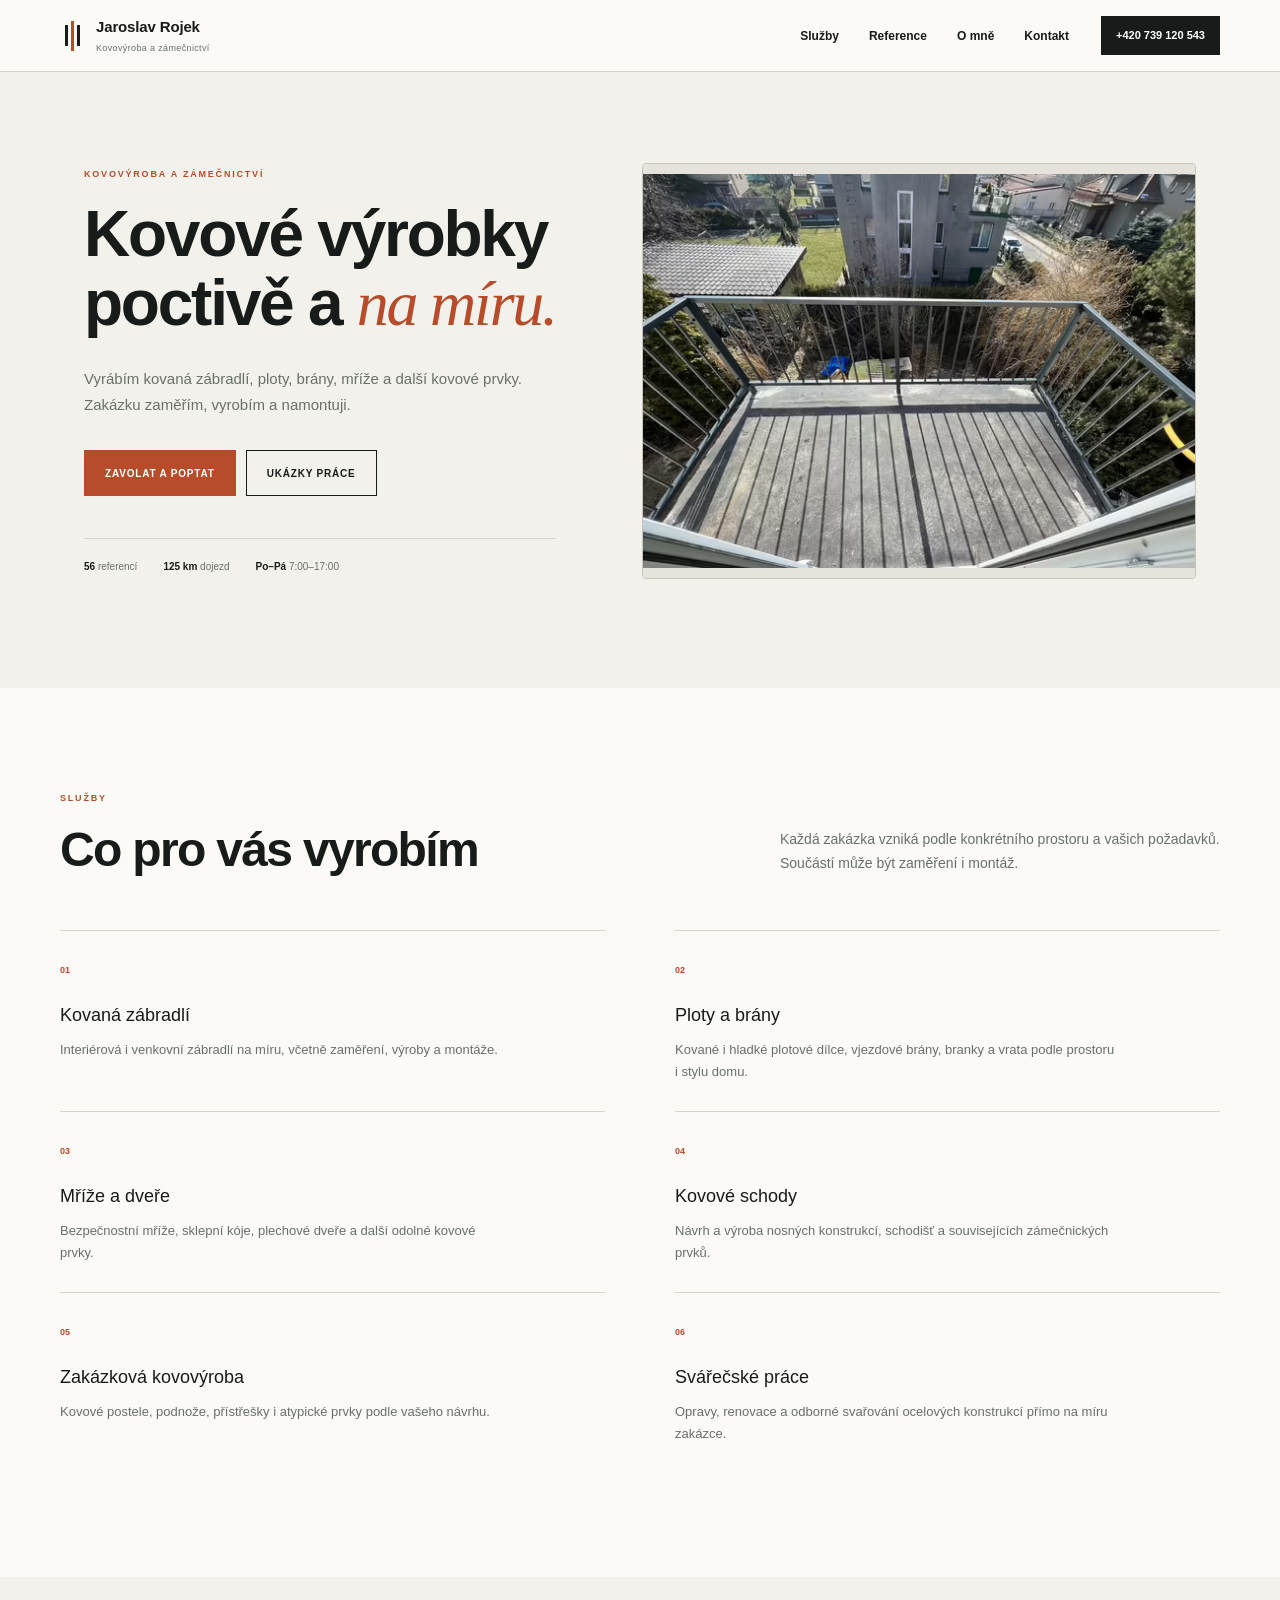
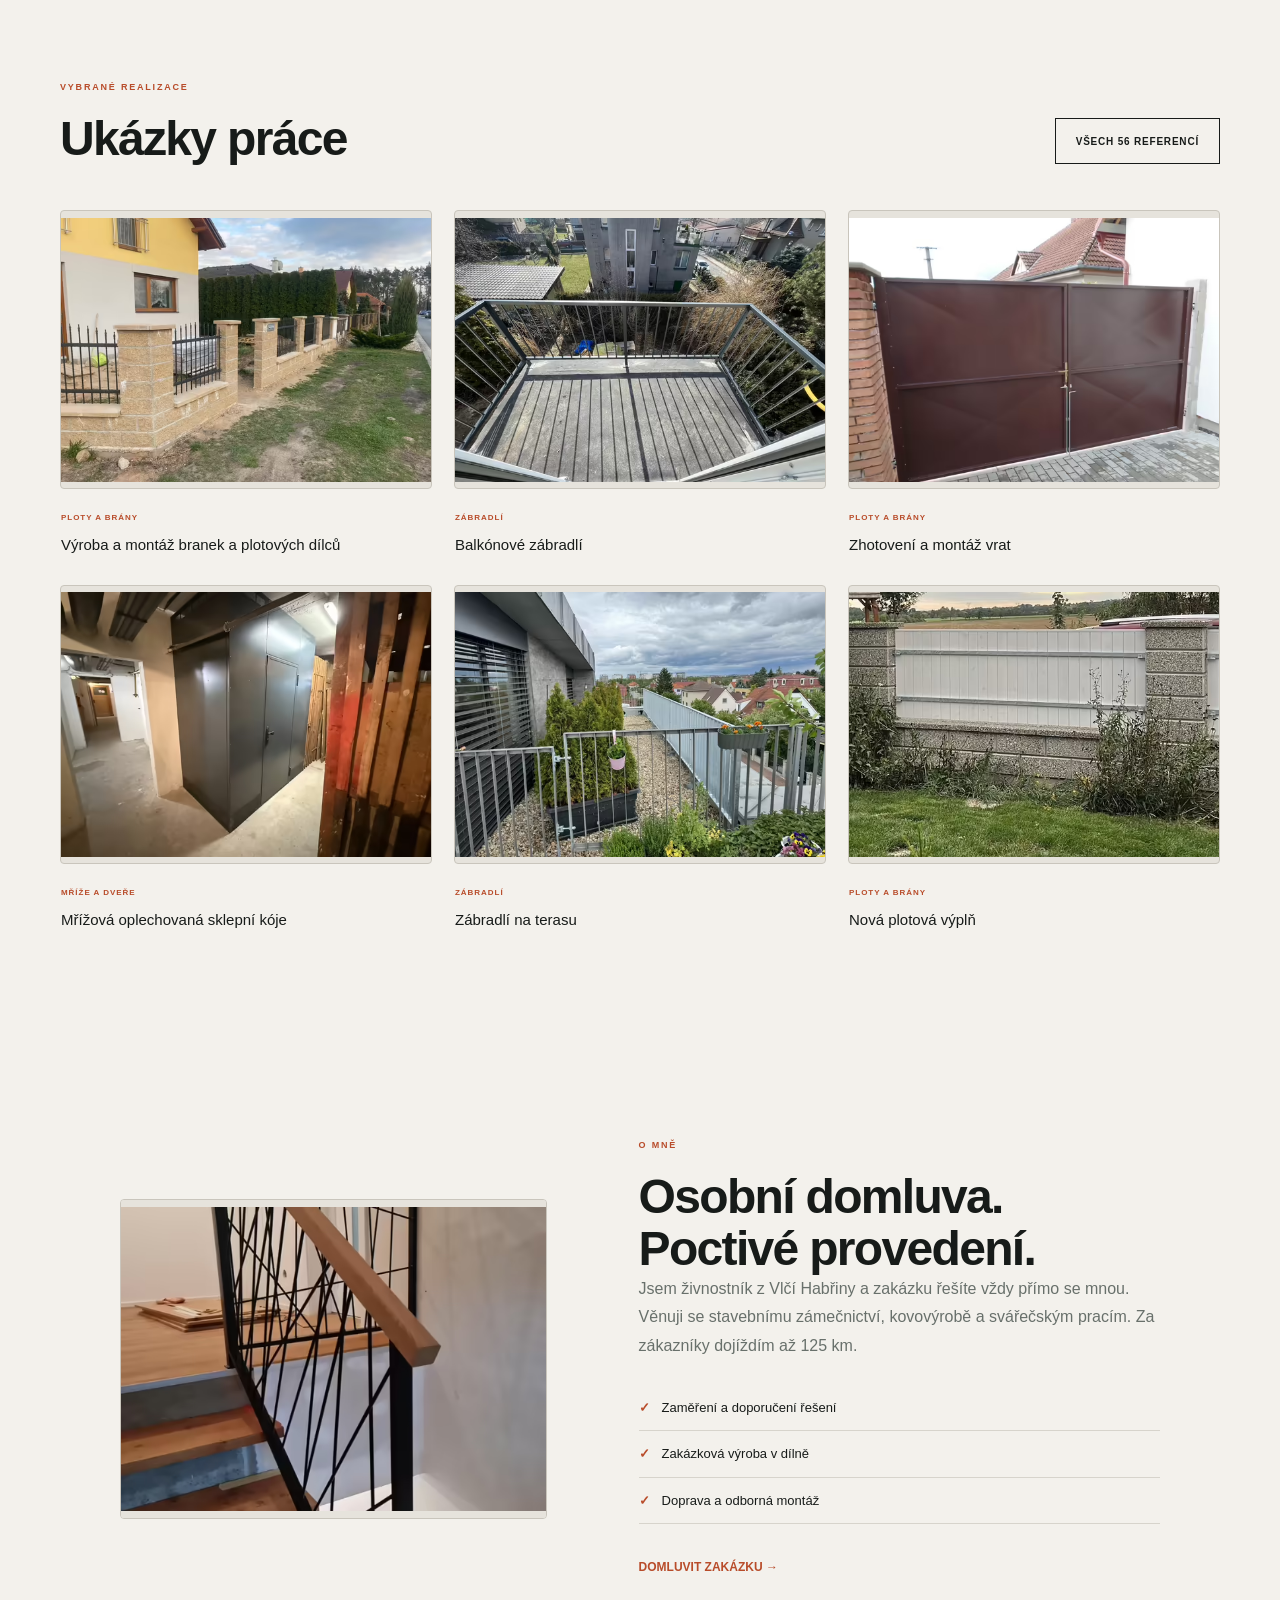
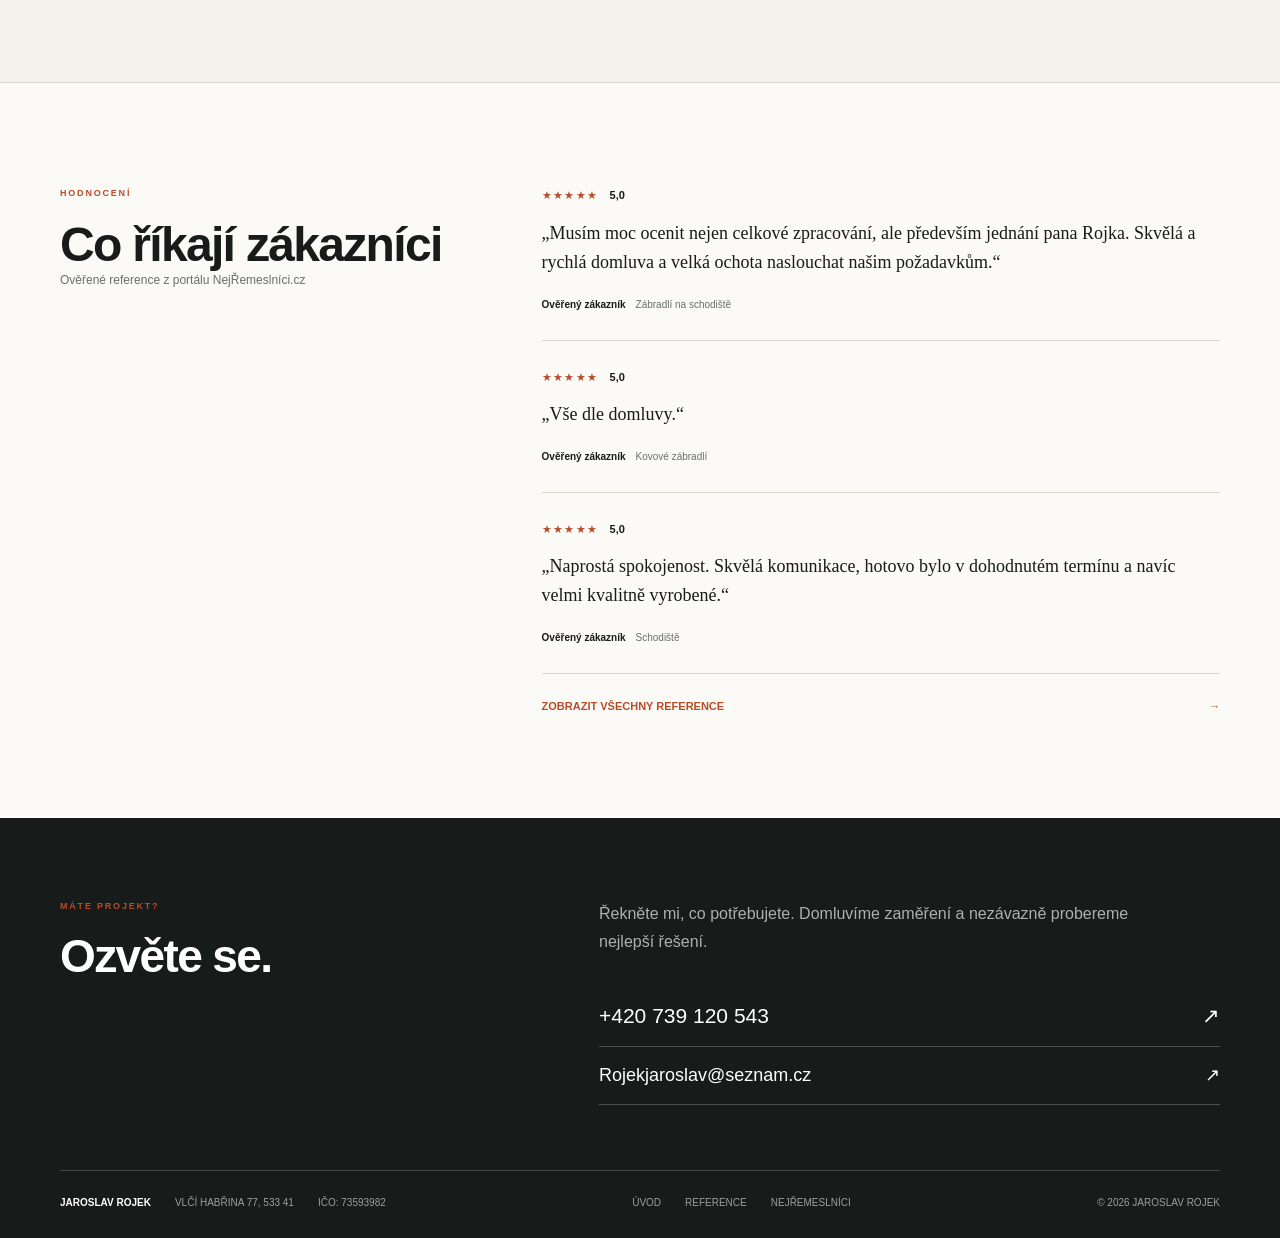
==== index.html @ 065429f9 "Publish Jaroslav Rojek website preview" ====
<!DOCTYPE html><html lang="cs"><head><meta charSet="utf-8"/><meta name="viewport" content="width=device-width, initial-scale=1"/><link rel="preload" href="/realizace/balkonove-zabradli.avif" as="image"/><link rel="preload" href="/reference-images/568648-vyroba-a-montaz-branek-a-plotovych-dilcu.avif" as="image"/><link rel="preload" href="/reference-images/715428-balkonove-zabradli.avif" as="image"/><link rel="preload" href="/reference-images/686558-zhotoveni-a-montaz-vrat.avif" as="image"/><link rel="preload" href="/reference-images/906261-mrizova-oplechovana-sklepni-koje.avif" as="image"/><link rel="preload" href="/reference-images/782161-zabradli-na-terasu.avif" as="image"/><link rel="preload" href="/reference-images/682823-nova-plotova-vypln.avif" as="image"/><link rel="preload" href="/reference-images/829763-zabradli-na-schodiste.avif" as="image"/><link rel="stylesheet" href="/_next/static/css/index.Bla5kXXj.css" data-rsc-css-href="/_next/static/css/index.Bla5kXXj.css" data-precedence="vite-rsc/importer-resources"/><link rel="modulepreload" fetchPriority="low" href="/_next/static/chunks/index-D1frhrY7.js"/><script src="/_next/static/chunks/rolldown-runtime-C60lm6uB.js" type="module" async=""></script><script src="/_next/static/chunks/framework-BgSIrAUN.js" type="module" async=""></script><link rel="modulepreload" href="/_next/static/chunks/layout-segment-context-BR52dmuB.js" crossorigin=""/><title>Jaroslav Rojek | Zakázková kovovýroba a zámečnictví</title><meta name="description" content="Kovaná zábradlí, ploty, brány, mříže, zámečnické a svářečské práce. Zakázková výroba Jaroslav Rojek, Vlčí Habřina."/><meta property="og:title" content="Jaroslav Rojek | Kovovýroba a zámečnictví"/><meta property="og:description" content="Kovové výrobky poctivě a na míru."/><meta property="og:type" content="website"/><meta property="og:locale" content="cs_CZ"/><meta name="twitter:card" content="summary"/><meta name="twitter:title" content="Jaroslav Rojek | Kovovýroba a zámečnictví"/><meta name="twitter:description" content="Kovové výrobky poctivě a na míru."/><link rel="shortcut icon" href="/favicon.svg"/><link rel="icon" href="/favicon.svg"/><script>Object.assign(((self[Symbol.for("vinext.navigationRuntime")]??={bootstrap:{routeManifest:null},functions:{}}).bootstrap.rsc??={rsc:[]}),{params:{},nav:{"pathname":"/","searchParams":[]}})</script><link rel="modulepreload" href="/_next/static/chunks/index-D1frhrY7.js" />
</head><body><header class="site-header"><a class="brand" href="/" aria-label="Jaroslav Rojek – úvodní stránka"><span class="mark" aria-hidden="true"><i></i><i></i><i></i></span><span><b>Jaroslav Rojek</b><small>Kovovýroba a zámečnictví</small></span></a><nav aria-label="Hlavní navigace"><a href="/#sluzby">Služby</a><a href="/reference">Reference</a><a href="/#o-mne">O mně</a><a href="/#kontakt">Kontakt</a></nav><a class="header-phone" href="tel:+420739120543"><span class="phone-label-desktop">+420 739 120 543</span><span class="phone-label-mobile">Zavolat</span></a></header><main><section class="hero"><div class="hero-copy"><span class="eyebrow">KOVOVÝROBA A ZÁMEČNICTVÍ</span><h1>Kovové výrobky<br/>poctivě a <em>na míru.</em></h1><p>Vyrábím kovaná zábradlí, ploty, brány, mříže a další kovové prvky. Zakázku zaměřím, vyrobím a namontuji.</p><div class="hero-actions"><a class="button primary" href="tel:+420739120543">Zavolat a poptat</a><a class="button secondary" href="/reference">Ukázky práce</a></div><div class="hero-facts"><span><b>56</b> referencí</span><span><b>125 km</b> dojezd</span><span><b>Po–Pá</b> 7:00–17:00</span></div></div><div class="hero-visual"><img src="/realizace/balkonove-zabradli.avif" alt="Zakázkově vyrobené kovové balkonové zábradlí"/></div></section><section class="section services-section" id="sluzby"><div class="section-heading"><div><span class="eyebrow">SLUŽBY</span><h2>Co pro vás vyrobím</h2></div><p>Každá zakázka vzniká podle konkrétního prostoru a vašich požadavků. Součástí může být zaměření i montáž.</p></div><div class="services-grid"><article class="service-card"><span>01</span><h3>Kovaná zábradlí</h3><p>Interiérová i venkovní zábradlí na míru, včetně zaměření, výroby a montáže.</p></article><article class="service-card"><span>02</span><h3>Ploty a brány</h3><p>Kované i hladké plotové dílce, vjezdové brány, branky a vrata podle prostoru i stylu domu.</p></article><article class="service-card"><span>03</span><h3>Mříže a dveře</h3><p>Bezpečnostní mříže, sklepní kóje, plechové dveře a další odolné kovové prvky.</p></article><article class="service-card"><span>04</span><h3>Kovové schody</h3><p>Návrh a výroba nosných konstrukcí, schodišť a souvisejících zámečnických prvků.</p></article><article class="service-card"><span>05</span><h3>Zakázková kovovýroba</h3><p>Kovové postele, podnože, přístřešky i atypické prvky podle vašeho návrhu.</p></article><article class="service-card"><span>06</span><h3>Svářečské práce</h3><p>Opravy, renovace a odborné svařování ocelových konstrukcí přímo na míru zakázce.</p></article></div></section><section class="work-section"><div class="work-heading"><div><span class="eyebrow">VYBRANÉ REALIZACE</span><h2>Ukázky práce</h2></div><a class="button secondary" href="/reference">Všech 56 referencí</a></div><div class="work-grid"><article class="work-card"><img src="/reference-images/568648-vyroba-a-montaz-branek-a-plotovych-dilcu.avif" alt="Výroba a montáž branek a plotových dílců"/><div><span>Ploty a brány</span><h3>Výroba a montáž branek a plotových dílců</h3></div></article><article class="work-card"><img src="/reference-images/715428-balkonove-zabradli.avif" alt="Balkónové zábradlí"/><div><span>Zábradlí</span><h3>Balkónové zábradlí</h3></div></article><article class="work-card"><img src="/reference-images/686558-zhotoveni-a-montaz-vrat.avif" alt="Zhotovení a montáž vrat"/><div><span>Ploty a brány</span><h3>Zhotovení a montáž vrat</h3></div></article><article class="work-card"><img src="/reference-images/906261-mrizova-oplechovana-sklepni-koje.avif" alt="Mřížová oplechovaná sklepní kóje"/><div><span>Mříže a dveře</span><h3>Mřížová oplechovaná sklepní kóje</h3></div></article><article class="work-card"><img src="/reference-images/782161-zabradli-na-terasu.avif" alt="Zábradlí na terasu"/><div><span>Zábradlí</span><h3>Zábradlí na terasu</h3></div></article><article class="work-card"><img src="/reference-images/682823-nova-plotova-vypln.avif" alt="Nová plotová výplň"/><div><span>Ploty a brány</span><h3>Nová plotová výplň</h3></div></article></div></section><section class="section about-section" id="o-mne"><div class="about-image"><img src="/reference-images/829763-zabradli-na-schodiste.avif" alt="Moderní interiérové zábradlí vyrobené na míru"/></div><div class="about-copy"><span class="eyebrow">O MNĚ</span><h2>Osobní domluva.<br/>Poctivé provedení.</h2><p>Jsem živnostník z Vlčí Habřiny a zakázku řešíte vždy přímo se mnou. Věnuji se stavebnímu zámečnictví, kovovýrobě a svářečským pracím. Za zákazníky dojíždím až 125 km.</p><ul><li>Zaměření a doporučení řešení</li><li>Zakázková výroba v dílně</li><li>Doprava a odborná montáž</li></ul><a class="text-link" href="tel:+420739120543">Domluvit zakázku →</a></div></section><section class="testimonials-section"><div class="testimonial-intro"><span class="eyebrow">HODNOCENÍ</span><h2>Co říkají zákazníci</h2><p>Ověřené reference z portálu NejŘemeslníci.cz</p></div><div class="testimonial-list"><blockquote><div class="stars">★★★★★ <span>5,0</span></div><p>„<!-- -->Musím moc ocenit nejen celkové zpracování, ale především jednání pana Rojka. Skvělá a rychlá domluva a velká ochota naslouchat našim požadavkům.<!-- -->“</p><footer><b>Ověřený zákazník</b><span>Zábradlí na schodiště</span></footer></blockquote><blockquote><div class="stars">★★★★★ <span>5,0</span></div><p>„<!-- -->Vše dle domluvy.<!-- -->“</p><footer><b>Ověřený zákazník</b><span>Kovové zábradlí</span></footer></blockquote><blockquote><div class="stars">★★★★★ <span>5,0</span></div><p>„<!-- -->Naprostá spokojenost. Skvělá komunikace, hotovo bylo v dohodnutém termínu a navíc velmi kvalitně vyrobené.<!-- -->“</p><footer><b>Ověřený zákazník</b><span>Schodiště</span></footer></blockquote><a class="all-reviews" href="/reference">Zobrazit všechny reference <span>→</span></a></div></section></main><footer class="footer" id="kontakt"><div class="footer-main"><div class="footer-title"><span class="eyebrow light">MÁTE PROJEKT?</span><h2>Ozvěte se.</h2></div><div class="footer-contact"><p>Řekněte mi, co potřebujete. Domluvíme zaměření a nezávazně probereme nejlepší řešení.</p><a class="big-contact" href="tel:+420739120543">+420 739 120 543 <span>↗</span></a><a class="big-contact mail" href="mailto:Rojekjaroslav@seznam.cz">Rojekjaroslav@seznam.cz <span>↗</span></a></div></div><div class="footer-bottom"><div><b>Jaroslav Rojek</b><span>Vlčí Habřina 77, 533 41</span><span>IČO: 73593982</span></div><div class="footer-links"><a href="/">Úvod</a><a href="/reference">Reference</a><a href="https://www.nejremeslnici.cz/profil/87059-jaroslav-rojek" target="_blank" rel="noreferrer">NejŘemeslníci</a></div><span>© <!-- -->2026<!-- --> Jaroslav Rojek</span></div></footer><script type="module" src="/_next/static/chunks/index-D1frhrY7.js" id="_R_" async=""></script><script>((self[Symbol.for("vinext.navigationRuntime")]??={bootstrap:{routeManifest:null},functions:{}}).bootstrap.rsc??={rsc:[]}).rsc.push("2:I[\"8c0f216c4604\",[],\"Children\",1]\n")</script><script>((self[Symbol.for("vinext.navigationRuntime")]??={bootstrap:{routeManifest:null},functions:{}}).bootstrap.rsc??={rsc:[]}).rsc.push("3:I[\"593f344dc510\",[],\"GlobalErrorBoundary\",1]\n")</script><script>((self[Symbol.for("vinext.navigationRuntime")]??={bootstrap:{routeManifest:null},functions:{}}).bootstrap.rsc??={rsc:[]}).rsc.push("4:I[\"0b874ad30386\",[],\"default\",1]\n")</script><script>((self[Symbol.for("vinext.navigationRuntime")]??={bootstrap:{routeManifest:null},functions:{}}).bootstrap.rsc??={rsc:[]}).rsc.push("5:I[\"593f344dc510\",[],\"ErrorBoundary\",1]\n")</script><script>((self[Symbol.for("vinext.navigationRuntime")]??={bootstrap:{routeManifest:null},functions:{}}).bootstrap.rsc??={rsc:[]}).rsc.push("6:I[\"15c18cfaeeff\",[],\"LayoutSegmentProvider\",1]\n")</script><script>((self[Symbol.for("vinext.navigationRuntime")]??={bootstrap:{routeManifest:null},functions:{}}).bootstrap.rsc??={rsc:[]}).rsc.push("7:I[\"8c0f216c4604\",[],\"Slot\",1]\n")</script><script>((self[Symbol.for("vinext.navigationRuntime")]??={bootstrap:{routeManifest:null},functions:{}}).bootstrap.rsc??={rsc:[]}).rsc.push("8:I[\"9276801271d6\",[],\"AppRouterScrollTarget\",1]\n")</script><script>((self[Symbol.for("vinext.navigationRuntime")]??={bootstrap:{routeManifest:null},functions:{}}).bootstrap.rsc??={rsc:[]}).rsc.push("9:I[\"593f344dc510\",[],\"RedirectBoundary\",1]\n")</script><script>((self[Symbol.for("vinext.navigationRuntime")]??={bootstrap:{routeManifest:null},functions:{}}).bootstrap.rsc??={rsc:[]}).rsc.push(":HL[\"/_next/static/css/index.Bla5kXXj.css\",\"style\"     ]\n")</script><script>((self[Symbol.for("vinext.navigationRuntime")]??={bootstrap:{routeManifest:null},functions:{}}).bootstrap.rsc??={rsc:[]}).rsc.push("0:{\"__route\":\"route:/\",\"__interceptionContext\":null,\"__layoutIds\":[\"layout:/\"],\"__rootLayout\":\"/\",\"__sourcePage\":\"/page\",\"page:/\":\"$L1\",\"layout:/\":[[[[\"$\",\"link\",\"css:/_next/static/css/index.Bla5kXXj.css\",{\"rel\":\"stylesheet\",\"precedence\":\"vite-rsc/importer-resources\",\"href\":\"/_next/static/css/index.Bla5kXXj.css\",\"data-rsc-css-href\":\"/_next/static/css/index.Bla5kXXj.css\"}],\"$undefined\"],[\"$\",\"html\",null,{\"lang\":\"cs\",\"children\":[\"$\",\"body\",null,{\"children\":[\"$\",\"$L2\",null,{}]}]}]],null],\"route:/\":[[[\"$\",\"meta\",null,{\"charSet\":\"utf-8\"}],[[\"$\",\"title\",\"0\",{\"children\":\"Jaroslav Rojek | Zakázková kovovýroba a zámečnictví\"}],[\"$\",\"meta\",\"1\",{\"name\":\"description\",\"content\":\"Kovaná zábradlí, ploty, brány, mříže, zámečnické a svářečské práce. Zakázková výroba Jaroslav Rojek, Vlčí Habřina.\"}],[\"$\",\"meta\",\"2\",{\"property\":\"og:title\",\"content\":\"Jaroslav Rojek | Kovovýroba a zámečnictví\"}],[\"$\",\"meta\",\"3\",{\"property\":\"og:description\",\"content\":\"Kovové výrobky poctivě a na míru.\"}],[\"$\",\"meta\",\"4\",{\"property\":\"og:type\",\"content\":\"website\"}],[\"$\",\"meta\",\"5\",{\"property\":\"og:locale\",\"content\":\"cs_CZ\"}],[\"$\",\"meta\",\"6\",{\"name\":\"twitter:card\",\"content\":\"summary\"}],[\"$\",\"meta\",\"7\",{\"name\":\"twitter:title\",\"content\":\"Jaroslav Rojek | Kovovýroba a zámečnictví\"}],[\"$\",\"meta\",\"8\",{\"name\":\"twitter:description\",\"content\":\"Kovové výrobky poctivě a na míru.\"}],[\"$\",\"link\",\"9\",{\"rel\":\"shortcut icon\",\"href\":\"/favicon.svg\"}],[\"$\",\"link\",\"10\",{\"rel\":\"icon\",\"href\":\"/favicon.svg\"}]],[[\"$\",\"meta\",\"0\",{\"name\":\"viewport\",\"content\":\"width=device-width, initial-scale=1\"}]]],[\"$\",\"$L3\",null,{\"fallback\":\"$4\",\"children\":[\"$\",\"$L5\",null,{\"fallback\":\"$4\",\"children\":[\"$\",\"$L6\",null,{\"providerId\":\"layout:/\",\"segmentMap\":{\"children\":[]},\"children\":[\"$\",\"$L7\",null,{\"id\":\"layout:/\",\"parallelSlots\":\"$undefined\",\"children\":[\"$\",\"$L8\",null,{\"children\":[\"$\",\"$L9\",null,{\"children\":[[\"$\",\"$L6\",null,{\"providerId\":\"page:/\",\"segmentMap\":{\"children\":[\"__PAGE__\"]},\"children\":[\"$\",\"$L7\",null,{\"id\":\"page:/\"}]}],null]}]}]}]}]}]}],null,null],\"__layoutFlags\":{\"layout:/\":\"s\"},\"__artifactCompatibility\":{\"schemaVersion\":1,\"graphVersion\":\"app-route-graph:1177fd80f83fa7b0\",\"deploymentVersion\":\"aa1248ac-b699-44e0-9c57-9389e3dcd22d\",\"appElementsSchemaVersion\":1,\"rscPayloadSchemaVersion\":1,\"rootBoundaryId\":\"/\",\"renderEpoch\":null},\"__renderObservation\":{\"schemaVersion\":1,\"output\":{\"kind\":\"app-rsc\",\"mountedSlotsFingerprint\":null,\"renderEpoch\":null,\"rootBoundaryId\":\"/\",\"routeId\":\"route:/\"},\"completeness\":\"partial\",\"boundaryOutcome\":{\"kind\":\"unknown\"},\"requestApis\":[{\"kind\":\"connection\",\"status\":\"unknown\"},{\"kind\":\"cookies\",\"status\":\"unknown\"},{\"kind\":\"draftMode\",\"status\":\"unknown\"},{\"kind\":\"headers\",\"status\":\"unknown\"},{\"kind\":\"params\",\"status\":\"unknown\"},{\"kind\":\"searchParams\",\"status\":\"unknown\"}],\"dynamicFetches\":[],\"cacheTags\":[\"/\",\"_N_T_/\",\"_N_T_/index\",\"_N_T_/layout\",\"_N_T_/page\"],\"pathTags\":[\"/\"],\"cacheability\":\"unknown\",\"downgrade\":{\"target\":\"freshRender\",\"reasons\":[{\"code\":\"CP_DOWNGRADE_CACHEABILITY_UNKNOWN\",\"target\":\"freshRender\"},{\"code\":\"CP_DOWNGRADE_INCOMPLETE_OBSERVATION\",\"completeness\":\"partial\",\"target\":\"freshRender\"},{\"code\":\"CP_DOWNGRADE_UNKNOWN_REQUEST_API\",\"requestApi\":\"connection\",\"target\":\"freshRender\"},{\"code\":\"CP_DOWNGRADE_UNKNOWN_REQUEST_API\",\"requestApi\":\"cookies\",\"target\":\"freshRender\"},{\"code\":\"CP_DOWNGRADE_UNKNOWN_REQUEST_API\",\"requestApi\":\"draftMode\",\"target\":\"freshRender\"},{\"code\":\"CP_DOWNGRADE_UNKNOWN_REQUEST_API\",\"requestApi\":\"headers\",\"target\":\"freshRender\"},{\"code\":\"CP_DOWNGRADE_UNKNOWN_REQUEST_API\",\"requestApi\":\"params\",\"target\":\"freshRender\"},{\"code\":\"CP_DOWNGRADE_UNKNOWN_REQUEST_API\",\"requestApi\":\"searchParams\",\"target\":\"freshRender\"}],\"fallback\":{\"kind\":\"breakerFallback\",\"code\":\"CP_PRIVATE_DYNAMIC_DOWNGRADE\",\"mode\":\"renderFresh\",\"scope\":\"affectedOutput\",\"fields\":{\"reasonCodes\":[\"CP_DOWNGRADE_CACHEABILITY_UNKNOWN\",\"CP_DOWNGRADE_INCOMPLETE_OBSERVATION\",\"CP_DOWNGRADE_UNKNOWN_REQUEST_API\",\"CP_DOWNGRADE_UNKNOWN_REQUEST_API\",\"CP_DOWNGRADE_UNKNOWN_REQUEST_API\",\"CP_DOWNGRADE_UNKNOWN_REQUEST_API\",\"CP_DOWNGRADE_UNKNOWN_REQUEST_API\",\"CP_DOWNGRADE_UNKNOWN_REQUEST_API\"],\"target\":\"freshRender\"}},\"isPublicCacheCandidate\":false}}}\n")</script><script>((self[Symbol.for("vinext.navigationRuntime")]??={bootstrap:{routeManifest:null},functions:{}}).bootstrap.rsc??={rsc:[]}).rsc.push(":HL[\"/realizace/balkonove-zabradli.avif\",\"image\"]\n")</script><script>((self[Symbol.for("vinext.navigationRuntime")]??={bootstrap:{routeManifest:null},functions:{}}).bootstrap.rsc??={rsc:[]}).rsc.push("1:[[\"$\",\"header\",null,{\"className\":\"site-header\",\"children\":[[\"$\",\"a\",null,{\"className\":\"brand\",\"href\":\"/\",\"aria-label\":\"Jaroslav Rojek – úvodní stránka\",\"children\":[[\"$\",\"span\",null,{\"className\":\"mark\",\"aria-hidden\":\"true\",\"children\":[[\"$\",\"i\",null,{}],[\"$\",\"i\",null,{}],[\"$\",\"i\",null,{}]]}],[\"$\",\"span\",null,{\"children\":[[\"$\",\"b\",null,{\"children\":\"Jaroslav Rojek\"}],[\"$\",\"small\",null,{\"children\":\"Kovovýroba a zámečnictví\"}]]}]]}],[\"$\",\"nav\",null,{\"aria-label\":\"Hlavní navigace\",\"children\":[[\"$\",\"a\",null,{\"href\":\"/#sluzby\",\"children\":\"Služby\"}],[\"$\",\"a\",null,{\"href\":\"/reference\",\"children\":\"Reference\"}],[\"$\",\"a\",null,{\"href\":\"/#o-mne\",\"children\":\"O mně\"}],[\"$\",\"a\",null,{\"href\":\"/#kontakt\",\"children\":\"Kontakt\"}]]}],[\"$\",\"a\",null,{\"className\":\"header-phone\",\"href\":\"tel:+420739120543\",\"children\":[[\"$\",\"span\",null,{\"className\":\"phone-label-desktop\",\"children\":\"+420 739 120 543\"}],[\"$\",\"span\",null,{\"className\":\"phone-label-mobile\",\"children\":\"Zavolat\"}]]}]]}],[\"$\",\"main\",null,{\"children\":[[\"$\",\"section\",null,{\"className\":\"hero\",\"children\":[[\"$\",\"div\",null,{\"className\":\"hero-copy\",\"children\":[[\"$\",\"span\",null,{\"className\":\"eyebrow\",\"children\":\"KOVOVÝROBA A ZÁMEČNICTVÍ\"}],[\"$\",\"h1\",null,{\"children\":[\"Kovové výrobky\",[\"$\",\"br\",null,{}],\"poctivě a \",[\"$\",\"em\",null,{\"children\":\"na míru.\"}]]}],[\"$\",\"p\",null,{\"children\":\"Vyrábím kovaná zábradlí, ploty, brány, mříže a další kovové prvky. Zakázku zaměřím, vyrobím a namontuji.\"}],[\"$\",\"div\",null,{\"className\":\"hero-actions\",\"children\":[[\"$\",\"a\",null,{\"className\":\"button primary\",\"href\":\"tel:+420739120543\",\"children\":\"Zavolat a poptat\"}],[\"$\",\"a\",null,{\"className\":\"button secondary\",\"href\":\"/reference\",\"children\":\"Ukázky práce\"}]]}],[\"$\",\"div\",null,{\"className\":\"hero-facts\",\"children\":[[\"$\",\"span\",null,{\"children\":[[\"$\",\"b\",null,{\"children\":\"56\"}],\" referencí\"]}],[\"$\",\"span\",null,{\"children\":[[\"$\",\"b\",null,{\"children\":\"125 km\"}],\" dojezd\"]}],[\"$\",\"span\",null,{\"children\":[[\"$\",\"b\",null,{\"children\":\"Po–Pá\"}],\" 7:00–17:00\"]}]]}]]}],[\"$\",\"div\",null,{\"className\":\"hero-visual\",\"children\":[\"$\",\"img\",null,{\"src\":\"/realizace/balkonove-zabradli.avif\",\"alt\":\"Zakázkově vyrobené kovové balkonové zábradlí\"}]}]]}],[\"$\",\"section\",null,{\"className\":\"section services-section\",\"id\":\"sluzby\",\"children\":[[\"$\",\"div\",null,{\"className\":\"section-heading\",\"children\":[[\"$\",\"div\",null,{\"children\":[[\"$\",\"span\",null,{\"className\":\"eyebrow\",\"children\":\"SLUŽBY\"}],[\"$\",\"h2\",null,{\"children\":\"Co pro vás vyrobím\"}]]}],[\"$\",\"p\",null,{\"children\":\"Každá zakázka vzniká podle konkrétního prostoru a vašich požadavků. Součástí může být zaměření i montáž.\"}]]}],[\"$\",\"div\",null,{\"className\":\"services-grid\",\"children\":[[\"$\",\"article\",\"01\",{\"className\":\"service-card\",\"children\":[[\"$\",\"span\",null,{\"children\":\"01\"}],[\"$\",\"h3\",null,{\"children\":\"Kovaná zábradlí\"}],[\"$\",\"p\",null,{\"children\":\"Interiérová i venkovní zábradlí na míru, včetně zaměření, výroby a montáže.\"}]]}],[\"$\",\"article\",\"02\",{\"className\":\"service-card\",\"children\":[[\"$\",\"span\",null,{\"children\":\"02\"}],[\"$\",\"h3\",null,{\"children\":\"Ploty a brány\"}],[\"$\",\"p\",null,{\"children\":\"Kované i hladké plotové dílce, vjezdové brány, branky a vrata podle prostoru i stylu domu.\"}]]}],[\"$\",\"article\",\"03\",{\"className\":\"service-card\",\"children\":[[\"$\",\"span\",null,{\"children\":\"03\"}],[\"$\",\"h3\",null,{\"children\":\"Mříže a dveře\"}],[\"$\",\"p\",null,{\"children\":\"Bezpečnostní mříže, sklepní kóje, plechové dveře a další odolné kovové prvky.\"}]]}],[\"$\",\"article\",\"04\",{\"className\":\"service-card\",\"children\":[[\"$\",\"span\",null,{\"children\":\"04\"}],[\"$\",\"h3\",null,{\"children\":\"Kovové schody\"}],[\"$\",\"p\",null,{\"children\":\"Návrh a výroba nosných konstrukcí, schodišť a souvisejících zámečnických prvků.\"}]]}],[\"$\",\"article\",\"05\",{\"className\":\"service-card\",\"children\":[[\"$\",\"span\",null,{\"children\":\"05\"}],[\"$\",\"h3\",null,{\"children\":\"Zakázková kovovýroba\"}],[\"$\",\"p\",null,{\"children\":\"Kovové postele, podnože, přístřešky i atypické prvky podle vašeho návrhu.\"}]]}],[\"$\",\"article\",\"06\",{\"className\":\"service-card\",\"children\":[[\"$\",\"span\",null,{\"children\":\"06\"}],[\"$\",\"h3\",null,{\"children\":\"Svářečské práce\"}],[\"$\",\"p\",null,{\"children\":\"Opravy, renovace a odborné svařování ocelových konstrukcí přímo na míru zakázce.\"}]]}]]}]]}],[\"$\",\"section\",null,{\"className\":\"work-section\",\"children\":[[\"$\",\"div\",null,{\"className\":\"work-heading\",\"children\":[[\"$\",\"div\",null,{\"children\":[[\"$\",\"span\",null,{\"className\":\"eyebrow\",\"children\":\"VYBRANÉ REALIZACE\"}],[\"$\",\"h2\",null,{\"children\":\"Ukázky práce\"}]]}],[\"$\",\"a\",null,{\"className\":\"button secondary\",\"href\":\"/reference\",\"children\":\"Všech 56 referencí\"}]]}],[\"$\",\"div\",null,{\"className\":\"work-grid\",\"children\":[[\"$\",\"article\",\"568648-vyroba-a-montaz-branek-a-plotovych-dilcu\",{\"className\":\"work-card\",\"children\":[\"$La\",\"$Lb\"]}],\"$Lc\",\"$Ld\",\"$Le\",\"$Lf\",\"$L10\"]}]]}],\"$L11\",\"$L12\"]}],\"$L13\"]\n")</script><script>((self[Symbol.for("vinext.navigationRuntime")]??={bootstrap:{routeManifest:null},functions:{}}).bootstrap.rsc??={rsc:[]}).rsc.push(":HL[\"/reference-images/568648-vyroba-a-montaz-branek-a-plotovych-dilcu.avif\",\"image\"]\n")</script><script>((self[Symbol.for("vinext.navigationRuntime")]??={bootstrap:{routeManifest:null},functions:{}}).bootstrap.rsc??={rsc:[]}).rsc.push(":HL[\"/reference-images/715428-balkonove-zabradli.avif\",\"image\"]\n")</script><script>((self[Symbol.for("vinext.navigationRuntime")]??={bootstrap:{routeManifest:null},functions:{}}).bootstrap.rsc??={rsc:[]}).rsc.push(":HL[\"/reference-images/686558-zhotoveni-a-montaz-vrat.avif\",\"image\"]\n")</script><script>((self[Symbol.for("vinext.navigationRuntime")]??={bootstrap:{routeManifest:null},functions:{}}).bootstrap.rsc??={rsc:[]}).rsc.push(":HL[\"/reference-images/906261-mrizova-oplechovana-sklepni-koje.avif\",\"image\"]\n")</script><script>((self[Symbol.for("vinext.navigationRuntime")]??={bootstrap:{routeManifest:null},functions:{}}).bootstrap.rsc??={rsc:[]}).rsc.push(":HL[\"/reference-images/782161-zabradli-na-terasu.avif\",\"image\"]\n")</script><script>((self[Symbol.for("vinext.navigationRuntime")]??={bootstrap:{routeManifest:null},functions:{}}).bootstrap.rsc??={rsc:[]}).rsc.push(":HL[\"/reference-images/682823-nova-plotova-vypln.avif\",\"image\"]\n")</script><script>((self[Symbol.for("vinext.navigationRuntime")]??={bootstrap:{routeManifest:null},functions:{}}).bootstrap.rsc??={rsc:[]}).rsc.push(":HL[\"/reference-images/829763-zabradli-na-schodiste.avif\",\"image\"]\n")</script><script>((self[Symbol.for("vinext.navigationRuntime")]??={bootstrap:{routeManifest:null},functions:{}}).bootstrap.rsc??={rsc:[]}).rsc.push("a:[\"$\",\"img\",null,{\"src\":\"/reference-images/568648-vyroba-a-montaz-branek-a-plotovych-dilcu.avif\",\"alt\":\"Výroba a montáž branek a plotových dílců\"}]\n")</script><script>((self[Symbol.for("vinext.navigationRuntime")]??={bootstrap:{routeManifest:null},functions:{}}).bootstrap.rsc??={rsc:[]}).rsc.push("b:[\"$\",\"div\",null,{\"children\":[[\"$\",\"span\",null,{\"children\":\"Ploty a brány\"}],[\"$\",\"h3\",null,{\"children\":\"Výroba a montáž branek a plotových dílců\"}]]}]\n")</script><script>((self[Symbol.for("vinext.navigationRuntime")]??={bootstrap:{routeManifest:null},functions:{}}).bootstrap.rsc??={rsc:[]}).rsc.push("c:[\"$\",\"article\",\"715428-balkonove-zabradli\",{\"className\":\"work-card\",\"children\":[[\"$\",\"img\",null,{\"src\":\"/reference-images/715428-balkonove-zabradli.avif\",\"alt\":\"Balkónové zábradlí\"}],[\"$\",\"div\",null,{\"children\":[[\"$\",\"span\",null,{\"children\":\"Zábradlí\"}],[\"$\",\"h3\",null,{\"children\":\"Balkónové zábradlí\"}]]}]]}]\n")</script><script>((self[Symbol.for("vinext.navigationRuntime")]??={bootstrap:{routeManifest:null},functions:{}}).bootstrap.rsc??={rsc:[]}).rsc.push("d:[\"$\",\"article\",\"686558-zhotoveni-a-montaz-vrat\",{\"className\":\"work-card\",\"children\":[[\"$\",\"img\",null,{\"src\":\"/reference-images/686558-zhotoveni-a-montaz-vrat.avif\",\"alt\":\"Zhotovení a montáž vrat\"}],[\"$\",\"div\",null,{\"children\":[[\"$\",\"span\",null,{\"children\":\"Ploty a brány\"}],[\"$\",\"h3\",null,{\"children\":\"Zhotovení a montáž vrat\"}]]}]]}]\n")</script><script>((self[Symbol.for("vinext.navigationRuntime")]??={bootstrap:{routeManifest:null},functions:{}}).bootstrap.rsc??={rsc:[]}).rsc.push("e:[\"$\",\"article\",\"906261-mrizova-oplechovana-sklepni-koje\",{\"className\":\"work-card\",\"children\":[[\"$\",\"img\",null,{\"src\":\"/reference-images/906261-mrizova-oplechovana-sklepni-koje.avif\",\"alt\":\"Mřížová oplechovaná sklepní kóje\"}],[\"$\",\"div\",null,{\"children\":[[\"$\",\"span\",null,{\"children\":\"Mříže a dveře\"}],[\"$\",\"h3\",null,{\"children\":\"Mřížová oplechovaná sklepní kóje\"}]]}]]}]\n")</script><script>((self[Symbol.for("vinext.navigationRuntime")]??={bootstrap:{routeManifest:null},functions:{}}).bootstrap.rsc??={rsc:[]}).rsc.push("f:[\"$\",\"article\",\"782161-zabradli-na-terasu\",{\"className\":\"work-card\",\"children\":[[\"$\",\"img\",null,{\"src\":\"/reference-images/782161-zabradli-na-terasu.avif\",\"alt\":\"Zábradlí na terasu\"}],[\"$\",\"div\",null,{\"children\":[[\"$\",\"span\",null,{\"children\":\"Zábradlí\"}],[\"$\",\"h3\",null,{\"children\":\"Zábradlí na terasu\"}]]}]]}]\n")</script><script>((self[Symbol.for("vinext.navigationRuntime")]??={bootstrap:{routeManifest:null},functions:{}}).bootstrap.rsc??={rsc:[]}).rsc.push("10:[\"$\",\"article\",\"682823-nova-plotova-vypln\",{\"className\":\"work-card\",\"children\":[[\"$\",\"img\",null,{\"src\":\"/reference-images/682823-nova-plotova-vypln.avif\",\"alt\":\"Nová plotová výplň\"}],[\"$\",\"div\",null,{\"children\":[[\"$\",\"span\",null,{\"children\":\"Ploty a brány\"}],[\"$\",\"h3\",null,{\"children\":\"Nová plotová výplň\"}]]}]]}]\n")</script><script>((self[Symbol.for("vinext.navigationRuntime")]??={bootstrap:{routeManifest:null},functions:{}}).bootstrap.rsc??={rsc:[]}).rsc.push("11:[\"$\",\"section\",null,{\"className\":\"section about-section\",\"id\":\"o-mne\",\"children\":[[\"$\",\"div\",null,{\"className\":\"about-image\",\"children\":[\"$\",\"img\",null,{\"src\":\"/reference-images/829763-zabradli-na-schodiste.avif\",\"alt\":\"Moderní interiérové zábradlí vyrobené na míru\"}]}],[\"$\",\"div\",null,{\"className\":\"about-copy\",\"children\":[[\"$\",\"span\",null,{\"className\":\"eyebrow\",\"children\":\"O MNĚ\"}],[\"$\",\"h2\",null,{\"children\":[\"Osobní domluva.\",[\"$\",\"br\",null,{}],\"Poctivé provedení.\"]}],[\"$\",\"p\",null,{\"children\":\"Jsem živnostník z Vlčí Habřiny a zakázku řešíte vždy přímo se mnou. Věnuji se stavebnímu zámečnictví, kovovýrobě a svářečským pracím. Za zákazníky dojíždím až 125 km.\"}],[\"$\",\"ul\",null,{\"children\":[[\"$\",\"li\",null,{\"children\":\"Zaměření a doporučení řešení\"}],[\"$\",\"li\",null,{\"children\":\"Zakázková výroba v dílně\"}],[\"$\",\"li\",null,{\"children\":\"Doprava a odborná montáž\"}]]}],[\"$\",\"a\",null,{\"className\":\"text-link\",\"href\":\"tel:+420739120543\",\"children\":\"Domluvit zakázku →\"}]]}]]}]\n")</script><script>((self[Symbol.for("vinext.navigationRuntime")]??={bootstrap:{routeManifest:null},functions:{}}).bootstrap.rsc??={rsc:[]}).rsc.push("12:[\"$\",\"section\",null,{\"className\":\"testimonials-section\",\"children\":[[\"$\",\"div\",null,{\"className\":\"testimonial-intro\",\"children\":[[\"$\",\"span\",null,{\"className\":\"eyebrow\",\"children\":\"HODNOCENÍ\"}],[\"$\",\"h2\",null,{\"children\":\"Co říkají zákazníci\"}],[\"$\",\"p\",null,{\"children\":\"Ověřené reference z portálu NejŘemeslníci.cz\"}]]}],[\"$\",\"div\",null,{\"className\":\"testimonial-list\",\"children\":[[[\"$\",\"blockquote\",\"995156-zabradli-na-schodiste\",{\"children\":[[\"$\",\"div\",null,{\"className\":\"stars\",\"children\":[\"★★★★★ \",[\"$\",\"span\",null,{\"children\":\"5,0\"}]]}],[\"$\",\"p\",null,{\"children\":[\"„\",\"Musím moc ocenit nejen celkové zpracování, ale především jednání pana Rojka. Skvělá a rychlá domluva a velká ochota naslouchat našim požadavkům.\",\"“\"]}],[\"$\",\"footer\",null,{\"children\":[[\"$\",\"b\",null,{\"children\":\"Ověřený zákazník\"}],[\"$\",\"span\",null,{\"children\":\"Zábradlí na schodiště\"}]]}]]}],[\"$\",\"blockquote\",\"1020225-kov-zabradli\",{\"children\":[[\"$\",\"div\",null,{\"className\":\"stars\",\"children\":[\"★★★★★ \",[\"$\",\"span\",null,{\"children\":\"5,0\"}]]}],[\"$\",\"p\",null,{\"children\":[\"„\",\"Vše dle domluvy.\",\"“\"]}],[\"$\",\"footer\",null,{\"children\":[[\"$\",\"b\",null,{\"children\":\"Ověřený zákazník\"}],[\"$\",\"span\",null,{\"children\":\"Kovové zábradlí\"}]]}]]}],[\"$\",\"blockquote\",\"934542-schodiste\",{\"children\":[[\"$\",\"div\",null,{\"className\":\"stars\",\"children\":[\"★★★★★ \",[\"$\",\"span\",null,{\"children\":\"5,0\"}]]}],[\"$\",\"p\",null,{\"children\":[\"„\",\"Naprostá spokojenost. Skvělá komunikace, hotovo bylo v dohodnutém termínu a navíc velmi kvalitně vyrobené.\",\"“\"]}],[\"$\",\"footer\",null,{\"children\":[[\"$\",\"b\",null,{\"children\":\"Ověřený zákazník\"}],[\"$\",\"span\",null,{\"children\":\"Schodiště\"}]]}]]}]],[\"$\",\"a\",null,{\"className\":\"all-reviews\",\"href\":\"/reference\",\"children\":[\"Zobrazit všechny reference \",[\"$\",\"span\",null,{\"children\":\"→\"}]]}]]}]]}]\n")</script><script>((self[Symbol.for("vinext.navigationRuntime")]??={bootstrap:{routeManifest:null},functions:{}}).bootstrap.rsc??={rsc:[]}).rsc.push("13:[\"$\",\"footer\",null,{\"className\":\"footer\",\"id\":\"kontakt\",\"children\":[[\"$\",\"div\",null,{\"className\":\"footer-main\",\"children\":[[\"$\",\"div\",null,{\"className\":\"footer-title\",\"children\":[[\"$\",\"span\",null,{\"className\":\"eyebrow light\",\"children\":\"MÁTE PROJEKT?\"}],[\"$\",\"h2\",null,{\"children\":\"Ozvěte se.\"}]]}],[\"$\",\"div\",null,{\"className\":\"footer-contact\",\"children\":[[\"$\",\"p\",null,{\"children\":\"Řekněte mi, co potřebujete. Domluvíme zaměření a nezávazně probereme nejlepší řešení.\"}],[\"$\",\"a\",null,{\"className\":\"big-contact\",\"href\":\"tel:+420739120543\",\"children\":[\"+420 739 120 543 \",[\"$\",\"span\",null,{\"children\":\"↗\"}]]}],[\"$\",\"a\",null,{\"className\":\"big-contact mail\",\"href\":\"mailto:Rojekjaroslav@seznam.cz\",\"children\":[\"Rojekjaroslav@seznam.cz \",[\"$\",\"span\",null,{\"children\":\"↗\"}]]}]]}]]}],[\"$\",\"div\",null,{\"className\":\"footer-bottom\",\"children\":[[\"$\",\"div\",null,{\"children\":[[\"$\",\"b\",null,{\"children\":\"Jaroslav Rojek\"}],[\"$\",\"span\",null,{\"children\":\"Vlčí Habřina 77, 533 41\"}],[\"$\",\"span\",null,{\"children\":\"IČO: 73593982\"}]]}],[\"$\",\"div\",null,{\"className\":\"footer-links\",\"children\":[[\"$\",\"a\",null,{\"href\":\"/\",\"children\":\"Úvod\"}],[\"$\",\"a\",null,{\"href\":\"/reference\",\"children\":\"Reference\"}],[\"$\",\"a\",null,{\"href\":\"https://www.nejremeslnici.cz/profil/87059-jaroslav-rojek\",\"target\":\"_blank\",\"rel\":\"noreferrer\",\"children\":\"NejŘemeslníci\"}]]}],[\"$\",\"span\",null,{\"children\":[\"© \",2026,\" Jaroslav Rojek\"]}]]}]]}]\n")</script><script>Object.assign(((self[Symbol.for("vinext.navigationRuntime")]??={bootstrap:{routeManifest:null},functions:{}}).bootstrap.rsc??={rsc:[]}),{"initialCacheKind":"static"});((self[Symbol.for("vinext.navigationRuntime")]??={bootstrap:{routeManifest:null},functions:{}}).bootstrap.rsc??={rsc:[]}).done=true</script></body></html>
---- _next/static/css/index.Bla5kXXj.css ----
/*! tailwindcss v4.2.1 | MIT License | https://tailwindcss.com */
@layer properties{@supports (((-webkit-hyphens:none)) and (not (margin-trim:inline))) or ((-moz-orient:inline) and (not (color:rgb(from red r g b)))){*,:before,:after{--tw-blur:initial;--tw-brightness:initial;--tw-contrast:initial;--tw-grayscale:initial;--tw-hue-rotate:initial;--tw-invert:initial;--tw-opacity:initial;--tw-saturate:initial;--tw-sepia:initial;--tw-drop-shadow:initial;--tw-drop-shadow-color:initial;--tw-drop-shadow-alpha:100%;--tw-drop-shadow-size:initial}::backdrop{--tw-blur:initial;--tw-brightness:initial;--tw-contrast:initial;--tw-grayscale:initial;--tw-hue-rotate:initial;--tw-invert:initial;--tw-opacity:initial;--tw-saturate:initial;--tw-sepia:initial;--tw-drop-shadow:initial;--tw-drop-shadow-color:initial;--tw-drop-shadow-alpha:100%;--tw-drop-shadow-size:initial}}}@layer theme{:root,:host{--font-sans:ui-sans-serif, system-ui, sans-serif, "Apple Color Emoji", "Segoe UI Emoji", "Segoe UI Symbol", "Noto Color Emoji";--font-mono:ui-monospace, SFMono-Regular, Menlo, Monaco, Consolas, "Liberation Mono", "Courier New", monospace;--spacing:.25rem;--default-font-family:var(--font-sans);--default-mono-font-family:var(--font-mono)}}@layer base{*,:after,:before{box-sizing:border-box;border:0 solid;margin:0;padding:0}::backdrop{box-sizing:border-box;border:0 solid;margin:0;padding:0}::file-selector-button{box-sizing:border-box;border:0 solid;margin:0;padding:0}html,:host{-webkit-text-size-adjust:100%;tab-size:4;line-height:1.5;font-family:var(--default-font-family,ui-sans-serif, system-ui, sans-serif, "Apple Color Emoji", "Segoe UI Emoji", "Segoe UI Symbol", "Noto Color Emoji");font-feature-settings:var(--default-font-feature-settings,normal);font-variation-settings:var(--default-font-variation-settings,normal);-webkit-tap-highlight-color:transparent}hr{height:0;color:inherit;border-top-width:1px}abbr:where([title]){-webkit-text-decoration:underline dotted;text-decoration:underline dotted}h1,h2,h3,h4,h5,h6{font-size:inherit;font-weight:inherit}a{color:inherit;-webkit-text-decoration:inherit;-webkit-text-decoration:inherit;-webkit-text-decoration:inherit;-webkit-text-decoration:inherit;text-decoration:inherit}b,strong{font-weight:bolder}code,kbd,samp,pre{font-family:var(--default-mono-font-family,ui-monospace, SFMono-Regular, Menlo, Monaco, Consolas, "Liberation Mono", "Courier New", monospace);font-feature-settings:var(--default-mono-font-feature-settings,normal);font-variation-settings:var(--default-mono-font-variation-settings,normal);font-size:1em}small{font-size:80%}sub,sup{vertical-align:baseline;font-size:75%;line-height:0;position:relative}sub{bottom:-.25em}sup{top:-.5em}table{text-indent:0;border-color:inherit;border-collapse:collapse}:-moz-focusring{outline:auto}progress{vertical-align:baseline}summary{display:list-item}ol,ul,menu{list-style:none}img,svg,video,canvas,audio,iframe,embed,object{vertical-align:middle;display:block}img,video{max-width:100%;height:auto}button,input,select,optgroup,textarea{font:inherit;font-feature-settings:inherit;font-variation-settings:inherit;letter-spacing:inherit;color:inherit;opacity:1;background-color:#0000;border-radius:0}::file-selector-button{font:inherit;font-feature-settings:inherit;font-variation-settings:inherit;letter-spacing:inherit;color:inherit;opacity:1;background-color:#0000;border-radius:0}:where(select:is([multiple],[size])) optgroup{font-weight:bolder}:where(select:is([multiple],[size])) optgroup option{padding-inline-start:20px}::file-selector-button{margin-inline-end:4px}::placeholder{opacity:1}@supports (not ((-webkit-appearance:-apple-pay-button))) or (contain-intrinsic-size:1px){::placeholder{color:currentColor}@supports (color:color-mix(in lab, red, red)){::placeholder{color:color-mix(in oklab, currentcolor 50%, transparent)}}}textarea{resize:vertical}::-webkit-search-decoration{-webkit-appearance:none}::-webkit-date-and-time-value{min-height:1lh;text-align:inherit}::-webkit-datetime-edit{display:inline-flex}::-webkit-datetime-edit-fields-wrapper{padding:0}::-webkit-datetime-edit{padding-block:0}::-webkit-datetime-edit-year-field{padding-block:0}::-webkit-datetime-edit-month-field{padding-block:0}::-webkit-datetime-edit-day-field{padding-block:0}::-webkit-datetime-edit-hour-field{padding-block:0}::-webkit-datetime-edit-minute-field{padding-block:0}::-webkit-datetime-edit-second-field{padding-block:0}::-webkit-datetime-edit-millisecond-field{padding-block:0}::-webkit-datetime-edit-meridiem-field{padding-block:0}::-webkit-calendar-picker-indicator{line-height:1}:-moz-ui-invalid{box-shadow:none}button,input:where([type=button],[type=reset],[type=submit]){-webkit-appearance:button;appearance:button}::file-selector-button{-webkit-appearance:button;appearance:button}::-webkit-inner-spin-button{height:auto}::-webkit-outer-spin-button{height:auto}[hidden]:where(:not([hidden=until-found])){display:none!important}}@layer components;@layer utilities{.visible{visibility:visible}.relative{position:relative}.start{inset-inline-start:var(--spacing)}.table{display:table}.filter{filter:var(--tw-blur,) var(--tw-brightness,) var(--tw-contrast,) var(--tw-grayscale,) var(--tw-hue-rotate,) var(--tw-invert,) var(--tw-saturate,) var(--tw-sepia,) var(--tw-drop-shadow,)}}:root{--ink:#171b19;--paper:#f3f1ec;--white:#fbfaf7;--orange:#b84c2a;--muted:#68706b;--line:#d7d4cc;--font-sans:Arial,Helvetica,sans-serif;--font-display:Arial,Helvetica,sans-serif}*{box-sizing:border-box}html{scroll-behavior:smooth;scroll-padding-top:90px}body{color:var(--ink);background:var(--paper);font-family:var(--font-sans),sans-serif;margin:0}a{color:inherit;text-decoration:none}img{width:100%;display:block}button{font:inherit}.site-header{-webkit-backdrop-filter:blur(14px);backdrop-filter:blur(14px);border-bottom:1px solid var(--line);z-index:20;background:#fbfaf7f0;justify-content:space-between;align-items:center;gap:32px;min-height:72px;padding:10px max(24px,50vw - 580px);display:flex;position:sticky;top:0}.brand{flex-shrink:0;align-items:center;gap:12px;display:flex}.brand>span:last-child{flex-direction:column;display:flex}.brand b{letter-spacing:-.01em;font-size:15px}.brand small{color:var(--muted);letter-spacing:.04em;margin-top:3px;font-size:9px}.mark{justify-content:center;align-items:center;gap:3px;width:24px;height:30px;display:flex}.mark i{background:var(--ink);width:3px;height:21px;display:block}.mark i:nth-child(2){background:var(--orange);height:30px}.site-header nav{gap:30px;margin-left:auto;display:flex}.site-header nav a{padding:10px 0;font-size:12px;font-weight:650}.site-header nav a:hover{color:var(--orange)}.header-phone{background:var(--ink);color:#fff;white-space:nowrap;padding:11px 15px;font-size:11px;font-weight:750}.phone-label-mobile{display:none}.hero{grid-template-columns:.92fr 1.08fr;align-items:center;gap:86px;max-width:1160px;margin:auto;padding:86px 24px 104px;display:grid}.hero-copy{padding:10px 0}.eyebrow{color:var(--orange);letter-spacing:.2em;margin-bottom:18px;font-size:9px;font-weight:800;display:block}.hero h1,.section h2,.work-heading h2,.testimonial-intro h2,.footer h2,.reference-hero h1,.reference-cta h2{font-family:var(--font-display);letter-spacing:-.035em;margin:0;font-weight:700;line-height:1.08}.hero h1{font-size:clamp(44px,5vw,64px)}em{color:var(--orange);font-family:Georgia,serif;font-weight:400}.hero-copy>p{max-width:520px;color:var(--muted);margin:28px 0 32px;font-size:15px;line-height:1.75}.hero-actions{flex-wrap:wrap;gap:10px;display:flex}.button{border:1px solid var(--ink);text-transform:uppercase;letter-spacing:.08em;cursor:pointer;justify-content:center;align-items:center;min-height:46px;padding:0 20px;font-size:10px;font-weight:800;transition:all .2s;display:inline-flex}.button.primary{background:var(--orange);color:#fff;border-color:var(--orange)}.button.primary:hover{background:#a94122;border-color:#a94122}.button.secondary{background:0 0}.button.secondary:hover{background:var(--ink);color:#fff}.text-link{color:var(--orange);text-transform:uppercase;font-size:12px;font-weight:800}.hero-facts{border-top:1px solid var(--line);color:var(--muted);flex-wrap:wrap;gap:26px;margin-top:42px;padding-top:20px;font-size:10px;display:flex}.hero-facts b{color:var(--ink)}.hero-visual,.about-image{box-shadow:none;background:#e6e3dc;border:1px solid #c9c5bc;border-radius:4px;padding:0;overflow:hidden}.hero-visual img{aspect-ratio:4/3;object-fit:contain;background:#e6e3dc;border-radius:0;width:100%;height:auto}.section,.work-section,.testimonials-section{padding:104px max(24px,50vw - 580px)}.services-section{background:var(--white)}.section-heading{justify-content:space-between;align-items:end;gap:80px;margin-bottom:54px;display:flex}.section-heading h2,.work-heading h2,.testimonial-intro h2,.about-copy h2{font-size:clamp(34px,4vw,48px)}.section-heading>p{max-width:440px;color:var(--muted);margin:0;font-size:14px;line-height:1.7}.services-grid{grid-template-columns:repeat(2,1fr);column-gap:70px;display:grid}.service-card{border-top:1px solid var(--line);background:0 0;min-height:150px;padding:25px 0 28px}.service-card>span{color:var(--orange);font-size:9px;font-weight:800}.service-card h3{margin:22px 0 10px;font-size:18px}.service-card p{max-width:440px;color:var(--muted);margin:0;font-size:13px;line-height:1.7}.work-section{background:var(--paper)}.work-heading{justify-content:space-between;align-items:end;gap:30px;margin-bottom:46px;display:flex}.work-grid{grid-template-columns:repeat(3,1fr);gap:28px 22px;display:grid}.work-card{background:0 0}.work-card img{aspect-ratio:4/3;object-fit:contain;width:100%;height:auto;box-shadow:none;background:#e6e3dc;border:1px solid #c9c5bc;border-radius:4px;margin:0;padding:0}.work-card>div{padding:14px 1px 0}.work-card span{color:var(--orange);text-transform:uppercase;letter-spacing:.12em;font-size:8px;font-weight:800}.work-card h3{margin:7px 0 0;font-size:15px}.about-section{background:0 0;grid-template-columns:.9fr 1.1fr;align-items:center;gap:92px;max-width:1160px;margin:auto;display:grid}.about-image img{aspect-ratio:4/3;object-fit:contain;background:#e6e3dc;border-radius:0;width:100%;height:auto}.about-copy p{color:var(--muted);line-height:1.8}.about-copy ul{margin:24px 0 30px;padding:0;list-style:none}.about-copy li{border-bottom:1px solid var(--line);padding:13px 0;font-size:13px}.about-copy li:before{content:"✓";color:var(--orange);margin-right:12px;font-weight:800}.testimonials-section{background:var(--white);border-top:1px solid var(--line);grid-template-columns:.72fr 1.28fr;gap:100px;display:grid}.testimonial-intro>p{color:var(--muted);font-size:12px}.testimonial-list blockquote{border-bottom:1px solid var(--line);margin:0;padding:0 0 28px}.testimonial-list blockquote+blockquote{padding-top:28px}.stars{color:var(--orange);letter-spacing:.12em;font-size:11px}.stars span{color:var(--ink);letter-spacing:0;margin-left:7px;font-weight:800}.testimonial-list blockquote>p{margin:15px 0 20px;font:400 18px/1.6 Georgia,serif}.testimonial-list footer{color:var(--muted);gap:10px;font-size:10px;display:flex}.testimonial-list footer b{color:var(--ink)}.all-reviews{color:var(--orange);text-transform:uppercase;justify-content:space-between;padding:24px 0 0;font-size:11px;font-weight:800;display:flex}.footer{background:var(--ink);color:#fff;padding:82px max(24px,50vw - 580px) 28px}.footer-main{grid-template-columns:.85fr 1.15fr;gap:80px;padding-bottom:65px;display:grid}.footer h2{font-size:clamp(34px,4vw,46px)}.footer-contact>p{color:#adb1ae;max-width:560px;margin:0 0 30px;font-size:16px;line-height:1.7}.big-contact{border-bottom:1px solid #4b504d;justify-content:space-between;padding:15px 0;font-size:21px;display:flex}.big-contact.mail{font-size:18px}.footer-bottom{color:#9ba09d;text-transform:uppercase;border-top:1px solid #444946;justify-content:space-between;gap:30px;padding-top:24px;font-size:10px;display:flex}.footer-bottom>div{gap:24px;display:flex}.footer-bottom b{color:#fff}.reference-hero{background:var(--white);border-bottom:1px solid var(--line);grid-template-columns:1fr 1fr;align-items:end;gap:90px;padding:90px max(24px,50vw - 580px);display:grid}.reference-hero h1{font-size:clamp(42px,5vw,58px)}.reference-lead>p{color:var(--muted);margin:0;line-height:1.75}.reference-lead>div{align-items:center;gap:12px;margin-top:30px;display:flex}.reference-lead strong{font:600 30px var(--font-display)}.reference-lead span{color:var(--muted);letter-spacing:.12em;margin-right:18px;font-size:8px}.references-wrap{padding:48px max(24px,50vw - 580px) 108px}.filters{flex-wrap:wrap;gap:8px;margin-bottom:38px;display:flex}.filters button{border:1px solid #0000;border-bottom-color:var(--line);text-transform:uppercase;cursor:pointer;background:0 0;padding:10px 13px;font-size:9px;font-weight:800}.filters button span{color:var(--muted);margin-left:7px}.filters button.active,.filters button:hover{color:#fff;background:var(--ink);border-color:var(--ink)}.reference-grid{grid-template-columns:repeat(3,1fr);gap:34px 22px;display:grid}.reference-card{background:0 0;border:0;min-height:220px;padding:0;display:flex;position:relative;overflow:hidden}.reference-card.has-image{min-height:382px}.reference-card>img{object-fit:contain;border:1px solid var(--line);background:#e6e3dc;width:100%;height:245px;padding:6px;transition:border-color .2s;position:absolute;inset:0}.reference-card:hover>img{border-color:var(--orange)}.reference-content{flex-direction:column;width:100%;padding:14px 1px 0;display:flex;position:relative}.reference-card.has-image .reference-content{padding-top:264px}.reference-no{color:var(--muted);font-size:10px;position:absolute;top:17px;right:18px}.reference-card.has-image .reference-no{top:263px}.reference-category{color:var(--orange);text-transform:uppercase;letter-spacing:.1em;font-size:8px;font-weight:800}.reference-card h2{max-width:85%;margin:auto 0 16px;font-size:18px}.reference-rating{font-size:10px;font-weight:800}.reference-rating span{color:var(--orange);letter-spacing:.1em}.reference-rating.sample{color:var(--muted);text-transform:uppercase}.reference-arrow{color:var(--orange);position:absolute;bottom:18px;right:18px}.reference-cta{background:var(--white);border-top:1px solid var(--line);text-align:center;padding:90px max(24px,50vw - 580px)}.reference-cta h2{font-size:clamp(34px,4vw,48px)}.reference-cta p{max-width:520px;color:var(--muted);margin:20px auto 28px;line-height:1.7}.reference-cta .text-link{margin-left:22px}@media (max-width:900px){.site-header{flex-wrap:wrap;gap:12px;padding:12px 20px}.site-header nav{border-top:1px solid var(--line);order:3;justify-content:space-between;width:100%;margin:0;padding-top:3px}.hero,.about-section,.testimonials-section,.reference-hero{grid-template-columns:1fr}.hero{gap:40px;padding-top:45px}.hero-visual{height:auto}.services-grid,.work-grid,.reference-grid{grid-template-columns:repeat(2,1fr)}.section-heading{flex-direction:column;align-items:flex-start;gap:20px}.about-section{padding-left:24px;padding-right:24px}.footer-main{grid-template-columns:1fr}.footer-bottom{flex-direction:column}}@media (max-width:580px){html{scroll-padding-top:126px}.site-header{gap:10px 12px;padding:10px 14px 12px}.brand small{display:none}.header-phone{text-align:center;letter-spacing:.04em;text-transform:uppercase;min-width:72px;padding:10px 13px;font-size:10px}.phone-label-desktop{display:none}.phone-label-mobile{display:inline}.site-header nav{background:#ebe8e1;border:0;border-radius:4px;grid-template-columns:repeat(4,1fr);gap:2px;padding:4px;display:grid}.site-header nav a{text-align:center;border-radius:2px;padding:9px 3px;font-size:10px}.site-header nav a:hover{background:var(--white);color:var(--ink)}.hero h1{font-size:40px}.hero-visual{height:auto}.section,.work-section,.testimonials-section{padding-top:65px;padding-bottom:65px}.services-grid,.work-grid,.reference-grid{grid-template-columns:1fr}.work-heading{flex-direction:column;align-items:flex-start}.about-image{height:auto}.footer-main{gap:45px}.big-contact{font-size:18px}.big-contact.mail{font-size:15px}.footer-bottom>div{flex-direction:column;gap:8px}.reference-cta .text-link{margin:24px 0 0;display:block}}@media (prefers-reduced-motion:reduce){html{scroll-behavior:auto}}@property --tw-blur{syntax:"*";inherits:false}@property --tw-brightness{syntax:"*";inherits:false}@property --tw-contrast{syntax:"*";inherits:false}@property --tw-grayscale{syntax:"*";inherits:false}@property --tw-hue-rotate{syntax:"*";inherits:false}@property --tw-invert{syntax:"*";inherits:false}@property --tw-opacity{syntax:"*";inherits:false}@property --tw-saturate{syntax:"*";inherits:false}@property --tw-sepia{syntax:"*";inherits:false}@property --tw-drop-shadow{syntax:"*";inherits:false}@property --tw-drop-shadow-color{syntax:"*";inherits:false}@property --tw-drop-shadow-alpha{syntax:"<percentage>";inherits:false;initial-value:100%}@property --tw-drop-shadow-size{syntax:"*";inherits:false}
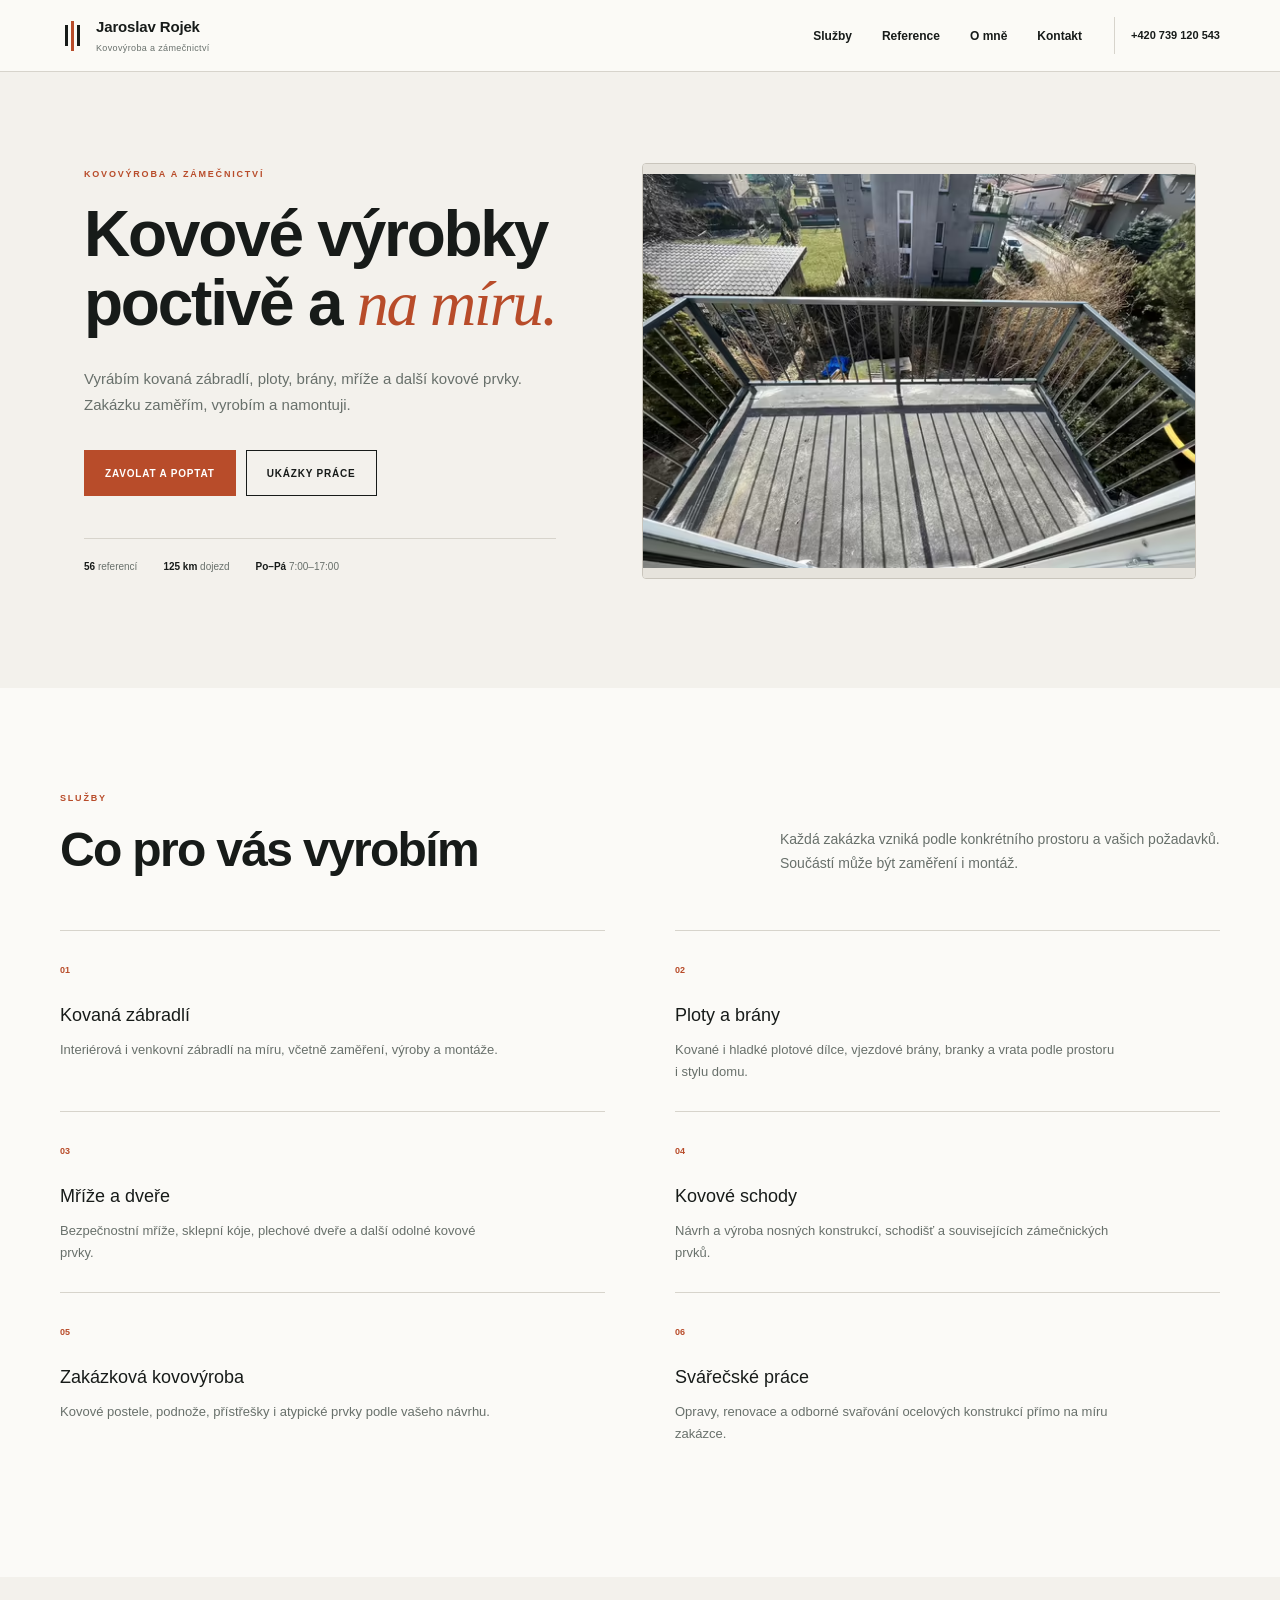
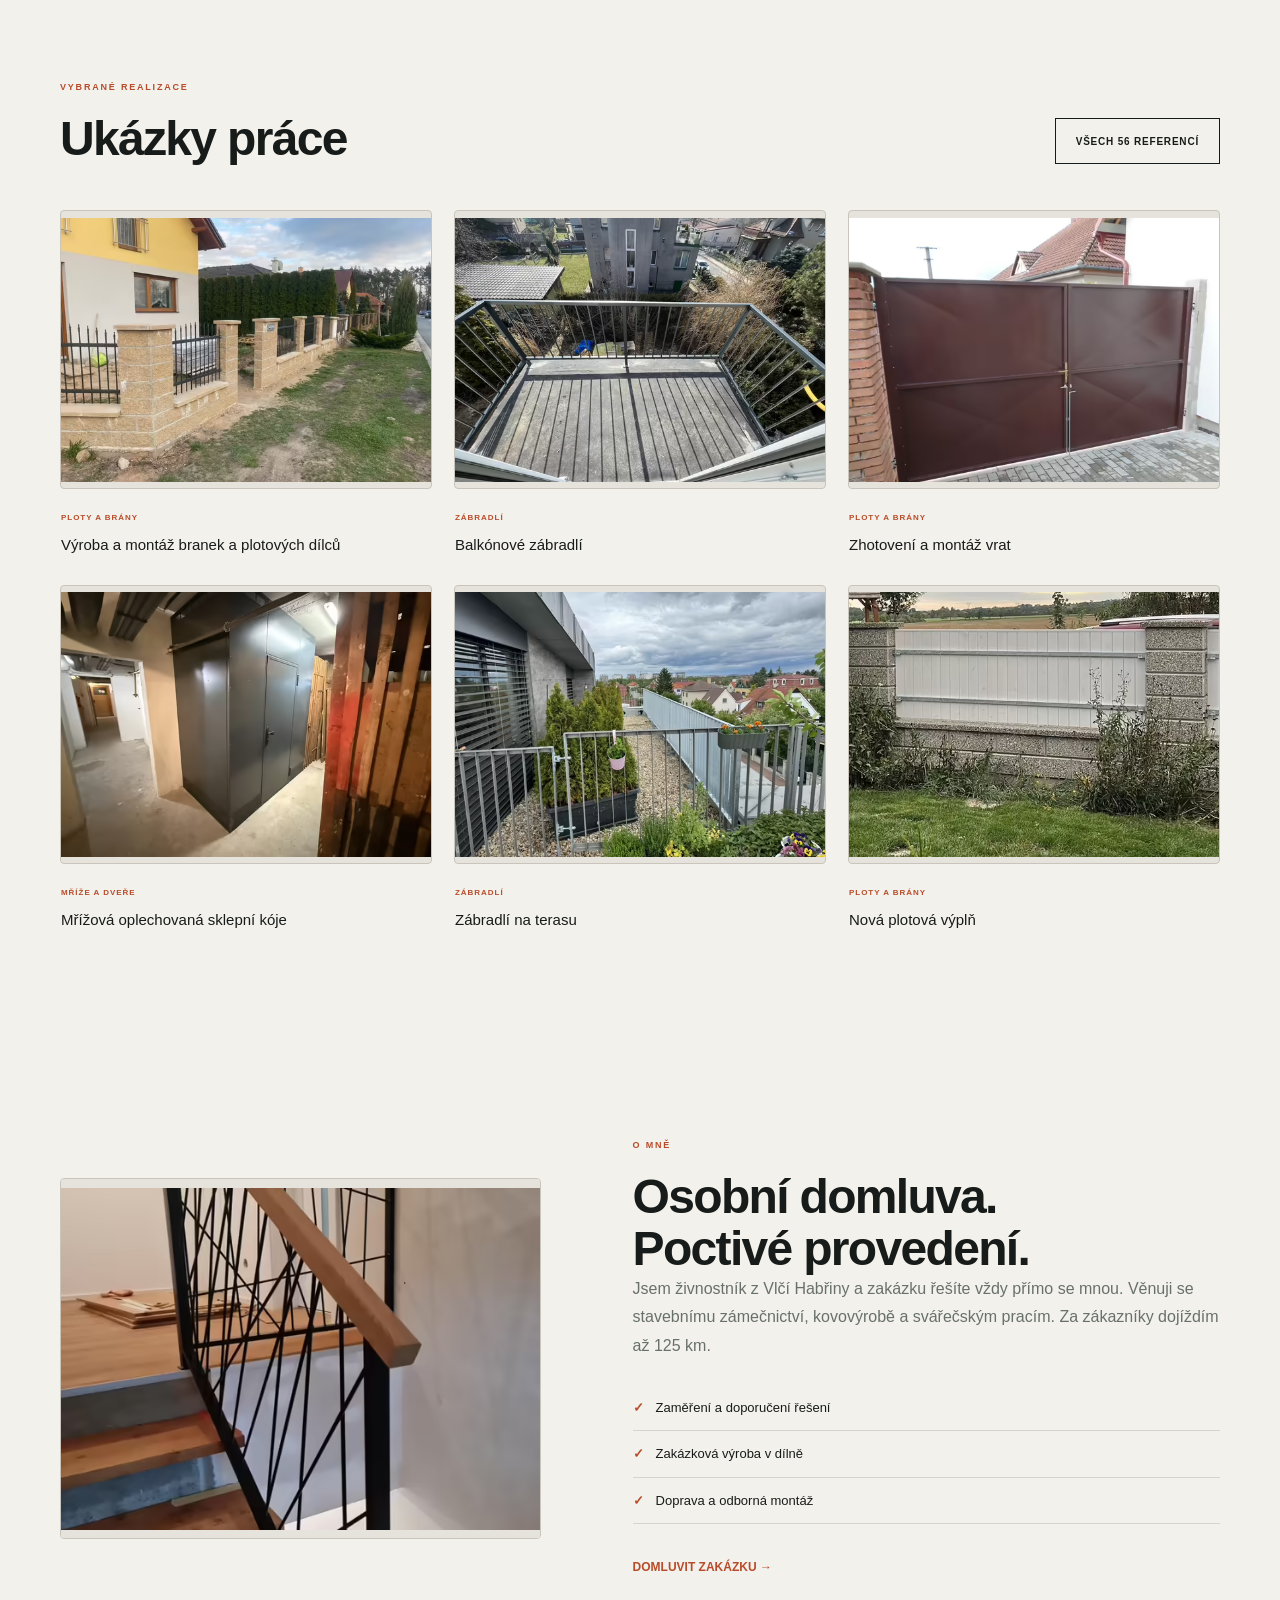
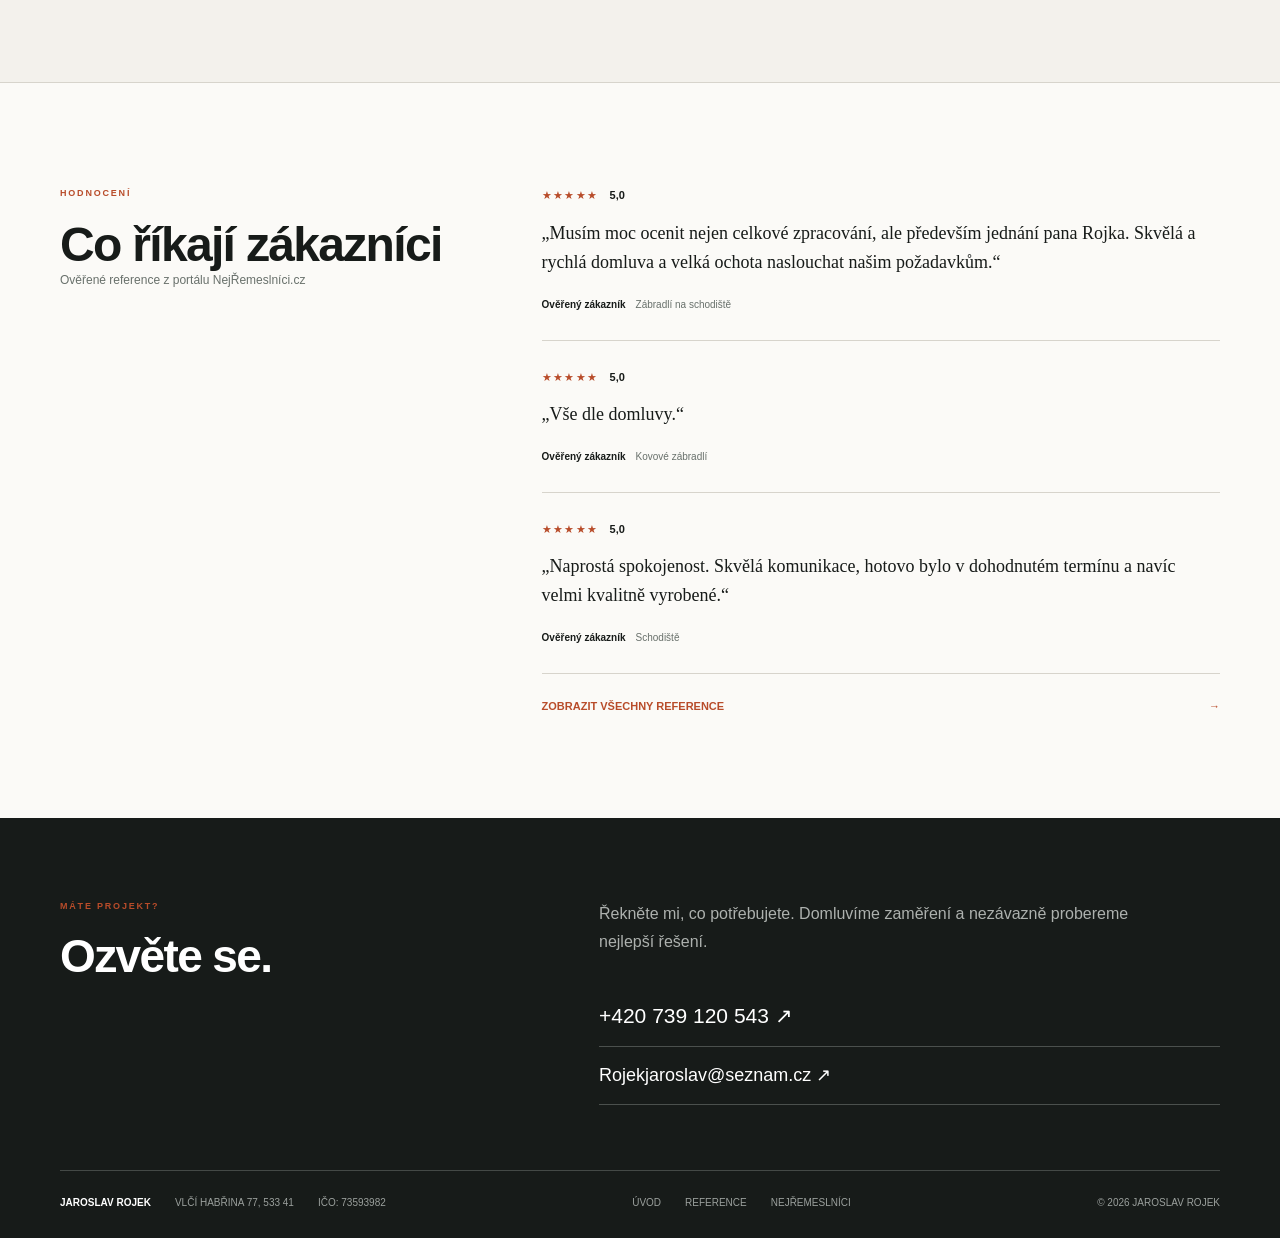
==== commit 64a97ebf: "Remove card arrows and make contact details copyable" ====
--- a/index.html
+++ b/index.html
@@ -1,2 +1,2 @@
 <!DOCTYPE html><html lang="cs"><head><meta charSet="utf-8"/><meta name="viewport" content="width=device-width, initial-scale=1"/><link rel="preload" href="/realizace/balkonove-zabradli.avif" as="image"/><link rel="preload" href="/reference-images/568648-vyroba-a-montaz-branek-a-plotovych-dilcu.avif" as="image"/><link rel="preload" href="/reference-images/715428-balkonove-zabradli.avif" as="image"/><link rel="preload" href="/reference-images/686558-zhotoveni-a-montaz-vrat.avif" as="image"/><link rel="preload" href="/reference-images/906261-mrizova-oplechovana-sklepni-koje.avif" as="image"/><link rel="preload" href="/reference-images/782161-zabradli-na-terasu.avif" as="image"/><link rel="preload" href="/reference-images/682823-nova-plotova-vypln.avif" as="image"/><link rel="preload" href="/reference-images/829763-zabradli-na-schodiste.avif" as="image"/><link rel="stylesheet" href="/_next/static/css/index.Bla5kXXj.css" data-rsc-css-href="/_next/static/css/index.Bla5kXXj.css" data-precedence="vite-rsc/importer-resources"/><link rel="modulepreload" fetchPriority="low" href="/_next/static/chunks/index-D1frhrY7.js"/><script src="/_next/static/chunks/rolldown-runtime-C60lm6uB.js" type="module" async=""></script><script src="/_next/static/chunks/framework-BgSIrAUN.js" type="module" async=""></script><link rel="modulepreload" href="/_next/static/chunks/layout-segment-context-BR52dmuB.js" crossorigin=""/><title>Jaroslav Rojek | Zakázková kovovýroba a zámečnictví</title><meta name="description" content="Kovaná zábradlí, ploty, brány, mříže, zámečnické a svářečské práce. Zakázková výroba Jaroslav Rojek, Vlčí Habřina."/><meta property="og:title" content="Jaroslav Rojek | Kovovýroba a zámečnictví"/><meta property="og:description" content="Kovové výrobky poctivě a na míru."/><meta property="og:type" content="website"/><meta property="og:locale" content="cs_CZ"/><meta name="twitter:card" content="summary"/><meta name="twitter:title" content="Jaroslav Rojek | Kovovýroba a zámečnictví"/><meta name="twitter:description" content="Kovové výrobky poctivě a na míru."/><link rel="shortcut icon" href="/favicon.svg"/><link rel="icon" href="/favicon.svg"/><script>Object.assign(((self[Symbol.for("vinext.navigationRuntime")]??={bootstrap:{routeManifest:null},functions:{}}).bootstrap.rsc??={rsc:[]}),{params:{},nav:{"pathname":"/","searchParams":[]}})</script><link rel="modulepreload" href="/_next/static/chunks/index-D1frhrY7.js" />
-</head><body><header class="site-header"><a class="brand" href="/" aria-label="Jaroslav Rojek – úvodní stránka"><span class="mark" aria-hidden="true"><i></i><i></i><i></i></span><span><b>Jaroslav Rojek</b><small>Kovovýroba a zámečnictví</small></span></a><nav aria-label="Hlavní navigace"><a href="/#sluzby">Služby</a><a href="/reference">Reference</a><a href="/#o-mne">O mně</a><a href="/#kontakt">Kontakt</a></nav><a class="header-phone" href="tel:+420739120543"><span class="phone-label-desktop">+420 739 120 543</span><span class="phone-label-mobile">Zavolat</span></a></header><main><section class="hero"><div class="hero-copy"><span class="eyebrow">KOVOVÝROBA A ZÁMEČNICTVÍ</span><h1>Kovové výrobky<br/>poctivě a <em>na míru.</em></h1><p>Vyrábím kovaná zábradlí, ploty, brány, mříže a další kovové prvky. Zakázku zaměřím, vyrobím a namontuji.</p><div class="hero-actions"><a class="button primary" href="tel:+420739120543">Zavolat a poptat</a><a class="button secondary" href="/reference">Ukázky práce</a></div><div class="hero-facts"><span><b>56</b> referencí</span><span><b>125 km</b> dojezd</span><span><b>Po–Pá</b> 7:00–17:00</span></div></div><div class="hero-visual"><img src="/realizace/balkonove-zabradli.avif" alt="Zakázkově vyrobené kovové balkonové zábradlí"/></div></section><section class="section services-section" id="sluzby"><div class="section-heading"><div><span class="eyebrow">SLUŽBY</span><h2>Co pro vás vyrobím</h2></div><p>Každá zakázka vzniká podle konkrétního prostoru a vašich požadavků. Součástí může být zaměření i montáž.</p></div><div class="services-grid"><article class="service-card"><span>01</span><h3>Kovaná zábradlí</h3><p>Interiérová i venkovní zábradlí na míru, včetně zaměření, výroby a montáže.</p></article><article class="service-card"><span>02</span><h3>Ploty a brány</h3><p>Kované i hladké plotové dílce, vjezdové brány, branky a vrata podle prostoru i stylu domu.</p></article><article class="service-card"><span>03</span><h3>Mříže a dveře</h3><p>Bezpečnostní mříže, sklepní kóje, plechové dveře a další odolné kovové prvky.</p></article><article class="service-card"><span>04</span><h3>Kovové schody</h3><p>Návrh a výroba nosných konstrukcí, schodišť a souvisejících zámečnických prvků.</p></article><article class="service-card"><span>05</span><h3>Zakázková kovovýroba</h3><p>Kovové postele, podnože, přístřešky i atypické prvky podle vašeho návrhu.</p></article><article class="service-card"><span>06</span><h3>Svářečské práce</h3><p>Opravy, renovace a odborné svařování ocelových konstrukcí přímo na míru zakázce.</p></article></div></section><section class="work-section"><div class="work-heading"><div><span class="eyebrow">VYBRANÉ REALIZACE</span><h2>Ukázky práce</h2></div><a class="button secondary" href="/reference">Všech 56 referencí</a></div><div class="work-grid"><article class="work-card"><img src="/reference-images/568648-vyroba-a-montaz-branek-a-plotovych-dilcu.avif" alt="Výroba a montáž branek a plotových dílců"/><div><span>Ploty a brány</span><h3>Výroba a montáž branek a plotových dílců</h3></div></article><article class="work-card"><img src="/reference-images/715428-balkonove-zabradli.avif" alt="Balkónové zábradlí"/><div><span>Zábradlí</span><h3>Balkónové zábradlí</h3></div></article><article class="work-card"><img src="/reference-images/686558-zhotoveni-a-montaz-vrat.avif" alt="Zhotovení a montáž vrat"/><div><span>Ploty a brány</span><h3>Zhotovení a montáž vrat</h3></div></article><article class="work-card"><img src="/reference-images/906261-mrizova-oplechovana-sklepni-koje.avif" alt="Mřížová oplechovaná sklepní kóje"/><div><span>Mříže a dveře</span><h3>Mřížová oplechovaná sklepní kóje</h3></div></article><article class="work-card"><img src="/reference-images/782161-zabradli-na-terasu.avif" alt="Zábradlí na terasu"/><div><span>Zábradlí</span><h3>Zábradlí na terasu</h3></div></article><article class="work-card"><img src="/reference-images/682823-nova-plotova-vypln.avif" alt="Nová plotová výplň"/><div><span>Ploty a brány</span><h3>Nová plotová výplň</h3></div></article></div></section><section class="section about-section" id="o-mne"><div class="about-image"><img src="/reference-images/829763-zabradli-na-schodiste.avif" alt="Moderní interiérové zábradlí vyrobené na míru"/></div><div class="about-copy"><span class="eyebrow">O MNĚ</span><h2>Osobní domluva.<br/>Poctivé provedení.</h2><p>Jsem živnostník z Vlčí Habřiny a zakázku řešíte vždy přímo se mnou. Věnuji se stavebnímu zámečnictví, kovovýrobě a svářečským pracím. Za zákazníky dojíždím až 125 km.</p><ul><li>Zaměření a doporučení řešení</li><li>Zakázková výroba v dílně</li><li>Doprava a odborná montáž</li></ul><a class="text-link" href="tel:+420739120543">Domluvit zakázku →</a></div></section><section class="testimonials-section"><div class="testimonial-intro"><span class="eyebrow">HODNOCENÍ</span><h2>Co říkají zákazníci</h2><p>Ověřené reference z portálu NejŘemeslníci.cz</p></div><div class="testimonial-list"><blockquote><div class="stars">★★★★★ <span>5,0</span></div><p>„<!-- -->Musím moc ocenit nejen celkové zpracování, ale především jednání pana Rojka. Skvělá a rychlá domluva a velká ochota naslouchat našim požadavkům.<!-- -->“</p><footer><b>Ověřený zákazník</b><span>Zábradlí na schodiště</span></footer></blockquote><blockquote><div class="stars">★★★★★ <span>5,0</span></div><p>„<!-- -->Vše dle domluvy.<!-- -->“</p><footer><b>Ověřený zákazník</b><span>Kovové zábradlí</span></footer></blockquote><blockquote><div class="stars">★★★★★ <span>5,0</span></div><p>„<!-- -->Naprostá spokojenost. Skvělá komunikace, hotovo bylo v dohodnutém termínu a navíc velmi kvalitně vyrobené.<!-- -->“</p><footer><b>Ověřený zákazník</b><span>Schodiště</span></footer></blockquote><a class="all-reviews" href="/reference">Zobrazit všechny reference <span>→</span></a></div></section></main><footer class="footer" id="kontakt"><div class="footer-main"><div class="footer-title"><span class="eyebrow light">MÁTE PROJEKT?</span><h2>Ozvěte se.</h2></div><div class="footer-contact"><p>Řekněte mi, co potřebujete. Domluvíme zaměření a nezávazně probereme nejlepší řešení.</p><a class="big-contact" href="tel:+420739120543">+420 739 120 543 <span>↗</span></a><a class="big-contact mail" href="mailto:Rojekjaroslav@seznam.cz">Rojekjaroslav@seznam.cz <span>↗</span></a></div></div><div class="footer-bottom"><div><b>Jaroslav Rojek</b><span>Vlčí Habřina 77, 533 41</span><span>IČO: 73593982</span></div><div class="footer-links"><a href="/">Úvod</a><a href="/reference">Reference</a><a href="https://www.nejremeslnici.cz/profil/87059-jaroslav-rojek" target="_blank" rel="noreferrer">NejŘemeslníci</a></div><span>© <!-- -->2026<!-- --> Jaroslav Rojek</span></div></footer><script type="module" src="/_next/static/chunks/index-D1frhrY7.js" id="_R_" async=""></script><script>((self[Symbol.for("vinext.navigationRuntime")]??={bootstrap:{routeManifest:null},functions:{}}).bootstrap.rsc??={rsc:[]}).rsc.push("2:I[\"8c0f216c4604\",[],\"Children\",1]\n")</script><script>((self[Symbol.for("vinext.navigationRuntime")]??={bootstrap:{routeManifest:null},functions:{}}).bootstrap.rsc??={rsc:[]}).rsc.push("3:I[\"593f344dc510\",[],\"GlobalErrorBoundary\",1]\n")</script><script>((self[Symbol.for("vinext.navigationRuntime")]??={bootstrap:{routeManifest:null},functions:{}}).bootstrap.rsc??={rsc:[]}).rsc.push("4:I[\"0b874ad30386\",[],\"default\",1]\n")</script><script>((self[Symbol.for("vinext.navigationRuntime")]??={bootstrap:{routeManifest:null},functions:{}}).bootstrap.rsc??={rsc:[]}).rsc.push("5:I[\"593f344dc510\",[],\"ErrorBoundary\",1]\n")</script><script>((self[Symbol.for("vinext.navigationRuntime")]??={bootstrap:{routeManifest:null},functions:{}}).bootstrap.rsc??={rsc:[]}).rsc.push("6:I[\"15c18cfaeeff\",[],\"LayoutSegmentProvider\",1]\n")</script><script>((self[Symbol.for("vinext.navigationRuntime")]??={bootstrap:{routeManifest:null},functions:{}}).bootstrap.rsc??={rsc:[]}).rsc.push("7:I[\"8c0f216c4604\",[],\"Slot\",1]\n")</script><script>((self[Symbol.for("vinext.navigationRuntime")]??={bootstrap:{routeManifest:null},functions:{}}).bootstrap.rsc??={rsc:[]}).rsc.push("8:I[\"9276801271d6\",[],\"AppRouterScrollTarget\",1]\n")</script><script>((self[Symbol.for("vinext.navigationRuntime")]??={bootstrap:{routeManifest:null},functions:{}}).bootstrap.rsc??={rsc:[]}).rsc.push("9:I[\"593f344dc510\",[],\"RedirectBoundary\",1]\n")</script><script>((self[Symbol.for("vinext.navigationRuntime")]??={bootstrap:{routeManifest:null},functions:{}}).bootstrap.rsc??={rsc:[]}).rsc.push(":HL[\"/_next/static/css/index.Bla5kXXj.css\",\"style\"     ]\n")</script><script>((self[Symbol.for("vinext.navigationRuntime")]??={bootstrap:{routeManifest:null},functions:{}}).bootstrap.rsc??={rsc:[]}).rsc.push("0:{\"__route\":\"route:/\",\"__interceptionContext\":null,\"__layoutIds\":[\"layout:/\"],\"__rootLayout\":\"/\",\"__sourcePage\":\"/page\",\"page:/\":\"$L1\",\"layout:/\":[[[[\"$\",\"link\",\"css:/_next/static/css/index.Bla5kXXj.css\",{\"rel\":\"stylesheet\",\"precedence\":\"vite-rsc/importer-resources\",\"href\":\"/_next/static/css/index.Bla5kXXj.css\",\"data-rsc-css-href\":\"/_next/static/css/index.Bla5kXXj.css\"}],\"$undefined\"],[\"$\",\"html\",null,{\"lang\":\"cs\",\"children\":[\"$\",\"body\",null,{\"children\":[\"$\",\"$L2\",null,{}]}]}]],null],\"route:/\":[[[\"$\",\"meta\",null,{\"charSet\":\"utf-8\"}],[[\"$\",\"title\",\"0\",{\"children\":\"Jaroslav Rojek | Zakázková kovovýroba a zámečnictví\"}],[\"$\",\"meta\",\"1\",{\"name\":\"description\",\"content\":\"Kovaná zábradlí, ploty, brány, mříže, zámečnické a svářečské práce. Zakázková výroba Jaroslav Rojek, Vlčí Habřina.\"}],[\"$\",\"meta\",\"2\",{\"property\":\"og:title\",\"content\":\"Jaroslav Rojek | Kovovýroba a zámečnictví\"}],[\"$\",\"meta\",\"3\",{\"property\":\"og:description\",\"content\":\"Kovové výrobky poctivě a na míru.\"}],[\"$\",\"meta\",\"4\",{\"property\":\"og:type\",\"content\":\"website\"}],[\"$\",\"meta\",\"5\",{\"property\":\"og:locale\",\"content\":\"cs_CZ\"}],[\"$\",\"meta\",\"6\",{\"name\":\"twitter:card\",\"content\":\"summary\"}],[\"$\",\"meta\",\"7\",{\"name\":\"twitter:title\",\"content\":\"Jaroslav Rojek | Kovovýroba a zámečnictví\"}],[\"$\",\"meta\",\"8\",{\"name\":\"twitter:description\",\"content\":\"Kovové výrobky poctivě a na míru.\"}],[\"$\",\"link\",\"9\",{\"rel\":\"shortcut icon\",\"href\":\"/favicon.svg\"}],[\"$\",\"link\",\"10\",{\"rel\":\"icon\",\"href\":\"/favicon.svg\"}]],[[\"$\",\"meta\",\"0\",{\"name\":\"viewport\",\"content\":\"width=device-width, initial-scale=1\"}]]],[\"$\",\"$L3\",null,{\"fallback\":\"$4\",\"children\":[\"$\",\"$L5\",null,{\"fallback\":\"$4\",\"children\":[\"$\",\"$L6\",null,{\"providerId\":\"layout:/\",\"segmentMap\":{\"children\":[]},\"children\":[\"$\",\"$L7\",null,{\"id\":\"layout:/\",\"parallelSlots\":\"$undefined\",\"children\":[\"$\",\"$L8\",null,{\"children\":[\"$\",\"$L9\",null,{\"children\":[[\"$\",\"$L6\",null,{\"providerId\":\"page:/\",\"segmentMap\":{\"children\":[\"__PAGE__\"]},\"children\":[\"$\",\"$L7\",null,{\"id\":\"page:/\"}]}],null]}]}]}]}]}]}],null,null],\"__layoutFlags\":{\"layout:/\":\"s\"},\"__artifactCompatibility\":{\"schemaVersion\":1,\"graphVersion\":\"app-route-graph:1177fd80f83fa7b0\",\"deploymentVersion\":\"aa1248ac-b699-44e0-9c57-9389e3dcd22d\",\"appElementsSchemaVersion\":1,\"rscPayloadSchemaVersion\":1,\"rootBoundaryId\":\"/\",\"renderEpoch\":null},\"__renderObservation\":{\"schemaVersion\":1,\"output\":{\"kind\":\"app-rsc\",\"mountedSlotsFingerprint\":null,\"renderEpoch\":null,\"rootBoundaryId\":\"/\",\"routeId\":\"route:/\"},\"completeness\":\"partial\",\"boundaryOutcome\":{\"kind\":\"unknown\"},\"requestApis\":[{\"kind\":\"connection\",\"status\":\"unknown\"},{\"kind\":\"cookies\",\"status\":\"unknown\"},{\"kind\":\"draftMode\",\"status\":\"unknown\"},{\"kind\":\"headers\",\"status\":\"unknown\"},{\"kind\":\"params\",\"status\":\"unknown\"},{\"kind\":\"searchParams\",\"status\":\"unknown\"}],\"dynamicFetches\":[],\"cacheTags\":[\"/\",\"_N_T_/\",\"_N_T_/index\",\"_N_T_/layout\",\"_N_T_/page\"],\"pathTags\":[\"/\"],\"cacheability\":\"unknown\",\"downgrade\":{\"target\":\"freshRender\",\"reasons\":[{\"code\":\"CP_DOWNGRADE_CACHEABILITY_UNKNOWN\",\"target\":\"freshRender\"},{\"code\":\"CP_DOWNGRADE_INCOMPLETE_OBSERVATION\",\"completeness\":\"partial\",\"target\":\"freshRender\"},{\"code\":\"CP_DOWNGRADE_UNKNOWN_REQUEST_API\",\"requestApi\":\"connection\",\"target\":\"freshRender\"},{\"code\":\"CP_DOWNGRADE_UNKNOWN_REQUEST_API\",\"requestApi\":\"cookies\",\"target\":\"freshRender\"},{\"code\":\"CP_DOWNGRADE_UNKNOWN_REQUEST_API\",\"requestApi\":\"draftMode\",\"target\":\"freshRender\"},{\"code\":\"CP_DOWNGRADE_UNKNOWN_REQUEST_API\",\"requestApi\":\"headers\",\"target\":\"freshRender\"},{\"code\":\"CP_DOWNGRADE_UNKNOWN_REQUEST_API\",\"requestApi\":\"params\",\"target\":\"freshRender\"},{\"code\":\"CP_DOWNGRADE_UNKNOWN_REQUEST_API\",\"requestApi\":\"searchParams\",\"target\":\"freshRender\"}],\"fallback\":{\"kind\":\"breakerFallback\",\"code\":\"CP_PRIVATE_DYNAMIC_DOWNGRADE\",\"mode\":\"renderFresh\",\"scope\":\"affectedOutput\",\"fields\":{\"reasonCodes\":[\"CP_DOWNGRADE_CACHEABILITY_UNKNOWN\",\"CP_DOWNGRADE_INCOMPLETE_OBSERVATION\",\"CP_DOWNGRADE_UNKNOWN_REQUEST_API\",\"CP_DOWNGRADE_UNKNOWN_REQUEST_API\",\"CP_DOWNGRADE_UNKNOWN_REQUEST_API\",\"CP_DOWNGRADE_UNKNOWN_REQUEST_API\",\"CP_DOWNGRADE_UNKNOWN_REQUEST_API\",\"CP_DOWNGRADE_UNKNOWN_REQUEST_API\"],\"target\":\"freshRender\"}},\"isPublicCacheCandidate\":false}}}\n")</script><script>((self[Symbol.for("vinext.navigationRuntime")]??={bootstrap:{routeManifest:null},functions:{}}).bootstrap.rsc??={rsc:[]}).rsc.push(":HL[\"/realizace/balkonove-zabradli.avif\",\"image\"]\n")</script><script>((self[Symbol.for("vinext.navigationRuntime")]??={bootstrap:{routeManifest:null},functions:{}}).bootstrap.rsc??={rsc:[]}).rsc.push("1:[[\"$\",\"header\",null,{\"className\":\"site-header\",\"children\":[[\"$\",\"a\",null,{\"className\":\"brand\",\"href\":\"/\",\"aria-label\":\"Jaroslav Rojek – úvodní stránka\",\"children\":[[\"$\",\"span\",null,{\"className\":\"mark\",\"aria-hidden\":\"true\",\"children\":[[\"$\",\"i\",null,{}],[\"$\",\"i\",null,{}],[\"$\",\"i\",null,{}]]}],[\"$\",\"span\",null,{\"children\":[[\"$\",\"b\",null,{\"children\":\"Jaroslav Rojek\"}],[\"$\",\"small\",null,{\"children\":\"Kovovýroba a zámečnictví\"}]]}]]}],[\"$\",\"nav\",null,{\"aria-label\":\"Hlavní navigace\",\"children\":[[\"$\",\"a\",null,{\"href\":\"/#sluzby\",\"children\":\"Služby\"}],[\"$\",\"a\",null,{\"href\":\"/reference\",\"children\":\"Reference\"}],[\"$\",\"a\",null,{\"href\":\"/#o-mne\",\"children\":\"O mně\"}],[\"$\",\"a\",null,{\"href\":\"/#kontakt\",\"children\":\"Kontakt\"}]]}],[\"$\",\"a\",null,{\"className\":\"header-phone\",\"href\":\"tel:+420739120543\",\"children\":[[\"$\",\"span\",null,{\"className\":\"phone-label-desktop\",\"children\":\"+420 739 120 543\"}],[\"$\",\"span\",null,{\"className\":\"phone-label-mobile\",\"children\":\"Zavolat\"}]]}]]}],[\"$\",\"main\",null,{\"children\":[[\"$\",\"section\",null,{\"className\":\"hero\",\"children\":[[\"$\",\"div\",null,{\"className\":\"hero-copy\",\"children\":[[\"$\",\"span\",null,{\"className\":\"eyebrow\",\"children\":\"KOVOVÝROBA A ZÁMEČNICTVÍ\"}],[\"$\",\"h1\",null,{\"children\":[\"Kovové výrobky\",[\"$\",\"br\",null,{}],\"poctivě a \",[\"$\",\"em\",null,{\"children\":\"na míru.\"}]]}],[\"$\",\"p\",null,{\"children\":\"Vyrábím kovaná zábradlí, ploty, brány, mříže a další kovové prvky. Zakázku zaměřím, vyrobím a namontuji.\"}],[\"$\",\"div\",null,{\"className\":\"hero-actions\",\"children\":[[\"$\",\"a\",null,{\"className\":\"button primary\",\"href\":\"tel:+420739120543\",\"children\":\"Zavolat a poptat\"}],[\"$\",\"a\",null,{\"className\":\"button secondary\",\"href\":\"/reference\",\"children\":\"Ukázky práce\"}]]}],[\"$\",\"div\",null,{\"className\":\"hero-facts\",\"children\":[[\"$\",\"span\",null,{\"children\":[[\"$\",\"b\",null,{\"children\":\"56\"}],\" referencí\"]}],[\"$\",\"span\",null,{\"children\":[[\"$\",\"b\",null,{\"children\":\"125 km\"}],\" dojezd\"]}],[\"$\",\"span\",null,{\"children\":[[\"$\",\"b\",null,{\"children\":\"Po–Pá\"}],\" 7:00–17:00\"]}]]}]]}],[\"$\",\"div\",null,{\"className\":\"hero-visual\",\"children\":[\"$\",\"img\",null,{\"src\":\"/realizace/balkonove-zabradli.avif\",\"alt\":\"Zakázkově vyrobené kovové balkonové zábradlí\"}]}]]}],[\"$\",\"section\",null,{\"className\":\"section services-section\",\"id\":\"sluzby\",\"children\":[[\"$\",\"div\",null,{\"className\":\"section-heading\",\"children\":[[\"$\",\"div\",null,{\"children\":[[\"$\",\"span\",null,{\"className\":\"eyebrow\",\"children\":\"SLUŽBY\"}],[\"$\",\"h2\",null,{\"children\":\"Co pro vás vyrobím\"}]]}],[\"$\",\"p\",null,{\"children\":\"Každá zakázka vzniká podle konkrétního prostoru a vašich požadavků. Součástí může být zaměření i montáž.\"}]]}],[\"$\",\"div\",null,{\"className\":\"services-grid\",\"children\":[[\"$\",\"article\",\"01\",{\"className\":\"service-card\",\"children\":[[\"$\",\"span\",null,{\"children\":\"01\"}],[\"$\",\"h3\",null,{\"children\":\"Kovaná zábradlí\"}],[\"$\",\"p\",null,{\"children\":\"Interiérová i venkovní zábradlí na míru, včetně zaměření, výroby a montáže.\"}]]}],[\"$\",\"article\",\"02\",{\"className\":\"service-card\",\"children\":[[\"$\",\"span\",null,{\"children\":\"02\"}],[\"$\",\"h3\",null,{\"children\":\"Ploty a brány\"}],[\"$\",\"p\",null,{\"children\":\"Kované i hladké plotové dílce, vjezdové brány, branky a vrata podle prostoru i stylu domu.\"}]]}],[\"$\",\"article\",\"03\",{\"className\":\"service-card\",\"children\":[[\"$\",\"span\",null,{\"children\":\"03\"}],[\"$\",\"h3\",null,{\"children\":\"Mříže a dveře\"}],[\"$\",\"p\",null,{\"children\":\"Bezpečnostní mříže, sklepní kóje, plechové dveře a další odolné kovové prvky.\"}]]}],[\"$\",\"article\",\"04\",{\"className\":\"service-card\",\"children\":[[\"$\",\"span\",null,{\"children\":\"04\"}],[\"$\",\"h3\",null,{\"children\":\"Kovové schody\"}],[\"$\",\"p\",null,{\"children\":\"Návrh a výroba nosných konstrukcí, schodišť a souvisejících zámečnických prvků.\"}]]}],[\"$\",\"article\",\"05\",{\"className\":\"service-card\",\"children\":[[\"$\",\"span\",null,{\"children\":\"05\"}],[\"$\",\"h3\",null,{\"children\":\"Zakázková kovovýroba\"}],[\"$\",\"p\",null,{\"children\":\"Kovové postele, podnože, přístřešky i atypické prvky podle vašeho návrhu.\"}]]}],[\"$\",\"article\",\"06\",{\"className\":\"service-card\",\"children\":[[\"$\",\"span\",null,{\"children\":\"06\"}],[\"$\",\"h3\",null,{\"children\":\"Svářečské práce\"}],[\"$\",\"p\",null,{\"children\":\"Opravy, renovace a odborné svařování ocelových konstrukcí přímo na míru zakázce.\"}]]}]]}]]}],[\"$\",\"section\",null,{\"className\":\"work-section\",\"children\":[[\"$\",\"div\",null,{\"className\":\"work-heading\",\"children\":[[\"$\",\"div\",null,{\"children\":[[\"$\",\"span\",null,{\"className\":\"eyebrow\",\"children\":\"VYBRANÉ REALIZACE\"}],[\"$\",\"h2\",null,{\"children\":\"Ukázky práce\"}]]}],[\"$\",\"a\",null,{\"className\":\"button secondary\",\"href\":\"/reference\",\"children\":\"Všech 56 referencí\"}]]}],[\"$\",\"div\",null,{\"className\":\"work-grid\",\"children\":[[\"$\",\"article\",\"568648-vyroba-a-montaz-branek-a-plotovych-dilcu\",{\"className\":\"work-card\",\"children\":[\"$La\",\"$Lb\"]}],\"$Lc\",\"$Ld\",\"$Le\",\"$Lf\",\"$L10\"]}]]}],\"$L11\",\"$L12\"]}],\"$L13\"]\n")</script><script>((self[Symbol.for("vinext.navigationRuntime")]??={bootstrap:{routeManifest:null},functions:{}}).bootstrap.rsc??={rsc:[]}).rsc.push(":HL[\"/reference-images/568648-vyroba-a-montaz-branek-a-plotovych-dilcu.avif\",\"image\"]\n")</script><script>((self[Symbol.for("vinext.navigationRuntime")]??={bootstrap:{routeManifest:null},functions:{}}).bootstrap.rsc??={rsc:[]}).rsc.push(":HL[\"/reference-images/715428-balkonove-zabradli.avif\",\"image\"]\n")</script><script>((self[Symbol.for("vinext.navigationRuntime")]??={bootstrap:{routeManifest:null},functions:{}}).bootstrap.rsc??={rsc:[]}).rsc.push(":HL[\"/reference-images/686558-zhotoveni-a-montaz-vrat.avif\",\"image\"]\n")</script><script>((self[Symbol.for("vinext.navigationRuntime")]??={bootstrap:{routeManifest:null},functions:{}}).bootstrap.rsc??={rsc:[]}).rsc.push(":HL[\"/reference-images/906261-mrizova-oplechovana-sklepni-koje.avif\",\"image\"]\n")</script><script>((self[Symbol.for("vinext.navigationRuntime")]??={bootstrap:{routeManifest:null},functions:{}}).bootstrap.rsc??={rsc:[]}).rsc.push(":HL[\"/reference-images/782161-zabradli-na-terasu.avif\",\"image\"]\n")</script><script>((self[Symbol.for("vinext.navigationRuntime")]??={bootstrap:{routeManifest:null},functions:{}}).bootstrap.rsc??={rsc:[]}).rsc.push(":HL[\"/reference-images/682823-nova-plotova-vypln.avif\",\"image\"]\n")</script><script>((self[Symbol.for("vinext.navigationRuntime")]??={bootstrap:{routeManifest:null},functions:{}}).bootstrap.rsc??={rsc:[]}).rsc.push(":HL[\"/reference-images/829763-zabradli-na-schodiste.avif\",\"image\"]\n")</script><script>((self[Symbol.for("vinext.navigationRuntime")]??={bootstrap:{routeManifest:null},functions:{}}).bootstrap.rsc??={rsc:[]}).rsc.push("a:[\"$\",\"img\",null,{\"src\":\"/reference-images/568648-vyroba-a-montaz-branek-a-plotovych-dilcu.avif\",\"alt\":\"Výroba a montáž branek a plotových dílců\"}]\n")</script><script>((self[Symbol.for("vinext.navigationRuntime")]??={bootstrap:{routeManifest:null},functions:{}}).bootstrap.rsc??={rsc:[]}).rsc.push("b:[\"$\",\"div\",null,{\"children\":[[\"$\",\"span\",null,{\"children\":\"Ploty a brány\"}],[\"$\",\"h3\",null,{\"children\":\"Výroba a montáž branek a plotových dílců\"}]]}]\n")</script><script>((self[Symbol.for("vinext.navigationRuntime")]??={bootstrap:{routeManifest:null},functions:{}}).bootstrap.rsc??={rsc:[]}).rsc.push("c:[\"$\",\"article\",\"715428-balkonove-zabradli\",{\"className\":\"work-card\",\"children\":[[\"$\",\"img\",null,{\"src\":\"/reference-images/715428-balkonove-zabradli.avif\",\"alt\":\"Balkónové zábradlí\"}],[\"$\",\"div\",null,{\"children\":[[\"$\",\"span\",null,{\"children\":\"Zábradlí\"}],[\"$\",\"h3\",null,{\"children\":\"Balkónové zábradlí\"}]]}]]}]\n")</script><script>((self[Symbol.for("vinext.navigationRuntime")]??={bootstrap:{routeManifest:null},functions:{}}).bootstrap.rsc??={rsc:[]}).rsc.push("d:[\"$\",\"article\",\"686558-zhotoveni-a-montaz-vrat\",{\"className\":\"work-card\",\"children\":[[\"$\",\"img\",null,{\"src\":\"/reference-images/686558-zhotoveni-a-montaz-vrat.avif\",\"alt\":\"Zhotovení a montáž vrat\"}],[\"$\",\"div\",null,{\"children\":[[\"$\",\"span\",null,{\"children\":\"Ploty a brány\"}],[\"$\",\"h3\",null,{\"children\":\"Zhotovení a montáž vrat\"}]]}]]}]\n")</script><script>((self[Symbol.for("vinext.navigationRuntime")]??={bootstrap:{routeManifest:null},functions:{}}).bootstrap.rsc??={rsc:[]}).rsc.push("e:[\"$\",\"article\",\"906261-mrizova-oplechovana-sklepni-koje\",{\"className\":\"work-card\",\"children\":[[\"$\",\"img\",null,{\"src\":\"/reference-images/906261-mrizova-oplechovana-sklepni-koje.avif\",\"alt\":\"Mřížová oplechovaná sklepní kóje\"}],[\"$\",\"div\",null,{\"children\":[[\"$\",\"span\",null,{\"children\":\"Mříže a dveře\"}],[\"$\",\"h3\",null,{\"children\":\"Mřížová oplechovaná sklepní kóje\"}]]}]]}]\n")</script><script>((self[Symbol.for("vinext.navigationRuntime")]??={bootstrap:{routeManifest:null},functions:{}}).bootstrap.rsc??={rsc:[]}).rsc.push("f:[\"$\",\"article\",\"782161-zabradli-na-terasu\",{\"className\":\"work-card\",\"children\":[[\"$\",\"img\",null,{\"src\":\"/reference-images/782161-zabradli-na-terasu.avif\",\"alt\":\"Zábradlí na terasu\"}],[\"$\",\"div\",null,{\"children\":[[\"$\",\"span\",null,{\"children\":\"Zábradlí\"}],[\"$\",\"h3\",null,{\"children\":\"Zábradlí na terasu\"}]]}]]}]\n")</script><script>((self[Symbol.for("vinext.navigationRuntime")]??={bootstrap:{routeManifest:null},functions:{}}).bootstrap.rsc??={rsc:[]}).rsc.push("10:[\"$\",\"article\",\"682823-nova-plotova-vypln\",{\"className\":\"work-card\",\"children\":[[\"$\",\"img\",null,{\"src\":\"/reference-images/682823-nova-plotova-vypln.avif\",\"alt\":\"Nová plotová výplň\"}],[\"$\",\"div\",null,{\"children\":[[\"$\",\"span\",null,{\"children\":\"Ploty a brány\"}],[\"$\",\"h3\",null,{\"children\":\"Nová plotová výplň\"}]]}]]}]\n")</script><script>((self[Symbol.for("vinext.navigationRuntime")]??={bootstrap:{routeManifest:null},functions:{}}).bootstrap.rsc??={rsc:[]}).rsc.push("11:[\"$\",\"section\",null,{\"className\":\"section about-section\",\"id\":\"o-mne\",\"children\":[[\"$\",\"div\",null,{\"className\":\"about-image\",\"children\":[\"$\",\"img\",null,{\"src\":\"/reference-images/829763-zabradli-na-schodiste.avif\",\"alt\":\"Moderní interiérové zábradlí vyrobené na míru\"}]}],[\"$\",\"div\",null,{\"className\":\"about-copy\",\"children\":[[\"$\",\"span\",null,{\"className\":\"eyebrow\",\"children\":\"O MNĚ\"}],[\"$\",\"h2\",null,{\"children\":[\"Osobní domluva.\",[\"$\",\"br\",null,{}],\"Poctivé provedení.\"]}],[\"$\",\"p\",null,{\"children\":\"Jsem živnostník z Vlčí Habřiny a zakázku řešíte vždy přímo se mnou. Věnuji se stavebnímu zámečnictví, kovovýrobě a svářečským pracím. Za zákazníky dojíždím až 125 km.\"}],[\"$\",\"ul\",null,{\"children\":[[\"$\",\"li\",null,{\"children\":\"Zaměření a doporučení řešení\"}],[\"$\",\"li\",null,{\"children\":\"Zakázková výroba v dílně\"}],[\"$\",\"li\",null,{\"children\":\"Doprava a odborná montáž\"}]]}],[\"$\",\"a\",null,{\"className\":\"text-link\",\"href\":\"tel:+420739120543\",\"children\":\"Domluvit zakázku →\"}]]}]]}]\n")</script><script>((self[Symbol.for("vinext.navigationRuntime")]??={bootstrap:{routeManifest:null},functions:{}}).bootstrap.rsc??={rsc:[]}).rsc.push("12:[\"$\",\"section\",null,{\"className\":\"testimonials-section\",\"children\":[[\"$\",\"div\",null,{\"className\":\"testimonial-intro\",\"children\":[[\"$\",\"span\",null,{\"className\":\"eyebrow\",\"children\":\"HODNOCENÍ\"}],[\"$\",\"h2\",null,{\"children\":\"Co říkají zákazníci\"}],[\"$\",\"p\",null,{\"children\":\"Ověřené reference z portálu NejŘemeslníci.cz\"}]]}],[\"$\",\"div\",null,{\"className\":\"testimonial-list\",\"children\":[[[\"$\",\"blockquote\",\"995156-zabradli-na-schodiste\",{\"children\":[[\"$\",\"div\",null,{\"className\":\"stars\",\"children\":[\"★★★★★ \",[\"$\",\"span\",null,{\"children\":\"5,0\"}]]}],[\"$\",\"p\",null,{\"children\":[\"„\",\"Musím moc ocenit nejen celkové zpracování, ale především jednání pana Rojka. Skvělá a rychlá domluva a velká ochota naslouchat našim požadavkům.\",\"“\"]}],[\"$\",\"footer\",null,{\"children\":[[\"$\",\"b\",null,{\"children\":\"Ověřený zákazník\"}],[\"$\",\"span\",null,{\"children\":\"Zábradlí na schodiště\"}]]}]]}],[\"$\",\"blockquote\",\"1020225-kov-zabradli\",{\"children\":[[\"$\",\"div\",null,{\"className\":\"stars\",\"children\":[\"★★★★★ \",[\"$\",\"span\",null,{\"children\":\"5,0\"}]]}],[\"$\",\"p\",null,{\"children\":[\"„\",\"Vše dle domluvy.\",\"“\"]}],[\"$\",\"footer\",null,{\"children\":[[\"$\",\"b\",null,{\"children\":\"Ověřený zákazník\"}],[\"$\",\"span\",null,{\"children\":\"Kovové zábradlí\"}]]}]]}],[\"$\",\"blockquote\",\"934542-schodiste\",{\"children\":[[\"$\",\"div\",null,{\"className\":\"stars\",\"children\":[\"★★★★★ \",[\"$\",\"span\",null,{\"children\":\"5,0\"}]]}],[\"$\",\"p\",null,{\"children\":[\"„\",\"Naprostá spokojenost. Skvělá komunikace, hotovo bylo v dohodnutém termínu a navíc velmi kvalitně vyrobené.\",\"“\"]}],[\"$\",\"footer\",null,{\"children\":[[\"$\",\"b\",null,{\"children\":\"Ověřený zákazník\"}],[\"$\",\"span\",null,{\"children\":\"Schodiště\"}]]}]]}]],[\"$\",\"a\",null,{\"className\":\"all-reviews\",\"href\":\"/reference\",\"children\":[\"Zobrazit všechny reference \",[\"$\",\"span\",null,{\"children\":\"→\"}]]}]]}]]}]\n")</script><script>((self[Symbol.for("vinext.navigationRuntime")]??={bootstrap:{routeManifest:null},functions:{}}).bootstrap.rsc??={rsc:[]}).rsc.push("13:[\"$\",\"footer\",null,{\"className\":\"footer\",\"id\":\"kontakt\",\"children\":[[\"$\",\"div\",null,{\"className\":\"footer-main\",\"children\":[[\"$\",\"div\",null,{\"className\":\"footer-title\",\"children\":[[\"$\",\"span\",null,{\"className\":\"eyebrow light\",\"children\":\"MÁTE PROJEKT?\"}],[\"$\",\"h2\",null,{\"children\":\"Ozvěte se.\"}]]}],[\"$\",\"div\",null,{\"className\":\"footer-contact\",\"children\":[[\"$\",\"p\",null,{\"children\":\"Řekněte mi, co potřebujete. Domluvíme zaměření a nezávazně probereme nejlepší řešení.\"}],[\"$\",\"a\",null,{\"className\":\"big-contact\",\"href\":\"tel:+420739120543\",\"children\":[\"+420 739 120 543 \",[\"$\",\"span\",null,{\"children\":\"↗\"}]]}],[\"$\",\"a\",null,{\"className\":\"big-contact mail\",\"href\":\"mailto:Rojekjaroslav@seznam.cz\",\"children\":[\"Rojekjaroslav@seznam.cz \",[\"$\",\"span\",null,{\"children\":\"↗\"}]]}]]}]]}],[\"$\",\"div\",null,{\"className\":\"footer-bottom\",\"children\":[[\"$\",\"div\",null,{\"children\":[[\"$\",\"b\",null,{\"children\":\"Jaroslav Rojek\"}],[\"$\",\"span\",null,{\"children\":\"Vlčí Habřina 77, 533 41\"}],[\"$\",\"span\",null,{\"children\":\"IČO: 73593982\"}]]}],[\"$\",\"div\",null,{\"className\":\"footer-links\",\"children\":[[\"$\",\"a\",null,{\"href\":\"/\",\"children\":\"Úvod\"}],[\"$\",\"a\",null,{\"href\":\"/reference\",\"children\":\"Reference\"}],[\"$\",\"a\",null,{\"href\":\"https://www.nejremeslnici.cz/profil/87059-jaroslav-rojek\",\"target\":\"_blank\",\"rel\":\"noreferrer\",\"children\":\"NejŘemeslníci\"}]]}],[\"$\",\"span\",null,{\"children\":[\"© \",2026,\" Jaroslav Rojek\"]}]]}]]}]\n")</script><script>Object.assign(((self[Symbol.for("vinext.navigationRuntime")]??={bootstrap:{routeManifest:null},functions:{}}).bootstrap.rsc??={rsc:[]}),{"initialCacheKind":"static"});((self[Symbol.for("vinext.navigationRuntime")]??={bootstrap:{routeManifest:null},functions:{}}).bootstrap.rsc??={rsc:[]}).done=true</script></body></html>+</head><body><header class="site-header"><a class="brand" href="/" aria-label="Jaroslav Rojek – úvodní stránka"><span class="mark" aria-hidden="true"><i></i><i></i><i></i></span><span><b>Jaroslav Rojek</b><small>Kovovýroba a zámečnictví</small></span></a><nav aria-label="Hlavní navigace"><a href="/#sluzby">Služby</a><a href="/reference">Reference</a><a href="/#o-mne">O mně</a><a href="/#kontakt">Kontakt</a></nav><span class="header-phone"><span class="phone-label-desktop">+420 739 120 543</span><span class="phone-label-mobile">739 120 543</span></span></header><main><section class="hero"><div class="hero-copy"><span class="eyebrow">KOVOVÝROBA A ZÁMEČNICTVÍ</span><h1>Kovové výrobky<br/>poctivě a <em>na míru.</em></h1><p>Vyrábím kovaná zábradlí, ploty, brány, mříže a další kovové prvky. Zakázku zaměřím, vyrobím a namontuji.</p><div class="hero-actions"><a class="button primary" href="tel:+420739120543">Zavolat a poptat</a><a class="button secondary" href="/reference">Ukázky práce</a></div><div class="hero-facts"><span><b>56</b> referencí</span><span><b>125 km</b> dojezd</span><span><b>Po–Pá</b> 7:00–17:00</span></div></div><div class="hero-visual"><img src="/realizace/balkonove-zabradli.avif" alt="Zakázkově vyrobené kovové balkonové zábradlí"/></div></section><section class="section services-section" id="sluzby"><div class="section-heading"><div><span class="eyebrow">SLUŽBY</span><h2>Co pro vás vyrobím</h2></div><p>Každá zakázka vzniká podle konkrétního prostoru a vašich požadavků. Součástí může být zaměření i montáž.</p></div><div class="services-grid"><article class="service-card"><span>01</span><h3>Kovaná zábradlí</h3><p>Interiérová i venkovní zábradlí na míru, včetně zaměření, výroby a montáže.</p></article><article class="service-card"><span>02</span><h3>Ploty a brány</h3><p>Kované i hladké plotové dílce, vjezdové brány, branky a vrata podle prostoru i stylu domu.</p></article><article class="service-card"><span>03</span><h3>Mříže a dveře</h3><p>Bezpečnostní mříže, sklepní kóje, plechové dveře a další odolné kovové prvky.</p></article><article class="service-card"><span>04</span><h3>Kovové schody</h3><p>Návrh a výroba nosných konstrukcí, schodišť a souvisejících zámečnických prvků.</p></article><article class="service-card"><span>05</span><h3>Zakázková kovovýroba</h3><p>Kovové postele, podnože, přístřešky i atypické prvky podle vašeho návrhu.</p></article><article class="service-card"><span>06</span><h3>Svářečské práce</h3><p>Opravy, renovace a odborné svařování ocelových konstrukcí přímo na míru zakázce.</p></article></div></section><section class="work-section"><div class="work-heading"><div><span class="eyebrow">VYBRANÉ REALIZACE</span><h2>Ukázky práce</h2></div><a class="button secondary" href="/reference">Všech 56 referencí</a></div><div class="work-grid"><article class="work-card"><img src="/reference-images/568648-vyroba-a-montaz-branek-a-plotovych-dilcu.avif" alt="Výroba a montáž branek a plotových dílců"/><div><span>Ploty a brány</span><h3>Výroba a montáž branek a plotových dílců</h3></div></article><article class="work-card"><img src="/reference-images/715428-balkonove-zabradli.avif" alt="Balkónové zábradlí"/><div><span>Zábradlí</span><h3>Balkónové zábradlí</h3></div></article><article class="work-card"><img src="/reference-images/686558-zhotoveni-a-montaz-vrat.avif" alt="Zhotovení a montáž vrat"/><div><span>Ploty a brány</span><h3>Zhotovení a montáž vrat</h3></div></article><article class="work-card"><img src="/reference-images/906261-mrizova-oplechovana-sklepni-koje.avif" alt="Mřížová oplechovaná sklepní kóje"/><div><span>Mříže a dveře</span><h3>Mřížová oplechovaná sklepní kóje</h3></div></article><article class="work-card"><img src="/reference-images/782161-zabradli-na-terasu.avif" alt="Zábradlí na terasu"/><div><span>Zábradlí</span><h3>Zábradlí na terasu</h3></div></article><article class="work-card"><img src="/reference-images/682823-nova-plotova-vypln.avif" alt="Nová plotová výplň"/><div><span>Ploty a brány</span><h3>Nová plotová výplň</h3></div></article></div></section><section class="section about-section" id="o-mne"><div class="about-image"><img src="/reference-images/829763-zabradli-na-schodiste.avif" alt="Moderní interiérové zábradlí vyrobené na míru"/></div><div class="about-copy"><span class="eyebrow">O MNĚ</span><h2>Osobní domluva.<br/>Poctivé provedení.</h2><p>Jsem živnostník z Vlčí Habřiny a zakázku řešíte vždy přímo se mnou. Věnuji se stavebnímu zámečnictví, kovovýrobě a svářečským pracím. Za zákazníky dojíždím až 125 km.</p><ul><li>Zaměření a doporučení řešení</li><li>Zakázková výroba v dílně</li><li>Doprava a odborná montáž</li></ul><a class="text-link" href="tel:+420739120543">Domluvit zakázku →</a></div></section><section class="testimonials-section"><div class="testimonial-intro"><span class="eyebrow">HODNOCENÍ</span><h2>Co říkají zákazníci</h2><p>Ověřené reference z portálu NejŘemeslníci.cz</p></div><div class="testimonial-list"><blockquote><div class="stars">★★★★★ <span>5,0</span></div><p>„<!-- -->Musím moc ocenit nejen celkové zpracování, ale především jednání pana Rojka. Skvělá a rychlá domluva a velká ochota naslouchat našim požadavkům.<!-- -->“</p><footer><b>Ověřený zákazník</b><span>Zábradlí na schodiště</span></footer></blockquote><blockquote><div class="stars">★★★★★ <span>5,0</span></div><p>„<!-- -->Vše dle domluvy.<!-- -->“</p><footer><b>Ověřený zákazník</b><span>Kovové zábradlí</span></footer></blockquote><blockquote><div class="stars">★★★★★ <span>5,0</span></div><p>„<!-- -->Naprostá spokojenost. Skvělá komunikace, hotovo bylo v dohodnutém termínu a navíc velmi kvalitně vyrobené.<!-- -->“</p><footer><b>Ověřený zákazník</b><span>Schodiště</span></footer></blockquote><a class="all-reviews" href="/reference">Zobrazit všechny reference <span>→</span></a></div></section></main><footer class="footer" id="kontakt"><div class="footer-main"><div class="footer-title"><span class="eyebrow light">MÁTE PROJEKT?</span><h2>Ozvěte se.</h2></div><div class="footer-contact"><p>Řekněte mi, co potřebujete. Domluvíme zaměření a nezávazně probereme nejlepší řešení.</p><span class="big-contact">+420 739 120 543</span><span class="big-contact mail">Rojekjaroslav@seznam.cz</span></div></div><div class="footer-bottom"><div><b>Jaroslav Rojek</b><span>Vlčí Habřina 77, 533 41</span><span>IČO: 73593982</span></div><div class="footer-links"><a href="/">Úvod</a><a href="/reference">Reference</a><a href="https://www.nejremeslnici.cz/profil/87059-jaroslav-rojek" target="_blank" rel="noreferrer">NejŘemeslníci</a></div><span>© <!-- -->2026<!-- --> Jaroslav Rojek</span></div></footer><script type="module" src="/_next/static/chunks/index-D1frhrY7.js" id="_R_" async=""></script><script>((self[Symbol.for("vinext.navigationRuntime")]??={bootstrap:{routeManifest:null},functions:{}}).bootstrap.rsc??={rsc:[]}).rsc.push("2:I[\"8c0f216c4604\",[],\"Children\",1]\n")</script><script>((self[Symbol.for("vinext.navigationRuntime")]??={bootstrap:{routeManifest:null},functions:{}}).bootstrap.rsc??={rsc:[]}).rsc.push("3:I[\"593f344dc510\",[],\"GlobalErrorBoundary\",1]\n")</script><script>((self[Symbol.for("vinext.navigationRuntime")]??={bootstrap:{routeManifest:null},functions:{}}).bootstrap.rsc??={rsc:[]}).rsc.push("4:I[\"0b874ad30386\",[],\"default\",1]\n")</script><script>((self[Symbol.for("vinext.navigationRuntime")]??={bootstrap:{routeManifest:null},functions:{}}).bootstrap.rsc??={rsc:[]}).rsc.push("5:I[\"593f344dc510\",[],\"ErrorBoundary\",1]\n")</script><script>((self[Symbol.for("vinext.navigationRuntime")]??={bootstrap:{routeManifest:null},functions:{}}).bootstrap.rsc??={rsc:[]}).rsc.push("6:I[\"15c18cfaeeff\",[],\"LayoutSegmentProvider\",1]\n")</script><script>((self[Symbol.for("vinext.navigationRuntime")]??={bootstrap:{routeManifest:null},functions:{}}).bootstrap.rsc??={rsc:[]}).rsc.push("7:I[\"8c0f216c4604\",[],\"Slot\",1]\n")</script><script>((self[Symbol.for("vinext.navigationRuntime")]??={bootstrap:{routeManifest:null},functions:{}}).bootstrap.rsc??={rsc:[]}).rsc.push("8:I[\"9276801271d6\",[],\"AppRouterScrollTarget\",1]\n")</script><script>((self[Symbol.for("vinext.navigationRuntime")]??={bootstrap:{routeManifest:null},functions:{}}).bootstrap.rsc??={rsc:[]}).rsc.push("9:I[\"593f344dc510\",[],\"RedirectBoundary\",1]\n")</script><script>((self[Symbol.for("vinext.navigationRuntime")]??={bootstrap:{routeManifest:null},functions:{}}).bootstrap.rsc??={rsc:[]}).rsc.push(":HL[\"/_next/static/css/index.Bla5kXXj.css\",\"style\"     ]\n")</script><script>((self[Symbol.for("vinext.navigationRuntime")]??={bootstrap:{routeManifest:null},functions:{}}).bootstrap.rsc??={rsc:[]}).rsc.push("0:{\"__route\":\"route:/\",\"__interceptionContext\":null,\"__layoutIds\":[\"layout:/\"],\"__rootLayout\":\"/\",\"__sourcePage\":\"/page\",\"page:/\":\"$L1\",\"layout:/\":[[[[\"$\",\"link\",\"css:/_next/static/css/index.Bla5kXXj.css\",{\"rel\":\"stylesheet\",\"precedence\":\"vite-rsc/importer-resources\",\"href\":\"/_next/static/css/index.Bla5kXXj.css\",\"data-rsc-css-href\":\"/_next/static/css/index.Bla5kXXj.css\"}],\"$undefined\"],[\"$\",\"html\",null,{\"lang\":\"cs\",\"children\":[\"$\",\"body\",null,{\"children\":[\"$\",\"$L2\",null,{}]}]}]],null],\"route:/\":[[[\"$\",\"meta\",null,{\"charSet\":\"utf-8\"}],[[\"$\",\"title\",\"0\",{\"children\":\"Jaroslav Rojek | Zakázková kovovýroba a zámečnictví\"}],[\"$\",\"meta\",\"1\",{\"name\":\"description\",\"content\":\"Kovaná zábradlí, ploty, brány, mříže, zámečnické a svářečské práce. Zakázková výroba Jaroslav Rojek, Vlčí Habřina.\"}],[\"$\",\"meta\",\"2\",{\"property\":\"og:title\",\"content\":\"Jaroslav Rojek | Kovovýroba a zámečnictví\"}],[\"$\",\"meta\",\"3\",{\"property\":\"og:description\",\"content\":\"Kovové výrobky poctivě a na míru.\"}],[\"$\",\"meta\",\"4\",{\"property\":\"og:type\",\"content\":\"website\"}],[\"$\",\"meta\",\"5\",{\"property\":\"og:locale\",\"content\":\"cs_CZ\"}],[\"$\",\"meta\",\"6\",{\"name\":\"twitter:card\",\"content\":\"summary\"}],[\"$\",\"meta\",\"7\",{\"name\":\"twitter:title\",\"content\":\"Jaroslav Rojek | Kovovýroba a zámečnictví\"}],[\"$\",\"meta\",\"8\",{\"name\":\"twitter:description\",\"content\":\"Kovové výrobky poctivě a na míru.\"}],[\"$\",\"link\",\"9\",{\"rel\":\"shortcut icon\",\"href\":\"/favicon.svg\"}],[\"$\",\"link\",\"10\",{\"rel\":\"icon\",\"href\":\"/favicon.svg\"}]],[[\"$\",\"meta\",\"0\",{\"name\":\"viewport\",\"content\":\"width=device-width, initial-scale=1\"}]]],[\"$\",\"$L3\",null,{\"fallback\":\"$4\",\"children\":[\"$\",\"$L5\",null,{\"fallback\":\"$4\",\"children\":[\"$\",\"$L6\",null,{\"providerId\":\"layout:/\",\"segmentMap\":{\"children\":[]},\"children\":[\"$\",\"$L7\",null,{\"id\":\"layout:/\",\"parallelSlots\":\"$undefined\",\"children\":[\"$\",\"$L8\",null,{\"children\":[\"$\",\"$L9\",null,{\"children\":[[\"$\",\"$L6\",null,{\"providerId\":\"page:/\",\"segmentMap\":{\"children\":[\"__PAGE__\"]},\"children\":[\"$\",\"$L7\",null,{\"id\":\"page:/\"}]}],null]}]}]}]}]}]}],null,null],\"__layoutFlags\":{\"layout:/\":\"s\"},\"__artifactCompatibility\":{\"schemaVersion\":1,\"graphVersion\":\"app-route-graph:1177fd80f83fa7b0\",\"deploymentVersion\":\"aa1248ac-b699-44e0-9c57-9389e3dcd22d\",\"appElementsSchemaVersion\":1,\"rscPayloadSchemaVersion\":1,\"rootBoundaryId\":\"/\",\"renderEpoch\":null},\"__renderObservation\":{\"schemaVersion\":1,\"output\":{\"kind\":\"app-rsc\",\"mountedSlotsFingerprint\":null,\"renderEpoch\":null,\"rootBoundaryId\":\"/\",\"routeId\":\"route:/\"},\"completeness\":\"partial\",\"boundaryOutcome\":{\"kind\":\"unknown\"},\"requestApis\":[{\"kind\":\"connection\",\"status\":\"unknown\"},{\"kind\":\"cookies\",\"status\":\"unknown\"},{\"kind\":\"draftMode\",\"status\":\"unknown\"},{\"kind\":\"headers\",\"status\":\"unknown\"},{\"kind\":\"params\",\"status\":\"unknown\"},{\"kind\":\"searchParams\",\"status\":\"unknown\"}],\"dynamicFetches\":[],\"cacheTags\":[\"/\",\"_N_T_/\",\"_N_T_/index\",\"_N_T_/layout\",\"_N_T_/page\"],\"pathTags\":[\"/\"],\"cacheability\":\"unknown\",\"downgrade\":{\"target\":\"freshRender\",\"reasons\":[{\"code\":\"CP_DOWNGRADE_CACHEABILITY_UNKNOWN\",\"target\":\"freshRender\"},{\"code\":\"CP_DOWNGRADE_INCOMPLETE_OBSERVATION\",\"completeness\":\"partial\",\"target\":\"freshRender\"},{\"code\":\"CP_DOWNGRADE_UNKNOWN_REQUEST_API\",\"requestApi\":\"connection\",\"target\":\"freshRender\"},{\"code\":\"CP_DOWNGRADE_UNKNOWN_REQUEST_API\",\"requestApi\":\"cookies\",\"target\":\"freshRender\"},{\"code\":\"CP_DOWNGRADE_UNKNOWN_REQUEST_API\",\"requestApi\":\"draftMode\",\"target\":\"freshRender\"},{\"code\":\"CP_DOWNGRADE_UNKNOWN_REQUEST_API\",\"requestApi\":\"headers\",\"target\":\"freshRender\"},{\"code\":\"CP_DOWNGRADE_UNKNOWN_REQUEST_API\",\"requestApi\":\"params\",\"target\":\"freshRender\"},{\"code\":\"CP_DOWNGRADE_UNKNOWN_REQUEST_API\",\"requestApi\":\"searchParams\",\"target\":\"freshRender\"}],\"fallback\":{\"kind\":\"breakerFallback\",\"code\":\"CP_PRIVATE_DYNAMIC_DOWNGRADE\",\"mode\":\"renderFresh\",\"scope\":\"affectedOutput\",\"fields\":{\"reasonCodes\":[\"CP_DOWNGRADE_CACHEABILITY_UNKNOWN\",\"CP_DOWNGRADE_INCOMPLETE_OBSERVATION\",\"CP_DOWNGRADE_UNKNOWN_REQUEST_API\",\"CP_DOWNGRADE_UNKNOWN_REQUEST_API\",\"CP_DOWNGRADE_UNKNOWN_REQUEST_API\",\"CP_DOWNGRADE_UNKNOWN_REQUEST_API\",\"CP_DOWNGRADE_UNKNOWN_REQUEST_API\",\"CP_DOWNGRADE_UNKNOWN_REQUEST_API\"],\"target\":\"freshRender\"}},\"isPublicCacheCandidate\":false}}}\n")</script><script>((self[Symbol.for("vinext.navigationRuntime")]??={bootstrap:{routeManifest:null},functions:{}}).bootstrap.rsc??={rsc:[]}).rsc.push(":HL[\"/realizace/balkonove-zabradli.avif\",\"image\"]\n")</script><script>((self[Symbol.for("vinext.navigationRuntime")]??={bootstrap:{routeManifest:null},functions:{}}).bootstrap.rsc??={rsc:[]}).rsc.push("1:[[\"$\",\"header\",null,{\"className\":\"site-header\",\"children\":[[\"$\",\"a\",null,{\"className\":\"brand\",\"href\":\"/\",\"aria-label\":\"Jaroslav Rojek – úvodní stránka\",\"children\":[[\"$\",\"span\",null,{\"className\":\"mark\",\"aria-hidden\":\"true\",\"children\":[[\"$\",\"i\",null,{}],[\"$\",\"i\",null,{}],[\"$\",\"i\",null,{}]]}],[\"$\",\"span\",null,{\"children\":[[\"$\",\"b\",null,{\"children\":\"Jaroslav Rojek\"}],[\"$\",\"small\",null,{\"children\":\"Kovovýroba a zámečnictví\"}]]}]]}],[\"$\",\"nav\",null,{\"aria-label\":\"Hlavní navigace\",\"children\":[[\"$\",\"a\",null,{\"href\":\"/#sluzby\",\"children\":\"Služby\"}],[\"$\",\"a\",null,{\"href\":\"/reference\",\"children\":\"Reference\"}],[\"$\",\"a\",null,{\"href\":\"/#o-mne\",\"children\":\"O mně\"}],[\"$\",\"a\",null,{\"href\":\"/#kontakt\",\"children\":\"Kontakt\"}]]}],[\"$\",\"span\",null,{\"className\":\"header-phone\",\"children\":[[\"$\",\"span\",null,{\"className\":\"phone-label-desktop\",\"children\":\"+420 739 120 543\"}],[\"$\",\"span\",null,{\"className\":\"phone-label-mobile\",\"children\":\"739 120 543\"}]]}]]}],[\"$\",\"main\",null,{\"children\":[[\"$\",\"section\",null,{\"className\":\"hero\",\"children\":[[\"$\",\"div\",null,{\"className\":\"hero-copy\",\"children\":[[\"$\",\"span\",null,{\"className\":\"eyebrow\",\"children\":\"KOVOVÝROBA A ZÁMEČNICTVÍ\"}],[\"$\",\"h1\",null,{\"children\":[\"Kovové výrobky\",[\"$\",\"br\",null,{}],\"poctivě a \",[\"$\",\"em\",null,{\"children\":\"na míru.\"}]]}],[\"$\",\"p\",null,{\"children\":\"Vyrábím kovaná zábradlí, ploty, brány, mříže a další kovové prvky. Zakázku zaměřím, vyrobím a namontuji.\"}],[\"$\",\"div\",null,{\"className\":\"hero-actions\",\"children\":[[\"$\",\"a\",null,{\"className\":\"button primary\",\"href\":\"tel:+420739120543\",\"children\":\"Zavolat a poptat\"}],[\"$\",\"a\",null,{\"className\":\"button secondary\",\"href\":\"/reference\",\"children\":\"Ukázky práce\"}]]}],[\"$\",\"div\",null,{\"className\":\"hero-facts\",\"children\":[[\"$\",\"span\",null,{\"children\":[[\"$\",\"b\",null,{\"children\":\"56\"}],\" referencí\"]}],[\"$\",\"span\",null,{\"children\":[[\"$\",\"b\",null,{\"children\":\"125 km\"}],\" dojezd\"]}],[\"$\",\"span\",null,{\"children\":[[\"$\",\"b\",null,{\"children\":\"Po–Pá\"}],\" 7:00–17:00\"]}]]}]]}],[\"$\",\"div\",null,{\"className\":\"hero-visual\",\"children\":[\"$\",\"img\",null,{\"src\":\"/realizace/balkonove-zabradli.avif\",\"alt\":\"Zakázkově vyrobené kovové balkonové zábradlí\"}]}]]}],[\"$\",\"section\",null,{\"className\":\"section services-section\",\"id\":\"sluzby\",\"children\":[[\"$\",\"div\",null,{\"className\":\"section-heading\",\"children\":[[\"$\",\"div\",null,{\"children\":[[\"$\",\"span\",null,{\"className\":\"eyebrow\",\"children\":\"SLUŽBY\"}],[\"$\",\"h2\",null,{\"children\":\"Co pro vás vyrobím\"}]]}],[\"$\",\"p\",null,{\"children\":\"Každá zakázka vzniká podle konkrétního prostoru a vašich požadavků. Součástí může být zaměření i montáž.\"}]]}],[\"$\",\"div\",null,{\"className\":\"services-grid\",\"children\":[[\"$\",\"article\",\"01\",{\"className\":\"service-card\",\"children\":[[\"$\",\"span\",null,{\"children\":\"01\"}],[\"$\",\"h3\",null,{\"children\":\"Kovaná zábradlí\"}],[\"$\",\"p\",null,{\"children\":\"Interiérová i venkovní zábradlí na míru, včetně zaměření, výroby a montáže.\"}]]}],[\"$\",\"article\",\"02\",{\"className\":\"service-card\",\"children\":[[\"$\",\"span\",null,{\"children\":\"02\"}],[\"$\",\"h3\",null,{\"children\":\"Ploty a brány\"}],[\"$\",\"p\",null,{\"children\":\"Kované i hladké plotové dílce, vjezdové brány, branky a vrata podle prostoru i stylu domu.\"}]]}],[\"$\",\"article\",\"03\",{\"className\":\"service-card\",\"children\":[[\"$\",\"span\",null,{\"children\":\"03\"}],[\"$\",\"h3\",null,{\"children\":\"Mříže a dveře\"}],[\"$\",\"p\",null,{\"children\":\"Bezpečnostní mříže, sklepní kóje, plechové dveře a další odolné kovové prvky.\"}]]}],[\"$\",\"article\",\"04\",{\"className\":\"service-card\",\"children\":[[\"$\",\"span\",null,{\"children\":\"04\"}],[\"$\",\"h3\",null,{\"children\":\"Kovové schody\"}],[\"$\",\"p\",null,{\"children\":\"Návrh a výroba nosných konstrukcí, schodišť a souvisejících zámečnických prvků.\"}]]}],[\"$\",\"article\",\"05\",{\"className\":\"service-card\",\"children\":[[\"$\",\"span\",null,{\"children\":\"05\"}],[\"$\",\"h3\",null,{\"children\":\"Zakázková kovovýroba\"}],[\"$\",\"p\",null,{\"children\":\"Kovové postele, podnože, přístřešky i atypické prvky podle vašeho návrhu.\"}]]}],[\"$\",\"article\",\"06\",{\"className\":\"service-card\",\"children\":[[\"$\",\"span\",null,{\"children\":\"06\"}],[\"$\",\"h3\",null,{\"children\":\"Svářečské práce\"}],[\"$\",\"p\",null,{\"children\":\"Opravy, renovace a odborné svařování ocelových konstrukcí přímo na míru zakázce.\"}]]}]]}]]}],[\"$\",\"section\",null,{\"className\":\"work-section\",\"children\":[[\"$\",\"div\",null,{\"className\":\"work-heading\",\"children\":[[\"$\",\"div\",null,{\"children\":[[\"$\",\"span\",null,{\"className\":\"eyebrow\",\"children\":\"VYBRANÉ REALIZACE\"}],[\"$\",\"h2\",null,{\"children\":\"Ukázky práce\"}]]}],[\"$\",\"a\",null,{\"className\":\"button secondary\",\"href\":\"/reference\",\"children\":\"Všech 56 referencí\"}]]}],[\"$\",\"div\",null,{\"className\":\"work-grid\",\"children\":[[\"$\",\"article\",\"568648-vyroba-a-montaz-branek-a-plotovych-dilcu\",{\"className\":\"work-card\",\"children\":[\"$La\",\"$Lb\"]}],\"$Lc\",\"$Ld\",\"$Le\",\"$Lf\",\"$L10\"]}]]}],\"$L11\",\"$L12\"]}],\"$L13\"]\n")</script><script>((self[Symbol.for("vinext.navigationRuntime")]??={bootstrap:{routeManifest:null},functions:{}}).bootstrap.rsc??={rsc:[]}).rsc.push(":HL[\"/reference-images/568648-vyroba-a-montaz-branek-a-plotovych-dilcu.avif\",\"image\"]\n")</script><script>((self[Symbol.for("vinext.navigationRuntime")]??={bootstrap:{routeManifest:null},functions:{}}).bootstrap.rsc??={rsc:[]}).rsc.push(":HL[\"/reference-images/715428-balkonove-zabradli.avif\",\"image\"]\n")</script><script>((self[Symbol.for("vinext.navigationRuntime")]??={bootstrap:{routeManifest:null},functions:{}}).bootstrap.rsc??={rsc:[]}).rsc.push(":HL[\"/reference-images/686558-zhotoveni-a-montaz-vrat.avif\",\"image\"]\n")</script><script>((self[Symbol.for("vinext.navigationRuntime")]??={bootstrap:{routeManifest:null},functions:{}}).bootstrap.rsc??={rsc:[]}).rsc.push(":HL[\"/reference-images/906261-mrizova-oplechovana-sklepni-koje.avif\",\"image\"]\n")</script><script>((self[Symbol.for("vinext.navigationRuntime")]??={bootstrap:{routeManifest:null},functions:{}}).bootstrap.rsc??={rsc:[]}).rsc.push(":HL[\"/reference-images/782161-zabradli-na-terasu.avif\",\"image\"]\n")</script><script>((self[Symbol.for("vinext.navigationRuntime")]??={bootstrap:{routeManifest:null},functions:{}}).bootstrap.rsc??={rsc:[]}).rsc.push(":HL[\"/reference-images/682823-nova-plotova-vypln.avif\",\"image\"]\n")</script><script>((self[Symbol.for("vinext.navigationRuntime")]??={bootstrap:{routeManifest:null},functions:{}}).bootstrap.rsc??={rsc:[]}).rsc.push(":HL[\"/reference-images/829763-zabradli-na-schodiste.avif\",\"image\"]\n")</script><script>((self[Symbol.for("vinext.navigationRuntime")]??={bootstrap:{routeManifest:null},functions:{}}).bootstrap.rsc??={rsc:[]}).rsc.push("a:[\"$\",\"img\",null,{\"src\":\"/reference-images/568648-vyroba-a-montaz-branek-a-plotovych-dilcu.avif\",\"alt\":\"Výroba a montáž branek a plotových dílců\"}]\n")</script><script>((self[Symbol.for("vinext.navigationRuntime")]??={bootstrap:{routeManifest:null},functions:{}}).bootstrap.rsc??={rsc:[]}).rsc.push("b:[\"$\",\"div\",null,{\"children\":[[\"$\",\"span\",null,{\"children\":\"Ploty a brány\"}],[\"$\",\"h3\",null,{\"children\":\"Výroba a montáž branek a plotových dílců\"}]]}]\n")</script><script>((self[Symbol.for("vinext.navigationRuntime")]??={bootstrap:{routeManifest:null},functions:{}}).bootstrap.rsc??={rsc:[]}).rsc.push("c:[\"$\",\"article\",\"715428-balkonove-zabradli\",{\"className\":\"work-card\",\"children\":[[\"$\",\"img\",null,{\"src\":\"/reference-images/715428-balkonove-zabradli.avif\",\"alt\":\"Balkónové zábradlí\"}],[\"$\",\"div\",null,{\"children\":[[\"$\",\"span\",null,{\"children\":\"Zábradlí\"}],[\"$\",\"h3\",null,{\"children\":\"Balkónové zábradlí\"}]]}]]}]\n")</script><script>((self[Symbol.for("vinext.navigationRuntime")]??={bootstrap:{routeManifest:null},functions:{}}).bootstrap.rsc??={rsc:[]}).rsc.push("d:[\"$\",\"article\",\"686558-zhotoveni-a-montaz-vrat\",{\"className\":\"work-card\",\"children\":[[\"$\",\"img\",null,{\"src\":\"/reference-images/686558-zhotoveni-a-montaz-vrat.avif\",\"alt\":\"Zhotovení a montáž vrat\"}],[\"$\",\"div\",null,{\"children\":[[\"$\",\"span\",null,{\"children\":\"Ploty a brány\"}],[\"$\",\"h3\",null,{\"children\":\"Zhotovení a montáž vrat\"}]]}]]}]\n")</script><script>((self[Symbol.for("vinext.navigationRuntime")]??={bootstrap:{routeManifest:null},functions:{}}).bootstrap.rsc??={rsc:[]}).rsc.push("e:[\"$\",\"article\",\"906261-mrizova-oplechovana-sklepni-koje\",{\"className\":\"work-card\",\"children\":[[\"$\",\"img\",null,{\"src\":\"/reference-images/906261-mrizova-oplechovana-sklepni-koje.avif\",\"alt\":\"Mřížová oplechovaná sklepní kóje\"}],[\"$\",\"div\",null,{\"children\":[[\"$\",\"span\",null,{\"children\":\"Mříže a dveře\"}],[\"$\",\"h3\",null,{\"children\":\"Mřížová oplechovaná sklepní kóje\"}]]}]]}]\n")</script><script>((self[Symbol.for("vinext.navigationRuntime")]??={bootstrap:{routeManifest:null},functions:{}}).bootstrap.rsc??={rsc:[]}).rsc.push("f:[\"$\",\"article\",\"782161-zabradli-na-terasu\",{\"className\":\"work-card\",\"children\":[[\"$\",\"img\",null,{\"src\":\"/reference-images/782161-zabradli-na-terasu.avif\",\"alt\":\"Zábradlí na terasu\"}],[\"$\",\"div\",null,{\"children\":[[\"$\",\"span\",null,{\"children\":\"Zábradlí\"}],[\"$\",\"h3\",null,{\"children\":\"Zábradlí na terasu\"}]]}]]}]\n")</script><script>((self[Symbol.for("vinext.navigationRuntime")]??={bootstrap:{routeManifest:null},functions:{}}).bootstrap.rsc??={rsc:[]}).rsc.push("10:[\"$\",\"article\",\"682823-nova-plotova-vypln\",{\"className\":\"work-card\",\"children\":[[\"$\",\"img\",null,{\"src\":\"/reference-images/682823-nova-plotova-vypln.avif\",\"alt\":\"Nová plotová výplň\"}],[\"$\",\"div\",null,{\"children\":[[\"$\",\"span\",null,{\"children\":\"Ploty a brány\"}],[\"$\",\"h3\",null,{\"children\":\"Nová plotová výplň\"}]]}]]}]\n")</script><script>((self[Symbol.for("vinext.navigationRuntime")]??={bootstrap:{routeManifest:null},functions:{}}).bootstrap.rsc??={rsc:[]}).rsc.push("11:[\"$\",\"section\",null,{\"className\":\"section about-section\",\"id\":\"o-mne\",\"children\":[[\"$\",\"div\",null,{\"className\":\"about-image\",\"children\":[\"$\",\"img\",null,{\"src\":\"/reference-images/829763-zabradli-na-schodiste.avif\",\"alt\":\"Moderní interiérové zábradlí vyrobené na míru\"}]}],[\"$\",\"div\",null,{\"className\":\"about-copy\",\"children\":[[\"$\",\"span\",null,{\"className\":\"eyebrow\",\"children\":\"O MNĚ\"}],[\"$\",\"h2\",null,{\"children\":[\"Osobní domluva.\",[\"$\",\"br\",null,{}],\"Poctivé provedení.\"]}],[\"$\",\"p\",null,{\"children\":\"Jsem živnostník z Vlčí Habřiny a zakázku řešíte vždy přímo se mnou. Věnuji se stavebnímu zámečnictví, kovovýrobě a svářečským pracím. Za zákazníky dojíždím až 125 km.\"}],[\"$\",\"ul\",null,{\"children\":[[\"$\",\"li\",null,{\"children\":\"Zaměření a doporučení řešení\"}],[\"$\",\"li\",null,{\"children\":\"Zakázková výroba v dílně\"}],[\"$\",\"li\",null,{\"children\":\"Doprava a odborná montáž\"}]]}],[\"$\",\"a\",null,{\"className\":\"text-link\",\"href\":\"tel:+420739120543\",\"children\":\"Domluvit zakázku →\"}]]}]]}]\n")</script><script>((self[Symbol.for("vinext.navigationRuntime")]??={bootstrap:{routeManifest:null},functions:{}}).bootstrap.rsc??={rsc:[]}).rsc.push("12:[\"$\",\"section\",null,{\"className\":\"testimonials-section\",\"children\":[[\"$\",\"div\",null,{\"className\":\"testimonial-intro\",\"children\":[[\"$\",\"span\",null,{\"className\":\"eyebrow\",\"children\":\"HODNOCENÍ\"}],[\"$\",\"h2\",null,{\"children\":\"Co říkají zákazníci\"}],[\"$\",\"p\",null,{\"children\":\"Ověřené reference z portálu NejŘemeslníci.cz\"}]]}],[\"$\",\"div\",null,{\"className\":\"testimonial-list\",\"children\":[[[\"$\",\"blockquote\",\"995156-zabradli-na-schodiste\",{\"children\":[[\"$\",\"div\",null,{\"className\":\"stars\",\"children\":[\"★★★★★ \",[\"$\",\"span\",null,{\"children\":\"5,0\"}]]}],[\"$\",\"p\",null,{\"children\":[\"„\",\"Musím moc ocenit nejen celkové zpracování, ale především jednání pana Rojka. Skvělá a rychlá domluva a velká ochota naslouchat našim požadavkům.\",\"“\"]}],[\"$\",\"footer\",null,{\"children\":[[\"$\",\"b\",null,{\"children\":\"Ověřený zákazník\"}],[\"$\",\"span\",null,{\"children\":\"Zábradlí na schodiště\"}]]}]]}],[\"$\",\"blockquote\",\"1020225-kov-zabradli\",{\"children\":[[\"$\",\"div\",null,{\"className\":\"stars\",\"children\":[\"★★★★★ \",[\"$\",\"span\",null,{\"children\":\"5,0\"}]]}],[\"$\",\"p\",null,{\"children\":[\"„\",\"Vše dle domluvy.\",\"“\"]}],[\"$\",\"footer\",null,{\"children\":[[\"$\",\"b\",null,{\"children\":\"Ověřený zákazník\"}],[\"$\",\"span\",null,{\"children\":\"Kovové zábradlí\"}]]}]]}],[\"$\",\"blockquote\",\"934542-schodiste\",{\"children\":[[\"$\",\"div\",null,{\"className\":\"stars\",\"children\":[\"★★★★★ \",[\"$\",\"span\",null,{\"children\":\"5,0\"}]]}],[\"$\",\"p\",null,{\"children\":[\"„\",\"Naprostá spokojenost. Skvělá komunikace, hotovo bylo v dohodnutém termínu a navíc velmi kvalitně vyrobené.\",\"“\"]}],[\"$\",\"footer\",null,{\"children\":[[\"$\",\"b\",null,{\"children\":\"Ověřený zákazník\"}],[\"$\",\"span\",null,{\"children\":\"Schodiště\"}]]}]]}]],[\"$\",\"a\",null,{\"className\":\"all-reviews\",\"href\":\"/reference\",\"children\":[\"Zobrazit všechny reference \",[\"$\",\"span\",null,{\"children\":\"→\"}]]}]]}]]}]\n")</script><script>((self[Symbol.for("vinext.navigationRuntime")]??={bootstrap:{routeManifest:null},functions:{}}).bootstrap.rsc??={rsc:[]}).rsc.push("13:[\"$\",\"footer\",null,{\"className\":\"footer\",\"id\":\"kontakt\",\"children\":[[\"$\",\"div\",null,{\"className\":\"footer-main\",\"children\":[[\"$\",\"div\",null,{\"className\":\"footer-title\",\"children\":[[\"$\",\"span\",null,{\"className\":\"eyebrow light\",\"children\":\"MÁTE PROJEKT?\"}],[\"$\",\"h2\",null,{\"children\":\"Ozvěte se.\"}]]}],[\"$\",\"div\",null,{\"className\":\"footer-contact\",\"children\":[[\"$\",\"p\",null,{\"children\":\"Řekněte mi, co potřebujete. Domluvíme zaměření a nezávazně probereme nejlepší řešení.\"}],[\"$\",\"span\",null,{\"className\":\"big-contact\",\"children\":[\"+420 739 120 543 \",[\"$\",\"span\",null,{\"children\":\"↗\"}]]}],[\"$\",\"span\",null,{\"className\":\"big-contact mail\",\"children\":[\"Rojekjaroslav@seznam.cz \",[\"$\",\"span\",null,{\"children\":\"↗\"}]]}]]}]]}],[\"$\",\"div\",null,{\"className\":\"footer-bottom\",\"children\":[[\"$\",\"div\",null,{\"children\":[[\"$\",\"b\",null,{\"children\":\"Jaroslav Rojek\"}],[\"$\",\"span\",null,{\"children\":\"Vlčí Habřina 77, 533 41\"}],[\"$\",\"span\",null,{\"children\":\"IČO: 73593982\"}]]}],[\"$\",\"div\",null,{\"className\":\"footer-links\",\"children\":[[\"$\",\"a\",null,{\"href\":\"/\",\"children\":\"Úvod\"}],[\"$\",\"a\",null,{\"href\":\"/reference\",\"children\":\"Reference\"}],[\"$\",\"a\",null,{\"href\":\"https://www.nejremeslnici.cz/profil/87059-jaroslav-rojek\",\"target\":\"_blank\",\"rel\":\"noreferrer\",\"children\":\"NejŘemeslníci\"}]]}],[\"$\",\"span\",null,{\"children\":[\"© \",2026,\" Jaroslav Rojek\"]}]]}]]}]\n")</script><script>Object.assign(((self[Symbol.for("vinext.navigationRuntime")]??={bootstrap:{routeManifest:null},functions:{}}).bootstrap.rsc??={rsc:[]}),{"initialCacheKind":"static"});((self[Symbol.for("vinext.navigationRuntime")]??={bootstrap:{routeManifest:null},functions:{}}).bootstrap.rsc??={rsc:[]}).done=true</script></body></html>
--- a/_next/static/css/index.Bla5kXXj.css
+++ b/_next/static/css/index.Bla5kXXj.css
@@ -1,2 +1,2 @@
 /*! tailwindcss v4.2.1 | MIT License | https://tailwindcss.com */
-@layer properties{@supports (((-webkit-hyphens:none)) and (not (margin-trim:inline))) or ((-moz-orient:inline) and (not (color:rgb(from red r g b)))){*,:before,:after{--tw-blur:initial;--tw-brightness:initial;--tw-contrast:initial;--tw-grayscale:initial;--tw-hue-rotate:initial;--tw-invert:initial;--tw-opacity:initial;--tw-saturate:initial;--tw-sepia:initial;--tw-drop-shadow:initial;--tw-drop-shadow-color:initial;--tw-drop-shadow-alpha:100%;--tw-drop-shadow-size:initial}::backdrop{--tw-blur:initial;--tw-brightness:initial;--tw-contrast:initial;--tw-grayscale:initial;--tw-hue-rotate:initial;--tw-invert:initial;--tw-opacity:initial;--tw-saturate:initial;--tw-sepia:initial;--tw-drop-shadow:initial;--tw-drop-shadow-color:initial;--tw-drop-shadow-alpha:100%;--tw-drop-shadow-size:initial}}}@layer theme{:root,:host{--font-sans:ui-sans-serif, system-ui, sans-serif, "Apple Color Emoji", "Segoe UI Emoji", "Segoe UI Symbol", "Noto Color Emoji";--font-mono:ui-monospace, SFMono-Regular, Menlo, Monaco, Consolas, "Liberation Mono", "Courier New", monospace;--spacing:.25rem;--default-font-family:var(--font-sans);--default-mono-font-family:var(--font-mono)}}@layer base{*,:after,:before{box-sizing:border-box;border:0 solid;margin:0;padding:0}::backdrop{box-sizing:border-box;border:0 solid;margin:0;padding:0}::file-selector-button{box-sizing:border-box;border:0 solid;margin:0;padding:0}html,:host{-webkit-text-size-adjust:100%;tab-size:4;line-height:1.5;font-family:var(--default-font-family,ui-sans-serif, system-ui, sans-serif, "Apple Color Emoji", "Segoe UI Emoji", "Segoe UI Symbol", "Noto Color Emoji");font-feature-settings:var(--default-font-feature-settings,normal);font-variation-settings:var(--default-font-variation-settings,normal);-webkit-tap-highlight-color:transparent}hr{height:0;color:inherit;border-top-width:1px}abbr:where([title]){-webkit-text-decoration:underline dotted;text-decoration:underline dotted}h1,h2,h3,h4,h5,h6{font-size:inherit;font-weight:inherit}a{color:inherit;-webkit-text-decoration:inherit;-webkit-text-decoration:inherit;-webkit-text-decoration:inherit;-webkit-text-decoration:inherit;text-decoration:inherit}b,strong{font-weight:bolder}code,kbd,samp,pre{font-family:var(--default-mono-font-family,ui-monospace, SFMono-Regular, Menlo, Monaco, Consolas, "Liberation Mono", "Courier New", monospace);font-feature-settings:var(--default-mono-font-feature-settings,normal);font-variation-settings:var(--default-mono-font-variation-settings,normal);font-size:1em}small{font-size:80%}sub,sup{vertical-align:baseline;font-size:75%;line-height:0;position:relative}sub{bottom:-.25em}sup{top:-.5em}table{text-indent:0;border-color:inherit;border-collapse:collapse}:-moz-focusring{outline:auto}progress{vertical-align:baseline}summary{display:list-item}ol,ul,menu{list-style:none}img,svg,video,canvas,audio,iframe,embed,object{vertical-align:middle;display:block}img,video{max-width:100%;height:auto}button,input,select,optgroup,textarea{font:inherit;font-feature-settings:inherit;font-variation-settings:inherit;letter-spacing:inherit;color:inherit;opacity:1;background-color:#0000;border-radius:0}::file-selector-button{font:inherit;font-feature-settings:inherit;font-variation-settings:inherit;letter-spacing:inherit;color:inherit;opacity:1;background-color:#0000;border-radius:0}:where(select:is([multiple],[size])) optgroup{font-weight:bolder}:where(select:is([multiple],[size])) optgroup option{padding-inline-start:20px}::file-selector-button{margin-inline-end:4px}::placeholder{opacity:1}@supports (not ((-webkit-appearance:-apple-pay-button))) or (contain-intrinsic-size:1px){::placeholder{color:currentColor}@supports (color:color-mix(in lab, red, red)){::placeholder{color:color-mix(in oklab, currentcolor 50%, transparent)}}}textarea{resize:vertical}::-webkit-search-decoration{-webkit-appearance:none}::-webkit-date-and-time-value{min-height:1lh;text-align:inherit}::-webkit-datetime-edit{display:inline-flex}::-webkit-datetime-edit-fields-wrapper{padding:0}::-webkit-datetime-edit{padding-block:0}::-webkit-datetime-edit-year-field{padding-block:0}::-webkit-datetime-edit-month-field{padding-block:0}::-webkit-datetime-edit-day-field{padding-block:0}::-webkit-datetime-edit-hour-field{padding-block:0}::-webkit-datetime-edit-minute-field{padding-block:0}::-webkit-datetime-edit-second-field{padding-block:0}::-webkit-datetime-edit-millisecond-field{padding-block:0}::-webkit-datetime-edit-meridiem-field{padding-block:0}::-webkit-calendar-picker-indicator{line-height:1}:-moz-ui-invalid{box-shadow:none}button,input:where([type=button],[type=reset],[type=submit]){-webkit-appearance:button;appearance:button}::file-selector-button{-webkit-appearance:button;appearance:button}::-webkit-inner-spin-button{height:auto}::-webkit-outer-spin-button{height:auto}[hidden]:where(:not([hidden=until-found])){display:none!important}}@layer components;@layer utilities{.visible{visibility:visible}.relative{position:relative}.start{inset-inline-start:var(--spacing)}.table{display:table}.filter{filter:var(--tw-blur,) var(--tw-brightness,) var(--tw-contrast,) var(--tw-grayscale,) var(--tw-hue-rotate,) var(--tw-invert,) var(--tw-saturate,) var(--tw-sepia,) var(--tw-drop-shadow,)}}:root{--ink:#171b19;--paper:#f3f1ec;--white:#fbfaf7;--orange:#b84c2a;--muted:#68706b;--line:#d7d4cc;--font-sans:Arial,Helvetica,sans-serif;--font-display:Arial,Helvetica,sans-serif}*{box-sizing:border-box}html{scroll-behavior:smooth;scroll-padding-top:90px}body{color:var(--ink);background:var(--paper);font-family:var(--font-sans),sans-serif;margin:0}a{color:inherit;text-decoration:none}img{width:100%;display:block}button{font:inherit}.site-header{-webkit-backdrop-filter:blur(14px);backdrop-filter:blur(14px);border-bottom:1px solid var(--line);z-index:20;background:#fbfaf7f0;justify-content:space-between;align-items:center;gap:32px;min-height:72px;padding:10px max(24px,50vw - 580px);display:flex;position:sticky;top:0}.brand{flex-shrink:0;align-items:center;gap:12px;display:flex}.brand>span:last-child{flex-direction:column;display:flex}.brand b{letter-spacing:-.01em;font-size:15px}.brand small{color:var(--muted);letter-spacing:.04em;margin-top:3px;font-size:9px}.mark{justify-content:center;align-items:center;gap:3px;width:24px;height:30px;display:flex}.mark i{background:var(--ink);width:3px;height:21px;display:block}.mark i:nth-child(2){background:var(--orange);height:30px}.site-header nav{gap:30px;margin-left:auto;display:flex}.site-header nav a{padding:10px 0;font-size:12px;font-weight:650}.site-header nav a:hover{color:var(--orange)}.header-phone{background:var(--ink);color:#fff;white-space:nowrap;padding:11px 15px;font-size:11px;font-weight:750}.phone-label-mobile{display:none}.hero{grid-template-columns:.92fr 1.08fr;align-items:center;gap:86px;max-width:1160px;margin:auto;padding:86px 24px 104px;display:grid}.hero-copy{padding:10px 0}.eyebrow{color:var(--orange);letter-spacing:.2em;margin-bottom:18px;font-size:9px;font-weight:800;display:block}.hero h1,.section h2,.work-heading h2,.testimonial-intro h2,.footer h2,.reference-hero h1,.reference-cta h2{font-family:var(--font-display);letter-spacing:-.035em;margin:0;font-weight:700;line-height:1.08}.hero h1{font-size:clamp(44px,5vw,64px)}em{color:var(--orange);font-family:Georgia,serif;font-weight:400}.hero-copy>p{max-width:520px;color:var(--muted);margin:28px 0 32px;font-size:15px;line-height:1.75}.hero-actions{flex-wrap:wrap;gap:10px;display:flex}.button{border:1px solid var(--ink);text-transform:uppercase;letter-spacing:.08em;cursor:pointer;justify-content:center;align-items:center;min-height:46px;padding:0 20px;font-size:10px;font-weight:800;transition:all .2s;display:inline-flex}.button.primary{background:var(--orange);color:#fff;border-color:var(--orange)}.button.primary:hover{background:#a94122;border-color:#a94122}.button.secondary{background:0 0}.button.secondary:hover{background:var(--ink);color:#fff}.text-link{color:var(--orange);text-transform:uppercase;font-size:12px;font-weight:800}.hero-facts{border-top:1px solid var(--line);color:var(--muted);flex-wrap:wrap;gap:26px;margin-top:42px;padding-top:20px;font-size:10px;display:flex}.hero-facts b{color:var(--ink)}.hero-visual,.about-image{box-shadow:none;background:#e6e3dc;border:1px solid #c9c5bc;border-radius:4px;padding:0;overflow:hidden}.hero-visual img{aspect-ratio:4/3;object-fit:contain;background:#e6e3dc;border-radius:0;width:100%;height:auto}.section,.work-section,.testimonials-section{padding:104px max(24px,50vw - 580px)}.services-section{background:var(--white)}.section-heading{justify-content:space-between;align-items:end;gap:80px;margin-bottom:54px;display:flex}.section-heading h2,.work-heading h2,.testimonial-intro h2,.about-copy h2{font-size:clamp(34px,4vw,48px)}.section-heading>p{max-width:440px;color:var(--muted);margin:0;font-size:14px;line-height:1.7}.services-grid{grid-template-columns:repeat(2,1fr);column-gap:70px;display:grid}.service-card{border-top:1px solid var(--line);background:0 0;min-height:150px;padding:25px 0 28px}.service-card>span{color:var(--orange);font-size:9px;font-weight:800}.service-card h3{margin:22px 0 10px;font-size:18px}.service-card p{max-width:440px;color:var(--muted);margin:0;font-size:13px;line-height:1.7}.work-section{background:var(--paper)}.work-heading{justify-content:space-between;align-items:end;gap:30px;margin-bottom:46px;display:flex}.work-grid{grid-template-columns:repeat(3,1fr);gap:28px 22px;display:grid}.work-card{background:0 0}.work-card img{aspect-ratio:4/3;object-fit:contain;width:100%;height:auto;box-shadow:none;background:#e6e3dc;border:1px solid #c9c5bc;border-radius:4px;margin:0;padding:0}.work-card>div{padding:14px 1px 0}.work-card span{color:var(--orange);text-transform:uppercase;letter-spacing:.12em;font-size:8px;font-weight:800}.work-card h3{margin:7px 0 0;font-size:15px}.about-section{background:0 0;grid-template-columns:.9fr 1.1fr;align-items:center;gap:92px;max-width:1160px;margin:auto;display:grid}.about-image img{aspect-ratio:4/3;object-fit:contain;background:#e6e3dc;border-radius:0;width:100%;height:auto}.about-copy p{color:var(--muted);line-height:1.8}.about-copy ul{margin:24px 0 30px;padding:0;list-style:none}.about-copy li{border-bottom:1px solid var(--line);padding:13px 0;font-size:13px}.about-copy li:before{content:"✓";color:var(--orange);margin-right:12px;font-weight:800}.testimonials-section{background:var(--white);border-top:1px solid var(--line);grid-template-columns:.72fr 1.28fr;gap:100px;display:grid}.testimonial-intro>p{color:var(--muted);font-size:12px}.testimonial-list blockquote{border-bottom:1px solid var(--line);margin:0;padding:0 0 28px}.testimonial-list blockquote+blockquote{padding-top:28px}.stars{color:var(--orange);letter-spacing:.12em;font-size:11px}.stars span{color:var(--ink);letter-spacing:0;margin-left:7px;font-weight:800}.testimonial-list blockquote>p{margin:15px 0 20px;font:400 18px/1.6 Georgia,serif}.testimonial-list footer{color:var(--muted);gap:10px;font-size:10px;display:flex}.testimonial-list footer b{color:var(--ink)}.all-reviews{color:var(--orange);text-transform:uppercase;justify-content:space-between;padding:24px 0 0;font-size:11px;font-weight:800;display:flex}.footer{background:var(--ink);color:#fff;padding:82px max(24px,50vw - 580px) 28px}.footer-main{grid-template-columns:.85fr 1.15fr;gap:80px;padding-bottom:65px;display:grid}.footer h2{font-size:clamp(34px,4vw,46px)}.footer-contact>p{color:#adb1ae;max-width:560px;margin:0 0 30px;font-size:16px;line-height:1.7}.big-contact{border-bottom:1px solid #4b504d;justify-content:space-between;padding:15px 0;font-size:21px;display:flex}.big-contact.mail{font-size:18px}.footer-bottom{color:#9ba09d;text-transform:uppercase;border-top:1px solid #444946;justify-content:space-between;gap:30px;padding-top:24px;font-size:10px;display:flex}.footer-bottom>div{gap:24px;display:flex}.footer-bottom b{color:#fff}.reference-hero{background:var(--white);border-bottom:1px solid var(--line);grid-template-columns:1fr 1fr;align-items:end;gap:90px;padding:90px max(24px,50vw - 580px);display:grid}.reference-hero h1{font-size:clamp(42px,5vw,58px)}.reference-lead>p{color:var(--muted);margin:0;line-height:1.75}.reference-lead>div{align-items:center;gap:12px;margin-top:30px;display:flex}.reference-lead strong{font:600 30px var(--font-display)}.reference-lead span{color:var(--muted);letter-spacing:.12em;margin-right:18px;font-size:8px}.references-wrap{padding:48px max(24px,50vw - 580px) 108px}.filters{flex-wrap:wrap;gap:8px;margin-bottom:38px;display:flex}.filters button{border:1px solid #0000;border-bottom-color:var(--line);text-transform:uppercase;cursor:pointer;background:0 0;padding:10px 13px;font-size:9px;font-weight:800}.filters button span{color:var(--muted);margin-left:7px}.filters button.active,.filters button:hover{color:#fff;background:var(--ink);border-color:var(--ink)}.reference-grid{grid-template-columns:repeat(3,1fr);gap:34px 22px;display:grid}.reference-card{background:0 0;border:0;min-height:220px;padding:0;display:flex;position:relative;overflow:hidden}.reference-card.has-image{min-height:382px}.reference-card>img{object-fit:contain;border:1px solid var(--line);background:#e6e3dc;width:100%;height:245px;padding:6px;transition:border-color .2s;position:absolute;inset:0}.reference-card:hover>img{border-color:var(--orange)}.reference-content{flex-direction:column;width:100%;padding:14px 1px 0;display:flex;position:relative}.reference-card.has-image .reference-content{padding-top:264px}.reference-no{color:var(--muted);font-size:10px;position:absolute;top:17px;right:18px}.reference-card.has-image .reference-no{top:263px}.reference-category{color:var(--orange);text-transform:uppercase;letter-spacing:.1em;font-size:8px;font-weight:800}.reference-card h2{max-width:85%;margin:auto 0 16px;font-size:18px}.reference-rating{font-size:10px;font-weight:800}.reference-rating span{color:var(--orange);letter-spacing:.1em}.reference-rating.sample{color:var(--muted);text-transform:uppercase}.reference-arrow{color:var(--orange);position:absolute;bottom:18px;right:18px}.reference-cta{background:var(--white);border-top:1px solid var(--line);text-align:center;padding:90px max(24px,50vw - 580px)}.reference-cta h2{font-size:clamp(34px,4vw,48px)}.reference-cta p{max-width:520px;color:var(--muted);margin:20px auto 28px;line-height:1.7}.reference-cta .text-link{margin-left:22px}@media (max-width:900px){.site-header{flex-wrap:wrap;gap:12px;padding:12px 20px}.site-header nav{border-top:1px solid var(--line);order:3;justify-content:space-between;width:100%;margin:0;padding-top:3px}.hero,.about-section,.testimonials-section,.reference-hero{grid-template-columns:1fr}.hero{gap:40px;padding-top:45px}.hero-visual{height:auto}.services-grid,.work-grid,.reference-grid{grid-template-columns:repeat(2,1fr)}.section-heading{flex-direction:column;align-items:flex-start;gap:20px}.about-section{padding-left:24px;padding-right:24px}.footer-main{grid-template-columns:1fr}.footer-bottom{flex-direction:column}}@media (max-width:580px){html{scroll-padding-top:126px}.site-header{gap:10px 12px;padding:10px 14px 12px}.brand small{display:none}.header-phone{text-align:center;letter-spacing:.04em;text-transform:uppercase;min-width:72px;padding:10px 13px;font-size:10px}.phone-label-desktop{display:none}.phone-label-mobile{display:inline}.site-header nav{background:#ebe8e1;border:0;border-radius:4px;grid-template-columns:repeat(4,1fr);gap:2px;padding:4px;display:grid}.site-header nav a{text-align:center;border-radius:2px;padding:9px 3px;font-size:10px}.site-header nav a:hover{background:var(--white);color:var(--ink)}.hero h1{font-size:40px}.hero-visual{height:auto}.section,.work-section,.testimonials-section{padding-top:65px;padding-bottom:65px}.services-grid,.work-grid,.reference-grid{grid-template-columns:1fr}.work-heading{flex-direction:column;align-items:flex-start}.about-image{height:auto}.footer-main{gap:45px}.big-contact{font-size:18px}.big-contact.mail{font-size:15px}.footer-bottom>div{flex-direction:column;gap:8px}.reference-cta .text-link{margin:24px 0 0;display:block}}@media (prefers-reduced-motion:reduce){html{scroll-behavior:auto}}@property --tw-blur{syntax:"*";inherits:false}@property --tw-brightness{syntax:"*";inherits:false}@property --tw-contrast{syntax:"*";inherits:false}@property --tw-grayscale{syntax:"*";inherits:false}@property --tw-hue-rotate{syntax:"*";inherits:false}@property --tw-invert{syntax:"*";inherits:false}@property --tw-opacity{syntax:"*";inherits:false}@property --tw-saturate{syntax:"*";inherits:false}@property --tw-sepia{syntax:"*";inherits:false}@property --tw-drop-shadow{syntax:"*";inherits:false}@property --tw-drop-shadow-color{syntax:"*";inherits:false}@property --tw-drop-shadow-alpha{syntax:"<percentage>";inherits:false;initial-value:100%}@property --tw-drop-shadow-size{syntax:"*";inherits:false}
+@layer properties{@supports (((-webkit-hyphens:none)) and (not (margin-trim:inline))) or ((-moz-orient:inline) and (not (color:rgb(from red r g b)))){*,:before,:after{--tw-blur:initial;--tw-brightness:initial;--tw-contrast:initial;--tw-grayscale:initial;--tw-hue-rotate:initial;--tw-invert:initial;--tw-opacity:initial;--tw-saturate:initial;--tw-sepia:initial;--tw-drop-shadow:initial;--tw-drop-shadow-color:initial;--tw-drop-shadow-alpha:100%;--tw-drop-shadow-size:initial}::backdrop{--tw-blur:initial;--tw-brightness:initial;--tw-contrast:initial;--tw-grayscale:initial;--tw-hue-rotate:initial;--tw-invert:initial;--tw-opacity:initial;--tw-saturate:initial;--tw-sepia:initial;--tw-drop-shadow:initial;--tw-drop-shadow-color:initial;--tw-drop-shadow-alpha:100%;--tw-drop-shadow-size:initial}}}@layer theme{:root,:host{--font-sans:ui-sans-serif, system-ui, sans-serif, "Apple Color Emoji", "Segoe UI Emoji", "Segoe UI Symbol", "Noto Color Emoji";--font-mono:ui-monospace, SFMono-Regular, Menlo, Monaco, Consolas, "Liberation Mono", "Courier New", monospace;--spacing:.25rem;--default-font-family:var(--font-sans);--default-mono-font-family:var(--font-mono)}}@layer base{*,:after,:before{box-sizing:border-box;border:0 solid;margin:0;padding:0}::backdrop{box-sizing:border-box;border:0 solid;margin:0;padding:0}::file-selector-button{box-sizing:border-box;border:0 solid;margin:0;padding:0}html,:host{-webkit-text-size-adjust:100%;tab-size:4;line-height:1.5;font-family:var(--default-font-family,ui-sans-serif, system-ui, sans-serif, "Apple Color Emoji", "Segoe UI Emoji", "Segoe UI Symbol", "Noto Color Emoji");font-feature-settings:var(--default-font-feature-settings,normal);font-variation-settings:var(--default-font-variation-settings,normal);-webkit-tap-highlight-color:transparent}hr{height:0;color:inherit;border-top-width:1px}abbr:where([title]){-webkit-text-decoration:underline dotted;text-decoration:underline dotted}h1,h2,h3,h4,h5,h6{font-size:inherit;font-weight:inherit}a{color:inherit;-webkit-text-decoration:inherit;-webkit-text-decoration:inherit;-webkit-text-decoration:inherit;-webkit-text-decoration:inherit;text-decoration:inherit}b,strong{font-weight:bolder}code,kbd,samp,pre{font-family:var(--default-mono-font-family,ui-monospace, SFMono-Regular, Menlo, Monaco, Consolas, "Liberation Mono", "Courier New", monospace);font-feature-settings:var(--default-mono-font-feature-settings,normal);font-variation-settings:var(--default-mono-font-variation-settings,normal);font-size:1em}small{font-size:80%}sub,sup{vertical-align:baseline;font-size:75%;line-height:0;position:relative}sub{bottom:-.25em}sup{top:-.5em}table{text-indent:0;border-color:inherit;border-collapse:collapse}:-moz-focusring{outline:auto}progress{vertical-align:baseline}summary{display:list-item}ol,ul,menu{list-style:none}img,svg,video,canvas,audio,iframe,embed,object{vertical-align:middle;display:block}img,video{max-width:100%;height:auto}button,input,select,optgroup,textarea{font:inherit;font-feature-settings:inherit;font-variation-settings:inherit;letter-spacing:inherit;color:inherit;opacity:1;background-color:#0000;border-radius:0}::file-selector-button{font:inherit;font-feature-settings:inherit;font-variation-settings:inherit;letter-spacing:inherit;color:inherit;opacity:1;background-color:#0000;border-radius:0}:where(select:is([multiple],[size])) optgroup{font-weight:bolder}:where(select:is([multiple],[size])) optgroup option{padding-inline-start:20px}::file-selector-button{margin-inline-end:4px}::placeholder{opacity:1}@supports (not ((-webkit-appearance:-apple-pay-button))) or (contain-intrinsic-size:1px){::placeholder{color:currentColor}@supports (color:color-mix(in lab, red, red)){::placeholder{color:color-mix(in oklab, currentcolor 50%, transparent)}}}textarea{resize:vertical}::-webkit-search-decoration{-webkit-appearance:none}::-webkit-date-and-time-value{min-height:1lh;text-align:inherit}::-webkit-datetime-edit{display:inline-flex}::-webkit-datetime-edit-fields-wrapper{padding:0}::-webkit-datetime-edit{padding-block:0}::-webkit-datetime-edit-year-field{padding-block:0}::-webkit-datetime-edit-month-field{padding-block:0}::-webkit-datetime-edit-day-field{padding-block:0}::-webkit-datetime-edit-hour-field{padding-block:0}::-webkit-datetime-edit-minute-field{padding-block:0}::-webkit-datetime-edit-second-field{padding-block:0}::-webkit-datetime-edit-millisecond-field{padding-block:0}::-webkit-datetime-edit-meridiem-field{padding-block:0}::-webkit-calendar-picker-indicator{line-height:1}:-moz-ui-invalid{box-shadow:none}button,input:where([type=button],[type=reset],[type=submit]){-webkit-appearance:button;appearance:button}::file-selector-button{-webkit-appearance:button;appearance:button}::-webkit-inner-spin-button{height:auto}::-webkit-outer-spin-button{height:auto}[hidden]:where(:not([hidden=until-found])){display:none!important}}@layer components;@layer utilities{.visible{visibility:visible}.relative{position:relative}.start{inset-inline-start:var(--spacing)}.table{display:table}.filter{filter:var(--tw-blur,) var(--tw-brightness,) var(--tw-contrast,) var(--tw-grayscale,) var(--tw-hue-rotate,) var(--tw-invert,) var(--tw-saturate,) var(--tw-sepia,) var(--tw-drop-shadow,)}}:root{--ink:#171b19;--paper:#f3f1ec;--white:#fbfaf7;--orange:#b84c2a;--muted:#68706b;--line:#d7d4cc;--font-sans:Arial,Helvetica,sans-serif;--font-display:Arial,Helvetica,sans-serif}*{box-sizing:border-box}html{scroll-behavior:smooth;scroll-padding-top:90px}body{color:var(--ink);background:var(--paper);font-family:var(--font-sans),sans-serif;margin:0}a{color:inherit;text-decoration:none}img{width:100%;display:block}button{font:inherit}.site-header{-webkit-backdrop-filter:blur(14px);backdrop-filter:blur(14px);border-bottom:1px solid var(--line);z-index:20;background:#fbfaf7f0;justify-content:space-between;align-items:center;gap:32px;min-height:72px;padding:10px max(24px,50vw - 580px);display:flex;position:sticky;top:0}.brand{flex-shrink:0;align-items:center;gap:12px;display:flex}.brand>span:last-child{flex-direction:column;display:flex}.brand b{letter-spacing:-.01em;font-size:15px}.brand small{color:var(--muted);letter-spacing:.04em;margin-top:3px;font-size:9px}.mark{justify-content:center;align-items:center;gap:3px;width:24px;height:30px;display:flex}.mark i{background:var(--ink);width:3px;height:21px;display:block}.mark i:nth-child(2){background:var(--orange);height:30px}.site-header nav{gap:30px;margin-left:auto;display:flex}.site-header nav a{padding:10px 0;font-size:12px;font-weight:650}.site-header nav a:hover{color:var(--orange)}.header-phone{border-left:1px solid var(--line);color:var(--ink);white-space:nowrap;cursor:text;user-select:text;padding:10px 0 10px 16px;font-size:11px;font-weight:750}.phone-label-mobile{display:none}.hero{grid-template-columns:.92fr 1.08fr;align-items:center;gap:86px;max-width:1160px;margin:auto;padding:86px 24px 104px;display:grid}.hero-copy{padding:10px 0}.eyebrow{color:var(--orange);letter-spacing:.2em;margin-bottom:18px;font-size:9px;font-weight:800;display:block}.hero h1,.section h2,.work-heading h2,.testimonial-intro h2,.footer h2,.reference-hero h1,.reference-cta h2{font-family:var(--font-display);letter-spacing:-.035em;margin:0;font-weight:700;line-height:1.08}.hero h1{font-size:clamp(44px,5vw,64px)}em{color:var(--orange);font-family:Georgia,serif;font-weight:400}.hero-copy>p{max-width:520px;color:var(--muted);margin:28px 0 32px;font-size:15px;line-height:1.75}.hero-actions{flex-wrap:wrap;gap:10px;display:flex}.button{border:1px solid var(--ink);text-transform:uppercase;letter-spacing:.08em;cursor:pointer;justify-content:center;align-items:center;min-height:46px;padding:0 20px;font-size:10px;font-weight:800;transition:all .2s;display:inline-flex}.button.primary{background:var(--orange);color:#fff;border-color:var(--orange)}.button.primary:hover{background:#a94122;border-color:#a94122}.button.secondary{background:0 0}.button.secondary:hover{background:var(--ink);color:#fff}.text-link{color:var(--orange);text-transform:uppercase;font-size:12px;font-weight:800}.hero-facts{border-top:1px solid var(--line);color:var(--muted);flex-wrap:wrap;gap:26px;margin-top:42px;padding-top:20px;font-size:10px;display:flex}.hero-facts b{color:var(--ink)}.hero-visual,.about-image{box-shadow:none;background:#e6e3dc;border:1px solid #c9c5bc;border-radius:4px;padding:0;overflow:hidden}.hero-visual img{aspect-ratio:4/3;object-fit:contain;background:#e6e3dc;border-radius:0;width:100%;height:auto}.section,.work-section,.testimonials-section{padding:104px max(24px,50vw - 580px)}.services-section{background:var(--white)}.section-heading{justify-content:space-between;align-items:end;gap:80px;margin-bottom:54px;display:flex}.section-heading h2,.work-heading h2,.testimonial-intro h2,.about-copy h2{font-size:clamp(34px,4vw,48px)}.section-heading>p{max-width:440px;color:var(--muted);margin:0;font-size:14px;line-height:1.7}.services-grid{grid-template-columns:repeat(2,1fr);column-gap:70px;display:grid}.service-card{border-top:1px solid var(--line);background:0 0;min-height:150px;padding:25px 0 28px}.service-card>span{color:var(--orange);font-size:9px;font-weight:800}.service-card h3{margin:22px 0 10px;font-size:18px}.service-card p{max-width:440px;color:var(--muted);margin:0;font-size:13px;line-height:1.7}.work-section{background:var(--paper)}.work-heading{justify-content:space-between;align-items:end;gap:30px;margin-bottom:46px;display:flex}.work-grid{grid-template-columns:repeat(3,1fr);gap:28px 22px;display:grid}.work-card{background:0 0}.work-card img{aspect-ratio:4/3;object-fit:contain;width:100%;height:auto;box-shadow:none;background:#e6e3dc;border:1px solid #c9c5bc;border-radius:4px;margin:0;padding:0}.work-card>div{padding:14px 1px 0}.work-card span{color:var(--orange);text-transform:uppercase;letter-spacing:.12em;font-size:8px;font-weight:800}.work-card h3{margin:7px 0 0;font-size:15px}.about-section{background:0 0;grid-template-columns:.9fr 1.1fr;align-items:center;gap:92px;width:100%;max-width:1208px;margin:auto;padding-left:24px;padding-right:24px;display:grid}.about-image img{aspect-ratio:4/3;object-fit:contain;background:#e6e3dc;border-radius:0;width:100%;height:auto}.about-copy p{color:var(--muted);line-height:1.8}.about-copy ul{margin:24px 0 30px;padding:0;list-style:none}.about-copy li{border-bottom:1px solid var(--line);padding:13px 0;font-size:13px}.about-copy li:before{content:"✓";color:var(--orange);margin-right:12px;font-weight:800}.testimonials-section{background:var(--white);border-top:1px solid var(--line);grid-template-columns:.72fr 1.28fr;gap:100px;display:grid}.testimonial-intro>p{color:var(--muted);font-size:12px}.testimonial-list blockquote{border-bottom:1px solid var(--line);margin:0;padding:0 0 28px}.testimonial-list blockquote+blockquote{padding-top:28px}.stars{color:var(--orange);letter-spacing:.12em;font-size:11px}.stars span{color:var(--ink);letter-spacing:0;margin-left:7px;font-weight:800}.testimonial-list blockquote>p{margin:15px 0 20px;font:400 18px/1.6 Georgia,serif}.testimonial-list footer{color:var(--muted);gap:10px;font-size:10px;display:flex}.testimonial-list footer b{color:var(--ink)}.all-reviews{color:var(--orange);text-transform:uppercase;justify-content:space-between;padding:24px 0 0;font-size:11px;font-weight:800;display:flex}.footer{background:var(--ink);color:#fff;padding:82px max(24px,50vw - 580px) 28px}.footer-main{grid-template-columns:.85fr 1.15fr;gap:80px;padding-bottom:65px;display:grid}.footer h2{font-size:clamp(34px,4vw,46px)}.footer-contact>p{color:#adb1ae;max-width:560px;margin:0 0 30px;font-size:16px;line-height:1.7}.big-contact{border-bottom:1px solid #4b504d;cursor:text;user-select:text;padding:15px 0;font-size:21px;display:block}.big-contact.mail{font-size:18px}.footer-bottom{color:#9ba09d;text-transform:uppercase;border-top:1px solid #444946;justify-content:space-between;gap:30px;padding-top:24px;font-size:10px;display:flex}.footer-bottom>div{gap:24px;display:flex}.footer-bottom b{color:#fff}.reference-hero{background:var(--white);border-bottom:1px solid var(--line);grid-template-columns:1fr 1fr;align-items:end;gap:90px;padding:90px max(24px,50vw - 580px);display:grid}.reference-hero h1{font-size:clamp(42px,5vw,58px)}.reference-lead>p{color:var(--muted);margin:0;line-height:1.75}.reference-lead>div{align-items:center;gap:12px;margin-top:30px;display:flex}.reference-lead strong{font:600 30px var(--font-display)}.reference-lead span{color:var(--muted);letter-spacing:.12em;margin-right:18px;font-size:8px}.references-wrap{padding:48px max(24px,50vw - 580px) 108px}.filters{flex-wrap:wrap;gap:8px;margin-bottom:38px;display:flex}.filters button{border:1px solid #0000;border-bottom-color:var(--line);text-transform:uppercase;cursor:pointer;background:0 0;padding:10px 13px;font-size:9px;font-weight:800}.filters button span{color:var(--muted);margin-left:7px}.filters button.active,.filters button:hover{color:#fff;background:var(--ink);border-color:var(--ink)}.reference-grid{grid-template-columns:repeat(3,1fr);gap:34px 22px;display:grid}.reference-card{background:0 0;border:0;min-height:220px;padding:0;display:flex;position:relative;overflow:hidden}.reference-card.has-image{min-height:382px}.reference-card>img{object-fit:contain;border:1px solid var(--line);background:#e6e3dc;width:100%;height:245px;padding:6px;transition:border-color .2s;position:absolute;inset:0}.reference-card:hover>img{border-color:var(--orange)}.reference-content{flex-direction:column;width:100%;padding:14px 1px 0;display:flex;position:relative}.reference-card.has-image .reference-content{padding-top:264px}.reference-no{color:var(--muted);font-size:10px;position:absolute;top:17px;right:18px}.reference-card.has-image .reference-no{top:263px}.reference-category{color:var(--orange);text-transform:uppercase;letter-spacing:.1em;font-size:8px;font-weight:800}.reference-card h2{max-width:85%;margin:auto 0 16px;font-size:18px}.reference-rating{font-size:10px;font-weight:800}.reference-rating span{color:var(--orange);letter-spacing:.1em}.reference-rating.sample{color:var(--muted);text-transform:uppercase}.reference-cta{background:var(--white);border-top:1px solid var(--line);text-align:center;padding:90px max(24px,50vw - 580px)}.reference-cta h2{font-size:clamp(34px,4vw,48px)}.reference-cta p{max-width:520px;color:var(--muted);margin:20px auto 28px;line-height:1.7}.reference-cta .text-link{margin-left:22px}@media (max-width:900px){.site-header{flex-wrap:wrap;gap:12px;padding:12px 20px}.site-header nav{border-top:1px solid var(--line);order:3;justify-content:space-between;width:100%;margin:0;padding-top:3px}.hero,.about-section,.testimonials-section,.reference-hero{grid-template-columns:1fr}.hero{gap:40px;padding-top:45px}.hero-visual{height:auto}.services-grid,.work-grid,.reference-grid{grid-template-columns:repeat(2,1fr)}.section-heading{flex-direction:column;align-items:flex-start;gap:20px}.about-section{padding-left:24px;padding-right:24px}.footer-main{grid-template-columns:1fr}.footer-bottom{flex-direction:column}}@media (max-width:580px){html{scroll-padding-top:126px}.site-header{gap:10px 12px;padding:10px 14px 12px}.brand small{display:none}.header-phone{text-align:right;letter-spacing:.02em;min-width:auto;padding:9px 0 9px 12px;font-size:10px}.phone-label-desktop{display:none}.phone-label-mobile{display:inline}.site-header nav{background:#ebe8e1;border:0;border-radius:4px;grid-template-columns:repeat(4,1fr);gap:2px;padding:4px;display:grid}.site-header nav a{text-align:center;border-radius:2px;padding:9px 3px;font-size:10px}.site-header nav a:hover{background:var(--white);color:var(--ink)}.hero h1{font-size:40px}.hero-visual{height:auto}.section,.work-section,.testimonials-section{padding-top:65px;padding-bottom:65px}.services-grid,.work-grid,.reference-grid{grid-template-columns:1fr}.work-heading{flex-direction:column;align-items:flex-start}.about-image{height:auto}.footer-main{gap:45px}.big-contact{font-size:18px}.big-contact.mail{font-size:15px}.footer-bottom>div{flex-direction:column;gap:8px}.reference-cta .text-link{margin:24px 0 0;display:block}}@media (prefers-reduced-motion:reduce){html{scroll-behavior:auto}}@property --tw-blur{syntax:"*";inherits:false}@property --tw-brightness{syntax:"*";inherits:false}@property --tw-contrast{syntax:"*";inherits:false}@property --tw-grayscale{syntax:"*";inherits:false}@property --tw-hue-rotate{syntax:"*";inherits:false}@property --tw-invert{syntax:"*";inherits:false}@property --tw-opacity{syntax:"*";inherits:false}@property --tw-saturate{syntax:"*";inherits:false}@property --tw-sepia{syntax:"*";inherits:false}@property --tw-drop-shadow{syntax:"*";inherits:false}@property --tw-drop-shadow-color{syntax:"*";inherits:false}@property --tw-drop-shadow-alpha{syntax:"<percentage>";inherits:false;initial-value:100%}@property --tw-drop-shadow-size{syntax:"*";inherits:false}
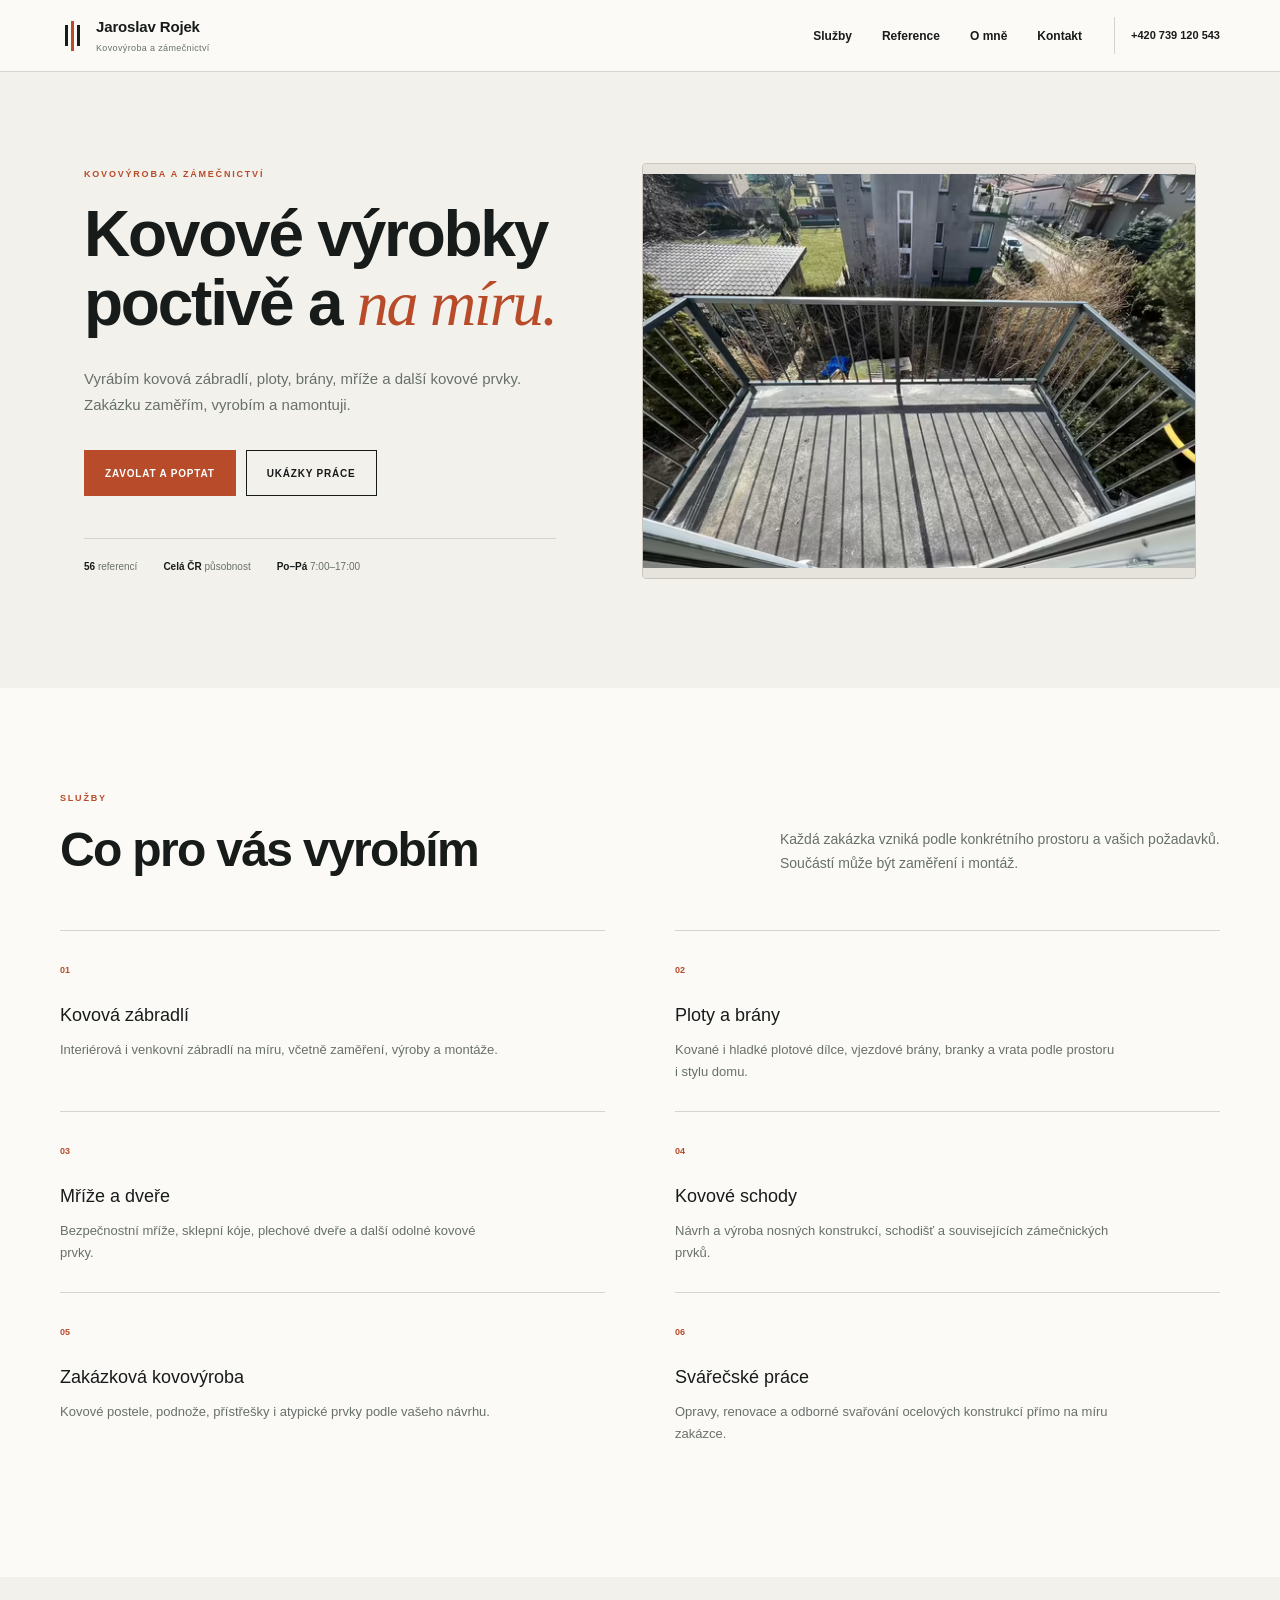
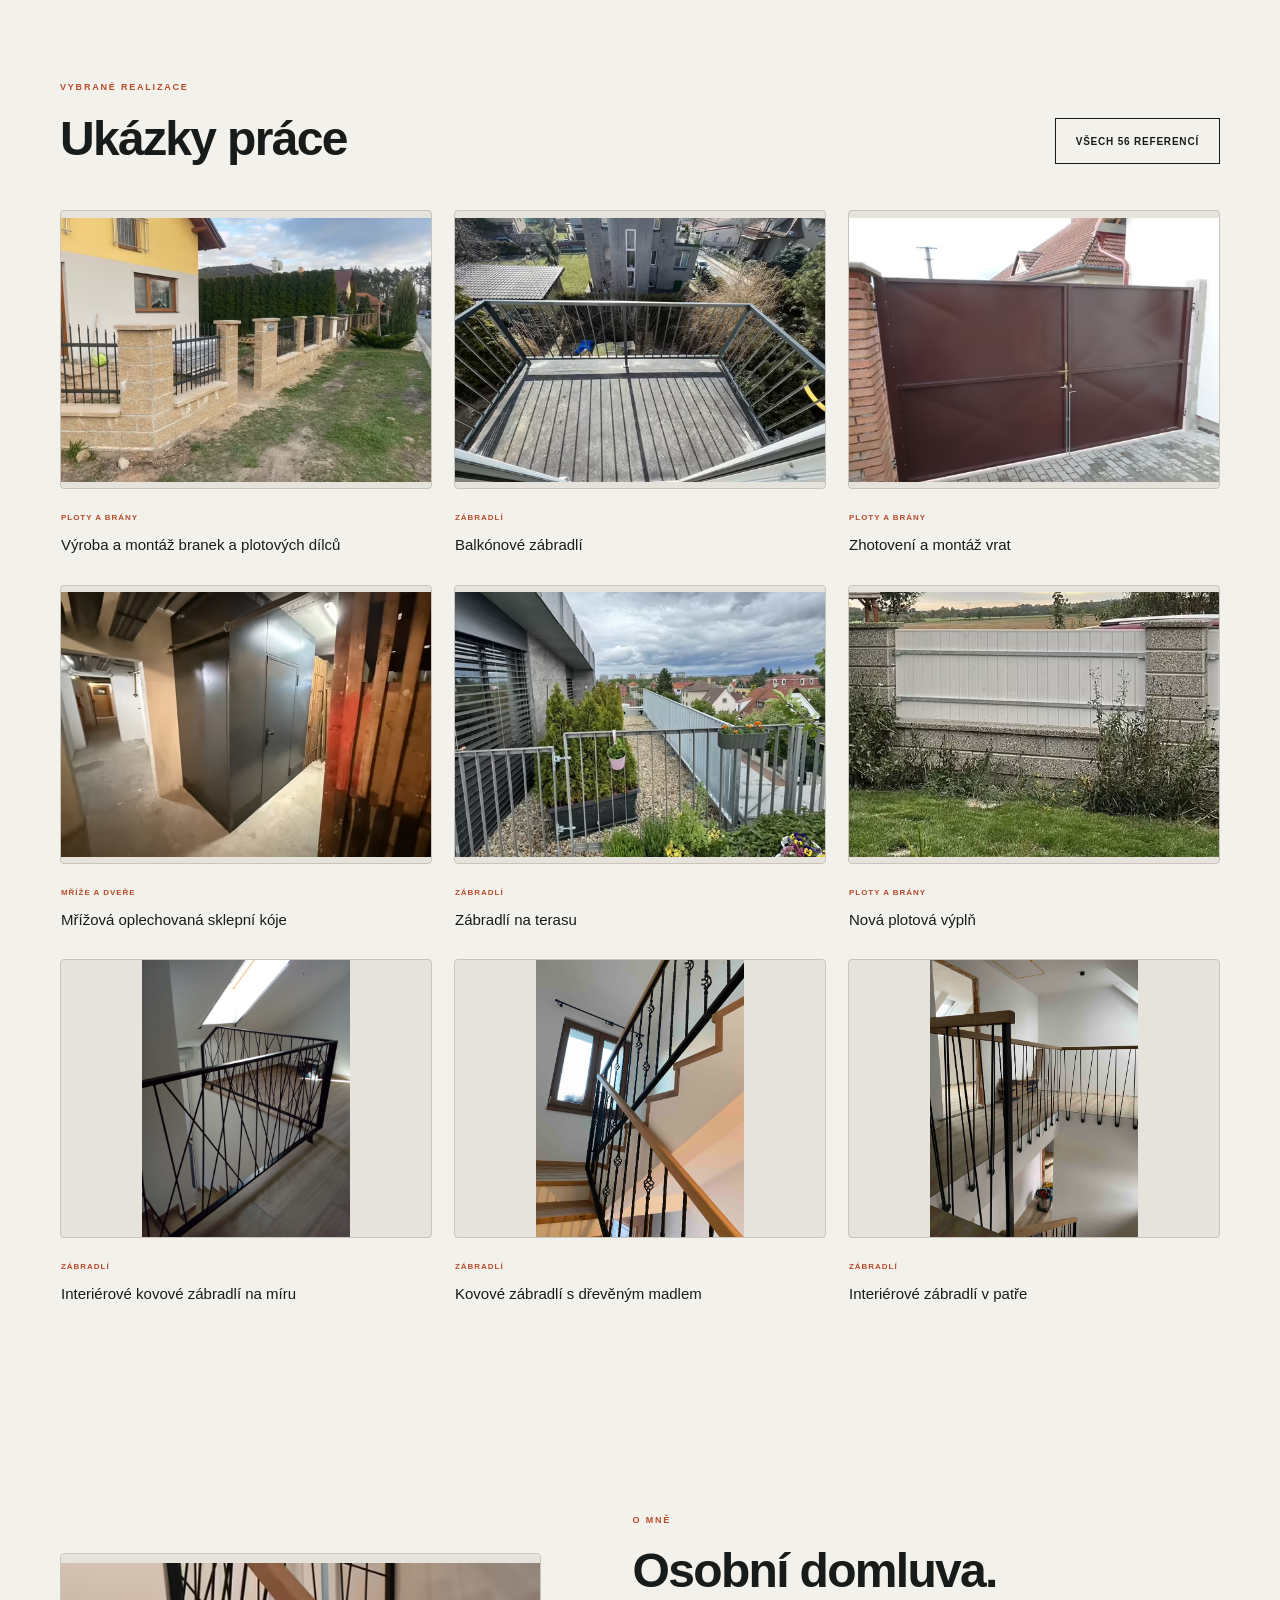
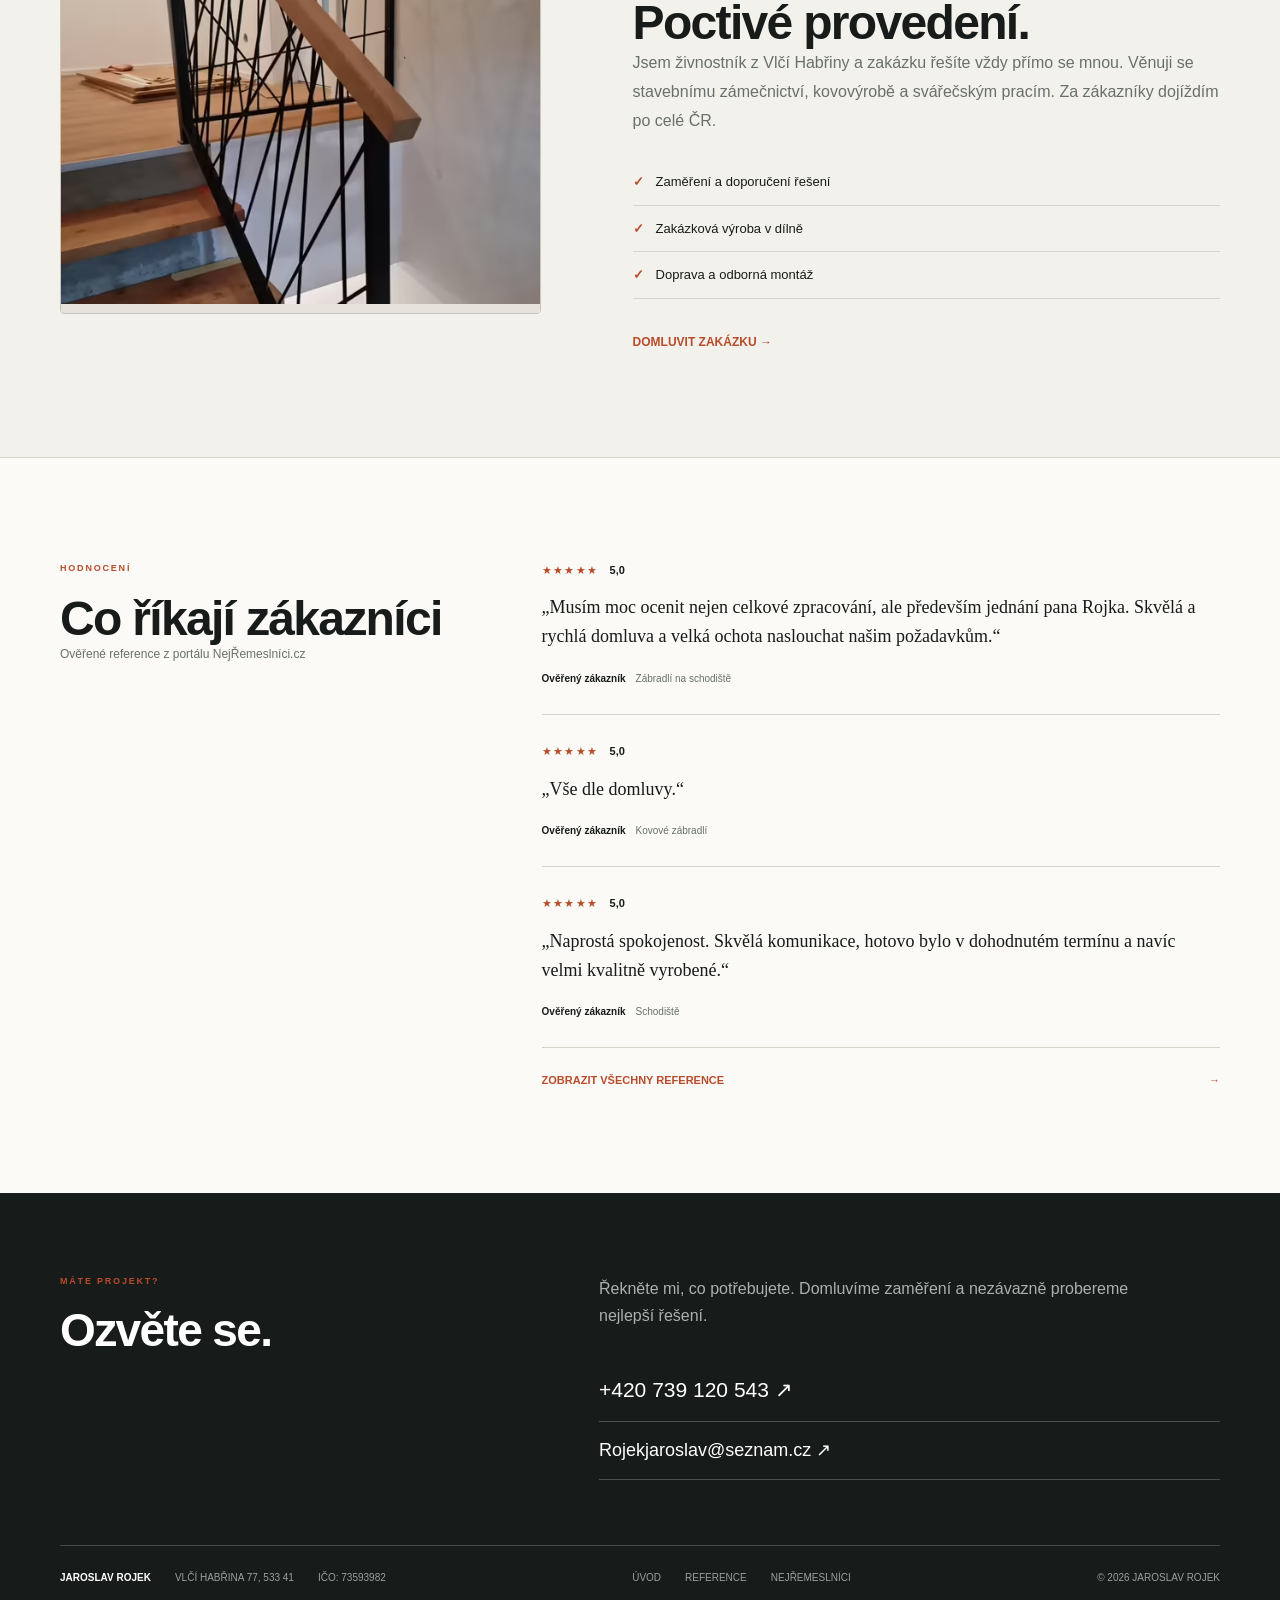
==== commit d4755b78: "Apply client copy corrections and add interior railing photos" ====
--- a/index.html
+++ b/index.html
@@ -1,2 +1,2 @@
-<!DOCTYPE html><html lang="cs"><head><meta charSet="utf-8"/><meta name="viewport" content="width=device-width, initial-scale=1"/><link rel="preload" href="/realizace/balkonove-zabradli.avif" as="image"/><link rel="preload" href="/reference-images/568648-vyroba-a-montaz-branek-a-plotovych-dilcu.avif" as="image"/><link rel="preload" href="/reference-images/715428-balkonove-zabradli.avif" as="image"/><link rel="preload" href="/reference-images/686558-zhotoveni-a-montaz-vrat.avif" as="image"/><link rel="preload" href="/reference-images/906261-mrizova-oplechovana-sklepni-koje.avif" as="image"/><link rel="preload" href="/reference-images/782161-zabradli-na-terasu.avif" as="image"/><link rel="preload" href="/reference-images/682823-nova-plotova-vypln.avif" as="image"/><link rel="preload" href="/reference-images/829763-zabradli-na-schodiste.avif" as="image"/><link rel="stylesheet" href="/_next/static/css/index.Bla5kXXj.css" data-rsc-css-href="/_next/static/css/index.Bla5kXXj.css" data-precedence="vite-rsc/importer-resources"/><link rel="modulepreload" fetchPriority="low" href="/_next/static/chunks/index-D1frhrY7.js"/><script src="/_next/static/chunks/rolldown-runtime-C60lm6uB.js" type="module" async=""></script><script src="/_next/static/chunks/framework-BgSIrAUN.js" type="module" async=""></script><link rel="modulepreload" href="/_next/static/chunks/layout-segment-context-BR52dmuB.js" crossorigin=""/><title>Jaroslav Rojek | Zakázková kovovýroba a zámečnictví</title><meta name="description" content="Kovaná zábradlí, ploty, brány, mříže, zámečnické a svářečské práce. Zakázková výroba Jaroslav Rojek, Vlčí Habřina."/><meta property="og:title" content="Jaroslav Rojek | Kovovýroba a zámečnictví"/><meta property="og:description" content="Kovové výrobky poctivě a na míru."/><meta property="og:type" content="website"/><meta property="og:locale" content="cs_CZ"/><meta name="twitter:card" content="summary"/><meta name="twitter:title" content="Jaroslav Rojek | Kovovýroba a zámečnictví"/><meta name="twitter:description" content="Kovové výrobky poctivě a na míru."/><link rel="shortcut icon" href="/favicon.svg"/><link rel="icon" href="/favicon.svg"/><script>Object.assign(((self[Symbol.for("vinext.navigationRuntime")]??={bootstrap:{routeManifest:null},functions:{}}).bootstrap.rsc??={rsc:[]}),{params:{},nav:{"pathname":"/","searchParams":[]}})</script><link rel="modulepreload" href="/_next/static/chunks/index-D1frhrY7.js" />
-</head><body><header class="site-header"><a class="brand" href="/" aria-label="Jaroslav Rojek – úvodní stránka"><span class="mark" aria-hidden="true"><i></i><i></i><i></i></span><span><b>Jaroslav Rojek</b><small>Kovovýroba a zámečnictví</small></span></a><nav aria-label="Hlavní navigace"><a href="/#sluzby">Služby</a><a href="/reference">Reference</a><a href="/#o-mne">O mně</a><a href="/#kontakt">Kontakt</a></nav><span class="header-phone"><span class="phone-label-desktop">+420 739 120 543</span><span class="phone-label-mobile">739 120 543</span></span></header><main><section class="hero"><div class="hero-copy"><span class="eyebrow">KOVOVÝROBA A ZÁMEČNICTVÍ</span><h1>Kovové výrobky<br/>poctivě a <em>na míru.</em></h1><p>Vyrábím kovaná zábradlí, ploty, brány, mříže a další kovové prvky. Zakázku zaměřím, vyrobím a namontuji.</p><div class="hero-actions"><a class="button primary" href="tel:+420739120543">Zavolat a poptat</a><a class="button secondary" href="/reference">Ukázky práce</a></div><div class="hero-facts"><span><b>56</b> referencí</span><span><b>125 km</b> dojezd</span><span><b>Po–Pá</b> 7:00–17:00</span></div></div><div class="hero-visual"><img src="/realizace/balkonove-zabradli.avif" alt="Zakázkově vyrobené kovové balkonové zábradlí"/></div></section><section class="section services-section" id="sluzby"><div class="section-heading"><div><span class="eyebrow">SLUŽBY</span><h2>Co pro vás vyrobím</h2></div><p>Každá zakázka vzniká podle konkrétního prostoru a vašich požadavků. Součástí může být zaměření i montáž.</p></div><div class="services-grid"><article class="service-card"><span>01</span><h3>Kovaná zábradlí</h3><p>Interiérová i venkovní zábradlí na míru, včetně zaměření, výroby a montáže.</p></article><article class="service-card"><span>02</span><h3>Ploty a brány</h3><p>Kované i hladké plotové dílce, vjezdové brány, branky a vrata podle prostoru i stylu domu.</p></article><article class="service-card"><span>03</span><h3>Mříže a dveře</h3><p>Bezpečnostní mříže, sklepní kóje, plechové dveře a další odolné kovové prvky.</p></article><article class="service-card"><span>04</span><h3>Kovové schody</h3><p>Návrh a výroba nosných konstrukcí, schodišť a souvisejících zámečnických prvků.</p></article><article class="service-card"><span>05</span><h3>Zakázková kovovýroba</h3><p>Kovové postele, podnože, přístřešky i atypické prvky podle vašeho návrhu.</p></article><article class="service-card"><span>06</span><h3>Svářečské práce</h3><p>Opravy, renovace a odborné svařování ocelových konstrukcí přímo na míru zakázce.</p></article></div></section><section class="work-section"><div class="work-heading"><div><span class="eyebrow">VYBRANÉ REALIZACE</span><h2>Ukázky práce</h2></div><a class="button secondary" href="/reference">Všech 56 referencí</a></div><div class="work-grid"><article class="work-card"><img src="/reference-images/568648-vyroba-a-montaz-branek-a-plotovych-dilcu.avif" alt="Výroba a montáž branek a plotových dílců"/><div><span>Ploty a brány</span><h3>Výroba a montáž branek a plotových dílců</h3></div></article><article class="work-card"><img src="/reference-images/715428-balkonove-zabradli.avif" alt="Balkónové zábradlí"/><div><span>Zábradlí</span><h3>Balkónové zábradlí</h3></div></article><article class="work-card"><img src="/reference-images/686558-zhotoveni-a-montaz-vrat.avif" alt="Zhotovení a montáž vrat"/><div><span>Ploty a brány</span><h3>Zhotovení a montáž vrat</h3></div></article><article class="work-card"><img src="/reference-images/906261-mrizova-oplechovana-sklepni-koje.avif" alt="Mřížová oplechovaná sklepní kóje"/><div><span>Mříže a dveře</span><h3>Mřížová oplechovaná sklepní kóje</h3></div></article><article class="work-card"><img src="/reference-images/782161-zabradli-na-terasu.avif" alt="Zábradlí na terasu"/><div><span>Zábradlí</span><h3>Zábradlí na terasu</h3></div></article><article class="work-card"><img src="/reference-images/682823-nova-plotova-vypln.avif" alt="Nová plotová výplň"/><div><span>Ploty a brány</span><h3>Nová plotová výplň</h3></div></article></div></section><section class="section about-section" id="o-mne"><div class="about-image"><img src="/reference-images/829763-zabradli-na-schodiste.avif" alt="Moderní interiérové zábradlí vyrobené na míru"/></div><div class="about-copy"><span class="eyebrow">O MNĚ</span><h2>Osobní domluva.<br/>Poctivé provedení.</h2><p>Jsem živnostník z Vlčí Habřiny a zakázku řešíte vždy přímo se mnou. Věnuji se stavebnímu zámečnictví, kovovýrobě a svářečským pracím. Za zákazníky dojíždím až 125 km.</p><ul><li>Zaměření a doporučení řešení</li><li>Zakázková výroba v dílně</li><li>Doprava a odborná montáž</li></ul><a class="text-link" href="tel:+420739120543">Domluvit zakázku →</a></div></section><section class="testimonials-section"><div class="testimonial-intro"><span class="eyebrow">HODNOCENÍ</span><h2>Co říkají zákazníci</h2><p>Ověřené reference z portálu NejŘemeslníci.cz</p></div><div class="testimonial-list"><blockquote><div class="stars">★★★★★ <span>5,0</span></div><p>„<!-- -->Musím moc ocenit nejen celkové zpracování, ale především jednání pana Rojka. Skvělá a rychlá domluva a velká ochota naslouchat našim požadavkům.<!-- -->“</p><footer><b>Ověřený zákazník</b><span>Zábradlí na schodiště</span></footer></blockquote><blockquote><div class="stars">★★★★★ <span>5,0</span></div><p>„<!-- -->Vše dle domluvy.<!-- -->“</p><footer><b>Ověřený zákazník</b><span>Kovové zábradlí</span></footer></blockquote><blockquote><div class="stars">★★★★★ <span>5,0</span></div><p>„<!-- -->Naprostá spokojenost. Skvělá komunikace, hotovo bylo v dohodnutém termínu a navíc velmi kvalitně vyrobené.<!-- -->“</p><footer><b>Ověřený zákazník</b><span>Schodiště</span></footer></blockquote><a class="all-reviews" href="/reference">Zobrazit všechny reference <span>→</span></a></div></section></main><footer class="footer" id="kontakt"><div class="footer-main"><div class="footer-title"><span class="eyebrow light">MÁTE PROJEKT?</span><h2>Ozvěte se.</h2></div><div class="footer-contact"><p>Řekněte mi, co potřebujete. Domluvíme zaměření a nezávazně probereme nejlepší řešení.</p><span class="big-contact">+420 739 120 543</span><span class="big-contact mail">Rojekjaroslav@seznam.cz</span></div></div><div class="footer-bottom"><div><b>Jaroslav Rojek</b><span>Vlčí Habřina 77, 533 41</span><span>IČO: 73593982</span></div><div class="footer-links"><a href="/">Úvod</a><a href="/reference">Reference</a><a href="https://www.nejremeslnici.cz/profil/87059-jaroslav-rojek" target="_blank" rel="noreferrer">NejŘemeslníci</a></div><span>© <!-- -->2026<!-- --> Jaroslav Rojek</span></div></footer><script type="module" src="/_next/static/chunks/index-D1frhrY7.js" id="_R_" async=""></script><script>((self[Symbol.for("vinext.navigationRuntime")]??={bootstrap:{routeManifest:null},functions:{}}).bootstrap.rsc??={rsc:[]}).rsc.push("2:I[\"8c0f216c4604\",[],\"Children\",1]\n")</script><script>((self[Symbol.for("vinext.navigationRuntime")]??={bootstrap:{routeManifest:null},functions:{}}).bootstrap.rsc??={rsc:[]}).rsc.push("3:I[\"593f344dc510\",[],\"GlobalErrorBoundary\",1]\n")</script><script>((self[Symbol.for("vinext.navigationRuntime")]??={bootstrap:{routeManifest:null},functions:{}}).bootstrap.rsc??={rsc:[]}).rsc.push("4:I[\"0b874ad30386\",[],\"default\",1]\n")</script><script>((self[Symbol.for("vinext.navigationRuntime")]??={bootstrap:{routeManifest:null},functions:{}}).bootstrap.rsc??={rsc:[]}).rsc.push("5:I[\"593f344dc510\",[],\"ErrorBoundary\",1]\n")</script><script>((self[Symbol.for("vinext.navigationRuntime")]??={bootstrap:{routeManifest:null},functions:{}}).bootstrap.rsc??={rsc:[]}).rsc.push("6:I[\"15c18cfaeeff\",[],\"LayoutSegmentProvider\",1]\n")</script><script>((self[Symbol.for("vinext.navigationRuntime")]??={bootstrap:{routeManifest:null},functions:{}}).bootstrap.rsc??={rsc:[]}).rsc.push("7:I[\"8c0f216c4604\",[],\"Slot\",1]\n")</script><script>((self[Symbol.for("vinext.navigationRuntime")]??={bootstrap:{routeManifest:null},functions:{}}).bootstrap.rsc??={rsc:[]}).rsc.push("8:I[\"9276801271d6\",[],\"AppRouterScrollTarget\",1]\n")</script><script>((self[Symbol.for("vinext.navigationRuntime")]??={bootstrap:{routeManifest:null},functions:{}}).bootstrap.rsc??={rsc:[]}).rsc.push("9:I[\"593f344dc510\",[],\"RedirectBoundary\",1]\n")</script><script>((self[Symbol.for("vinext.navigationRuntime")]??={bootstrap:{routeManifest:null},functions:{}}).bootstrap.rsc??={rsc:[]}).rsc.push(":HL[\"/_next/static/css/index.Bla5kXXj.css\",\"style\"     ]\n")</script><script>((self[Symbol.for("vinext.navigationRuntime")]??={bootstrap:{routeManifest:null},functions:{}}).bootstrap.rsc??={rsc:[]}).rsc.push("0:{\"__route\":\"route:/\",\"__interceptionContext\":null,\"__layoutIds\":[\"layout:/\"],\"__rootLayout\":\"/\",\"__sourcePage\":\"/page\",\"page:/\":\"$L1\",\"layout:/\":[[[[\"$\",\"link\",\"css:/_next/static/css/index.Bla5kXXj.css\",{\"rel\":\"stylesheet\",\"precedence\":\"vite-rsc/importer-resources\",\"href\":\"/_next/static/css/index.Bla5kXXj.css\",\"data-rsc-css-href\":\"/_next/static/css/index.Bla5kXXj.css\"}],\"$undefined\"],[\"$\",\"html\",null,{\"lang\":\"cs\",\"children\":[\"$\",\"body\",null,{\"children\":[\"$\",\"$L2\",null,{}]}]}]],null],\"route:/\":[[[\"$\",\"meta\",null,{\"charSet\":\"utf-8\"}],[[\"$\",\"title\",\"0\",{\"children\":\"Jaroslav Rojek | Zakázková kovovýroba a zámečnictví\"}],[\"$\",\"meta\",\"1\",{\"name\":\"description\",\"content\":\"Kovaná zábradlí, ploty, brány, mříže, zámečnické a svářečské práce. Zakázková výroba Jaroslav Rojek, Vlčí Habřina.\"}],[\"$\",\"meta\",\"2\",{\"property\":\"og:title\",\"content\":\"Jaroslav Rojek | Kovovýroba a zámečnictví\"}],[\"$\",\"meta\",\"3\",{\"property\":\"og:description\",\"content\":\"Kovové výrobky poctivě a na míru.\"}],[\"$\",\"meta\",\"4\",{\"property\":\"og:type\",\"content\":\"website\"}],[\"$\",\"meta\",\"5\",{\"property\":\"og:locale\",\"content\":\"cs_CZ\"}],[\"$\",\"meta\",\"6\",{\"name\":\"twitter:card\",\"content\":\"summary\"}],[\"$\",\"meta\",\"7\",{\"name\":\"twitter:title\",\"content\":\"Jaroslav Rojek | Kovovýroba a zámečnictví\"}],[\"$\",\"meta\",\"8\",{\"name\":\"twitter:description\",\"content\":\"Kovové výrobky poctivě a na míru.\"}],[\"$\",\"link\",\"9\",{\"rel\":\"shortcut icon\",\"href\":\"/favicon.svg\"}],[\"$\",\"link\",\"10\",{\"rel\":\"icon\",\"href\":\"/favicon.svg\"}]],[[\"$\",\"meta\",\"0\",{\"name\":\"viewport\",\"content\":\"width=device-width, initial-scale=1\"}]]],[\"$\",\"$L3\",null,{\"fallback\":\"$4\",\"children\":[\"$\",\"$L5\",null,{\"fallback\":\"$4\",\"children\":[\"$\",\"$L6\",null,{\"providerId\":\"layout:/\",\"segmentMap\":{\"children\":[]},\"children\":[\"$\",\"$L7\",null,{\"id\":\"layout:/\",\"parallelSlots\":\"$undefined\",\"children\":[\"$\",\"$L8\",null,{\"children\":[\"$\",\"$L9\",null,{\"children\":[[\"$\",\"$L6\",null,{\"providerId\":\"page:/\",\"segmentMap\":{\"children\":[\"__PAGE__\"]},\"children\":[\"$\",\"$L7\",null,{\"id\":\"page:/\"}]}],null]}]}]}]}]}]}],null,null],\"__layoutFlags\":{\"layout:/\":\"s\"},\"__artifactCompatibility\":{\"schemaVersion\":1,\"graphVersion\":\"app-route-graph:1177fd80f83fa7b0\",\"deploymentVersion\":\"aa1248ac-b699-44e0-9c57-9389e3dcd22d\",\"appElementsSchemaVersion\":1,\"rscPayloadSchemaVersion\":1,\"rootBoundaryId\":\"/\",\"renderEpoch\":null},\"__renderObservation\":{\"schemaVersion\":1,\"output\":{\"kind\":\"app-rsc\",\"mountedSlotsFingerprint\":null,\"renderEpoch\":null,\"rootBoundaryId\":\"/\",\"routeId\":\"route:/\"},\"completeness\":\"partial\",\"boundaryOutcome\":{\"kind\":\"unknown\"},\"requestApis\":[{\"kind\":\"connection\",\"status\":\"unknown\"},{\"kind\":\"cookies\",\"status\":\"unknown\"},{\"kind\":\"draftMode\",\"status\":\"unknown\"},{\"kind\":\"headers\",\"status\":\"unknown\"},{\"kind\":\"params\",\"status\":\"unknown\"},{\"kind\":\"searchParams\",\"status\":\"unknown\"}],\"dynamicFetches\":[],\"cacheTags\":[\"/\",\"_N_T_/\",\"_N_T_/index\",\"_N_T_/layout\",\"_N_T_/page\"],\"pathTags\":[\"/\"],\"cacheability\":\"unknown\",\"downgrade\":{\"target\":\"freshRender\",\"reasons\":[{\"code\":\"CP_DOWNGRADE_CACHEABILITY_UNKNOWN\",\"target\":\"freshRender\"},{\"code\":\"CP_DOWNGRADE_INCOMPLETE_OBSERVATION\",\"completeness\":\"partial\",\"target\":\"freshRender\"},{\"code\":\"CP_DOWNGRADE_UNKNOWN_REQUEST_API\",\"requestApi\":\"connection\",\"target\":\"freshRender\"},{\"code\":\"CP_DOWNGRADE_UNKNOWN_REQUEST_API\",\"requestApi\":\"cookies\",\"target\":\"freshRender\"},{\"code\":\"CP_DOWNGRADE_UNKNOWN_REQUEST_API\",\"requestApi\":\"draftMode\",\"target\":\"freshRender\"},{\"code\":\"CP_DOWNGRADE_UNKNOWN_REQUEST_API\",\"requestApi\":\"headers\",\"target\":\"freshRender\"},{\"code\":\"CP_DOWNGRADE_UNKNOWN_REQUEST_API\",\"requestApi\":\"params\",\"target\":\"freshRender\"},{\"code\":\"CP_DOWNGRADE_UNKNOWN_REQUEST_API\",\"requestApi\":\"searchParams\",\"target\":\"freshRender\"}],\"fallback\":{\"kind\":\"breakerFallback\",\"code\":\"CP_PRIVATE_DYNAMIC_DOWNGRADE\",\"mode\":\"renderFresh\",\"scope\":\"affectedOutput\",\"fields\":{\"reasonCodes\":[\"CP_DOWNGRADE_CACHEABILITY_UNKNOWN\",\"CP_DOWNGRADE_INCOMPLETE_OBSERVATION\",\"CP_DOWNGRADE_UNKNOWN_REQUEST_API\",\"CP_DOWNGRADE_UNKNOWN_REQUEST_API\",\"CP_DOWNGRADE_UNKNOWN_REQUEST_API\",\"CP_DOWNGRADE_UNKNOWN_REQUEST_API\",\"CP_DOWNGRADE_UNKNOWN_REQUEST_API\",\"CP_DOWNGRADE_UNKNOWN_REQUEST_API\"],\"target\":\"freshRender\"}},\"isPublicCacheCandidate\":false}}}\n")</script><script>((self[Symbol.for("vinext.navigationRuntime")]??={bootstrap:{routeManifest:null},functions:{}}).bootstrap.rsc??={rsc:[]}).rsc.push(":HL[\"/realizace/balkonove-zabradli.avif\",\"image\"]\n")</script><script>((self[Symbol.for("vinext.navigationRuntime")]??={bootstrap:{routeManifest:null},functions:{}}).bootstrap.rsc??={rsc:[]}).rsc.push("1:[[\"$\",\"header\",null,{\"className\":\"site-header\",\"children\":[[\"$\",\"a\",null,{\"className\":\"brand\",\"href\":\"/\",\"aria-label\":\"Jaroslav Rojek – úvodní stránka\",\"children\":[[\"$\",\"span\",null,{\"className\":\"mark\",\"aria-hidden\":\"true\",\"children\":[[\"$\",\"i\",null,{}],[\"$\",\"i\",null,{}],[\"$\",\"i\",null,{}]]}],[\"$\",\"span\",null,{\"children\":[[\"$\",\"b\",null,{\"children\":\"Jaroslav Rojek\"}],[\"$\",\"small\",null,{\"children\":\"Kovovýroba a zámečnictví\"}]]}]]}],[\"$\",\"nav\",null,{\"aria-label\":\"Hlavní navigace\",\"children\":[[\"$\",\"a\",null,{\"href\":\"/#sluzby\",\"children\":\"Služby\"}],[\"$\",\"a\",null,{\"href\":\"/reference\",\"children\":\"Reference\"}],[\"$\",\"a\",null,{\"href\":\"/#o-mne\",\"children\":\"O mně\"}],[\"$\",\"a\",null,{\"href\":\"/#kontakt\",\"children\":\"Kontakt\"}]]}],[\"$\",\"span\",null,{\"className\":\"header-phone\",\"children\":[[\"$\",\"span\",null,{\"className\":\"phone-label-desktop\",\"children\":\"+420 739 120 543\"}],[\"$\",\"span\",null,{\"className\":\"phone-label-mobile\",\"children\":\"739 120 543\"}]]}]]}],[\"$\",\"main\",null,{\"children\":[[\"$\",\"section\",null,{\"className\":\"hero\",\"children\":[[\"$\",\"div\",null,{\"className\":\"hero-copy\",\"children\":[[\"$\",\"span\",null,{\"className\":\"eyebrow\",\"children\":\"KOVOVÝROBA A ZÁMEČNICTVÍ\"}],[\"$\",\"h1\",null,{\"children\":[\"Kovové výrobky\",[\"$\",\"br\",null,{}],\"poctivě a \",[\"$\",\"em\",null,{\"children\":\"na míru.\"}]]}],[\"$\",\"p\",null,{\"children\":\"Vyrábím kovaná zábradlí, ploty, brány, mříže a další kovové prvky. Zakázku zaměřím, vyrobím a namontuji.\"}],[\"$\",\"div\",null,{\"className\":\"hero-actions\",\"children\":[[\"$\",\"a\",null,{\"className\":\"button primary\",\"href\":\"tel:+420739120543\",\"children\":\"Zavolat a poptat\"}],[\"$\",\"a\",null,{\"className\":\"button secondary\",\"href\":\"/reference\",\"children\":\"Ukázky práce\"}]]}],[\"$\",\"div\",null,{\"className\":\"hero-facts\",\"children\":[[\"$\",\"span\",null,{\"children\":[[\"$\",\"b\",null,{\"children\":\"56\"}],\" referencí\"]}],[\"$\",\"span\",null,{\"children\":[[\"$\",\"b\",null,{\"children\":\"125 km\"}],\" dojezd\"]}],[\"$\",\"span\",null,{\"children\":[[\"$\",\"b\",null,{\"children\":\"Po–Pá\"}],\" 7:00–17:00\"]}]]}]]}],[\"$\",\"div\",null,{\"className\":\"hero-visual\",\"children\":[\"$\",\"img\",null,{\"src\":\"/realizace/balkonove-zabradli.avif\",\"alt\":\"Zakázkově vyrobené kovové balkonové zábradlí\"}]}]]}],[\"$\",\"section\",null,{\"className\":\"section services-section\",\"id\":\"sluzby\",\"children\":[[\"$\",\"div\",null,{\"className\":\"section-heading\",\"children\":[[\"$\",\"div\",null,{\"children\":[[\"$\",\"span\",null,{\"className\":\"eyebrow\",\"children\":\"SLUŽBY\"}],[\"$\",\"h2\",null,{\"children\":\"Co pro vás vyrobím\"}]]}],[\"$\",\"p\",null,{\"children\":\"Každá zakázka vzniká podle konkrétního prostoru a vašich požadavků. Součástí může být zaměření i montáž.\"}]]}],[\"$\",\"div\",null,{\"className\":\"services-grid\",\"children\":[[\"$\",\"article\",\"01\",{\"className\":\"service-card\",\"children\":[[\"$\",\"span\",null,{\"children\":\"01\"}],[\"$\",\"h3\",null,{\"children\":\"Kovaná zábradlí\"}],[\"$\",\"p\",null,{\"children\":\"Interiérová i venkovní zábradlí na míru, včetně zaměření, výroby a montáže.\"}]]}],[\"$\",\"article\",\"02\",{\"className\":\"service-card\",\"children\":[[\"$\",\"span\",null,{\"children\":\"02\"}],[\"$\",\"h3\",null,{\"children\":\"Ploty a brány\"}],[\"$\",\"p\",null,{\"children\":\"Kované i hladké plotové dílce, vjezdové brány, branky a vrata podle prostoru i stylu domu.\"}]]}],[\"$\",\"article\",\"03\",{\"className\":\"service-card\",\"children\":[[\"$\",\"span\",null,{\"children\":\"03\"}],[\"$\",\"h3\",null,{\"children\":\"Mříže a dveře\"}],[\"$\",\"p\",null,{\"children\":\"Bezpečnostní mříže, sklepní kóje, plechové dveře a další odolné kovové prvky.\"}]]}],[\"$\",\"article\",\"04\",{\"className\":\"service-card\",\"children\":[[\"$\",\"span\",null,{\"children\":\"04\"}],[\"$\",\"h3\",null,{\"children\":\"Kovové schody\"}],[\"$\",\"p\",null,{\"children\":\"Návrh a výroba nosných konstrukcí, schodišť a souvisejících zámečnických prvků.\"}]]}],[\"$\",\"article\",\"05\",{\"className\":\"service-card\",\"children\":[[\"$\",\"span\",null,{\"children\":\"05\"}],[\"$\",\"h3\",null,{\"children\":\"Zakázková kovovýroba\"}],[\"$\",\"p\",null,{\"children\":\"Kovové postele, podnože, přístřešky i atypické prvky podle vašeho návrhu.\"}]]}],[\"$\",\"article\",\"06\",{\"className\":\"service-card\",\"children\":[[\"$\",\"span\",null,{\"children\":\"06\"}],[\"$\",\"h3\",null,{\"children\":\"Svářečské práce\"}],[\"$\",\"p\",null,{\"children\":\"Opravy, renovace a odborné svařování ocelových konstrukcí přímo na míru zakázce.\"}]]}]]}]]}],[\"$\",\"section\",null,{\"className\":\"work-section\",\"children\":[[\"$\",\"div\",null,{\"className\":\"work-heading\",\"children\":[[\"$\",\"div\",null,{\"children\":[[\"$\",\"span\",null,{\"className\":\"eyebrow\",\"children\":\"VYBRANÉ REALIZACE\"}],[\"$\",\"h2\",null,{\"children\":\"Ukázky práce\"}]]}],[\"$\",\"a\",null,{\"className\":\"button secondary\",\"href\":\"/reference\",\"children\":\"Všech 56 referencí\"}]]}],[\"$\",\"div\",null,{\"className\":\"work-grid\",\"children\":[[\"$\",\"article\",\"568648-vyroba-a-montaz-branek-a-plotovych-dilcu\",{\"className\":\"work-card\",\"children\":[\"$La\",\"$Lb\"]}],\"$Lc\",\"$Ld\",\"$Le\",\"$Lf\",\"$L10\"]}]]}],\"$L11\",\"$L12\"]}],\"$L13\"]\n")</script><script>((self[Symbol.for("vinext.navigationRuntime")]??={bootstrap:{routeManifest:null},functions:{}}).bootstrap.rsc??={rsc:[]}).rsc.push(":HL[\"/reference-images/568648-vyroba-a-montaz-branek-a-plotovych-dilcu.avif\",\"image\"]\n")</script><script>((self[Symbol.for("vinext.navigationRuntime")]??={bootstrap:{routeManifest:null},functions:{}}).bootstrap.rsc??={rsc:[]}).rsc.push(":HL[\"/reference-images/715428-balkonove-zabradli.avif\",\"image\"]\n")</script><script>((self[Symbol.for("vinext.navigationRuntime")]??={bootstrap:{routeManifest:null},functions:{}}).bootstrap.rsc??={rsc:[]}).rsc.push(":HL[\"/reference-images/686558-zhotoveni-a-montaz-vrat.avif\",\"image\"]\n")</script><script>((self[Symbol.for("vinext.navigationRuntime")]??={bootstrap:{routeManifest:null},functions:{}}).bootstrap.rsc??={rsc:[]}).rsc.push(":HL[\"/reference-images/906261-mrizova-oplechovana-sklepni-koje.avif\",\"image\"]\n")</script><script>((self[Symbol.for("vinext.navigationRuntime")]??={bootstrap:{routeManifest:null},functions:{}}).bootstrap.rsc??={rsc:[]}).rsc.push(":HL[\"/reference-images/782161-zabradli-na-terasu.avif\",\"image\"]\n")</script><script>((self[Symbol.for("vinext.navigationRuntime")]??={bootstrap:{routeManifest:null},functions:{}}).bootstrap.rsc??={rsc:[]}).rsc.push(":HL[\"/reference-images/682823-nova-plotova-vypln.avif\",\"image\"]\n")</script><script>((self[Symbol.for("vinext.navigationRuntime")]??={bootstrap:{routeManifest:null},functions:{}}).bootstrap.rsc??={rsc:[]}).rsc.push(":HL[\"/reference-images/829763-zabradli-na-schodiste.avif\",\"image\"]\n")</script><script>((self[Symbol.for("vinext.navigationRuntime")]??={bootstrap:{routeManifest:null},functions:{}}).bootstrap.rsc??={rsc:[]}).rsc.push("a:[\"$\",\"img\",null,{\"src\":\"/reference-images/568648-vyroba-a-montaz-branek-a-plotovych-dilcu.avif\",\"alt\":\"Výroba a montáž branek a plotových dílců\"}]\n")</script><script>((self[Symbol.for("vinext.navigationRuntime")]??={bootstrap:{routeManifest:null},functions:{}}).bootstrap.rsc??={rsc:[]}).rsc.push("b:[\"$\",\"div\",null,{\"children\":[[\"$\",\"span\",null,{\"children\":\"Ploty a brány\"}],[\"$\",\"h3\",null,{\"children\":\"Výroba a montáž branek a plotových dílců\"}]]}]\n")</script><script>((self[Symbol.for("vinext.navigationRuntime")]??={bootstrap:{routeManifest:null},functions:{}}).bootstrap.rsc??={rsc:[]}).rsc.push("c:[\"$\",\"article\",\"715428-balkonove-zabradli\",{\"className\":\"work-card\",\"children\":[[\"$\",\"img\",null,{\"src\":\"/reference-images/715428-balkonove-zabradli.avif\",\"alt\":\"Balkónové zábradlí\"}],[\"$\",\"div\",null,{\"children\":[[\"$\",\"span\",null,{\"children\":\"Zábradlí\"}],[\"$\",\"h3\",null,{\"children\":\"Balkónové zábradlí\"}]]}]]}]\n")</script><script>((self[Symbol.for("vinext.navigationRuntime")]??={bootstrap:{routeManifest:null},functions:{}}).bootstrap.rsc??={rsc:[]}).rsc.push("d:[\"$\",\"article\",\"686558-zhotoveni-a-montaz-vrat\",{\"className\":\"work-card\",\"children\":[[\"$\",\"img\",null,{\"src\":\"/reference-images/686558-zhotoveni-a-montaz-vrat.avif\",\"alt\":\"Zhotovení a montáž vrat\"}],[\"$\",\"div\",null,{\"children\":[[\"$\",\"span\",null,{\"children\":\"Ploty a brány\"}],[\"$\",\"h3\",null,{\"children\":\"Zhotovení a montáž vrat\"}]]}]]}]\n")</script><script>((self[Symbol.for("vinext.navigationRuntime")]??={bootstrap:{routeManifest:null},functions:{}}).bootstrap.rsc??={rsc:[]}).rsc.push("e:[\"$\",\"article\",\"906261-mrizova-oplechovana-sklepni-koje\",{\"className\":\"work-card\",\"children\":[[\"$\",\"img\",null,{\"src\":\"/reference-images/906261-mrizova-oplechovana-sklepni-koje.avif\",\"alt\":\"Mřížová oplechovaná sklepní kóje\"}],[\"$\",\"div\",null,{\"children\":[[\"$\",\"span\",null,{\"children\":\"Mříže a dveře\"}],[\"$\",\"h3\",null,{\"children\":\"Mřížová oplechovaná sklepní kóje\"}]]}]]}]\n")</script><script>((self[Symbol.for("vinext.navigationRuntime")]??={bootstrap:{routeManifest:null},functions:{}}).bootstrap.rsc??={rsc:[]}).rsc.push("f:[\"$\",\"article\",\"782161-zabradli-na-terasu\",{\"className\":\"work-card\",\"children\":[[\"$\",\"img\",null,{\"src\":\"/reference-images/782161-zabradli-na-terasu.avif\",\"alt\":\"Zábradlí na terasu\"}],[\"$\",\"div\",null,{\"children\":[[\"$\",\"span\",null,{\"children\":\"Zábradlí\"}],[\"$\",\"h3\",null,{\"children\":\"Zábradlí na terasu\"}]]}]]}]\n")</script><script>((self[Symbol.for("vinext.navigationRuntime")]??={bootstrap:{routeManifest:null},functions:{}}).bootstrap.rsc??={rsc:[]}).rsc.push("10:[\"$\",\"article\",\"682823-nova-plotova-vypln\",{\"className\":\"work-card\",\"children\":[[\"$\",\"img\",null,{\"src\":\"/reference-images/682823-nova-plotova-vypln.avif\",\"alt\":\"Nová plotová výplň\"}],[\"$\",\"div\",null,{\"children\":[[\"$\",\"span\",null,{\"children\":\"Ploty a brány\"}],[\"$\",\"h3\",null,{\"children\":\"Nová plotová výplň\"}]]}]]}]\n")</script><script>((self[Symbol.for("vinext.navigationRuntime")]??={bootstrap:{routeManifest:null},functions:{}}).bootstrap.rsc??={rsc:[]}).rsc.push("11:[\"$\",\"section\",null,{\"className\":\"section about-section\",\"id\":\"o-mne\",\"children\":[[\"$\",\"div\",null,{\"className\":\"about-image\",\"children\":[\"$\",\"img\",null,{\"src\":\"/reference-images/829763-zabradli-na-schodiste.avif\",\"alt\":\"Moderní interiérové zábradlí vyrobené na míru\"}]}],[\"$\",\"div\",null,{\"className\":\"about-copy\",\"children\":[[\"$\",\"span\",null,{\"className\":\"eyebrow\",\"children\":\"O MNĚ\"}],[\"$\",\"h2\",null,{\"children\":[\"Osobní domluva.\",[\"$\",\"br\",null,{}],\"Poctivé provedení.\"]}],[\"$\",\"p\",null,{\"children\":\"Jsem živnostník z Vlčí Habřiny a zakázku řešíte vždy přímo se mnou. Věnuji se stavebnímu zámečnictví, kovovýrobě a svářečským pracím. Za zákazníky dojíždím až 125 km.\"}],[\"$\",\"ul\",null,{\"children\":[[\"$\",\"li\",null,{\"children\":\"Zaměření a doporučení řešení\"}],[\"$\",\"li\",null,{\"children\":\"Zakázková výroba v dílně\"}],[\"$\",\"li\",null,{\"children\":\"Doprava a odborná montáž\"}]]}],[\"$\",\"a\",null,{\"className\":\"text-link\",\"href\":\"tel:+420739120543\",\"children\":\"Domluvit zakázku →\"}]]}]]}]\n")</script><script>((self[Symbol.for("vinext.navigationRuntime")]??={bootstrap:{routeManifest:null},functions:{}}).bootstrap.rsc??={rsc:[]}).rsc.push("12:[\"$\",\"section\",null,{\"className\":\"testimonials-section\",\"children\":[[\"$\",\"div\",null,{\"className\":\"testimonial-intro\",\"children\":[[\"$\",\"span\",null,{\"className\":\"eyebrow\",\"children\":\"HODNOCENÍ\"}],[\"$\",\"h2\",null,{\"children\":\"Co říkají zákazníci\"}],[\"$\",\"p\",null,{\"children\":\"Ověřené reference z portálu NejŘemeslníci.cz\"}]]}],[\"$\",\"div\",null,{\"className\":\"testimonial-list\",\"children\":[[[\"$\",\"blockquote\",\"995156-zabradli-na-schodiste\",{\"children\":[[\"$\",\"div\",null,{\"className\":\"stars\",\"children\":[\"★★★★★ \",[\"$\",\"span\",null,{\"children\":\"5,0\"}]]}],[\"$\",\"p\",null,{\"children\":[\"„\",\"Musím moc ocenit nejen celkové zpracování, ale především jednání pana Rojka. Skvělá a rychlá domluva a velká ochota naslouchat našim požadavkům.\",\"“\"]}],[\"$\",\"footer\",null,{\"children\":[[\"$\",\"b\",null,{\"children\":\"Ověřený zákazník\"}],[\"$\",\"span\",null,{\"children\":\"Zábradlí na schodiště\"}]]}]]}],[\"$\",\"blockquote\",\"1020225-kov-zabradli\",{\"children\":[[\"$\",\"div\",null,{\"className\":\"stars\",\"children\":[\"★★★★★ \",[\"$\",\"span\",null,{\"children\":\"5,0\"}]]}],[\"$\",\"p\",null,{\"children\":[\"„\",\"Vše dle domluvy.\",\"“\"]}],[\"$\",\"footer\",null,{\"children\":[[\"$\",\"b\",null,{\"children\":\"Ověřený zákazník\"}],[\"$\",\"span\",null,{\"children\":\"Kovové zábradlí\"}]]}]]}],[\"$\",\"blockquote\",\"934542-schodiste\",{\"children\":[[\"$\",\"div\",null,{\"className\":\"stars\",\"children\":[\"★★★★★ \",[\"$\",\"span\",null,{\"children\":\"5,0\"}]]}],[\"$\",\"p\",null,{\"children\":[\"„\",\"Naprostá spokojenost. Skvělá komunikace, hotovo bylo v dohodnutém termínu a navíc velmi kvalitně vyrobené.\",\"“\"]}],[\"$\",\"footer\",null,{\"children\":[[\"$\",\"b\",null,{\"children\":\"Ověřený zákazník\"}],[\"$\",\"span\",null,{\"children\":\"Schodiště\"}]]}]]}]],[\"$\",\"a\",null,{\"className\":\"all-reviews\",\"href\":\"/reference\",\"children\":[\"Zobrazit všechny reference \",[\"$\",\"span\",null,{\"children\":\"→\"}]]}]]}]]}]\n")</script><script>((self[Symbol.for("vinext.navigationRuntime")]??={bootstrap:{routeManifest:null},functions:{}}).bootstrap.rsc??={rsc:[]}).rsc.push("13:[\"$\",\"footer\",null,{\"className\":\"footer\",\"id\":\"kontakt\",\"children\":[[\"$\",\"div\",null,{\"className\":\"footer-main\",\"children\":[[\"$\",\"div\",null,{\"className\":\"footer-title\",\"children\":[[\"$\",\"span\",null,{\"className\":\"eyebrow light\",\"children\":\"MÁTE PROJEKT?\"}],[\"$\",\"h2\",null,{\"children\":\"Ozvěte se.\"}]]}],[\"$\",\"div\",null,{\"className\":\"footer-contact\",\"children\":[[\"$\",\"p\",null,{\"children\":\"Řekněte mi, co potřebujete. Domluvíme zaměření a nezávazně probereme nejlepší řešení.\"}],[\"$\",\"span\",null,{\"className\":\"big-contact\",\"children\":[\"+420 739 120 543 \",[\"$\",\"span\",null,{\"children\":\"↗\"}]]}],[\"$\",\"span\",null,{\"className\":\"big-contact mail\",\"children\":[\"Rojekjaroslav@seznam.cz \",[\"$\",\"span\",null,{\"children\":\"↗\"}]]}]]}]]}],[\"$\",\"div\",null,{\"className\":\"footer-bottom\",\"children\":[[\"$\",\"div\",null,{\"children\":[[\"$\",\"b\",null,{\"children\":\"Jaroslav Rojek\"}],[\"$\",\"span\",null,{\"children\":\"Vlčí Habřina 77, 533 41\"}],[\"$\",\"span\",null,{\"children\":\"IČO: 73593982\"}]]}],[\"$\",\"div\",null,{\"className\":\"footer-links\",\"children\":[[\"$\",\"a\",null,{\"href\":\"/\",\"children\":\"Úvod\"}],[\"$\",\"a\",null,{\"href\":\"/reference\",\"children\":\"Reference\"}],[\"$\",\"a\",null,{\"href\":\"https://www.nejremeslnici.cz/profil/87059-jaroslav-rojek\",\"target\":\"_blank\",\"rel\":\"noreferrer\",\"children\":\"NejŘemeslníci\"}]]}],[\"$\",\"span\",null,{\"children\":[\"© \",2026,\" Jaroslav Rojek\"]}]]}]]}]\n")</script><script>Object.assign(((self[Symbol.for("vinext.navigationRuntime")]??={bootstrap:{routeManifest:null},functions:{}}).bootstrap.rsc??={rsc:[]}),{"initialCacheKind":"static"});((self[Symbol.for("vinext.navigationRuntime")]??={bootstrap:{routeManifest:null},functions:{}}).bootstrap.rsc??={rsc:[]}).done=true</script></body></html>+<!DOCTYPE html><html lang="cs"><head><meta charSet="utf-8"/><meta name="viewport" content="width=device-width, initial-scale=1"/><link rel="preload" href="/realizace/balkonove-zabradli.avif" as="image"/><link rel="preload" href="/reference-images/568648-vyroba-a-montaz-branek-a-plotovych-dilcu.avif" as="image"/><link rel="preload" href="/reference-images/715428-balkonove-zabradli.avif" as="image"/><link rel="preload" href="/reference-images/686558-zhotoveni-a-montaz-vrat.avif" as="image"/><link rel="preload" href="/reference-images/906261-mrizova-oplechovana-sklepni-koje.avif" as="image"/><link rel="preload" href="/reference-images/782161-zabradli-na-terasu.avif" as="image"/><link rel="preload" href="/reference-images/682823-nova-plotova-vypln.avif" as="image"/><link rel="preload" href="/reference-images/829763-zabradli-na-schodiste.avif" as="image"/><link rel="stylesheet" href="/_next/static/css/index.Bla5kXXj.css" data-rsc-css-href="/_next/static/css/index.Bla5kXXj.css" data-precedence="vite-rsc/importer-resources"/><link rel="modulepreload" fetchPriority="low" href="/_next/static/chunks/index-D1frhrY7.js"/><script src="/_next/static/chunks/rolldown-runtime-C60lm6uB.js" type="module" async=""></script><script src="/_next/static/chunks/framework-BgSIrAUN.js" type="module" async=""></script><link rel="modulepreload" href="/_next/static/chunks/layout-segment-context-BR52dmuB.js" crossorigin=""/><title>Jaroslav Rojek | Zakázková kovovýroba a zámečnictví</title><meta name="description" content="Kovová zábradlí, ploty, brány, mříže, zámečnické a svářečské práce. Zakázková výroba Jaroslav Rojek, Vlčí Habřina."/><meta property="og:title" content="Jaroslav Rojek | Kovovýroba a zámečnictví"/><meta property="og:description" content="Kovové výrobky poctivě a na míru."/><meta property="og:type" content="website"/><meta property="og:locale" content="cs_CZ"/><meta name="twitter:card" content="summary"/><meta name="twitter:title" content="Jaroslav Rojek | Kovovýroba a zámečnictví"/><meta name="twitter:description" content="Kovové výrobky poctivě a na míru."/><link rel="shortcut icon" href="/favicon.svg"/><link rel="icon" href="/favicon.svg"/><script>Object.assign(((self[Symbol.for("vinext.navigationRuntime")]??={bootstrap:{routeManifest:null},functions:{}}).bootstrap.rsc??={rsc:[]}),{params:{},nav:{"pathname":"/","searchParams":[]}})</script><link rel="modulepreload" href="/_next/static/chunks/index-D1frhrY7.js" />
+</head><body><header class="site-header"><a class="brand" href="/" aria-label="Jaroslav Rojek – úvodní stránka"><span class="mark" aria-hidden="true"><i></i><i></i><i></i></span><span><b>Jaroslav Rojek</b><small>Kovovýroba a zámečnictví</small></span></a><nav aria-label="Hlavní navigace"><a href="/#sluzby">Služby</a><a href="/reference">Reference</a><a href="/#o-mne">O mně</a><a href="/#kontakt">Kontakt</a></nav><span class="header-phone"><span class="phone-label-desktop">+420 739 120 543</span><span class="phone-label-mobile">739 120 543</span></span></header><main><section class="hero"><div class="hero-copy"><span class="eyebrow">KOVOVÝROBA A ZÁMEČNICTVÍ</span><h1>Kovové výrobky<br/>poctivě a <em>na míru.</em></h1><p>Vyrábím kovová zábradlí, ploty, brány, mříže a další kovové prvky. Zakázku zaměřím, vyrobím a namontuji.</p><div class="hero-actions"><a class="button primary" href="tel:+420739120543">Zavolat a poptat</a><a class="button secondary" href="/reference">Ukázky práce</a></div><div class="hero-facts"><span><b>56</b> referencí</span><span><b>Celá ČR</b> působnost</span><span><b>Po–Pá</b> 7:00–17:00</span></div></div><div class="hero-visual"><img src="/realizace/balkonove-zabradli.avif" alt="Zakázkově vyrobené kovové balkonové zábradlí"/></div></section><section class="section services-section" id="sluzby"><div class="section-heading"><div><span class="eyebrow">SLUŽBY</span><h2>Co pro vás vyrobím</h2></div><p>Každá zakázka vzniká podle konkrétního prostoru a vašich požadavků. Součástí může být zaměření i montáž.</p></div><div class="services-grid"><article class="service-card"><span>01</span><h3>Kovová zábradlí</h3><p>Interiérová i venkovní zábradlí na míru, včetně zaměření, výroby a montáže.</p></article><article class="service-card"><span>02</span><h3>Ploty a brány</h3><p>Kované i hladké plotové dílce, vjezdové brány, branky a vrata podle prostoru i stylu domu.</p></article><article class="service-card"><span>03</span><h3>Mříže a dveře</h3><p>Bezpečnostní mříže, sklepní kóje, plechové dveře a další odolné kovové prvky.</p></article><article class="service-card"><span>04</span><h3>Kovové schody</h3><p>Návrh a výroba nosných konstrukcí, schodišť a souvisejících zámečnických prvků.</p></article><article class="service-card"><span>05</span><h3>Zakázková kovovýroba</h3><p>Kovové postele, podnože, přístřešky i atypické prvky podle vašeho návrhu.</p></article><article class="service-card"><span>06</span><h3>Svářečské práce</h3><p>Opravy, renovace a odborné svařování ocelových konstrukcí přímo na míru zakázce.</p></article></div></section><section class="work-section"><div class="work-heading"><div><span class="eyebrow">VYBRANÉ REALIZACE</span><h2>Ukázky práce</h2></div><a class="button secondary" href="/reference">Všech 56 referencí</a></div><div class="work-grid"><article class="work-card"><img src="/reference-images/568648-vyroba-a-montaz-branek-a-plotovych-dilcu.avif" alt="Výroba a montáž branek a plotových dílců"/><div><span>Ploty a brány</span><h3>Výroba a montáž branek a plotových dílců</h3></div></article><article class="work-card"><img src="/reference-images/715428-balkonove-zabradli.avif" alt="Balkónové zábradlí"/><div><span>Zábradlí</span><h3>Balkónové zábradlí</h3></div></article><article class="work-card"><img src="/reference-images/686558-zhotoveni-a-montaz-vrat.avif" alt="Zhotovení a montáž vrat"/><div><span>Ploty a brány</span><h3>Zhotovení a montáž vrat</h3></div></article><article class="work-card"><img src="/reference-images/906261-mrizova-oplechovana-sklepni-koje.avif" alt="Mřížová oplechovaná sklepní kóje"/><div><span>Mříže a dveře</span><h3>Mřížová oplechovaná sklepní kóje</h3></div></article><article class="work-card"><img src="/reference-images/782161-zabradli-na-terasu.avif" alt="Zábradlí na terasu"/><div><span>Zábradlí</span><h3>Zábradlí na terasu</h3></div></article><article class="work-card"><img src="/reference-images/682823-nova-plotova-vypln.avif" alt="Nová plotová výplň"/><div><span>Ploty a brány</span><h3>Nová plotová výplň</h3></div></article><article class="work-card"><img src="/realizace/interierove-zabradli-nove-1.jpeg" alt="Interiérové kovové zábradlí na míru"/><div><span>Zábradlí</span><h3>Interiérové kovové zábradlí na míru</h3></div></article><article class="work-card"><img src="/realizace/interierove-zabradli-nove-2.jpeg" alt="Kovové zábradlí s dřevěným madlem"/><div><span>Zábradlí</span><h3>Kovové zábradlí s dřevěným madlem</h3></div></article><article class="work-card"><img src="/realizace/interierove-zabradli-nove-3.jpeg" alt="Interiérové zábradlí v patře"/><div><span>Zábradlí</span><h3>Interiérové zábradlí v patře</h3></div></article></div></section><section class="section about-section" id="o-mne"><div class="about-image"><img src="/reference-images/829763-zabradli-na-schodiste.avif" alt="Moderní interiérové zábradlí vyrobené na míru"/></div><div class="about-copy"><span class="eyebrow">O MNĚ</span><h2>Osobní domluva.<br/>Poctivé provedení.</h2><p>Jsem živnostník z Vlčí Habřiny a zakázku řešíte vždy přímo se mnou. Věnuji se stavebnímu zámečnictví, kovovýrobě a svářečským pracím. Za zákazníky dojíždím po celé ČR.</p><ul><li>Zaměření a doporučení řešení</li><li>Zakázková výroba v dílně</li><li>Doprava a odborná montáž</li></ul><a class="text-link" href="tel:+420739120543">Domluvit zakázku →</a></div></section><section class="testimonials-section"><div class="testimonial-intro"><span class="eyebrow">HODNOCENÍ</span><h2>Co říkají zákazníci</h2><p>Ověřené reference z portálu NejŘemeslníci.cz</p></div><div class="testimonial-list"><blockquote><div class="stars">★★★★★ <span>5,0</span></div><p>„<!-- -->Musím moc ocenit nejen celkové zpracování, ale především jednání pana Rojka. Skvělá a rychlá domluva a velká ochota naslouchat našim požadavkům.<!-- -->“</p><footer><b>Ověřený zákazník</b><span>Zábradlí na schodiště</span></footer></blockquote><blockquote><div class="stars">★★★★★ <span>5,0</span></div><p>„<!-- -->Vše dle domluvy.<!-- -->“</p><footer><b>Ověřený zákazník</b><span>Kovové zábradlí</span></footer></blockquote><blockquote><div class="stars">★★★★★ <span>5,0</span></div><p>„<!-- -->Naprostá spokojenost. Skvělá komunikace, hotovo bylo v dohodnutém termínu a navíc velmi kvalitně vyrobené.<!-- -->“</p><footer><b>Ověřený zákazník</b><span>Schodiště</span></footer></blockquote><a class="all-reviews" href="/reference">Zobrazit všechny reference <span>→</span></a></div></section></main><footer class="footer" id="kontakt"><div class="footer-main"><div class="footer-title"><span class="eyebrow light">MÁTE PROJEKT?</span><h2>Ozvěte se.</h2></div><div class="footer-contact"><p>Řekněte mi, co potřebujete. Domluvíme zaměření a nezávazně probereme nejlepší řešení.</p><span class="big-contact">+420 739 120 543</span><span class="big-contact mail">Rojekjaroslav@seznam.cz</span></div></div><div class="footer-bottom"><div><b>Jaroslav Rojek</b><span>Vlčí Habřina 77, 533 41</span><span>IČO: 73593982</span></div><div class="footer-links"><a href="/">Úvod</a><a href="/reference">Reference</a><a href="https://www.nejremeslnici.cz/profil/87059-jaroslav-rojek" target="_blank" rel="noreferrer">NejŘemeslníci</a></div><span>© <!-- -->2026<!-- --> Jaroslav Rojek</span></div></footer><script type="module" src="/_next/static/chunks/index-D1frhrY7.js" id="_R_" async=""></script><script>((self[Symbol.for("vinext.navigationRuntime")]??={bootstrap:{routeManifest:null},functions:{}}).bootstrap.rsc??={rsc:[]}).rsc.push("2:I[\"8c0f216c4604\",[],\"Children\",1]\n")</script><script>((self[Symbol.for("vinext.navigationRuntime")]??={bootstrap:{routeManifest:null},functions:{}}).bootstrap.rsc??={rsc:[]}).rsc.push("3:I[\"593f344dc510\",[],\"GlobalErrorBoundary\",1]\n")</script><script>((self[Symbol.for("vinext.navigationRuntime")]??={bootstrap:{routeManifest:null},functions:{}}).bootstrap.rsc??={rsc:[]}).rsc.push("4:I[\"0b874ad30386\",[],\"default\",1]\n")</script><script>((self[Symbol.for("vinext.navigationRuntime")]??={bootstrap:{routeManifest:null},functions:{}}).bootstrap.rsc??={rsc:[]}).rsc.push("5:I[\"593f344dc510\",[],\"ErrorBoundary\",1]\n")</script><script>((self[Symbol.for("vinext.navigationRuntime")]??={bootstrap:{routeManifest:null},functions:{}}).bootstrap.rsc??={rsc:[]}).rsc.push("6:I[\"15c18cfaeeff\",[],\"LayoutSegmentProvider\",1]\n")</script><script>((self[Symbol.for("vinext.navigationRuntime")]??={bootstrap:{routeManifest:null},functions:{}}).bootstrap.rsc??={rsc:[]}).rsc.push("7:I[\"8c0f216c4604\",[],\"Slot\",1]\n")</script><script>((self[Symbol.for("vinext.navigationRuntime")]??={bootstrap:{routeManifest:null},functions:{}}).bootstrap.rsc??={rsc:[]}).rsc.push("8:I[\"9276801271d6\",[],\"AppRouterScrollTarget\",1]\n")</script><script>((self[Symbol.for("vinext.navigationRuntime")]??={bootstrap:{routeManifest:null},functions:{}}).bootstrap.rsc??={rsc:[]}).rsc.push("9:I[\"593f344dc510\",[],\"RedirectBoundary\",1]\n")</script><script>((self[Symbol.for("vinext.navigationRuntime")]??={bootstrap:{routeManifest:null},functions:{}}).bootstrap.rsc??={rsc:[]}).rsc.push(":HL[\"/_next/static/css/index.Bla5kXXj.css\",\"style\"     ]\n")</script><script>((self[Symbol.for("vinext.navigationRuntime")]??={bootstrap:{routeManifest:null},functions:{}}).bootstrap.rsc??={rsc:[]}).rsc.push("0:{\"__route\":\"route:/\",\"__interceptionContext\":null,\"__layoutIds\":[\"layout:/\"],\"__rootLayout\":\"/\",\"__sourcePage\":\"/page\",\"page:/\":\"$L1\",\"layout:/\":[[[[\"$\",\"link\",\"css:/_next/static/css/index.Bla5kXXj.css\",{\"rel\":\"stylesheet\",\"precedence\":\"vite-rsc/importer-resources\",\"href\":\"/_next/static/css/index.Bla5kXXj.css\",\"data-rsc-css-href\":\"/_next/static/css/index.Bla5kXXj.css\"}],\"$undefined\"],[\"$\",\"html\",null,{\"lang\":\"cs\",\"children\":[\"$\",\"body\",null,{\"children\":[\"$\",\"$L2\",null,{}]}]}]],null],\"route:/\":[[[\"$\",\"meta\",null,{\"charSet\":\"utf-8\"}],[[\"$\",\"title\",\"0\",{\"children\":\"Jaroslav Rojek | Zakázková kovovýroba a zámečnictví\"}],[\"$\",\"meta\",\"1\",{\"name\":\"description\",\"content\":\"Kovová zábradlí, ploty, brány, mříže, zámečnické a svářečské práce. Zakázková výroba Jaroslav Rojek, Vlčí Habřina.\"}],[\"$\",\"meta\",\"2\",{\"property\":\"og:title\",\"content\":\"Jaroslav Rojek | Kovovýroba a zámečnictví\"}],[\"$\",\"meta\",\"3\",{\"property\":\"og:description\",\"content\":\"Kovové výrobky poctivě a na míru.\"}],[\"$\",\"meta\",\"4\",{\"property\":\"og:type\",\"content\":\"website\"}],[\"$\",\"meta\",\"5\",{\"property\":\"og:locale\",\"content\":\"cs_CZ\"}],[\"$\",\"meta\",\"6\",{\"name\":\"twitter:card\",\"content\":\"summary\"}],[\"$\",\"meta\",\"7\",{\"name\":\"twitter:title\",\"content\":\"Jaroslav Rojek | Kovovýroba a zámečnictví\"}],[\"$\",\"meta\",\"8\",{\"name\":\"twitter:description\",\"content\":\"Kovové výrobky poctivě a na míru.\"}],[\"$\",\"link\",\"9\",{\"rel\":\"shortcut icon\",\"href\":\"/favicon.svg\"}],[\"$\",\"link\",\"10\",{\"rel\":\"icon\",\"href\":\"/favicon.svg\"}]],[[\"$\",\"meta\",\"0\",{\"name\":\"viewport\",\"content\":\"width=device-width, initial-scale=1\"}]]],[\"$\",\"$L3\",null,{\"fallback\":\"$4\",\"children\":[\"$\",\"$L5\",null,{\"fallback\":\"$4\",\"children\":[\"$\",\"$L6\",null,{\"providerId\":\"layout:/\",\"segmentMap\":{\"children\":[]},\"children\":[\"$\",\"$L7\",null,{\"id\":\"layout:/\",\"parallelSlots\":\"$undefined\",\"children\":[\"$\",\"$L8\",null,{\"children\":[\"$\",\"$L9\",null,{\"children\":[[\"$\",\"$L6\",null,{\"providerId\":\"page:/\",\"segmentMap\":{\"children\":[\"__PAGE__\"]},\"children\":[\"$\",\"$L7\",null,{\"id\":\"page:/\"}]}],null]}]}]}]}]}]}],null,null],\"__layoutFlags\":{\"layout:/\":\"s\"},\"__artifactCompatibility\":{\"schemaVersion\":1,\"graphVersion\":\"app-route-graph:1177fd80f83fa7b0\",\"deploymentVersion\":\"aa1248ac-b699-44e0-9c57-9389e3dcd22d\",\"appElementsSchemaVersion\":1,\"rscPayloadSchemaVersion\":1,\"rootBoundaryId\":\"/\",\"renderEpoch\":null},\"__renderObservation\":{\"schemaVersion\":1,\"output\":{\"kind\":\"app-rsc\",\"mountedSlotsFingerprint\":null,\"renderEpoch\":null,\"rootBoundaryId\":\"/\",\"routeId\":\"route:/\"},\"completeness\":\"partial\",\"boundaryOutcome\":{\"kind\":\"unknown\"},\"requestApis\":[{\"kind\":\"connection\",\"status\":\"unknown\"},{\"kind\":\"cookies\",\"status\":\"unknown\"},{\"kind\":\"draftMode\",\"status\":\"unknown\"},{\"kind\":\"headers\",\"status\":\"unknown\"},{\"kind\":\"params\",\"status\":\"unknown\"},{\"kind\":\"searchParams\",\"status\":\"unknown\"}],\"dynamicFetches\":[],\"cacheTags\":[\"/\",\"_N_T_/\",\"_N_T_/index\",\"_N_T_/layout\",\"_N_T_/page\"],\"pathTags\":[\"/\"],\"cacheability\":\"unknown\",\"downgrade\":{\"target\":\"freshRender\",\"reasons\":[{\"code\":\"CP_DOWNGRADE_CACHEABILITY_UNKNOWN\",\"target\":\"freshRender\"},{\"code\":\"CP_DOWNGRADE_INCOMPLETE_OBSERVATION\",\"completeness\":\"partial\",\"target\":\"freshRender\"},{\"code\":\"CP_DOWNGRADE_UNKNOWN_REQUEST_API\",\"requestApi\":\"connection\",\"target\":\"freshRender\"},{\"code\":\"CP_DOWNGRADE_UNKNOWN_REQUEST_API\",\"requestApi\":\"cookies\",\"target\":\"freshRender\"},{\"code\":\"CP_DOWNGRADE_UNKNOWN_REQUEST_API\",\"requestApi\":\"draftMode\",\"target\":\"freshRender\"},{\"code\":\"CP_DOWNGRADE_UNKNOWN_REQUEST_API\",\"requestApi\":\"headers\",\"target\":\"freshRender\"},{\"code\":\"CP_DOWNGRADE_UNKNOWN_REQUEST_API\",\"requestApi\":\"params\",\"target\":\"freshRender\"},{\"code\":\"CP_DOWNGRADE_UNKNOWN_REQUEST_API\",\"requestApi\":\"searchParams\",\"target\":\"freshRender\"}],\"fallback\":{\"kind\":\"breakerFallback\",\"code\":\"CP_PRIVATE_DYNAMIC_DOWNGRADE\",\"mode\":\"renderFresh\",\"scope\":\"affectedOutput\",\"fields\":{\"reasonCodes\":[\"CP_DOWNGRADE_CACHEABILITY_UNKNOWN\",\"CP_DOWNGRADE_INCOMPLETE_OBSERVATION\",\"CP_DOWNGRADE_UNKNOWN_REQUEST_API\",\"CP_DOWNGRADE_UNKNOWN_REQUEST_API\",\"CP_DOWNGRADE_UNKNOWN_REQUEST_API\",\"CP_DOWNGRADE_UNKNOWN_REQUEST_API\",\"CP_DOWNGRADE_UNKNOWN_REQUEST_API\",\"CP_DOWNGRADE_UNKNOWN_REQUEST_API\"],\"target\":\"freshRender\"}},\"isPublicCacheCandidate\":false}}}\n")</script><script>((self[Symbol.for("vinext.navigationRuntime")]??={bootstrap:{routeManifest:null},functions:{}}).bootstrap.rsc??={rsc:[]}).rsc.push(":HL[\"/realizace/balkonove-zabradli.avif\",\"image\"]\n")</script><script>((self[Symbol.for("vinext.navigationRuntime")]??={bootstrap:{routeManifest:null},functions:{}}).bootstrap.rsc??={rsc:[]}).rsc.push("1:[[\"$\",\"header\",null,{\"className\":\"site-header\",\"children\":[[\"$\",\"a\",null,{\"className\":\"brand\",\"href\":\"/\",\"aria-label\":\"Jaroslav Rojek – úvodní stránka\",\"children\":[[\"$\",\"span\",null,{\"className\":\"mark\",\"aria-hidden\":\"true\",\"children\":[[\"$\",\"i\",null,{}],[\"$\",\"i\",null,{}],[\"$\",\"i\",null,{}]]}],[\"$\",\"span\",null,{\"children\":[[\"$\",\"b\",null,{\"children\":\"Jaroslav Rojek\"}],[\"$\",\"small\",null,{\"children\":\"Kovovýroba a zámečnictví\"}]]}]]}],[\"$\",\"nav\",null,{\"aria-label\":\"Hlavní navigace\",\"children\":[[\"$\",\"a\",null,{\"href\":\"/#sluzby\",\"children\":\"Služby\"}],[\"$\",\"a\",null,{\"href\":\"/reference\",\"children\":\"Reference\"}],[\"$\",\"a\",null,{\"href\":\"/#o-mne\",\"children\":\"O mně\"}],[\"$\",\"a\",null,{\"href\":\"/#kontakt\",\"children\":\"Kontakt\"}]]}],[\"$\",\"span\",null,{\"className\":\"header-phone\",\"children\":[[\"$\",\"span\",null,{\"className\":\"phone-label-desktop\",\"children\":\"+420 739 120 543\"}],[\"$\",\"span\",null,{\"className\":\"phone-label-mobile\",\"children\":\"739 120 543\"}]]}]]}],[\"$\",\"main\",null,{\"children\":[[\"$\",\"section\",null,{\"className\":\"hero\",\"children\":[[\"$\",\"div\",null,{\"className\":\"hero-copy\",\"children\":[[\"$\",\"span\",null,{\"className\":\"eyebrow\",\"children\":\"KOVOVÝROBA A ZÁMEČNICTVÍ\"}],[\"$\",\"h1\",null,{\"children\":[\"Kovové výrobky\",[\"$\",\"br\",null,{}],\"poctivě a \",[\"$\",\"em\",null,{\"children\":\"na míru.\"}]]}],[\"$\",\"p\",null,{\"children\":\"Vyrábím kovová zábradlí, ploty, brány, mříže a další kovové prvky. Zakázku zaměřím, vyrobím a namontuji.\"}],[\"$\",\"div\",null,{\"className\":\"hero-actions\",\"children\":[[\"$\",\"a\",null,{\"className\":\"button primary\",\"href\":\"tel:+420739120543\",\"children\":\"Zavolat a poptat\"}],[\"$\",\"a\",null,{\"className\":\"button secondary\",\"href\":\"/reference\",\"children\":\"Ukázky práce\"}]]}],[\"$\",\"div\",null,{\"className\":\"hero-facts\",\"children\":[[\"$\",\"span\",null,{\"children\":[[\"$\",\"b\",null,{\"children\":\"56\"}],\" referencí\"]}],[\"$\",\"span\",null,{\"children\":[[\"$\",\"b\",null,{\"children\":\"Celá ČR\"}],\" působnost\"]}],[\"$\",\"span\",null,{\"children\":[[\"$\",\"b\",null,{\"children\":\"Po–Pá\"}],\" 7:00–17:00\"]}]]}]]}],[\"$\",\"div\",null,{\"className\":\"hero-visual\",\"children\":[\"$\",\"img\",null,{\"src\":\"/realizace/balkonove-zabradli.avif\",\"alt\":\"Zakázkově vyrobené kovové balkonové zábradlí\"}]}]]}],[\"$\",\"section\",null,{\"className\":\"section services-section\",\"id\":\"sluzby\",\"children\":[[\"$\",\"div\",null,{\"className\":\"section-heading\",\"children\":[[\"$\",\"div\",null,{\"children\":[[\"$\",\"span\",null,{\"className\":\"eyebrow\",\"children\":\"SLUŽBY\"}],[\"$\",\"h2\",null,{\"children\":\"Co pro vás vyrobím\"}]]}],[\"$\",\"p\",null,{\"children\":\"Každá zakázka vzniká podle konkrétního prostoru a vašich požadavků. Součástí může být zaměření i montáž.\"}]]}],[\"$\",\"div\",null,{\"className\":\"services-grid\",\"children\":[[\"$\",\"article\",\"01\",{\"className\":\"service-card\",\"children\":[[\"$\",\"span\",null,{\"children\":\"01\"}],[\"$\",\"h3\",null,{\"children\":\"Kovová zábradlí\"}],[\"$\",\"p\",null,{\"children\":\"Interiérová i venkovní zábradlí na míru, včetně zaměření, výroby a montáže.\"}]]}],[\"$\",\"article\",\"02\",{\"className\":\"service-card\",\"children\":[[\"$\",\"span\",null,{\"children\":\"02\"}],[\"$\",\"h3\",null,{\"children\":\"Ploty a brány\"}],[\"$\",\"p\",null,{\"children\":\"Kované i hladké plotové dílce, vjezdové brány, branky a vrata podle prostoru i stylu domu.\"}]]}],[\"$\",\"article\",\"03\",{\"className\":\"service-card\",\"children\":[[\"$\",\"span\",null,{\"children\":\"03\"}],[\"$\",\"h3\",null,{\"children\":\"Mříže a dveře\"}],[\"$\",\"p\",null,{\"children\":\"Bezpečnostní mříže, sklepní kóje, plechové dveře a další odolné kovové prvky.\"}]]}],[\"$\",\"article\",\"04\",{\"className\":\"service-card\",\"children\":[[\"$\",\"span\",null,{\"children\":\"04\"}],[\"$\",\"h3\",null,{\"children\":\"Kovové schody\"}],[\"$\",\"p\",null,{\"children\":\"Návrh a výroba nosných konstrukcí, schodišť a souvisejících zámečnických prvků.\"}]]}],[\"$\",\"article\",\"05\",{\"className\":\"service-card\",\"children\":[[\"$\",\"span\",null,{\"children\":\"05\"}],[\"$\",\"h3\",null,{\"children\":\"Zakázková kovovýroba\"}],[\"$\",\"p\",null,{\"children\":\"Kovové postele, podnože, přístřešky i atypické prvky podle vašeho návrhu.\"}]]}],[\"$\",\"article\",\"06\",{\"className\":\"service-card\",\"children\":[[\"$\",\"span\",null,{\"children\":\"06\"}],[\"$\",\"h3\",null,{\"children\":\"Svářečské práce\"}],[\"$\",\"p\",null,{\"children\":\"Opravy, renovace a odborné svařování ocelových konstrukcí přímo na míru zakázce.\"}]]}]]}]]}],[\"$\",\"section\",null,{\"className\":\"work-section\",\"children\":[[\"$\",\"div\",null,{\"className\":\"work-heading\",\"children\":[[\"$\",\"div\",null,{\"children\":[[\"$\",\"span\",null,{\"className\":\"eyebrow\",\"children\":\"VYBRANÉ REALIZACE\"}],[\"$\",\"h2\",null,{\"children\":\"Ukázky práce\"}]]}],[\"$\",\"a\",null,{\"className\":\"button secondary\",\"href\":\"/reference\",\"children\":\"Všech 56 referencí\"}]]}],[\"$\",\"div\",null,{\"className\":\"work-grid\",\"children\":[[\"$\",\"article\",\"568648-vyroba-a-montaz-branek-a-plotovych-dilcu\",{\"className\":\"work-card\",\"children\":[\"$La\",\"$Lb\"]}],\"$Lc\",\"$Ld\",\"$Le\",\"$Lf\",\"$L10\",\"$L14\",\"$L15\",\"$L16\"]}]]}],\"$L11\",\"$L12\"]}],\"$L13\"]\n")</script><script>((self[Symbol.for("vinext.navigationRuntime")]??={bootstrap:{routeManifest:null},functions:{}}).bootstrap.rsc??={rsc:[]}).rsc.push(":HL[\"/reference-images/568648-vyroba-a-montaz-branek-a-plotovych-dilcu.avif\",\"image\"]\n")</script><script>((self[Symbol.for("vinext.navigationRuntime")]??={bootstrap:{routeManifest:null},functions:{}}).bootstrap.rsc??={rsc:[]}).rsc.push(":HL[\"/reference-images/715428-balkonove-zabradli.avif\",\"image\"]\n")</script><script>((self[Symbol.for("vinext.navigationRuntime")]??={bootstrap:{routeManifest:null},functions:{}}).bootstrap.rsc??={rsc:[]}).rsc.push(":HL[\"/reference-images/686558-zhotoveni-a-montaz-vrat.avif\",\"image\"]\n")</script><script>((self[Symbol.for("vinext.navigationRuntime")]??={bootstrap:{routeManifest:null},functions:{}}).bootstrap.rsc??={rsc:[]}).rsc.push(":HL[\"/reference-images/906261-mrizova-oplechovana-sklepni-koje.avif\",\"image\"]\n")</script><script>((self[Symbol.for("vinext.navigationRuntime")]??={bootstrap:{routeManifest:null},functions:{}}).bootstrap.rsc??={rsc:[]}).rsc.push(":HL[\"/reference-images/782161-zabradli-na-terasu.avif\",\"image\"]\n")</script><script>((self[Symbol.for("vinext.navigationRuntime")]??={bootstrap:{routeManifest:null},functions:{}}).bootstrap.rsc??={rsc:[]}).rsc.push(":HL[\"/reference-images/682823-nova-plotova-vypln.avif\",\"image\"]\n")</script><script>((self[Symbol.for("vinext.navigationRuntime")]??={bootstrap:{routeManifest:null},functions:{}}).bootstrap.rsc??={rsc:[]}).rsc.push(":HL[\"/reference-images/829763-zabradli-na-schodiste.avif\",\"image\"]\n")</script><script>((self[Symbol.for("vinext.navigationRuntime")]??={bootstrap:{routeManifest:null},functions:{}}).bootstrap.rsc??={rsc:[]}).rsc.push("a:[\"$\",\"img\",null,{\"src\":\"/reference-images/568648-vyroba-a-montaz-branek-a-plotovych-dilcu.avif\",\"alt\":\"Výroba a montáž branek a plotových dílců\"}]\n")</script><script>((self[Symbol.for("vinext.navigationRuntime")]??={bootstrap:{routeManifest:null},functions:{}}).bootstrap.rsc??={rsc:[]}).rsc.push("b:[\"$\",\"div\",null,{\"children\":[[\"$\",\"span\",null,{\"children\":\"Ploty a brány\"}],[\"$\",\"h3\",null,{\"children\":\"Výroba a montáž branek a plotových dílců\"}]]}]\n")</script><script>((self[Symbol.for("vinext.navigationRuntime")]??={bootstrap:{routeManifest:null},functions:{}}).bootstrap.rsc??={rsc:[]}).rsc.push("c:[\"$\",\"article\",\"715428-balkonove-zabradli\",{\"className\":\"work-card\",\"children\":[[\"$\",\"img\",null,{\"src\":\"/reference-images/715428-balkonove-zabradli.avif\",\"alt\":\"Balkónové zábradlí\"}],[\"$\",\"div\",null,{\"children\":[[\"$\",\"span\",null,{\"children\":\"Zábradlí\"}],[\"$\",\"h3\",null,{\"children\":\"Balkónové zábradlí\"}]]}]]}]\n")</script><script>((self[Symbol.for("vinext.navigationRuntime")]??={bootstrap:{routeManifest:null},functions:{}}).bootstrap.rsc??={rsc:[]}).rsc.push("d:[\"$\",\"article\",\"686558-zhotoveni-a-montaz-vrat\",{\"className\":\"work-card\",\"children\":[[\"$\",\"img\",null,{\"src\":\"/reference-images/686558-zhotoveni-a-montaz-vrat.avif\",\"alt\":\"Zhotovení a montáž vrat\"}],[\"$\",\"div\",null,{\"children\":[[\"$\",\"span\",null,{\"children\":\"Ploty a brány\"}],[\"$\",\"h3\",null,{\"children\":\"Zhotovení a montáž vrat\"}]]}]]}]\n")</script><script>((self[Symbol.for("vinext.navigationRuntime")]??={bootstrap:{routeManifest:null},functions:{}}).bootstrap.rsc??={rsc:[]}).rsc.push("e:[\"$\",\"article\",\"906261-mrizova-oplechovana-sklepni-koje\",{\"className\":\"work-card\",\"children\":[[\"$\",\"img\",null,{\"src\":\"/reference-images/906261-mrizova-oplechovana-sklepni-koje.avif\",\"alt\":\"Mřížová oplechovaná sklepní kóje\"}],[\"$\",\"div\",null,{\"children\":[[\"$\",\"span\",null,{\"children\":\"Mříže a dveře\"}],[\"$\",\"h3\",null,{\"children\":\"Mřížová oplechovaná sklepní kóje\"}]]}]]}]\n")</script><script>((self[Symbol.for("vinext.navigationRuntime")]??={bootstrap:{routeManifest:null},functions:{}}).bootstrap.rsc??={rsc:[]}).rsc.push("f:[\"$\",\"article\",\"782161-zabradli-na-terasu\",{\"className\":\"work-card\",\"children\":[[\"$\",\"img\",null,{\"src\":\"/reference-images/782161-zabradli-na-terasu.avif\",\"alt\":\"Zábradlí na terasu\"}],[\"$\",\"div\",null,{\"children\":[[\"$\",\"span\",null,{\"children\":\"Zábradlí\"}],[\"$\",\"h3\",null,{\"children\":\"Zábradlí na terasu\"}]]}]]}]\n")</script><script>((self[Symbol.for("vinext.navigationRuntime")]??={bootstrap:{routeManifest:null},functions:{}}).bootstrap.rsc??={rsc:[]}).rsc.push("10:[\"$\",\"article\",\"682823-nova-plotova-vypln\",{\"className\":\"work-card\",\"children\":[[\"$\",\"img\",null,{\"src\":\"/reference-images/682823-nova-plotova-vypln.avif\",\"alt\":\"Nová plotová výplň\"}],[\"$\",\"div\",null,{\"children\":[[\"$\",\"span\",null,{\"children\":\"Ploty a brány\"}],[\"$\",\"h3\",null,{\"children\":\"Nová plotová výplň\"}]]}]]}]\n")</script><script>((self[Symbol.for("vinext.navigationRuntime")]??={bootstrap:{routeManifest:null},functions:{}}).bootstrap.rsc??={rsc:[]}).rsc.push("14:[\"$\",\"article\",\"interierove-zabradli-nove-1\",{\"className\":\"work-card\",\"children\":[[\"$\",\"img\",null,{\"src\":\"/realizace/interierove-zabradli-nove-1.jpeg\",\"alt\":\"Interiérové kovové zábradlí na míru\"}],[\"$\",\"div\",null,{\"children\":[[\"$\",\"span\",null,{\"children\":\"Zábradlí\"}],[\"$\",\"h3\",null,{\"children\":\"Interiérové kovové zábradlí na míru\"}]]}]]}]\n")</script><script>((self[Symbol.for("vinext.navigationRuntime")]??={bootstrap:{routeManifest:null},functions:{}}).bootstrap.rsc??={rsc:[]}).rsc.push("15:[\"$\",\"article\",\"interierove-zabradli-nove-2\",{\"className\":\"work-card\",\"children\":[[\"$\",\"img\",null,{\"src\":\"/realizace/interierove-zabradli-nove-2.jpeg\",\"alt\":\"Kovové zábradlí s dřevěným madlem\"}],[\"$\",\"div\",null,{\"children\":[[\"$\",\"span\",null,{\"children\":\"Zábradlí\"}],[\"$\",\"h3\",null,{\"children\":\"Kovové zábradlí s dřevěným madlem\"}]]}]]}]\n")</script><script>((self[Symbol.for("vinext.navigationRuntime")]??={bootstrap:{routeManifest:null},functions:{}}).bootstrap.rsc??={rsc:[]}).rsc.push("16:[\"$\",\"article\",\"interierove-zabradli-nove-3\",{\"className\":\"work-card\",\"children\":[[\"$\",\"img\",null,{\"src\":\"/realizace/interierove-zabradli-nove-3.jpeg\",\"alt\":\"Interiérové zábradlí v patře\"}],[\"$\",\"div\",null,{\"children\":[[\"$\",\"span\",null,{\"children\":\"Zábradlí\"}],[\"$\",\"h3\",null,{\"children\":\"Interiérové zábradlí v patře\"}]]}]]}]\n")</script><script>((self[Symbol.for("vinext.navigationRuntime")]??={bootstrap:{routeManifest:null},functions:{}}).bootstrap.rsc??={rsc:[]}).rsc.push("11:[\"$\",\"section\",null,{\"className\":\"section about-section\",\"id\":\"o-mne\",\"children\":[[\"$\",\"div\",null,{\"className\":\"about-image\",\"children\":[\"$\",\"img\",null,{\"src\":\"/reference-images/829763-zabradli-na-schodiste.avif\",\"alt\":\"Moderní interiérové zábradlí vyrobené na míru\"}]}],[\"$\",\"div\",null,{\"className\":\"about-copy\",\"children\":[[\"$\",\"span\",null,{\"className\":\"eyebrow\",\"children\":\"O MNĚ\"}],[\"$\",\"h2\",null,{\"children\":[\"Osobní domluva.\",[\"$\",\"br\",null,{}],\"Poctivé provedení.\"]}],[\"$\",\"p\",null,{\"children\":\"Jsem živnostník z Vlčí Habřiny a zakázku řešíte vždy přímo se mnou. Věnuji se stavebnímu zámečnictví, kovovýrobě a svářečským pracím. Za zákazníky dojíždím po celé ČR.\"}],[\"$\",\"ul\",null,{\"children\":[[\"$\",\"li\",null,{\"children\":\"Zaměření a doporučení řešení\"}],[\"$\",\"li\",null,{\"children\":\"Zakázková výroba v dílně\"}],[\"$\",\"li\",null,{\"children\":\"Doprava a odborná montáž\"}]]}],[\"$\",\"a\",null,{\"className\":\"text-link\",\"href\":\"tel:+420739120543\",\"children\":\"Domluvit zakázku →\"}]]}]]}]\n")</script><script>((self[Symbol.for("vinext.navigationRuntime")]??={bootstrap:{routeManifest:null},functions:{}}).bootstrap.rsc??={rsc:[]}).rsc.push("12:[\"$\",\"section\",null,{\"className\":\"testimonials-section\",\"children\":[[\"$\",\"div\",null,{\"className\":\"testimonial-intro\",\"children\":[[\"$\",\"span\",null,{\"className\":\"eyebrow\",\"children\":\"HODNOCENÍ\"}],[\"$\",\"h2\",null,{\"children\":\"Co říkají zákazníci\"}],[\"$\",\"p\",null,{\"children\":\"Ověřené reference z portálu NejŘemeslníci.cz\"}]]}],[\"$\",\"div\",null,{\"className\":\"testimonial-list\",\"children\":[[[\"$\",\"blockquote\",\"995156-zabradli-na-schodiste\",{\"children\":[[\"$\",\"div\",null,{\"className\":\"stars\",\"children\":[\"★★★★★ \",[\"$\",\"span\",null,{\"children\":\"5,0\"}]]}],[\"$\",\"p\",null,{\"children\":[\"„\",\"Musím moc ocenit nejen celkové zpracování, ale především jednání pana Rojka. Skvělá a rychlá domluva a velká ochota naslouchat našim požadavkům.\",\"“\"]}],[\"$\",\"footer\",null,{\"children\":[[\"$\",\"b\",null,{\"children\":\"Ověřený zákazník\"}],[\"$\",\"span\",null,{\"children\":\"Zábradlí na schodiště\"}]]}]]}],[\"$\",\"blockquote\",\"1020225-kov-zabradli\",{\"children\":[[\"$\",\"div\",null,{\"className\":\"stars\",\"children\":[\"★★★★★ \",[\"$\",\"span\",null,{\"children\":\"5,0\"}]]}],[\"$\",\"p\",null,{\"children\":[\"„\",\"Vše dle domluvy.\",\"“\"]}],[\"$\",\"footer\",null,{\"children\":[[\"$\",\"b\",null,{\"children\":\"Ověřený zákazník\"}],[\"$\",\"span\",null,{\"children\":\"Kovové zábradlí\"}]]}]]}],[\"$\",\"blockquote\",\"934542-schodiste\",{\"children\":[[\"$\",\"div\",null,{\"className\":\"stars\",\"children\":[\"★★★★★ \",[\"$\",\"span\",null,{\"children\":\"5,0\"}]]}],[\"$\",\"p\",null,{\"children\":[\"„\",\"Naprostá spokojenost. Skvělá komunikace, hotovo bylo v dohodnutém termínu a navíc velmi kvalitně vyrobené.\",\"“\"]}],[\"$\",\"footer\",null,{\"children\":[[\"$\",\"b\",null,{\"children\":\"Ověřený zákazník\"}],[\"$\",\"span\",null,{\"children\":\"Schodiště\"}]]}]]}]],[\"$\",\"a\",null,{\"className\":\"all-reviews\",\"href\":\"/reference\",\"children\":[\"Zobrazit všechny reference \",[\"$\",\"span\",null,{\"children\":\"→\"}]]}]]}]]}]\n")</script><script>((self[Symbol.for("vinext.navigationRuntime")]??={bootstrap:{routeManifest:null},functions:{}}).bootstrap.rsc??={rsc:[]}).rsc.push("13:[\"$\",\"footer\",null,{\"className\":\"footer\",\"id\":\"kontakt\",\"children\":[[\"$\",\"div\",null,{\"className\":\"footer-main\",\"children\":[[\"$\",\"div\",null,{\"className\":\"footer-title\",\"children\":[[\"$\",\"span\",null,{\"className\":\"eyebrow light\",\"children\":\"MÁTE PROJEKT?\"}],[\"$\",\"h2\",null,{\"children\":\"Ozvěte se.\"}]]}],[\"$\",\"div\",null,{\"className\":\"footer-contact\",\"children\":[[\"$\",\"p\",null,{\"children\":\"Řekněte mi, co potřebujete. Domluvíme zaměření a nezávazně probereme nejlepší řešení.\"}],[\"$\",\"span\",null,{\"className\":\"big-contact\",\"children\":[\"+420 739 120 543 \",[\"$\",\"span\",null,{\"children\":\"↗\"}]]}],[\"$\",\"span\",null,{\"className\":\"big-contact mail\",\"children\":[\"Rojekjaroslav@seznam.cz \",[\"$\",\"span\",null,{\"children\":\"↗\"}]]}]]}]]}],[\"$\",\"div\",null,{\"className\":\"footer-bottom\",\"children\":[[\"$\",\"div\",null,{\"children\":[[\"$\",\"b\",null,{\"children\":\"Jaroslav Rojek\"}],[\"$\",\"span\",null,{\"children\":\"Vlčí Habřina 77, 533 41\"}],[\"$\",\"span\",null,{\"children\":\"IČO: 73593982\"}]]}],[\"$\",\"div\",null,{\"className\":\"footer-links\",\"children\":[[\"$\",\"a\",null,{\"href\":\"/\",\"children\":\"Úvod\"}],[\"$\",\"a\",null,{\"href\":\"/reference\",\"children\":\"Reference\"}],[\"$\",\"a\",null,{\"href\":\"https://www.nejremeslnici.cz/profil/87059-jaroslav-rojek\",\"target\":\"_blank\",\"rel\":\"noreferrer\",\"children\":\"NejŘemeslníci\"}]]}],[\"$\",\"span\",null,{\"children\":[\"© \",2026,\" Jaroslav Rojek\"]}]]}]]}]\n")</script><script>Object.assign(((self[Symbol.for("vinext.navigationRuntime")]??={bootstrap:{routeManifest:null},functions:{}}).bootstrap.rsc??={rsc:[]}),{"initialCacheKind":"static"});((self[Symbol.for("vinext.navigationRuntime")]??={bootstrap:{routeManifest:null},functions:{}}).bootstrap.rsc??={rsc:[]}).done=true</script></body></html>
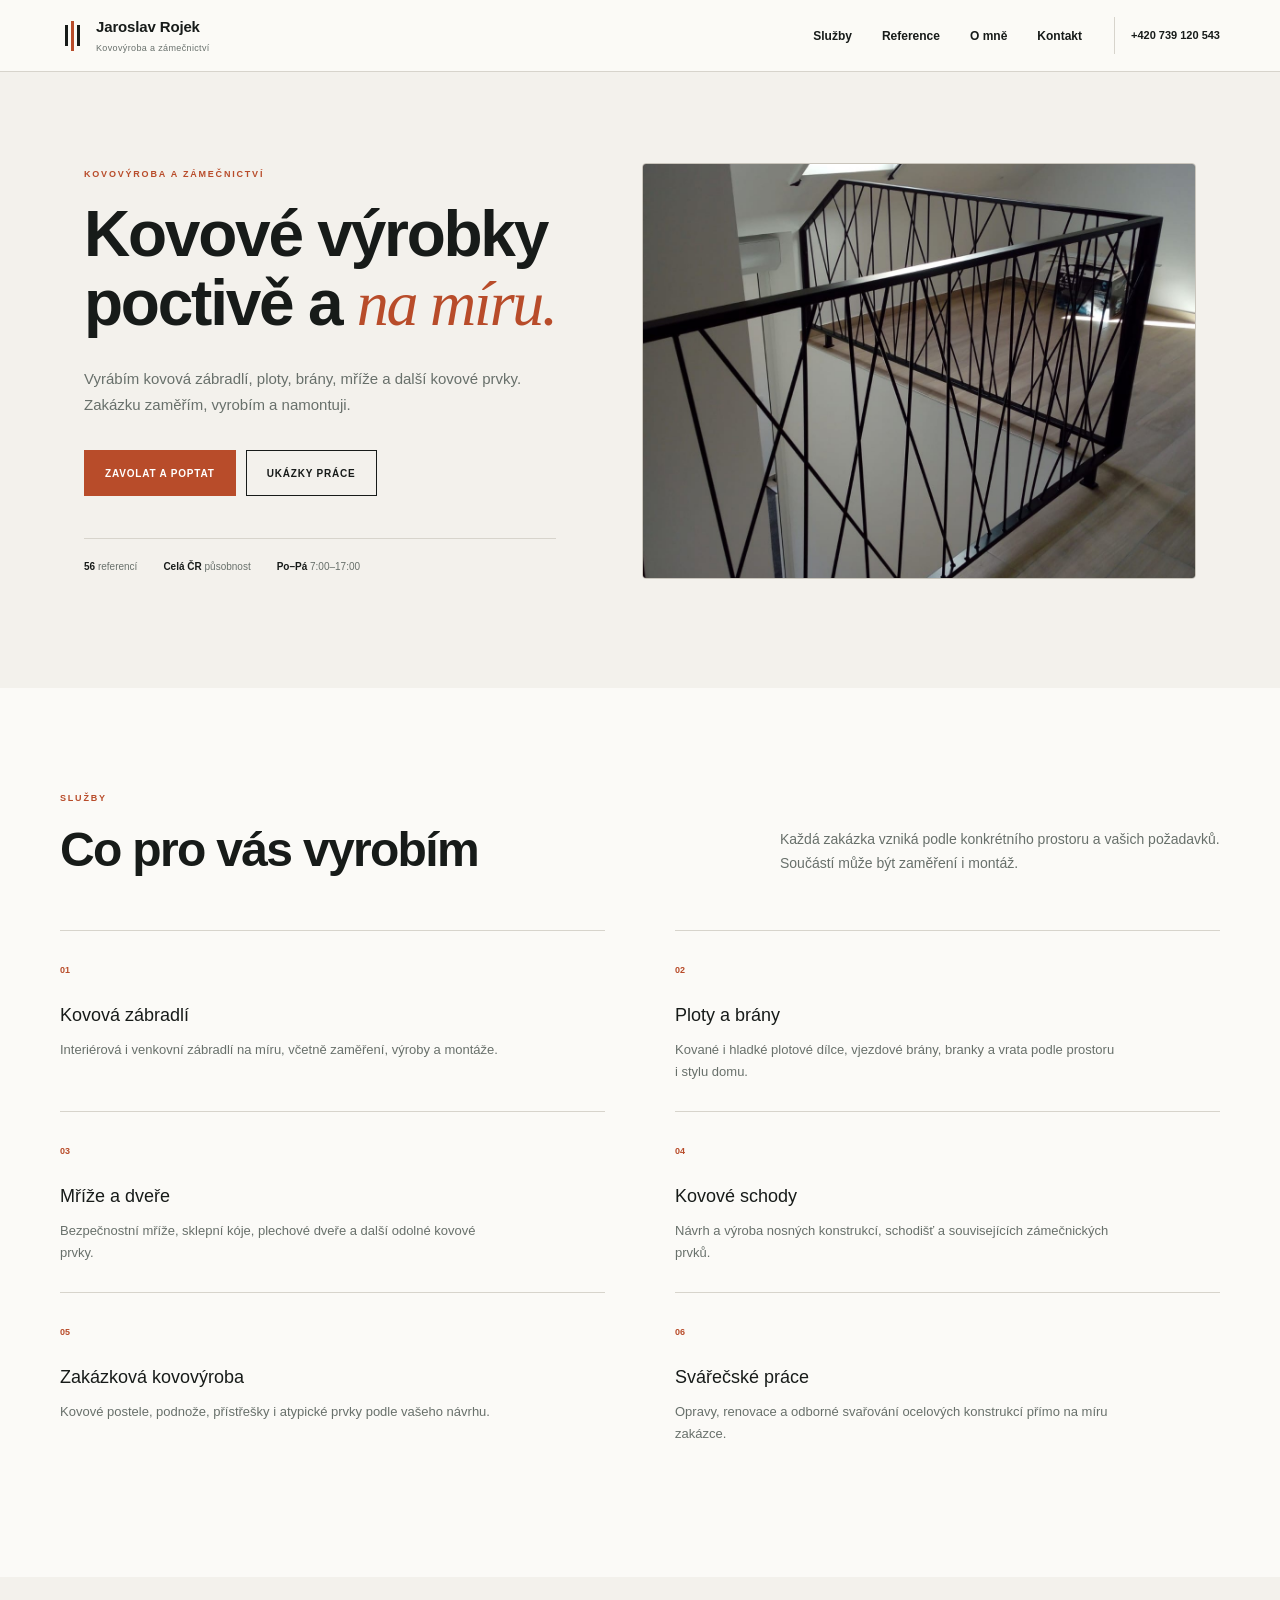
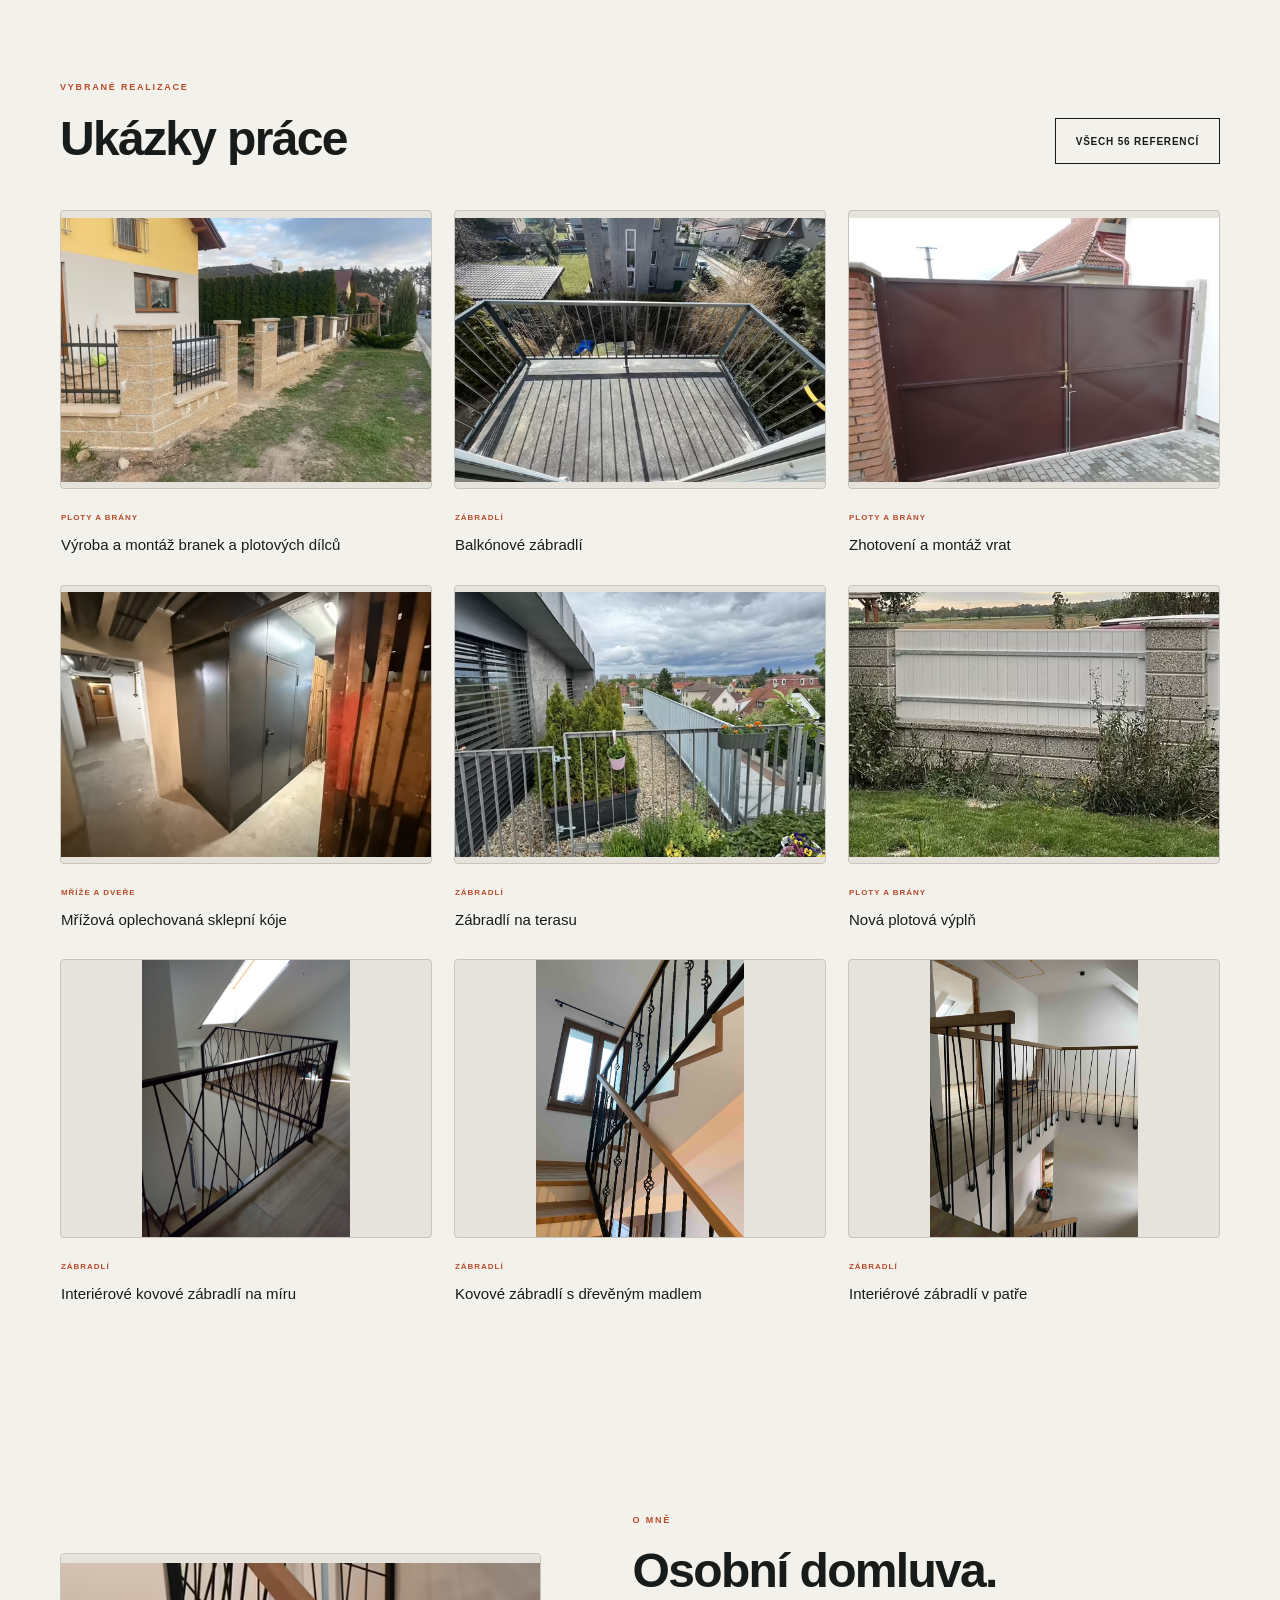
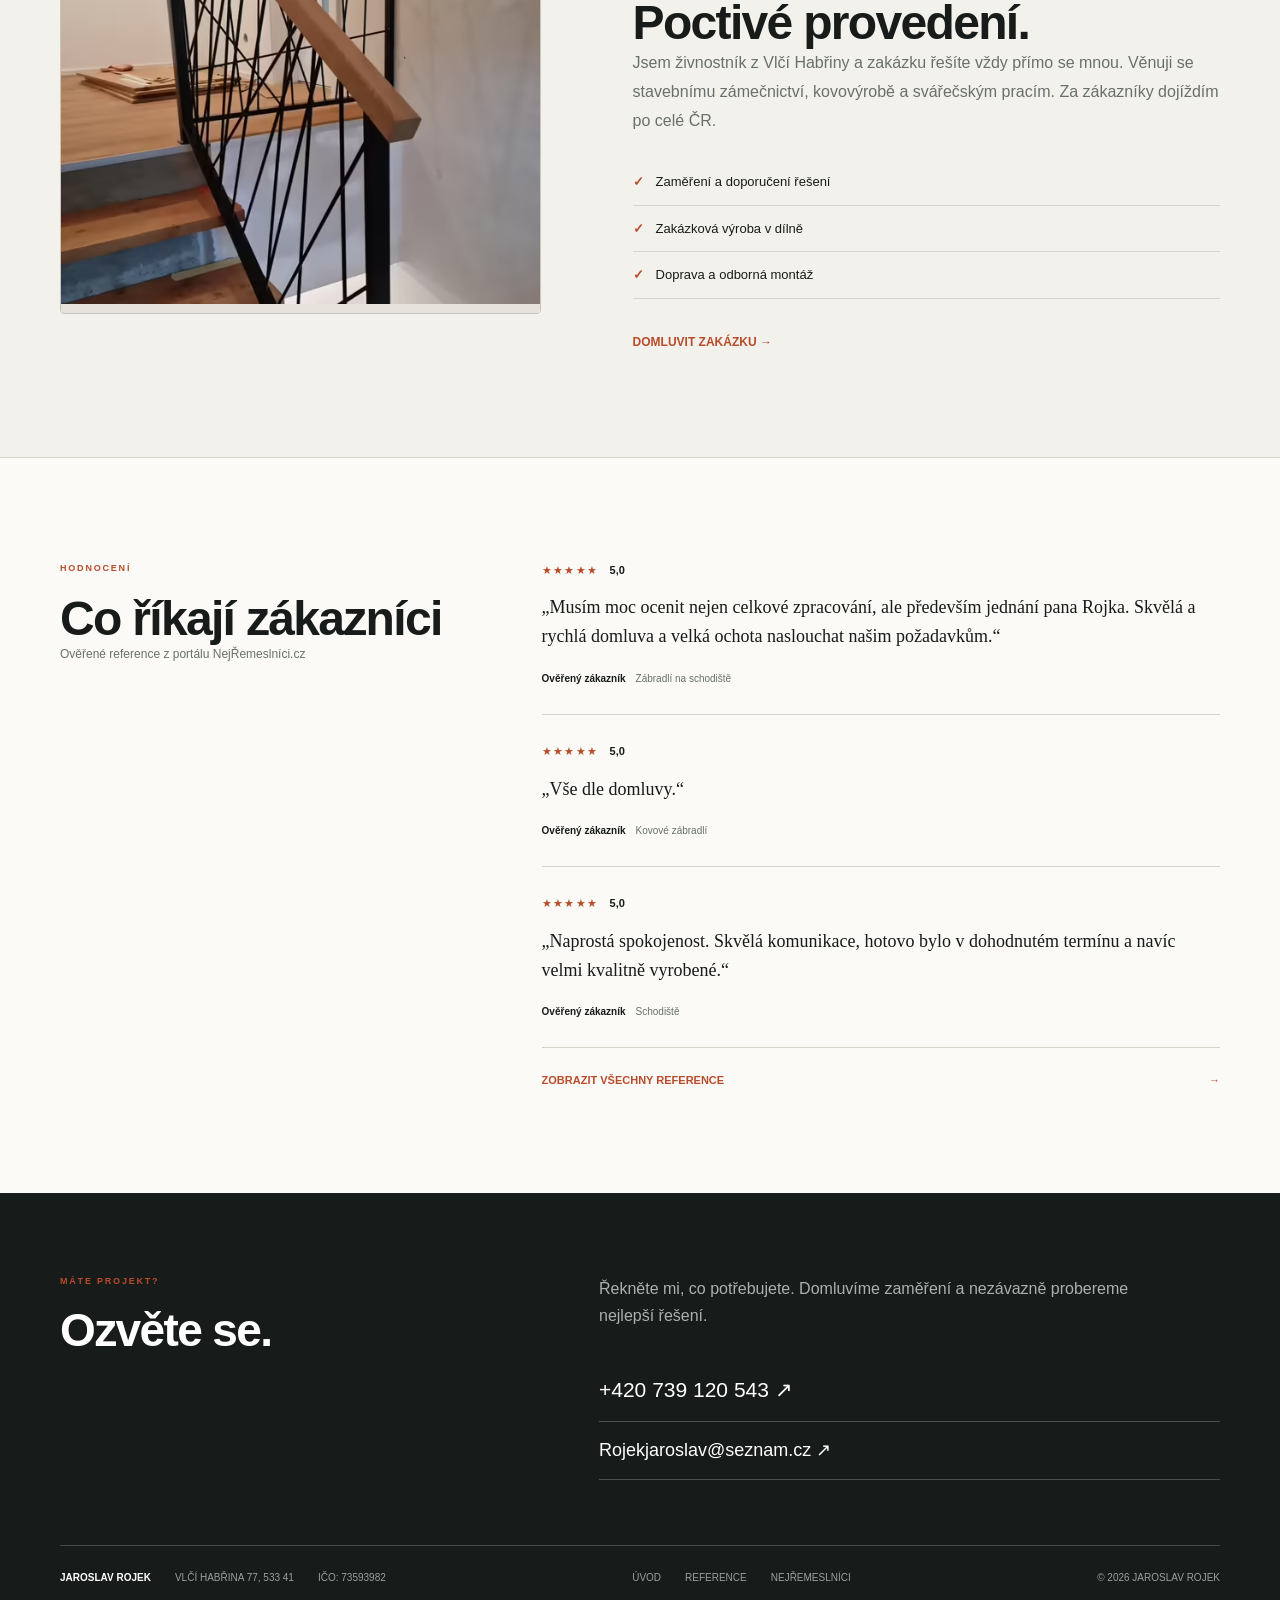
==== commit 515203bf: "Use new interior railing photo in hero" ====
--- a/index.html
+++ b/index.html
@@ -1,2 +1,2 @@
-<!DOCTYPE html><html lang="cs"><head><meta charSet="utf-8"/><meta name="viewport" content="width=device-width, initial-scale=1"/><link rel="preload" href="/realizace/balkonove-zabradli.avif" as="image"/><link rel="preload" href="/reference-images/568648-vyroba-a-montaz-branek-a-plotovych-dilcu.avif" as="image"/><link rel="preload" href="/reference-images/715428-balkonove-zabradli.avif" as="image"/><link rel="preload" href="/reference-images/686558-zhotoveni-a-montaz-vrat.avif" as="image"/><link rel="preload" href="/reference-images/906261-mrizova-oplechovana-sklepni-koje.avif" as="image"/><link rel="preload" href="/reference-images/782161-zabradli-na-terasu.avif" as="image"/><link rel="preload" href="/reference-images/682823-nova-plotova-vypln.avif" as="image"/><link rel="preload" href="/reference-images/829763-zabradli-na-schodiste.avif" as="image"/><link rel="stylesheet" href="/_next/static/css/index.Bla5kXXj.css" data-rsc-css-href="/_next/static/css/index.Bla5kXXj.css" data-precedence="vite-rsc/importer-resources"/><link rel="modulepreload" fetchPriority="low" href="/_next/static/chunks/index-D1frhrY7.js"/><script src="/_next/static/chunks/rolldown-runtime-C60lm6uB.js" type="module" async=""></script><script src="/_next/static/chunks/framework-BgSIrAUN.js" type="module" async=""></script><link rel="modulepreload" href="/_next/static/chunks/layout-segment-context-BR52dmuB.js" crossorigin=""/><title>Jaroslav Rojek | Zakázková kovovýroba a zámečnictví</title><meta name="description" content="Kovová zábradlí, ploty, brány, mříže, zámečnické a svářečské práce. Zakázková výroba Jaroslav Rojek, Vlčí Habřina."/><meta property="og:title" content="Jaroslav Rojek | Kovovýroba a zámečnictví"/><meta property="og:description" content="Kovové výrobky poctivě a na míru."/><meta property="og:type" content="website"/><meta property="og:locale" content="cs_CZ"/><meta name="twitter:card" content="summary"/><meta name="twitter:title" content="Jaroslav Rojek | Kovovýroba a zámečnictví"/><meta name="twitter:description" content="Kovové výrobky poctivě a na míru."/><link rel="shortcut icon" href="/favicon.svg"/><link rel="icon" href="/favicon.svg"/><script>Object.assign(((self[Symbol.for("vinext.navigationRuntime")]??={bootstrap:{routeManifest:null},functions:{}}).bootstrap.rsc??={rsc:[]}),{params:{},nav:{"pathname":"/","searchParams":[]}})</script><link rel="modulepreload" href="/_next/static/chunks/index-D1frhrY7.js" />
-</head><body><header class="site-header"><a class="brand" href="/" aria-label="Jaroslav Rojek – úvodní stránka"><span class="mark" aria-hidden="true"><i></i><i></i><i></i></span><span><b>Jaroslav Rojek</b><small>Kovovýroba a zámečnictví</small></span></a><nav aria-label="Hlavní navigace"><a href="/#sluzby">Služby</a><a href="/reference">Reference</a><a href="/#o-mne">O mně</a><a href="/#kontakt">Kontakt</a></nav><span class="header-phone"><span class="phone-label-desktop">+420 739 120 543</span><span class="phone-label-mobile">739 120 543</span></span></header><main><section class="hero"><div class="hero-copy"><span class="eyebrow">KOVOVÝROBA A ZÁMEČNICTVÍ</span><h1>Kovové výrobky<br/>poctivě a <em>na míru.</em></h1><p>Vyrábím kovová zábradlí, ploty, brány, mříže a další kovové prvky. Zakázku zaměřím, vyrobím a namontuji.</p><div class="hero-actions"><a class="button primary" href="tel:+420739120543">Zavolat a poptat</a><a class="button secondary" href="/reference">Ukázky práce</a></div><div class="hero-facts"><span><b>56</b> referencí</span><span><b>Celá ČR</b> působnost</span><span><b>Po–Pá</b> 7:00–17:00</span></div></div><div class="hero-visual"><img src="/realizace/balkonove-zabradli.avif" alt="Zakázkově vyrobené kovové balkonové zábradlí"/></div></section><section class="section services-section" id="sluzby"><div class="section-heading"><div><span class="eyebrow">SLUŽBY</span><h2>Co pro vás vyrobím</h2></div><p>Každá zakázka vzniká podle konkrétního prostoru a vašich požadavků. Součástí může být zaměření i montáž.</p></div><div class="services-grid"><article class="service-card"><span>01</span><h3>Kovová zábradlí</h3><p>Interiérová i venkovní zábradlí na míru, včetně zaměření, výroby a montáže.</p></article><article class="service-card"><span>02</span><h3>Ploty a brány</h3><p>Kované i hladké plotové dílce, vjezdové brány, branky a vrata podle prostoru i stylu domu.</p></article><article class="service-card"><span>03</span><h3>Mříže a dveře</h3><p>Bezpečnostní mříže, sklepní kóje, plechové dveře a další odolné kovové prvky.</p></article><article class="service-card"><span>04</span><h3>Kovové schody</h3><p>Návrh a výroba nosných konstrukcí, schodišť a souvisejících zámečnických prvků.</p></article><article class="service-card"><span>05</span><h3>Zakázková kovovýroba</h3><p>Kovové postele, podnože, přístřešky i atypické prvky podle vašeho návrhu.</p></article><article class="service-card"><span>06</span><h3>Svářečské práce</h3><p>Opravy, renovace a odborné svařování ocelových konstrukcí přímo na míru zakázce.</p></article></div></section><section class="work-section"><div class="work-heading"><div><span class="eyebrow">VYBRANÉ REALIZACE</span><h2>Ukázky práce</h2></div><a class="button secondary" href="/reference">Všech 56 referencí</a></div><div class="work-grid"><article class="work-card"><img src="/reference-images/568648-vyroba-a-montaz-branek-a-plotovych-dilcu.avif" alt="Výroba a montáž branek a plotových dílců"/><div><span>Ploty a brány</span><h3>Výroba a montáž branek a plotových dílců</h3></div></article><article class="work-card"><img src="/reference-images/715428-balkonove-zabradli.avif" alt="Balkónové zábradlí"/><div><span>Zábradlí</span><h3>Balkónové zábradlí</h3></div></article><article class="work-card"><img src="/reference-images/686558-zhotoveni-a-montaz-vrat.avif" alt="Zhotovení a montáž vrat"/><div><span>Ploty a brány</span><h3>Zhotovení a montáž vrat</h3></div></article><article class="work-card"><img src="/reference-images/906261-mrizova-oplechovana-sklepni-koje.avif" alt="Mřížová oplechovaná sklepní kóje"/><div><span>Mříže a dveře</span><h3>Mřížová oplechovaná sklepní kóje</h3></div></article><article class="work-card"><img src="/reference-images/782161-zabradli-na-terasu.avif" alt="Zábradlí na terasu"/><div><span>Zábradlí</span><h3>Zábradlí na terasu</h3></div></article><article class="work-card"><img src="/reference-images/682823-nova-plotova-vypln.avif" alt="Nová plotová výplň"/><div><span>Ploty a brány</span><h3>Nová plotová výplň</h3></div></article><article class="work-card"><img src="/realizace/interierove-zabradli-nove-1.jpeg" alt="Interiérové kovové zábradlí na míru"/><div><span>Zábradlí</span><h3>Interiérové kovové zábradlí na míru</h3></div></article><article class="work-card"><img src="/realizace/interierove-zabradli-nove-2.jpeg" alt="Kovové zábradlí s dřevěným madlem"/><div><span>Zábradlí</span><h3>Kovové zábradlí s dřevěným madlem</h3></div></article><article class="work-card"><img src="/realizace/interierove-zabradli-nove-3.jpeg" alt="Interiérové zábradlí v patře"/><div><span>Zábradlí</span><h3>Interiérové zábradlí v patře</h3></div></article></div></section><section class="section about-section" id="o-mne"><div class="about-image"><img src="/reference-images/829763-zabradli-na-schodiste.avif" alt="Moderní interiérové zábradlí vyrobené na míru"/></div><div class="about-copy"><span class="eyebrow">O MNĚ</span><h2>Osobní domluva.<br/>Poctivé provedení.</h2><p>Jsem živnostník z Vlčí Habřiny a zakázku řešíte vždy přímo se mnou. Věnuji se stavebnímu zámečnictví, kovovýrobě a svářečským pracím. Za zákazníky dojíždím po celé ČR.</p><ul><li>Zaměření a doporučení řešení</li><li>Zakázková výroba v dílně</li><li>Doprava a odborná montáž</li></ul><a class="text-link" href="tel:+420739120543">Domluvit zakázku →</a></div></section><section class="testimonials-section"><div class="testimonial-intro"><span class="eyebrow">HODNOCENÍ</span><h2>Co říkají zákazníci</h2><p>Ověřené reference z portálu NejŘemeslníci.cz</p></div><div class="testimonial-list"><blockquote><div class="stars">★★★★★ <span>5,0</span></div><p>„<!-- -->Musím moc ocenit nejen celkové zpracování, ale především jednání pana Rojka. Skvělá a rychlá domluva a velká ochota naslouchat našim požadavkům.<!-- -->“</p><footer><b>Ověřený zákazník</b><span>Zábradlí na schodiště</span></footer></blockquote><blockquote><div class="stars">★★★★★ <span>5,0</span></div><p>„<!-- -->Vše dle domluvy.<!-- -->“</p><footer><b>Ověřený zákazník</b><span>Kovové zábradlí</span></footer></blockquote><blockquote><div class="stars">★★★★★ <span>5,0</span></div><p>„<!-- -->Naprostá spokojenost. Skvělá komunikace, hotovo bylo v dohodnutém termínu a navíc velmi kvalitně vyrobené.<!-- -->“</p><footer><b>Ověřený zákazník</b><span>Schodiště</span></footer></blockquote><a class="all-reviews" href="/reference">Zobrazit všechny reference <span>→</span></a></div></section></main><footer class="footer" id="kontakt"><div class="footer-main"><div class="footer-title"><span class="eyebrow light">MÁTE PROJEKT?</span><h2>Ozvěte se.</h2></div><div class="footer-contact"><p>Řekněte mi, co potřebujete. Domluvíme zaměření a nezávazně probereme nejlepší řešení.</p><span class="big-contact">+420 739 120 543</span><span class="big-contact mail">Rojekjaroslav@seznam.cz</span></div></div><div class="footer-bottom"><div><b>Jaroslav Rojek</b><span>Vlčí Habřina 77, 533 41</span><span>IČO: 73593982</span></div><div class="footer-links"><a href="/">Úvod</a><a href="/reference">Reference</a><a href="https://www.nejremeslnici.cz/profil/87059-jaroslav-rojek" target="_blank" rel="noreferrer">NejŘemeslníci</a></div><span>© <!-- -->2026<!-- --> Jaroslav Rojek</span></div></footer><script type="module" src="/_next/static/chunks/index-D1frhrY7.js" id="_R_" async=""></script><script>((self[Symbol.for("vinext.navigationRuntime")]??={bootstrap:{routeManifest:null},functions:{}}).bootstrap.rsc??={rsc:[]}).rsc.push("2:I[\"8c0f216c4604\",[],\"Children\",1]\n")</script><script>((self[Symbol.for("vinext.navigationRuntime")]??={bootstrap:{routeManifest:null},functions:{}}).bootstrap.rsc??={rsc:[]}).rsc.push("3:I[\"593f344dc510\",[],\"GlobalErrorBoundary\",1]\n")</script><script>((self[Symbol.for("vinext.navigationRuntime")]??={bootstrap:{routeManifest:null},functions:{}}).bootstrap.rsc??={rsc:[]}).rsc.push("4:I[\"0b874ad30386\",[],\"default\",1]\n")</script><script>((self[Symbol.for("vinext.navigationRuntime")]??={bootstrap:{routeManifest:null},functions:{}}).bootstrap.rsc??={rsc:[]}).rsc.push("5:I[\"593f344dc510\",[],\"ErrorBoundary\",1]\n")</script><script>((self[Symbol.for("vinext.navigationRuntime")]??={bootstrap:{routeManifest:null},functions:{}}).bootstrap.rsc??={rsc:[]}).rsc.push("6:I[\"15c18cfaeeff\",[],\"LayoutSegmentProvider\",1]\n")</script><script>((self[Symbol.for("vinext.navigationRuntime")]??={bootstrap:{routeManifest:null},functions:{}}).bootstrap.rsc??={rsc:[]}).rsc.push("7:I[\"8c0f216c4604\",[],\"Slot\",1]\n")</script><script>((self[Symbol.for("vinext.navigationRuntime")]??={bootstrap:{routeManifest:null},functions:{}}).bootstrap.rsc??={rsc:[]}).rsc.push("8:I[\"9276801271d6\",[],\"AppRouterScrollTarget\",1]\n")</script><script>((self[Symbol.for("vinext.navigationRuntime")]??={bootstrap:{routeManifest:null},functions:{}}).bootstrap.rsc??={rsc:[]}).rsc.push("9:I[\"593f344dc510\",[],\"RedirectBoundary\",1]\n")</script><script>((self[Symbol.for("vinext.navigationRuntime")]??={bootstrap:{routeManifest:null},functions:{}}).bootstrap.rsc??={rsc:[]}).rsc.push(":HL[\"/_next/static/css/index.Bla5kXXj.css\",\"style\"     ]\n")</script><script>((self[Symbol.for("vinext.navigationRuntime")]??={bootstrap:{routeManifest:null},functions:{}}).bootstrap.rsc??={rsc:[]}).rsc.push("0:{\"__route\":\"route:/\",\"__interceptionContext\":null,\"__layoutIds\":[\"layout:/\"],\"__rootLayout\":\"/\",\"__sourcePage\":\"/page\",\"page:/\":\"$L1\",\"layout:/\":[[[[\"$\",\"link\",\"css:/_next/static/css/index.Bla5kXXj.css\",{\"rel\":\"stylesheet\",\"precedence\":\"vite-rsc/importer-resources\",\"href\":\"/_next/static/css/index.Bla5kXXj.css\",\"data-rsc-css-href\":\"/_next/static/css/index.Bla5kXXj.css\"}],\"$undefined\"],[\"$\",\"html\",null,{\"lang\":\"cs\",\"children\":[\"$\",\"body\",null,{\"children\":[\"$\",\"$L2\",null,{}]}]}]],null],\"route:/\":[[[\"$\",\"meta\",null,{\"charSet\":\"utf-8\"}],[[\"$\",\"title\",\"0\",{\"children\":\"Jaroslav Rojek | Zakázková kovovýroba a zámečnictví\"}],[\"$\",\"meta\",\"1\",{\"name\":\"description\",\"content\":\"Kovová zábradlí, ploty, brány, mříže, zámečnické a svářečské práce. Zakázková výroba Jaroslav Rojek, Vlčí Habřina.\"}],[\"$\",\"meta\",\"2\",{\"property\":\"og:title\",\"content\":\"Jaroslav Rojek | Kovovýroba a zámečnictví\"}],[\"$\",\"meta\",\"3\",{\"property\":\"og:description\",\"content\":\"Kovové výrobky poctivě a na míru.\"}],[\"$\",\"meta\",\"4\",{\"property\":\"og:type\",\"content\":\"website\"}],[\"$\",\"meta\",\"5\",{\"property\":\"og:locale\",\"content\":\"cs_CZ\"}],[\"$\",\"meta\",\"6\",{\"name\":\"twitter:card\",\"content\":\"summary\"}],[\"$\",\"meta\",\"7\",{\"name\":\"twitter:title\",\"content\":\"Jaroslav Rojek | Kovovýroba a zámečnictví\"}],[\"$\",\"meta\",\"8\",{\"name\":\"twitter:description\",\"content\":\"Kovové výrobky poctivě a na míru.\"}],[\"$\",\"link\",\"9\",{\"rel\":\"shortcut icon\",\"href\":\"/favicon.svg\"}],[\"$\",\"link\",\"10\",{\"rel\":\"icon\",\"href\":\"/favicon.svg\"}]],[[\"$\",\"meta\",\"0\",{\"name\":\"viewport\",\"content\":\"width=device-width, initial-scale=1\"}]]],[\"$\",\"$L3\",null,{\"fallback\":\"$4\",\"children\":[\"$\",\"$L5\",null,{\"fallback\":\"$4\",\"children\":[\"$\",\"$L6\",null,{\"providerId\":\"layout:/\",\"segmentMap\":{\"children\":[]},\"children\":[\"$\",\"$L7\",null,{\"id\":\"layout:/\",\"parallelSlots\":\"$undefined\",\"children\":[\"$\",\"$L8\",null,{\"children\":[\"$\",\"$L9\",null,{\"children\":[[\"$\",\"$L6\",null,{\"providerId\":\"page:/\",\"segmentMap\":{\"children\":[\"__PAGE__\"]},\"children\":[\"$\",\"$L7\",null,{\"id\":\"page:/\"}]}],null]}]}]}]}]}]}],null,null],\"__layoutFlags\":{\"layout:/\":\"s\"},\"__artifactCompatibility\":{\"schemaVersion\":1,\"graphVersion\":\"app-route-graph:1177fd80f83fa7b0\",\"deploymentVersion\":\"aa1248ac-b699-44e0-9c57-9389e3dcd22d\",\"appElementsSchemaVersion\":1,\"rscPayloadSchemaVersion\":1,\"rootBoundaryId\":\"/\",\"renderEpoch\":null},\"__renderObservation\":{\"schemaVersion\":1,\"output\":{\"kind\":\"app-rsc\",\"mountedSlotsFingerprint\":null,\"renderEpoch\":null,\"rootBoundaryId\":\"/\",\"routeId\":\"route:/\"},\"completeness\":\"partial\",\"boundaryOutcome\":{\"kind\":\"unknown\"},\"requestApis\":[{\"kind\":\"connection\",\"status\":\"unknown\"},{\"kind\":\"cookies\",\"status\":\"unknown\"},{\"kind\":\"draftMode\",\"status\":\"unknown\"},{\"kind\":\"headers\",\"status\":\"unknown\"},{\"kind\":\"params\",\"status\":\"unknown\"},{\"kind\":\"searchParams\",\"status\":\"unknown\"}],\"dynamicFetches\":[],\"cacheTags\":[\"/\",\"_N_T_/\",\"_N_T_/index\",\"_N_T_/layout\",\"_N_T_/page\"],\"pathTags\":[\"/\"],\"cacheability\":\"unknown\",\"downgrade\":{\"target\":\"freshRender\",\"reasons\":[{\"code\":\"CP_DOWNGRADE_CACHEABILITY_UNKNOWN\",\"target\":\"freshRender\"},{\"code\":\"CP_DOWNGRADE_INCOMPLETE_OBSERVATION\",\"completeness\":\"partial\",\"target\":\"freshRender\"},{\"code\":\"CP_DOWNGRADE_UNKNOWN_REQUEST_API\",\"requestApi\":\"connection\",\"target\":\"freshRender\"},{\"code\":\"CP_DOWNGRADE_UNKNOWN_REQUEST_API\",\"requestApi\":\"cookies\",\"target\":\"freshRender\"},{\"code\":\"CP_DOWNGRADE_UNKNOWN_REQUEST_API\",\"requestApi\":\"draftMode\",\"target\":\"freshRender\"},{\"code\":\"CP_DOWNGRADE_UNKNOWN_REQUEST_API\",\"requestApi\":\"headers\",\"target\":\"freshRender\"},{\"code\":\"CP_DOWNGRADE_UNKNOWN_REQUEST_API\",\"requestApi\":\"params\",\"target\":\"freshRender\"},{\"code\":\"CP_DOWNGRADE_UNKNOWN_REQUEST_API\",\"requestApi\":\"searchParams\",\"target\":\"freshRender\"}],\"fallback\":{\"kind\":\"breakerFallback\",\"code\":\"CP_PRIVATE_DYNAMIC_DOWNGRADE\",\"mode\":\"renderFresh\",\"scope\":\"affectedOutput\",\"fields\":{\"reasonCodes\":[\"CP_DOWNGRADE_CACHEABILITY_UNKNOWN\",\"CP_DOWNGRADE_INCOMPLETE_OBSERVATION\",\"CP_DOWNGRADE_UNKNOWN_REQUEST_API\",\"CP_DOWNGRADE_UNKNOWN_REQUEST_API\",\"CP_DOWNGRADE_UNKNOWN_REQUEST_API\",\"CP_DOWNGRADE_UNKNOWN_REQUEST_API\",\"CP_DOWNGRADE_UNKNOWN_REQUEST_API\",\"CP_DOWNGRADE_UNKNOWN_REQUEST_API\"],\"target\":\"freshRender\"}},\"isPublicCacheCandidate\":false}}}\n")</script><script>((self[Symbol.for("vinext.navigationRuntime")]??={bootstrap:{routeManifest:null},functions:{}}).bootstrap.rsc??={rsc:[]}).rsc.push(":HL[\"/realizace/balkonove-zabradli.avif\",\"image\"]\n")</script><script>((self[Symbol.for("vinext.navigationRuntime")]??={bootstrap:{routeManifest:null},functions:{}}).bootstrap.rsc??={rsc:[]}).rsc.push("1:[[\"$\",\"header\",null,{\"className\":\"site-header\",\"children\":[[\"$\",\"a\",null,{\"className\":\"brand\",\"href\":\"/\",\"aria-label\":\"Jaroslav Rojek – úvodní stránka\",\"children\":[[\"$\",\"span\",null,{\"className\":\"mark\",\"aria-hidden\":\"true\",\"children\":[[\"$\",\"i\",null,{}],[\"$\",\"i\",null,{}],[\"$\",\"i\",null,{}]]}],[\"$\",\"span\",null,{\"children\":[[\"$\",\"b\",null,{\"children\":\"Jaroslav Rojek\"}],[\"$\",\"small\",null,{\"children\":\"Kovovýroba a zámečnictví\"}]]}]]}],[\"$\",\"nav\",null,{\"aria-label\":\"Hlavní navigace\",\"children\":[[\"$\",\"a\",null,{\"href\":\"/#sluzby\",\"children\":\"Služby\"}],[\"$\",\"a\",null,{\"href\":\"/reference\",\"children\":\"Reference\"}],[\"$\",\"a\",null,{\"href\":\"/#o-mne\",\"children\":\"O mně\"}],[\"$\",\"a\",null,{\"href\":\"/#kontakt\",\"children\":\"Kontakt\"}]]}],[\"$\",\"span\",null,{\"className\":\"header-phone\",\"children\":[[\"$\",\"span\",null,{\"className\":\"phone-label-desktop\",\"children\":\"+420 739 120 543\"}],[\"$\",\"span\",null,{\"className\":\"phone-label-mobile\",\"children\":\"739 120 543\"}]]}]]}],[\"$\",\"main\",null,{\"children\":[[\"$\",\"section\",null,{\"className\":\"hero\",\"children\":[[\"$\",\"div\",null,{\"className\":\"hero-copy\",\"children\":[[\"$\",\"span\",null,{\"className\":\"eyebrow\",\"children\":\"KOVOVÝROBA A ZÁMEČNICTVÍ\"}],[\"$\",\"h1\",null,{\"children\":[\"Kovové výrobky\",[\"$\",\"br\",null,{}],\"poctivě a \",[\"$\",\"em\",null,{\"children\":\"na míru.\"}]]}],[\"$\",\"p\",null,{\"children\":\"Vyrábím kovová zábradlí, ploty, brány, mříže a další kovové prvky. Zakázku zaměřím, vyrobím a namontuji.\"}],[\"$\",\"div\",null,{\"className\":\"hero-actions\",\"children\":[[\"$\",\"a\",null,{\"className\":\"button primary\",\"href\":\"tel:+420739120543\",\"children\":\"Zavolat a poptat\"}],[\"$\",\"a\",null,{\"className\":\"button secondary\",\"href\":\"/reference\",\"children\":\"Ukázky práce\"}]]}],[\"$\",\"div\",null,{\"className\":\"hero-facts\",\"children\":[[\"$\",\"span\",null,{\"children\":[[\"$\",\"b\",null,{\"children\":\"56\"}],\" referencí\"]}],[\"$\",\"span\",null,{\"children\":[[\"$\",\"b\",null,{\"children\":\"Celá ČR\"}],\" působnost\"]}],[\"$\",\"span\",null,{\"children\":[[\"$\",\"b\",null,{\"children\":\"Po–Pá\"}],\" 7:00–17:00\"]}]]}]]}],[\"$\",\"div\",null,{\"className\":\"hero-visual\",\"children\":[\"$\",\"img\",null,{\"src\":\"/realizace/balkonove-zabradli.avif\",\"alt\":\"Zakázkově vyrobené kovové balkonové zábradlí\"}]}]]}],[\"$\",\"section\",null,{\"className\":\"section services-section\",\"id\":\"sluzby\",\"children\":[[\"$\",\"div\",null,{\"className\":\"section-heading\",\"children\":[[\"$\",\"div\",null,{\"children\":[[\"$\",\"span\",null,{\"className\":\"eyebrow\",\"children\":\"SLUŽBY\"}],[\"$\",\"h2\",null,{\"children\":\"Co pro vás vyrobím\"}]]}],[\"$\",\"p\",null,{\"children\":\"Každá zakázka vzniká podle konkrétního prostoru a vašich požadavků. Součástí může být zaměření i montáž.\"}]]}],[\"$\",\"div\",null,{\"className\":\"services-grid\",\"children\":[[\"$\",\"article\",\"01\",{\"className\":\"service-card\",\"children\":[[\"$\",\"span\",null,{\"children\":\"01\"}],[\"$\",\"h3\",null,{\"children\":\"Kovová zábradlí\"}],[\"$\",\"p\",null,{\"children\":\"Interiérová i venkovní zábradlí na míru, včetně zaměření, výroby a montáže.\"}]]}],[\"$\",\"article\",\"02\",{\"className\":\"service-card\",\"children\":[[\"$\",\"span\",null,{\"children\":\"02\"}],[\"$\",\"h3\",null,{\"children\":\"Ploty a brány\"}],[\"$\",\"p\",null,{\"children\":\"Kované i hladké plotové dílce, vjezdové brány, branky a vrata podle prostoru i stylu domu.\"}]]}],[\"$\",\"article\",\"03\",{\"className\":\"service-card\",\"children\":[[\"$\",\"span\",null,{\"children\":\"03\"}],[\"$\",\"h3\",null,{\"children\":\"Mříže a dveře\"}],[\"$\",\"p\",null,{\"children\":\"Bezpečnostní mříže, sklepní kóje, plechové dveře a další odolné kovové prvky.\"}]]}],[\"$\",\"article\",\"04\",{\"className\":\"service-card\",\"children\":[[\"$\",\"span\",null,{\"children\":\"04\"}],[\"$\",\"h3\",null,{\"children\":\"Kovové schody\"}],[\"$\",\"p\",null,{\"children\":\"Návrh a výroba nosných konstrukcí, schodišť a souvisejících zámečnických prvků.\"}]]}],[\"$\",\"article\",\"05\",{\"className\":\"service-card\",\"children\":[[\"$\",\"span\",null,{\"children\":\"05\"}],[\"$\",\"h3\",null,{\"children\":\"Zakázková kovovýroba\"}],[\"$\",\"p\",null,{\"children\":\"Kovové postele, podnože, přístřešky i atypické prvky podle vašeho návrhu.\"}]]}],[\"$\",\"article\",\"06\",{\"className\":\"service-card\",\"children\":[[\"$\",\"span\",null,{\"children\":\"06\"}],[\"$\",\"h3\",null,{\"children\":\"Svářečské práce\"}],[\"$\",\"p\",null,{\"children\":\"Opravy, renovace a odborné svařování ocelových konstrukcí přímo na míru zakázce.\"}]]}]]}]]}],[\"$\",\"section\",null,{\"className\":\"work-section\",\"children\":[[\"$\",\"div\",null,{\"className\":\"work-heading\",\"children\":[[\"$\",\"div\",null,{\"children\":[[\"$\",\"span\",null,{\"className\":\"eyebrow\",\"children\":\"VYBRANÉ REALIZACE\"}],[\"$\",\"h2\",null,{\"children\":\"Ukázky práce\"}]]}],[\"$\",\"a\",null,{\"className\":\"button secondary\",\"href\":\"/reference\",\"children\":\"Všech 56 referencí\"}]]}],[\"$\",\"div\",null,{\"className\":\"work-grid\",\"children\":[[\"$\",\"article\",\"568648-vyroba-a-montaz-branek-a-plotovych-dilcu\",{\"className\":\"work-card\",\"children\":[\"$La\",\"$Lb\"]}],\"$Lc\",\"$Ld\",\"$Le\",\"$Lf\",\"$L10\",\"$L14\",\"$L15\",\"$L16\"]}]]}],\"$L11\",\"$L12\"]}],\"$L13\"]\n")</script><script>((self[Symbol.for("vinext.navigationRuntime")]??={bootstrap:{routeManifest:null},functions:{}}).bootstrap.rsc??={rsc:[]}).rsc.push(":HL[\"/reference-images/568648-vyroba-a-montaz-branek-a-plotovych-dilcu.avif\",\"image\"]\n")</script><script>((self[Symbol.for("vinext.navigationRuntime")]??={bootstrap:{routeManifest:null},functions:{}}).bootstrap.rsc??={rsc:[]}).rsc.push(":HL[\"/reference-images/715428-balkonove-zabradli.avif\",\"image\"]\n")</script><script>((self[Symbol.for("vinext.navigationRuntime")]??={bootstrap:{routeManifest:null},functions:{}}).bootstrap.rsc??={rsc:[]}).rsc.push(":HL[\"/reference-images/686558-zhotoveni-a-montaz-vrat.avif\",\"image\"]\n")</script><script>((self[Symbol.for("vinext.navigationRuntime")]??={bootstrap:{routeManifest:null},functions:{}}).bootstrap.rsc??={rsc:[]}).rsc.push(":HL[\"/reference-images/906261-mrizova-oplechovana-sklepni-koje.avif\",\"image\"]\n")</script><script>((self[Symbol.for("vinext.navigationRuntime")]??={bootstrap:{routeManifest:null},functions:{}}).bootstrap.rsc??={rsc:[]}).rsc.push(":HL[\"/reference-images/782161-zabradli-na-terasu.avif\",\"image\"]\n")</script><script>((self[Symbol.for("vinext.navigationRuntime")]??={bootstrap:{routeManifest:null},functions:{}}).bootstrap.rsc??={rsc:[]}).rsc.push(":HL[\"/reference-images/682823-nova-plotova-vypln.avif\",\"image\"]\n")</script><script>((self[Symbol.for("vinext.navigationRuntime")]??={bootstrap:{routeManifest:null},functions:{}}).bootstrap.rsc??={rsc:[]}).rsc.push(":HL[\"/reference-images/829763-zabradli-na-schodiste.avif\",\"image\"]\n")</script><script>((self[Symbol.for("vinext.navigationRuntime")]??={bootstrap:{routeManifest:null},functions:{}}).bootstrap.rsc??={rsc:[]}).rsc.push("a:[\"$\",\"img\",null,{\"src\":\"/reference-images/568648-vyroba-a-montaz-branek-a-plotovych-dilcu.avif\",\"alt\":\"Výroba a montáž branek a plotových dílců\"}]\n")</script><script>((self[Symbol.for("vinext.navigationRuntime")]??={bootstrap:{routeManifest:null},functions:{}}).bootstrap.rsc??={rsc:[]}).rsc.push("b:[\"$\",\"div\",null,{\"children\":[[\"$\",\"span\",null,{\"children\":\"Ploty a brány\"}],[\"$\",\"h3\",null,{\"children\":\"Výroba a montáž branek a plotových dílců\"}]]}]\n")</script><script>((self[Symbol.for("vinext.navigationRuntime")]??={bootstrap:{routeManifest:null},functions:{}}).bootstrap.rsc??={rsc:[]}).rsc.push("c:[\"$\",\"article\",\"715428-balkonove-zabradli\",{\"className\":\"work-card\",\"children\":[[\"$\",\"img\",null,{\"src\":\"/reference-images/715428-balkonove-zabradli.avif\",\"alt\":\"Balkónové zábradlí\"}],[\"$\",\"div\",null,{\"children\":[[\"$\",\"span\",null,{\"children\":\"Zábradlí\"}],[\"$\",\"h3\",null,{\"children\":\"Balkónové zábradlí\"}]]}]]}]\n")</script><script>((self[Symbol.for("vinext.navigationRuntime")]??={bootstrap:{routeManifest:null},functions:{}}).bootstrap.rsc??={rsc:[]}).rsc.push("d:[\"$\",\"article\",\"686558-zhotoveni-a-montaz-vrat\",{\"className\":\"work-card\",\"children\":[[\"$\",\"img\",null,{\"src\":\"/reference-images/686558-zhotoveni-a-montaz-vrat.avif\",\"alt\":\"Zhotovení a montáž vrat\"}],[\"$\",\"div\",null,{\"children\":[[\"$\",\"span\",null,{\"children\":\"Ploty a brány\"}],[\"$\",\"h3\",null,{\"children\":\"Zhotovení a montáž vrat\"}]]}]]}]\n")</script><script>((self[Symbol.for("vinext.navigationRuntime")]??={bootstrap:{routeManifest:null},functions:{}}).bootstrap.rsc??={rsc:[]}).rsc.push("e:[\"$\",\"article\",\"906261-mrizova-oplechovana-sklepni-koje\",{\"className\":\"work-card\",\"children\":[[\"$\",\"img\",null,{\"src\":\"/reference-images/906261-mrizova-oplechovana-sklepni-koje.avif\",\"alt\":\"Mřížová oplechovaná sklepní kóje\"}],[\"$\",\"div\",null,{\"children\":[[\"$\",\"span\",null,{\"children\":\"Mříže a dveře\"}],[\"$\",\"h3\",null,{\"children\":\"Mřížová oplechovaná sklepní kóje\"}]]}]]}]\n")</script><script>((self[Symbol.for("vinext.navigationRuntime")]??={bootstrap:{routeManifest:null},functions:{}}).bootstrap.rsc??={rsc:[]}).rsc.push("f:[\"$\",\"article\",\"782161-zabradli-na-terasu\",{\"className\":\"work-card\",\"children\":[[\"$\",\"img\",null,{\"src\":\"/reference-images/782161-zabradli-na-terasu.avif\",\"alt\":\"Zábradlí na terasu\"}],[\"$\",\"div\",null,{\"children\":[[\"$\",\"span\",null,{\"children\":\"Zábradlí\"}],[\"$\",\"h3\",null,{\"children\":\"Zábradlí na terasu\"}]]}]]}]\n")</script><script>((self[Symbol.for("vinext.navigationRuntime")]??={bootstrap:{routeManifest:null},functions:{}}).bootstrap.rsc??={rsc:[]}).rsc.push("10:[\"$\",\"article\",\"682823-nova-plotova-vypln\",{\"className\":\"work-card\",\"children\":[[\"$\",\"img\",null,{\"src\":\"/reference-images/682823-nova-plotova-vypln.avif\",\"alt\":\"Nová plotová výplň\"}],[\"$\",\"div\",null,{\"children\":[[\"$\",\"span\",null,{\"children\":\"Ploty a brány\"}],[\"$\",\"h3\",null,{\"children\":\"Nová plotová výplň\"}]]}]]}]\n")</script><script>((self[Symbol.for("vinext.navigationRuntime")]??={bootstrap:{routeManifest:null},functions:{}}).bootstrap.rsc??={rsc:[]}).rsc.push("14:[\"$\",\"article\",\"interierove-zabradli-nove-1\",{\"className\":\"work-card\",\"children\":[[\"$\",\"img\",null,{\"src\":\"/realizace/interierove-zabradli-nove-1.jpeg\",\"alt\":\"Interiérové kovové zábradlí na míru\"}],[\"$\",\"div\",null,{\"children\":[[\"$\",\"span\",null,{\"children\":\"Zábradlí\"}],[\"$\",\"h3\",null,{\"children\":\"Interiérové kovové zábradlí na míru\"}]]}]]}]\n")</script><script>((self[Symbol.for("vinext.navigationRuntime")]??={bootstrap:{routeManifest:null},functions:{}}).bootstrap.rsc??={rsc:[]}).rsc.push("15:[\"$\",\"article\",\"interierove-zabradli-nove-2\",{\"className\":\"work-card\",\"children\":[[\"$\",\"img\",null,{\"src\":\"/realizace/interierove-zabradli-nove-2.jpeg\",\"alt\":\"Kovové zábradlí s dřevěným madlem\"}],[\"$\",\"div\",null,{\"children\":[[\"$\",\"span\",null,{\"children\":\"Zábradlí\"}],[\"$\",\"h3\",null,{\"children\":\"Kovové zábradlí s dřevěným madlem\"}]]}]]}]\n")</script><script>((self[Symbol.for("vinext.navigationRuntime")]??={bootstrap:{routeManifest:null},functions:{}}).bootstrap.rsc??={rsc:[]}).rsc.push("16:[\"$\",\"article\",\"interierove-zabradli-nove-3\",{\"className\":\"work-card\",\"children\":[[\"$\",\"img\",null,{\"src\":\"/realizace/interierove-zabradli-nove-3.jpeg\",\"alt\":\"Interiérové zábradlí v patře\"}],[\"$\",\"div\",null,{\"children\":[[\"$\",\"span\",null,{\"children\":\"Zábradlí\"}],[\"$\",\"h3\",null,{\"children\":\"Interiérové zábradlí v patře\"}]]}]]}]\n")</script><script>((self[Symbol.for("vinext.navigationRuntime")]??={bootstrap:{routeManifest:null},functions:{}}).bootstrap.rsc??={rsc:[]}).rsc.push("11:[\"$\",\"section\",null,{\"className\":\"section about-section\",\"id\":\"o-mne\",\"children\":[[\"$\",\"div\",null,{\"className\":\"about-image\",\"children\":[\"$\",\"img\",null,{\"src\":\"/reference-images/829763-zabradli-na-schodiste.avif\",\"alt\":\"Moderní interiérové zábradlí vyrobené na míru\"}]}],[\"$\",\"div\",null,{\"className\":\"about-copy\",\"children\":[[\"$\",\"span\",null,{\"className\":\"eyebrow\",\"children\":\"O MNĚ\"}],[\"$\",\"h2\",null,{\"children\":[\"Osobní domluva.\",[\"$\",\"br\",null,{}],\"Poctivé provedení.\"]}],[\"$\",\"p\",null,{\"children\":\"Jsem živnostník z Vlčí Habřiny a zakázku řešíte vždy přímo se mnou. Věnuji se stavebnímu zámečnictví, kovovýrobě a svářečským pracím. Za zákazníky dojíždím po celé ČR.\"}],[\"$\",\"ul\",null,{\"children\":[[\"$\",\"li\",null,{\"children\":\"Zaměření a doporučení řešení\"}],[\"$\",\"li\",null,{\"children\":\"Zakázková výroba v dílně\"}],[\"$\",\"li\",null,{\"children\":\"Doprava a odborná montáž\"}]]}],[\"$\",\"a\",null,{\"className\":\"text-link\",\"href\":\"tel:+420739120543\",\"children\":\"Domluvit zakázku →\"}]]}]]}]\n")</script><script>((self[Symbol.for("vinext.navigationRuntime")]??={bootstrap:{routeManifest:null},functions:{}}).bootstrap.rsc??={rsc:[]}).rsc.push("12:[\"$\",\"section\",null,{\"className\":\"testimonials-section\",\"children\":[[\"$\",\"div\",null,{\"className\":\"testimonial-intro\",\"children\":[[\"$\",\"span\",null,{\"className\":\"eyebrow\",\"children\":\"HODNOCENÍ\"}],[\"$\",\"h2\",null,{\"children\":\"Co říkají zákazníci\"}],[\"$\",\"p\",null,{\"children\":\"Ověřené reference z portálu NejŘemeslníci.cz\"}]]}],[\"$\",\"div\",null,{\"className\":\"testimonial-list\",\"children\":[[[\"$\",\"blockquote\",\"995156-zabradli-na-schodiste\",{\"children\":[[\"$\",\"div\",null,{\"className\":\"stars\",\"children\":[\"★★★★★ \",[\"$\",\"span\",null,{\"children\":\"5,0\"}]]}],[\"$\",\"p\",null,{\"children\":[\"„\",\"Musím moc ocenit nejen celkové zpracování, ale především jednání pana Rojka. Skvělá a rychlá domluva a velká ochota naslouchat našim požadavkům.\",\"“\"]}],[\"$\",\"footer\",null,{\"children\":[[\"$\",\"b\",null,{\"children\":\"Ověřený zákazník\"}],[\"$\",\"span\",null,{\"children\":\"Zábradlí na schodiště\"}]]}]]}],[\"$\",\"blockquote\",\"1020225-kov-zabradli\",{\"children\":[[\"$\",\"div\",null,{\"className\":\"stars\",\"children\":[\"★★★★★ \",[\"$\",\"span\",null,{\"children\":\"5,0\"}]]}],[\"$\",\"p\",null,{\"children\":[\"„\",\"Vše dle domluvy.\",\"“\"]}],[\"$\",\"footer\",null,{\"children\":[[\"$\",\"b\",null,{\"children\":\"Ověřený zákazník\"}],[\"$\",\"span\",null,{\"children\":\"Kovové zábradlí\"}]]}]]}],[\"$\",\"blockquote\",\"934542-schodiste\",{\"children\":[[\"$\",\"div\",null,{\"className\":\"stars\",\"children\":[\"★★★★★ \",[\"$\",\"span\",null,{\"children\":\"5,0\"}]]}],[\"$\",\"p\",null,{\"children\":[\"„\",\"Naprostá spokojenost. Skvělá komunikace, hotovo bylo v dohodnutém termínu a navíc velmi kvalitně vyrobené.\",\"“\"]}],[\"$\",\"footer\",null,{\"children\":[[\"$\",\"b\",null,{\"children\":\"Ověřený zákazník\"}],[\"$\",\"span\",null,{\"children\":\"Schodiště\"}]]}]]}]],[\"$\",\"a\",null,{\"className\":\"all-reviews\",\"href\":\"/reference\",\"children\":[\"Zobrazit všechny reference \",[\"$\",\"span\",null,{\"children\":\"→\"}]]}]]}]]}]\n")</script><script>((self[Symbol.for("vinext.navigationRuntime")]??={bootstrap:{routeManifest:null},functions:{}}).bootstrap.rsc??={rsc:[]}).rsc.push("13:[\"$\",\"footer\",null,{\"className\":\"footer\",\"id\":\"kontakt\",\"children\":[[\"$\",\"div\",null,{\"className\":\"footer-main\",\"children\":[[\"$\",\"div\",null,{\"className\":\"footer-title\",\"children\":[[\"$\",\"span\",null,{\"className\":\"eyebrow light\",\"children\":\"MÁTE PROJEKT?\"}],[\"$\",\"h2\",null,{\"children\":\"Ozvěte se.\"}]]}],[\"$\",\"div\",null,{\"className\":\"footer-contact\",\"children\":[[\"$\",\"p\",null,{\"children\":\"Řekněte mi, co potřebujete. Domluvíme zaměření a nezávazně probereme nejlepší řešení.\"}],[\"$\",\"span\",null,{\"className\":\"big-contact\",\"children\":[\"+420 739 120 543 \",[\"$\",\"span\",null,{\"children\":\"↗\"}]]}],[\"$\",\"span\",null,{\"className\":\"big-contact mail\",\"children\":[\"Rojekjaroslav@seznam.cz \",[\"$\",\"span\",null,{\"children\":\"↗\"}]]}]]}]]}],[\"$\",\"div\",null,{\"className\":\"footer-bottom\",\"children\":[[\"$\",\"div\",null,{\"children\":[[\"$\",\"b\",null,{\"children\":\"Jaroslav Rojek\"}],[\"$\",\"span\",null,{\"children\":\"Vlčí Habřina 77, 533 41\"}],[\"$\",\"span\",null,{\"children\":\"IČO: 73593982\"}]]}],[\"$\",\"div\",null,{\"className\":\"footer-links\",\"children\":[[\"$\",\"a\",null,{\"href\":\"/\",\"children\":\"Úvod\"}],[\"$\",\"a\",null,{\"href\":\"/reference\",\"children\":\"Reference\"}],[\"$\",\"a\",null,{\"href\":\"https://www.nejremeslnici.cz/profil/87059-jaroslav-rojek\",\"target\":\"_blank\",\"rel\":\"noreferrer\",\"children\":\"NejŘemeslníci\"}]]}],[\"$\",\"span\",null,{\"children\":[\"© \",2026,\" Jaroslav Rojek\"]}]]}]]}]\n")</script><script>Object.assign(((self[Symbol.for("vinext.navigationRuntime")]??={bootstrap:{routeManifest:null},functions:{}}).bootstrap.rsc??={rsc:[]}),{"initialCacheKind":"static"});((self[Symbol.for("vinext.navigationRuntime")]??={bootstrap:{routeManifest:null},functions:{}}).bootstrap.rsc??={rsc:[]}).done=true</script></body></html>+<!DOCTYPE html><html lang="cs"><head><meta charSet="utf-8"/><meta name="viewport" content="width=device-width, initial-scale=1"/><link rel="preload" href="/realizace/interierove-zabradli-hero.jpeg" as="image"/><link rel="preload" href="/reference-images/568648-vyroba-a-montaz-branek-a-plotovych-dilcu.avif" as="image"/><link rel="preload" href="/reference-images/715428-balkonove-zabradli.avif" as="image"/><link rel="preload" href="/reference-images/686558-zhotoveni-a-montaz-vrat.avif" as="image"/><link rel="preload" href="/reference-images/906261-mrizova-oplechovana-sklepni-koje.avif" as="image"/><link rel="preload" href="/reference-images/782161-zabradli-na-terasu.avif" as="image"/><link rel="preload" href="/reference-images/682823-nova-plotova-vypln.avif" as="image"/><link rel="preload" href="/reference-images/829763-zabradli-na-schodiste.avif" as="image"/><link rel="stylesheet" href="/_next/static/css/index.Bla5kXXj.css" data-rsc-css-href="/_next/static/css/index.Bla5kXXj.css" data-precedence="vite-rsc/importer-resources"/><link rel="modulepreload" fetchPriority="low" href="/_next/static/chunks/index-D1frhrY7.js"/><script src="/_next/static/chunks/rolldown-runtime-C60lm6uB.js" type="module" async=""></script><script src="/_next/static/chunks/framework-BgSIrAUN.js" type="module" async=""></script><link rel="modulepreload" href="/_next/static/chunks/layout-segment-context-BR52dmuB.js" crossorigin=""/><title>Jaroslav Rojek | Zakázková kovovýroba a zámečnictví</title><meta name="description" content="Kovová zábradlí, ploty, brány, mříže, zámečnické a svářečské práce. Zakázková výroba Jaroslav Rojek, Vlčí Habřina."/><meta property="og:title" content="Jaroslav Rojek | Kovovýroba a zámečnictví"/><meta property="og:description" content="Kovové výrobky poctivě a na míru."/><meta property="og:type" content="website"/><meta property="og:locale" content="cs_CZ"/><meta name="twitter:card" content="summary"/><meta name="twitter:title" content="Jaroslav Rojek | Kovovýroba a zámečnictví"/><meta name="twitter:description" content="Kovové výrobky poctivě a na míru."/><link rel="shortcut icon" href="/favicon.svg"/><link rel="icon" href="/favicon.svg"/><script>Object.assign(((self[Symbol.for("vinext.navigationRuntime")]??={bootstrap:{routeManifest:null},functions:{}}).bootstrap.rsc??={rsc:[]}),{params:{},nav:{"pathname":"/","searchParams":[]}})</script><link rel="modulepreload" href="/_next/static/chunks/index-D1frhrY7.js" />
+</head><body><header class="site-header"><a class="brand" href="/" aria-label="Jaroslav Rojek – úvodní stránka"><span class="mark" aria-hidden="true"><i></i><i></i><i></i></span><span><b>Jaroslav Rojek</b><small>Kovovýroba a zámečnictví</small></span></a><nav aria-label="Hlavní navigace"><a href="/#sluzby">Služby</a><a href="/reference">Reference</a><a href="/#o-mne">O mně</a><a href="/#kontakt">Kontakt</a></nav><span class="header-phone"><span class="phone-label-desktop">+420 739 120 543</span><span class="phone-label-mobile">739 120 543</span></span></header><main><section class="hero"><div class="hero-copy"><span class="eyebrow">KOVOVÝROBA A ZÁMEČNICTVÍ</span><h1>Kovové výrobky<br/>poctivě a <em>na míru.</em></h1><p>Vyrábím kovová zábradlí, ploty, brány, mříže a další kovové prvky. Zakázku zaměřím, vyrobím a namontuji.</p><div class="hero-actions"><a class="button primary" href="tel:+420739120543">Zavolat a poptat</a><a class="button secondary" href="/reference">Ukázky práce</a></div><div class="hero-facts"><span><b>56</b> referencí</span><span><b>Celá ČR</b> působnost</span><span><b>Po–Pá</b> 7:00–17:00</span></div></div><div class="hero-visual"><img src="/realizace/interierove-zabradli-hero.jpeg" alt="Interiérové kovové zábradlí na míru"/></div></section><section class="section services-section" id="sluzby"><div class="section-heading"><div><span class="eyebrow">SLUŽBY</span><h2>Co pro vás vyrobím</h2></div><p>Každá zakázka vzniká podle konkrétního prostoru a vašich požadavků. Součástí může být zaměření i montáž.</p></div><div class="services-grid"><article class="service-card"><span>01</span><h3>Kovová zábradlí</h3><p>Interiérová i venkovní zábradlí na míru, včetně zaměření, výroby a montáže.</p></article><article class="service-card"><span>02</span><h3>Ploty a brány</h3><p>Kované i hladké plotové dílce, vjezdové brány, branky a vrata podle prostoru i stylu domu.</p></article><article class="service-card"><span>03</span><h3>Mříže a dveře</h3><p>Bezpečnostní mříže, sklepní kóje, plechové dveře a další odolné kovové prvky.</p></article><article class="service-card"><span>04</span><h3>Kovové schody</h3><p>Návrh a výroba nosných konstrukcí, schodišť a souvisejících zámečnických prvků.</p></article><article class="service-card"><span>05</span><h3>Zakázková kovovýroba</h3><p>Kovové postele, podnože, přístřešky i atypické prvky podle vašeho návrhu.</p></article><article class="service-card"><span>06</span><h3>Svářečské práce</h3><p>Opravy, renovace a odborné svařování ocelových konstrukcí přímo na míru zakázce.</p></article></div></section><section class="work-section"><div class="work-heading"><div><span class="eyebrow">VYBRANÉ REALIZACE</span><h2>Ukázky práce</h2></div><a class="button secondary" href="/reference">Všech 56 referencí</a></div><div class="work-grid"><article class="work-card"><img src="/reference-images/568648-vyroba-a-montaz-branek-a-plotovych-dilcu.avif" alt="Výroba a montáž branek a plotových dílců"/><div><span>Ploty a brány</span><h3>Výroba a montáž branek a plotových dílců</h3></div></article><article class="work-card"><img src="/reference-images/715428-balkonove-zabradli.avif" alt="Balkónové zábradlí"/><div><span>Zábradlí</span><h3>Balkónové zábradlí</h3></div></article><article class="work-card"><img src="/reference-images/686558-zhotoveni-a-montaz-vrat.avif" alt="Zhotovení a montáž vrat"/><div><span>Ploty a brány</span><h3>Zhotovení a montáž vrat</h3></div></article><article class="work-card"><img src="/reference-images/906261-mrizova-oplechovana-sklepni-koje.avif" alt="Mřížová oplechovaná sklepní kóje"/><div><span>Mříže a dveře</span><h3>Mřížová oplechovaná sklepní kóje</h3></div></article><article class="work-card"><img src="/reference-images/782161-zabradli-na-terasu.avif" alt="Zábradlí na terasu"/><div><span>Zábradlí</span><h3>Zábradlí na terasu</h3></div></article><article class="work-card"><img src="/reference-images/682823-nova-plotova-vypln.avif" alt="Nová plotová výplň"/><div><span>Ploty a brány</span><h3>Nová plotová výplň</h3></div></article><article class="work-card"><img src="/realizace/interierove-zabradli-nove-1.jpeg" alt="Interiérové kovové zábradlí na míru"/><div><span>Zábradlí</span><h3>Interiérové kovové zábradlí na míru</h3></div></article><article class="work-card"><img src="/realizace/interierove-zabradli-nove-2.jpeg" alt="Kovové zábradlí s dřevěným madlem"/><div><span>Zábradlí</span><h3>Kovové zábradlí s dřevěným madlem</h3></div></article><article class="work-card"><img src="/realizace/interierove-zabradli-nove-3.jpeg" alt="Interiérové zábradlí v patře"/><div><span>Zábradlí</span><h3>Interiérové zábradlí v patře</h3></div></article></div></section><section class="section about-section" id="o-mne"><div class="about-image"><img src="/reference-images/829763-zabradli-na-schodiste.avif" alt="Moderní interiérové zábradlí vyrobené na míru"/></div><div class="about-copy"><span class="eyebrow">O MNĚ</span><h2>Osobní domluva.<br/>Poctivé provedení.</h2><p>Jsem živnostník z Vlčí Habřiny a zakázku řešíte vždy přímo se mnou. Věnuji se stavebnímu zámečnictví, kovovýrobě a svářečským pracím. Za zákazníky dojíždím po celé ČR.</p><ul><li>Zaměření a doporučení řešení</li><li>Zakázková výroba v dílně</li><li>Doprava a odborná montáž</li></ul><a class="text-link" href="tel:+420739120543">Domluvit zakázku →</a></div></section><section class="testimonials-section"><div class="testimonial-intro"><span class="eyebrow">HODNOCENÍ</span><h2>Co říkají zákazníci</h2><p>Ověřené reference z portálu NejŘemeslníci.cz</p></div><div class="testimonial-list"><blockquote><div class="stars">★★★★★ <span>5,0</span></div><p>„<!-- -->Musím moc ocenit nejen celkové zpracování, ale především jednání pana Rojka. Skvělá a rychlá domluva a velká ochota naslouchat našim požadavkům.<!-- -->“</p><footer><b>Ověřený zákazník</b><span>Zábradlí na schodiště</span></footer></blockquote><blockquote><div class="stars">★★★★★ <span>5,0</span></div><p>„<!-- -->Vše dle domluvy.<!-- -->“</p><footer><b>Ověřený zákazník</b><span>Kovové zábradlí</span></footer></blockquote><blockquote><div class="stars">★★★★★ <span>5,0</span></div><p>„<!-- -->Naprostá spokojenost. Skvělá komunikace, hotovo bylo v dohodnutém termínu a navíc velmi kvalitně vyrobené.<!-- -->“</p><footer><b>Ověřený zákazník</b><span>Schodiště</span></footer></blockquote><a class="all-reviews" href="/reference">Zobrazit všechny reference <span>→</span></a></div></section></main><footer class="footer" id="kontakt"><div class="footer-main"><div class="footer-title"><span class="eyebrow light">MÁTE PROJEKT?</span><h2>Ozvěte se.</h2></div><div class="footer-contact"><p>Řekněte mi, co potřebujete. Domluvíme zaměření a nezávazně probereme nejlepší řešení.</p><span class="big-contact">+420 739 120 543</span><span class="big-contact mail">Rojekjaroslav@seznam.cz</span></div></div><div class="footer-bottom"><div><b>Jaroslav Rojek</b><span>Vlčí Habřina 77, 533 41</span><span>IČO: 73593982</span></div><div class="footer-links"><a href="/">Úvod</a><a href="/reference">Reference</a><a href="https://www.nejremeslnici.cz/profil/87059-jaroslav-rojek" target="_blank" rel="noreferrer">NejŘemeslníci</a></div><span>© <!-- -->2026<!-- --> Jaroslav Rojek</span></div></footer><script type="module" src="/_next/static/chunks/index-D1frhrY7.js" id="_R_" async=""></script><script>((self[Symbol.for("vinext.navigationRuntime")]??={bootstrap:{routeManifest:null},functions:{}}).bootstrap.rsc??={rsc:[]}).rsc.push("2:I[\"8c0f216c4604\",[],\"Children\",1]\n")</script><script>((self[Symbol.for("vinext.navigationRuntime")]??={bootstrap:{routeManifest:null},functions:{}}).bootstrap.rsc??={rsc:[]}).rsc.push("3:I[\"593f344dc510\",[],\"GlobalErrorBoundary\",1]\n")</script><script>((self[Symbol.for("vinext.navigationRuntime")]??={bootstrap:{routeManifest:null},functions:{}}).bootstrap.rsc??={rsc:[]}).rsc.push("4:I[\"0b874ad30386\",[],\"default\",1]\n")</script><script>((self[Symbol.for("vinext.navigationRuntime")]??={bootstrap:{routeManifest:null},functions:{}}).bootstrap.rsc??={rsc:[]}).rsc.push("5:I[\"593f344dc510\",[],\"ErrorBoundary\",1]\n")</script><script>((self[Symbol.for("vinext.navigationRuntime")]??={bootstrap:{routeManifest:null},functions:{}}).bootstrap.rsc??={rsc:[]}).rsc.push("6:I[\"15c18cfaeeff\",[],\"LayoutSegmentProvider\",1]\n")</script><script>((self[Symbol.for("vinext.navigationRuntime")]??={bootstrap:{routeManifest:null},functions:{}}).bootstrap.rsc??={rsc:[]}).rsc.push("7:I[\"8c0f216c4604\",[],\"Slot\",1]\n")</script><script>((self[Symbol.for("vinext.navigationRuntime")]??={bootstrap:{routeManifest:null},functions:{}}).bootstrap.rsc??={rsc:[]}).rsc.push("8:I[\"9276801271d6\",[],\"AppRouterScrollTarget\",1]\n")</script><script>((self[Symbol.for("vinext.navigationRuntime")]??={bootstrap:{routeManifest:null},functions:{}}).bootstrap.rsc??={rsc:[]}).rsc.push("9:I[\"593f344dc510\",[],\"RedirectBoundary\",1]\n")</script><script>((self[Symbol.for("vinext.navigationRuntime")]??={bootstrap:{routeManifest:null},functions:{}}).bootstrap.rsc??={rsc:[]}).rsc.push(":HL[\"/_next/static/css/index.Bla5kXXj.css\",\"style\"     ]\n")</script><script>((self[Symbol.for("vinext.navigationRuntime")]??={bootstrap:{routeManifest:null},functions:{}}).bootstrap.rsc??={rsc:[]}).rsc.push("0:{\"__route\":\"route:/\",\"__interceptionContext\":null,\"__layoutIds\":[\"layout:/\"],\"__rootLayout\":\"/\",\"__sourcePage\":\"/page\",\"page:/\":\"$L1\",\"layout:/\":[[[[\"$\",\"link\",\"css:/_next/static/css/index.Bla5kXXj.css\",{\"rel\":\"stylesheet\",\"precedence\":\"vite-rsc/importer-resources\",\"href\":\"/_next/static/css/index.Bla5kXXj.css\",\"data-rsc-css-href\":\"/_next/static/css/index.Bla5kXXj.css\"}],\"$undefined\"],[\"$\",\"html\",null,{\"lang\":\"cs\",\"children\":[\"$\",\"body\",null,{\"children\":[\"$\",\"$L2\",null,{}]}]}]],null],\"route:/\":[[[\"$\",\"meta\",null,{\"charSet\":\"utf-8\"}],[[\"$\",\"title\",\"0\",{\"children\":\"Jaroslav Rojek | Zakázková kovovýroba a zámečnictví\"}],[\"$\",\"meta\",\"1\",{\"name\":\"description\",\"content\":\"Kovová zábradlí, ploty, brány, mříže, zámečnické a svářečské práce. Zakázková výroba Jaroslav Rojek, Vlčí Habřina.\"}],[\"$\",\"meta\",\"2\",{\"property\":\"og:title\",\"content\":\"Jaroslav Rojek | Kovovýroba a zámečnictví\"}],[\"$\",\"meta\",\"3\",{\"property\":\"og:description\",\"content\":\"Kovové výrobky poctivě a na míru.\"}],[\"$\",\"meta\",\"4\",{\"property\":\"og:type\",\"content\":\"website\"}],[\"$\",\"meta\",\"5\",{\"property\":\"og:locale\",\"content\":\"cs_CZ\"}],[\"$\",\"meta\",\"6\",{\"name\":\"twitter:card\",\"content\":\"summary\"}],[\"$\",\"meta\",\"7\",{\"name\":\"twitter:title\",\"content\":\"Jaroslav Rojek | Kovovýroba a zámečnictví\"}],[\"$\",\"meta\",\"8\",{\"name\":\"twitter:description\",\"content\":\"Kovové výrobky poctivě a na míru.\"}],[\"$\",\"link\",\"9\",{\"rel\":\"shortcut icon\",\"href\":\"/favicon.svg\"}],[\"$\",\"link\",\"10\",{\"rel\":\"icon\",\"href\":\"/favicon.svg\"}]],[[\"$\",\"meta\",\"0\",{\"name\":\"viewport\",\"content\":\"width=device-width, initial-scale=1\"}]]],[\"$\",\"$L3\",null,{\"fallback\":\"$4\",\"children\":[\"$\",\"$L5\",null,{\"fallback\":\"$4\",\"children\":[\"$\",\"$L6\",null,{\"providerId\":\"layout:/\",\"segmentMap\":{\"children\":[]},\"children\":[\"$\",\"$L7\",null,{\"id\":\"layout:/\",\"parallelSlots\":\"$undefined\",\"children\":[\"$\",\"$L8\",null,{\"children\":[\"$\",\"$L9\",null,{\"children\":[[\"$\",\"$L6\",null,{\"providerId\":\"page:/\",\"segmentMap\":{\"children\":[\"__PAGE__\"]},\"children\":[\"$\",\"$L7\",null,{\"id\":\"page:/\"}]}],null]}]}]}]}]}]}],null,null],\"__layoutFlags\":{\"layout:/\":\"s\"},\"__artifactCompatibility\":{\"schemaVersion\":1,\"graphVersion\":\"app-route-graph:1177fd80f83fa7b0\",\"deploymentVersion\":\"aa1248ac-b699-44e0-9c57-9389e3dcd22d\",\"appElementsSchemaVersion\":1,\"rscPayloadSchemaVersion\":1,\"rootBoundaryId\":\"/\",\"renderEpoch\":null},\"__renderObservation\":{\"schemaVersion\":1,\"output\":{\"kind\":\"app-rsc\",\"mountedSlotsFingerprint\":null,\"renderEpoch\":null,\"rootBoundaryId\":\"/\",\"routeId\":\"route:/\"},\"completeness\":\"partial\",\"boundaryOutcome\":{\"kind\":\"unknown\"},\"requestApis\":[{\"kind\":\"connection\",\"status\":\"unknown\"},{\"kind\":\"cookies\",\"status\":\"unknown\"},{\"kind\":\"draftMode\",\"status\":\"unknown\"},{\"kind\":\"headers\",\"status\":\"unknown\"},{\"kind\":\"params\",\"status\":\"unknown\"},{\"kind\":\"searchParams\",\"status\":\"unknown\"}],\"dynamicFetches\":[],\"cacheTags\":[\"/\",\"_N_T_/\",\"_N_T_/index\",\"_N_T_/layout\",\"_N_T_/page\"],\"pathTags\":[\"/\"],\"cacheability\":\"unknown\",\"downgrade\":{\"target\":\"freshRender\",\"reasons\":[{\"code\":\"CP_DOWNGRADE_CACHEABILITY_UNKNOWN\",\"target\":\"freshRender\"},{\"code\":\"CP_DOWNGRADE_INCOMPLETE_OBSERVATION\",\"completeness\":\"partial\",\"target\":\"freshRender\"},{\"code\":\"CP_DOWNGRADE_UNKNOWN_REQUEST_API\",\"requestApi\":\"connection\",\"target\":\"freshRender\"},{\"code\":\"CP_DOWNGRADE_UNKNOWN_REQUEST_API\",\"requestApi\":\"cookies\",\"target\":\"freshRender\"},{\"code\":\"CP_DOWNGRADE_UNKNOWN_REQUEST_API\",\"requestApi\":\"draftMode\",\"target\":\"freshRender\"},{\"code\":\"CP_DOWNGRADE_UNKNOWN_REQUEST_API\",\"requestApi\":\"headers\",\"target\":\"freshRender\"},{\"code\":\"CP_DOWNGRADE_UNKNOWN_REQUEST_API\",\"requestApi\":\"params\",\"target\":\"freshRender\"},{\"code\":\"CP_DOWNGRADE_UNKNOWN_REQUEST_API\",\"requestApi\":\"searchParams\",\"target\":\"freshRender\"}],\"fallback\":{\"kind\":\"breakerFallback\",\"code\":\"CP_PRIVATE_DYNAMIC_DOWNGRADE\",\"mode\":\"renderFresh\",\"scope\":\"affectedOutput\",\"fields\":{\"reasonCodes\":[\"CP_DOWNGRADE_CACHEABILITY_UNKNOWN\",\"CP_DOWNGRADE_INCOMPLETE_OBSERVATION\",\"CP_DOWNGRADE_UNKNOWN_REQUEST_API\",\"CP_DOWNGRADE_UNKNOWN_REQUEST_API\",\"CP_DOWNGRADE_UNKNOWN_REQUEST_API\",\"CP_DOWNGRADE_UNKNOWN_REQUEST_API\",\"CP_DOWNGRADE_UNKNOWN_REQUEST_API\",\"CP_DOWNGRADE_UNKNOWN_REQUEST_API\"],\"target\":\"freshRender\"}},\"isPublicCacheCandidate\":false}}}\n")</script><script>((self[Symbol.for("vinext.navigationRuntime")]??={bootstrap:{routeManifest:null},functions:{}}).bootstrap.rsc??={rsc:[]}).rsc.push(":HL[\"/realizace/balkonove-zabradli.avif\",\"image\"]\n")</script><script>((self[Symbol.for("vinext.navigationRuntime")]??={bootstrap:{routeManifest:null},functions:{}}).bootstrap.rsc??={rsc:[]}).rsc.push("1:[[\"$\",\"header\",null,{\"className\":\"site-header\",\"children\":[[\"$\",\"a\",null,{\"className\":\"brand\",\"href\":\"/\",\"aria-label\":\"Jaroslav Rojek – úvodní stránka\",\"children\":[[\"$\",\"span\",null,{\"className\":\"mark\",\"aria-hidden\":\"true\",\"children\":[[\"$\",\"i\",null,{}],[\"$\",\"i\",null,{}],[\"$\",\"i\",null,{}]]}],[\"$\",\"span\",null,{\"children\":[[\"$\",\"b\",null,{\"children\":\"Jaroslav Rojek\"}],[\"$\",\"small\",null,{\"children\":\"Kovovýroba a zámečnictví\"}]]}]]}],[\"$\",\"nav\",null,{\"aria-label\":\"Hlavní navigace\",\"children\":[[\"$\",\"a\",null,{\"href\":\"/#sluzby\",\"children\":\"Služby\"}],[\"$\",\"a\",null,{\"href\":\"/reference\",\"children\":\"Reference\"}],[\"$\",\"a\",null,{\"href\":\"/#o-mne\",\"children\":\"O mně\"}],[\"$\",\"a\",null,{\"href\":\"/#kontakt\",\"children\":\"Kontakt\"}]]}],[\"$\",\"span\",null,{\"className\":\"header-phone\",\"children\":[[\"$\",\"span\",null,{\"className\":\"phone-label-desktop\",\"children\":\"+420 739 120 543\"}],[\"$\",\"span\",null,{\"className\":\"phone-label-mobile\",\"children\":\"739 120 543\"}]]}]]}],[\"$\",\"main\",null,{\"children\":[[\"$\",\"section\",null,{\"className\":\"hero\",\"children\":[[\"$\",\"div\",null,{\"className\":\"hero-copy\",\"children\":[[\"$\",\"span\",null,{\"className\":\"eyebrow\",\"children\":\"KOVOVÝROBA A ZÁMEČNICTVÍ\"}],[\"$\",\"h1\",null,{\"children\":[\"Kovové výrobky\",[\"$\",\"br\",null,{}],\"poctivě a \",[\"$\",\"em\",null,{\"children\":\"na míru.\"}]]}],[\"$\",\"p\",null,{\"children\":\"Vyrábím kovová zábradlí, ploty, brány, mříže a další kovové prvky. Zakázku zaměřím, vyrobím a namontuji.\"}],[\"$\",\"div\",null,{\"className\":\"hero-actions\",\"children\":[[\"$\",\"a\",null,{\"className\":\"button primary\",\"href\":\"tel:+420739120543\",\"children\":\"Zavolat a poptat\"}],[\"$\",\"a\",null,{\"className\":\"button secondary\",\"href\":\"/reference\",\"children\":\"Ukázky práce\"}]]}],[\"$\",\"div\",null,{\"className\":\"hero-facts\",\"children\":[[\"$\",\"span\",null,{\"children\":[[\"$\",\"b\",null,{\"children\":\"56\"}],\" referencí\"]}],[\"$\",\"span\",null,{\"children\":[[\"$\",\"b\",null,{\"children\":\"Celá ČR\"}],\" působnost\"]}],[\"$\",\"span\",null,{\"children\":[[\"$\",\"b\",null,{\"children\":\"Po–Pá\"}],\" 7:00–17:00\"]}]]}]]}],[\"$\",\"div\",null,{\"className\":\"hero-visual\",\"children\":[\"$\",\"img\",null,{\"src\":\"/realizace/interierove-zabradli-hero.jpeg\",\"alt\":\"Interiérové kovové zábradlí na míru\"}]}]]}],[\"$\",\"section\",null,{\"className\":\"section services-section\",\"id\":\"sluzby\",\"children\":[[\"$\",\"div\",null,{\"className\":\"section-heading\",\"children\":[[\"$\",\"div\",null,{\"children\":[[\"$\",\"span\",null,{\"className\":\"eyebrow\",\"children\":\"SLUŽBY\"}],[\"$\",\"h2\",null,{\"children\":\"Co pro vás vyrobím\"}]]}],[\"$\",\"p\",null,{\"children\":\"Každá zakázka vzniká podle konkrétního prostoru a vašich požadavků. Součástí může být zaměření i montáž.\"}]]}],[\"$\",\"div\",null,{\"className\":\"services-grid\",\"children\":[[\"$\",\"article\",\"01\",{\"className\":\"service-card\",\"children\":[[\"$\",\"span\",null,{\"children\":\"01\"}],[\"$\",\"h3\",null,{\"children\":\"Kovová zábradlí\"}],[\"$\",\"p\",null,{\"children\":\"Interiérová i venkovní zábradlí na míru, včetně zaměření, výroby a montáže.\"}]]}],[\"$\",\"article\",\"02\",{\"className\":\"service-card\",\"children\":[[\"$\",\"span\",null,{\"children\":\"02\"}],[\"$\",\"h3\",null,{\"children\":\"Ploty a brány\"}],[\"$\",\"p\",null,{\"children\":\"Kované i hladké plotové dílce, vjezdové brány, branky a vrata podle prostoru i stylu domu.\"}]]}],[\"$\",\"article\",\"03\",{\"className\":\"service-card\",\"children\":[[\"$\",\"span\",null,{\"children\":\"03\"}],[\"$\",\"h3\",null,{\"children\":\"Mříže a dveře\"}],[\"$\",\"p\",null,{\"children\":\"Bezpečnostní mříže, sklepní kóje, plechové dveře a další odolné kovové prvky.\"}]]}],[\"$\",\"article\",\"04\",{\"className\":\"service-card\",\"children\":[[\"$\",\"span\",null,{\"children\":\"04\"}],[\"$\",\"h3\",null,{\"children\":\"Kovové schody\"}],[\"$\",\"p\",null,{\"children\":\"Návrh a výroba nosných konstrukcí, schodišť a souvisejících zámečnických prvků.\"}]]}],[\"$\",\"article\",\"05\",{\"className\":\"service-card\",\"children\":[[\"$\",\"span\",null,{\"children\":\"05\"}],[\"$\",\"h3\",null,{\"children\":\"Zakázková kovovýroba\"}],[\"$\",\"p\",null,{\"children\":\"Kovové postele, podnože, přístřešky i atypické prvky podle vašeho návrhu.\"}]]}],[\"$\",\"article\",\"06\",{\"className\":\"service-card\",\"children\":[[\"$\",\"span\",null,{\"children\":\"06\"}],[\"$\",\"h3\",null,{\"children\":\"Svářečské práce\"}],[\"$\",\"p\",null,{\"children\":\"Opravy, renovace a odborné svařování ocelových konstrukcí přímo na míru zakázce.\"}]]}]]}]]}],[\"$\",\"section\",null,{\"className\":\"work-section\",\"children\":[[\"$\",\"div\",null,{\"className\":\"work-heading\",\"children\":[[\"$\",\"div\",null,{\"children\":[[\"$\",\"span\",null,{\"className\":\"eyebrow\",\"children\":\"VYBRANÉ REALIZACE\"}],[\"$\",\"h2\",null,{\"children\":\"Ukázky práce\"}]]}],[\"$\",\"a\",null,{\"className\":\"button secondary\",\"href\":\"/reference\",\"children\":\"Všech 56 referencí\"}]]}],[\"$\",\"div\",null,{\"className\":\"work-grid\",\"children\":[[\"$\",\"article\",\"568648-vyroba-a-montaz-branek-a-plotovych-dilcu\",{\"className\":\"work-card\",\"children\":[\"$La\",\"$Lb\"]}],\"$Lc\",\"$Ld\",\"$Le\",\"$Lf\",\"$L10\",\"$L14\",\"$L15\",\"$L16\"]}]]}],\"$L11\",\"$L12\"]}],\"$L13\"]\n")</script><script>((self[Symbol.for("vinext.navigationRuntime")]??={bootstrap:{routeManifest:null},functions:{}}).bootstrap.rsc??={rsc:[]}).rsc.push(":HL[\"/reference-images/568648-vyroba-a-montaz-branek-a-plotovych-dilcu.avif\",\"image\"]\n")</script><script>((self[Symbol.for("vinext.navigationRuntime")]??={bootstrap:{routeManifest:null},functions:{}}).bootstrap.rsc??={rsc:[]}).rsc.push(":HL[\"/reference-images/715428-balkonove-zabradli.avif\",\"image\"]\n")</script><script>((self[Symbol.for("vinext.navigationRuntime")]??={bootstrap:{routeManifest:null},functions:{}}).bootstrap.rsc??={rsc:[]}).rsc.push(":HL[\"/reference-images/686558-zhotoveni-a-montaz-vrat.avif\",\"image\"]\n")</script><script>((self[Symbol.for("vinext.navigationRuntime")]??={bootstrap:{routeManifest:null},functions:{}}).bootstrap.rsc??={rsc:[]}).rsc.push(":HL[\"/reference-images/906261-mrizova-oplechovana-sklepni-koje.avif\",\"image\"]\n")</script><script>((self[Symbol.for("vinext.navigationRuntime")]??={bootstrap:{routeManifest:null},functions:{}}).bootstrap.rsc??={rsc:[]}).rsc.push(":HL[\"/reference-images/782161-zabradli-na-terasu.avif\",\"image\"]\n")</script><script>((self[Symbol.for("vinext.navigationRuntime")]??={bootstrap:{routeManifest:null},functions:{}}).bootstrap.rsc??={rsc:[]}).rsc.push(":HL[\"/reference-images/682823-nova-plotova-vypln.avif\",\"image\"]\n")</script><script>((self[Symbol.for("vinext.navigationRuntime")]??={bootstrap:{routeManifest:null},functions:{}}).bootstrap.rsc??={rsc:[]}).rsc.push(":HL[\"/reference-images/829763-zabradli-na-schodiste.avif\",\"image\"]\n")</script><script>((self[Symbol.for("vinext.navigationRuntime")]??={bootstrap:{routeManifest:null},functions:{}}).bootstrap.rsc??={rsc:[]}).rsc.push("a:[\"$\",\"img\",null,{\"src\":\"/reference-images/568648-vyroba-a-montaz-branek-a-plotovych-dilcu.avif\",\"alt\":\"Výroba a montáž branek a plotových dílců\"}]\n")</script><script>((self[Symbol.for("vinext.navigationRuntime")]??={bootstrap:{routeManifest:null},functions:{}}).bootstrap.rsc??={rsc:[]}).rsc.push("b:[\"$\",\"div\",null,{\"children\":[[\"$\",\"span\",null,{\"children\":\"Ploty a brány\"}],[\"$\",\"h3\",null,{\"children\":\"Výroba a montáž branek a plotových dílců\"}]]}]\n")</script><script>((self[Symbol.for("vinext.navigationRuntime")]??={bootstrap:{routeManifest:null},functions:{}}).bootstrap.rsc??={rsc:[]}).rsc.push("c:[\"$\",\"article\",\"715428-balkonove-zabradli\",{\"className\":\"work-card\",\"children\":[[\"$\",\"img\",null,{\"src\":\"/reference-images/715428-balkonove-zabradli.avif\",\"alt\":\"Balkónové zábradlí\"}],[\"$\",\"div\",null,{\"children\":[[\"$\",\"span\",null,{\"children\":\"Zábradlí\"}],[\"$\",\"h3\",null,{\"children\":\"Balkónové zábradlí\"}]]}]]}]\n")</script><script>((self[Symbol.for("vinext.navigationRuntime")]??={bootstrap:{routeManifest:null},functions:{}}).bootstrap.rsc??={rsc:[]}).rsc.push("d:[\"$\",\"article\",\"686558-zhotoveni-a-montaz-vrat\",{\"className\":\"work-card\",\"children\":[[\"$\",\"img\",null,{\"src\":\"/reference-images/686558-zhotoveni-a-montaz-vrat.avif\",\"alt\":\"Zhotovení a montáž vrat\"}],[\"$\",\"div\",null,{\"children\":[[\"$\",\"span\",null,{\"children\":\"Ploty a brány\"}],[\"$\",\"h3\",null,{\"children\":\"Zhotovení a montáž vrat\"}]]}]]}]\n")</script><script>((self[Symbol.for("vinext.navigationRuntime")]??={bootstrap:{routeManifest:null},functions:{}}).bootstrap.rsc??={rsc:[]}).rsc.push("e:[\"$\",\"article\",\"906261-mrizova-oplechovana-sklepni-koje\",{\"className\":\"work-card\",\"children\":[[\"$\",\"img\",null,{\"src\":\"/reference-images/906261-mrizova-oplechovana-sklepni-koje.avif\",\"alt\":\"Mřížová oplechovaná sklepní kóje\"}],[\"$\",\"div\",null,{\"children\":[[\"$\",\"span\",null,{\"children\":\"Mříže a dveře\"}],[\"$\",\"h3\",null,{\"children\":\"Mřížová oplechovaná sklepní kóje\"}]]}]]}]\n")</script><script>((self[Symbol.for("vinext.navigationRuntime")]??={bootstrap:{routeManifest:null},functions:{}}).bootstrap.rsc??={rsc:[]}).rsc.push("f:[\"$\",\"article\",\"782161-zabradli-na-terasu\",{\"className\":\"work-card\",\"children\":[[\"$\",\"img\",null,{\"src\":\"/reference-images/782161-zabradli-na-terasu.avif\",\"alt\":\"Zábradlí na terasu\"}],[\"$\",\"div\",null,{\"children\":[[\"$\",\"span\",null,{\"children\":\"Zábradlí\"}],[\"$\",\"h3\",null,{\"children\":\"Zábradlí na terasu\"}]]}]]}]\n")</script><script>((self[Symbol.for("vinext.navigationRuntime")]??={bootstrap:{routeManifest:null},functions:{}}).bootstrap.rsc??={rsc:[]}).rsc.push("10:[\"$\",\"article\",\"682823-nova-plotova-vypln\",{\"className\":\"work-card\",\"children\":[[\"$\",\"img\",null,{\"src\":\"/reference-images/682823-nova-plotova-vypln.avif\",\"alt\":\"Nová plotová výplň\"}],[\"$\",\"div\",null,{\"children\":[[\"$\",\"span\",null,{\"children\":\"Ploty a brány\"}],[\"$\",\"h3\",null,{\"children\":\"Nová plotová výplň\"}]]}]]}]\n")</script><script>((self[Symbol.for("vinext.navigationRuntime")]??={bootstrap:{routeManifest:null},functions:{}}).bootstrap.rsc??={rsc:[]}).rsc.push("14:[\"$\",\"article\",\"interierove-zabradli-nove-1\",{\"className\":\"work-card\",\"children\":[[\"$\",\"img\",null,{\"src\":\"/realizace/interierove-zabradli-nove-1.jpeg\",\"alt\":\"Interiérové kovové zábradlí na míru\"}],[\"$\",\"div\",null,{\"children\":[[\"$\",\"span\",null,{\"children\":\"Zábradlí\"}],[\"$\",\"h3\",null,{\"children\":\"Interiérové kovové zábradlí na míru\"}]]}]]}]\n")</script><script>((self[Symbol.for("vinext.navigationRuntime")]??={bootstrap:{routeManifest:null},functions:{}}).bootstrap.rsc??={rsc:[]}).rsc.push("15:[\"$\",\"article\",\"interierove-zabradli-nove-2\",{\"className\":\"work-card\",\"children\":[[\"$\",\"img\",null,{\"src\":\"/realizace/interierove-zabradli-nove-2.jpeg\",\"alt\":\"Kovové zábradlí s dřevěným madlem\"}],[\"$\",\"div\",null,{\"children\":[[\"$\",\"span\",null,{\"children\":\"Zábradlí\"}],[\"$\",\"h3\",null,{\"children\":\"Kovové zábradlí s dřevěným madlem\"}]]}]]}]\n")</script><script>((self[Symbol.for("vinext.navigationRuntime")]??={bootstrap:{routeManifest:null},functions:{}}).bootstrap.rsc??={rsc:[]}).rsc.push("16:[\"$\",\"article\",\"interierove-zabradli-nove-3\",{\"className\":\"work-card\",\"children\":[[\"$\",\"img\",null,{\"src\":\"/realizace/interierove-zabradli-nove-3.jpeg\",\"alt\":\"Interiérové zábradlí v patře\"}],[\"$\",\"div\",null,{\"children\":[[\"$\",\"span\",null,{\"children\":\"Zábradlí\"}],[\"$\",\"h3\",null,{\"children\":\"Interiérové zábradlí v patře\"}]]}]]}]\n")</script><script>((self[Symbol.for("vinext.navigationRuntime")]??={bootstrap:{routeManifest:null},functions:{}}).bootstrap.rsc??={rsc:[]}).rsc.push("11:[\"$\",\"section\",null,{\"className\":\"section about-section\",\"id\":\"o-mne\",\"children\":[[\"$\",\"div\",null,{\"className\":\"about-image\",\"children\":[\"$\",\"img\",null,{\"src\":\"/reference-images/829763-zabradli-na-schodiste.avif\",\"alt\":\"Moderní interiérové zábradlí vyrobené na míru\"}]}],[\"$\",\"div\",null,{\"className\":\"about-copy\",\"children\":[[\"$\",\"span\",null,{\"className\":\"eyebrow\",\"children\":\"O MNĚ\"}],[\"$\",\"h2\",null,{\"children\":[\"Osobní domluva.\",[\"$\",\"br\",null,{}],\"Poctivé provedení.\"]}],[\"$\",\"p\",null,{\"children\":\"Jsem živnostník z Vlčí Habřiny a zakázku řešíte vždy přímo se mnou. Věnuji se stavebnímu zámečnictví, kovovýrobě a svářečským pracím. Za zákazníky dojíždím po celé ČR.\"}],[\"$\",\"ul\",null,{\"children\":[[\"$\",\"li\",null,{\"children\":\"Zaměření a doporučení řešení\"}],[\"$\",\"li\",null,{\"children\":\"Zakázková výroba v dílně\"}],[\"$\",\"li\",null,{\"children\":\"Doprava a odborná montáž\"}]]}],[\"$\",\"a\",null,{\"className\":\"text-link\",\"href\":\"tel:+420739120543\",\"children\":\"Domluvit zakázku →\"}]]}]]}]\n")</script><script>((self[Symbol.for("vinext.navigationRuntime")]??={bootstrap:{routeManifest:null},functions:{}}).bootstrap.rsc??={rsc:[]}).rsc.push("12:[\"$\",\"section\",null,{\"className\":\"testimonials-section\",\"children\":[[\"$\",\"div\",null,{\"className\":\"testimonial-intro\",\"children\":[[\"$\",\"span\",null,{\"className\":\"eyebrow\",\"children\":\"HODNOCENÍ\"}],[\"$\",\"h2\",null,{\"children\":\"Co říkají zákazníci\"}],[\"$\",\"p\",null,{\"children\":\"Ověřené reference z portálu NejŘemeslníci.cz\"}]]}],[\"$\",\"div\",null,{\"className\":\"testimonial-list\",\"children\":[[[\"$\",\"blockquote\",\"995156-zabradli-na-schodiste\",{\"children\":[[\"$\",\"div\",null,{\"className\":\"stars\",\"children\":[\"★★★★★ \",[\"$\",\"span\",null,{\"children\":\"5,0\"}]]}],[\"$\",\"p\",null,{\"children\":[\"„\",\"Musím moc ocenit nejen celkové zpracování, ale především jednání pana Rojka. Skvělá a rychlá domluva a velká ochota naslouchat našim požadavkům.\",\"“\"]}],[\"$\",\"footer\",null,{\"children\":[[\"$\",\"b\",null,{\"children\":\"Ověřený zákazník\"}],[\"$\",\"span\",null,{\"children\":\"Zábradlí na schodiště\"}]]}]]}],[\"$\",\"blockquote\",\"1020225-kov-zabradli\",{\"children\":[[\"$\",\"div\",null,{\"className\":\"stars\",\"children\":[\"★★★★★ \",[\"$\",\"span\",null,{\"children\":\"5,0\"}]]}],[\"$\",\"p\",null,{\"children\":[\"„\",\"Vše dle domluvy.\",\"“\"]}],[\"$\",\"footer\",null,{\"children\":[[\"$\",\"b\",null,{\"children\":\"Ověřený zákazník\"}],[\"$\",\"span\",null,{\"children\":\"Kovové zábradlí\"}]]}]]}],[\"$\",\"blockquote\",\"934542-schodiste\",{\"children\":[[\"$\",\"div\",null,{\"className\":\"stars\",\"children\":[\"★★★★★ \",[\"$\",\"span\",null,{\"children\":\"5,0\"}]]}],[\"$\",\"p\",null,{\"children\":[\"„\",\"Naprostá spokojenost. Skvělá komunikace, hotovo bylo v dohodnutém termínu a navíc velmi kvalitně vyrobené.\",\"“\"]}],[\"$\",\"footer\",null,{\"children\":[[\"$\",\"b\",null,{\"children\":\"Ověřený zákazník\"}],[\"$\",\"span\",null,{\"children\":\"Schodiště\"}]]}]]}]],[\"$\",\"a\",null,{\"className\":\"all-reviews\",\"href\":\"/reference\",\"children\":[\"Zobrazit všechny reference \",[\"$\",\"span\",null,{\"children\":\"→\"}]]}]]}]]}]\n")</script><script>((self[Symbol.for("vinext.navigationRuntime")]??={bootstrap:{routeManifest:null},functions:{}}).bootstrap.rsc??={rsc:[]}).rsc.push("13:[\"$\",\"footer\",null,{\"className\":\"footer\",\"id\":\"kontakt\",\"children\":[[\"$\",\"div\",null,{\"className\":\"footer-main\",\"children\":[[\"$\",\"div\",null,{\"className\":\"footer-title\",\"children\":[[\"$\",\"span\",null,{\"className\":\"eyebrow light\",\"children\":\"MÁTE PROJEKT?\"}],[\"$\",\"h2\",null,{\"children\":\"Ozvěte se.\"}]]}],[\"$\",\"div\",null,{\"className\":\"footer-contact\",\"children\":[[\"$\",\"p\",null,{\"children\":\"Řekněte mi, co potřebujete. Domluvíme zaměření a nezávazně probereme nejlepší řešení.\"}],[\"$\",\"span\",null,{\"className\":\"big-contact\",\"children\":[\"+420 739 120 543 \",[\"$\",\"span\",null,{\"children\":\"↗\"}]]}],[\"$\",\"span\",null,{\"className\":\"big-contact mail\",\"children\":[\"Rojekjaroslav@seznam.cz \",[\"$\",\"span\",null,{\"children\":\"↗\"}]]}]]}]]}],[\"$\",\"div\",null,{\"className\":\"footer-bottom\",\"children\":[[\"$\",\"div\",null,{\"children\":[[\"$\",\"b\",null,{\"children\":\"Jaroslav Rojek\"}],[\"$\",\"span\",null,{\"children\":\"Vlčí Habřina 77, 533 41\"}],[\"$\",\"span\",null,{\"children\":\"IČO: 73593982\"}]]}],[\"$\",\"div\",null,{\"className\":\"footer-links\",\"children\":[[\"$\",\"a\",null,{\"href\":\"/\",\"children\":\"Úvod\"}],[\"$\",\"a\",null,{\"href\":\"/reference\",\"children\":\"Reference\"}],[\"$\",\"a\",null,{\"href\":\"https://www.nejremeslnici.cz/profil/87059-jaroslav-rojek\",\"target\":\"_blank\",\"rel\":\"noreferrer\",\"children\":\"NejŘemeslníci\"}]]}],[\"$\",\"span\",null,{\"children\":[\"© \",2026,\" Jaroslav Rojek\"]}]]}]]}]\n")</script><script>Object.assign(((self[Symbol.for("vinext.navigationRuntime")]??={bootstrap:{routeManifest:null},functions:{}}).bootstrap.rsc??={rsc:[]}),{"initialCacheKind":"static"});((self[Symbol.for("vinext.navigationRuntime")]??={bootstrap:{routeManifest:null},functions:{}}).bootstrap.rsc??={rsc:[]}).done=true</script></body></html>
